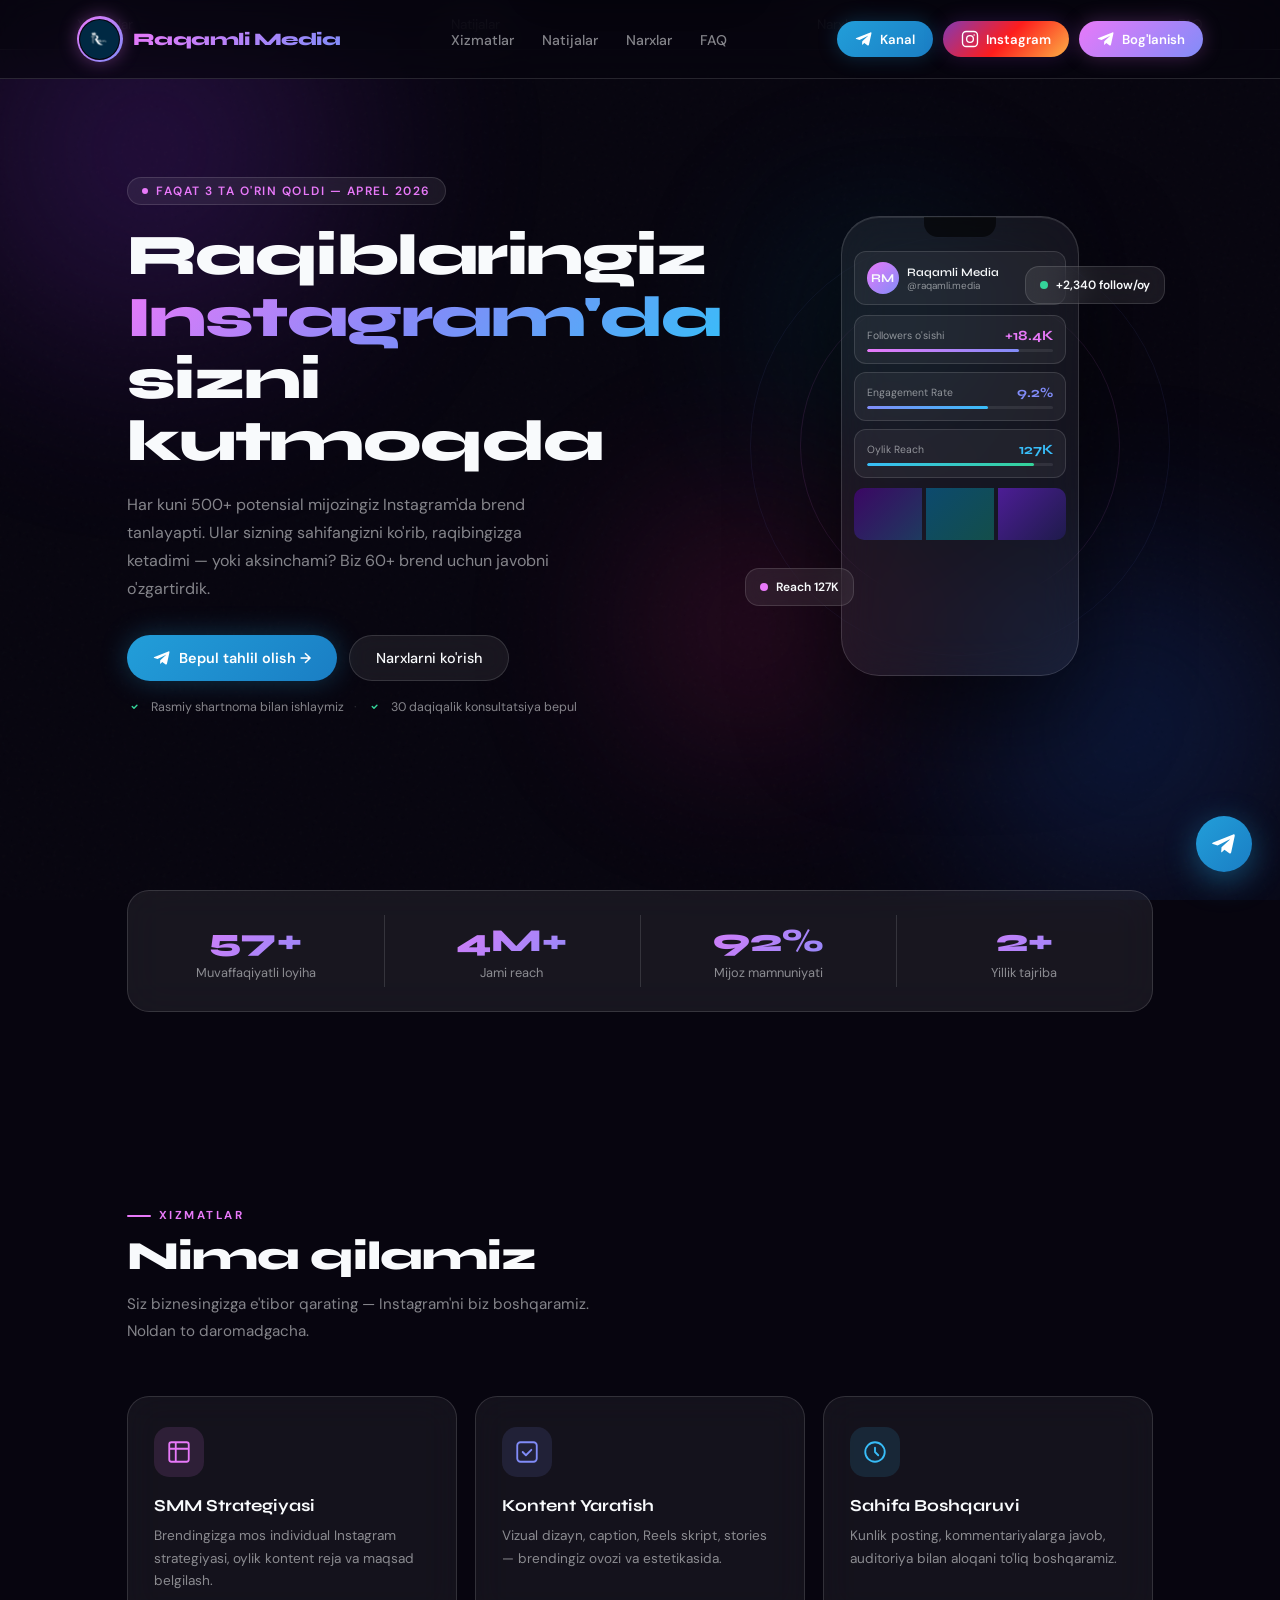
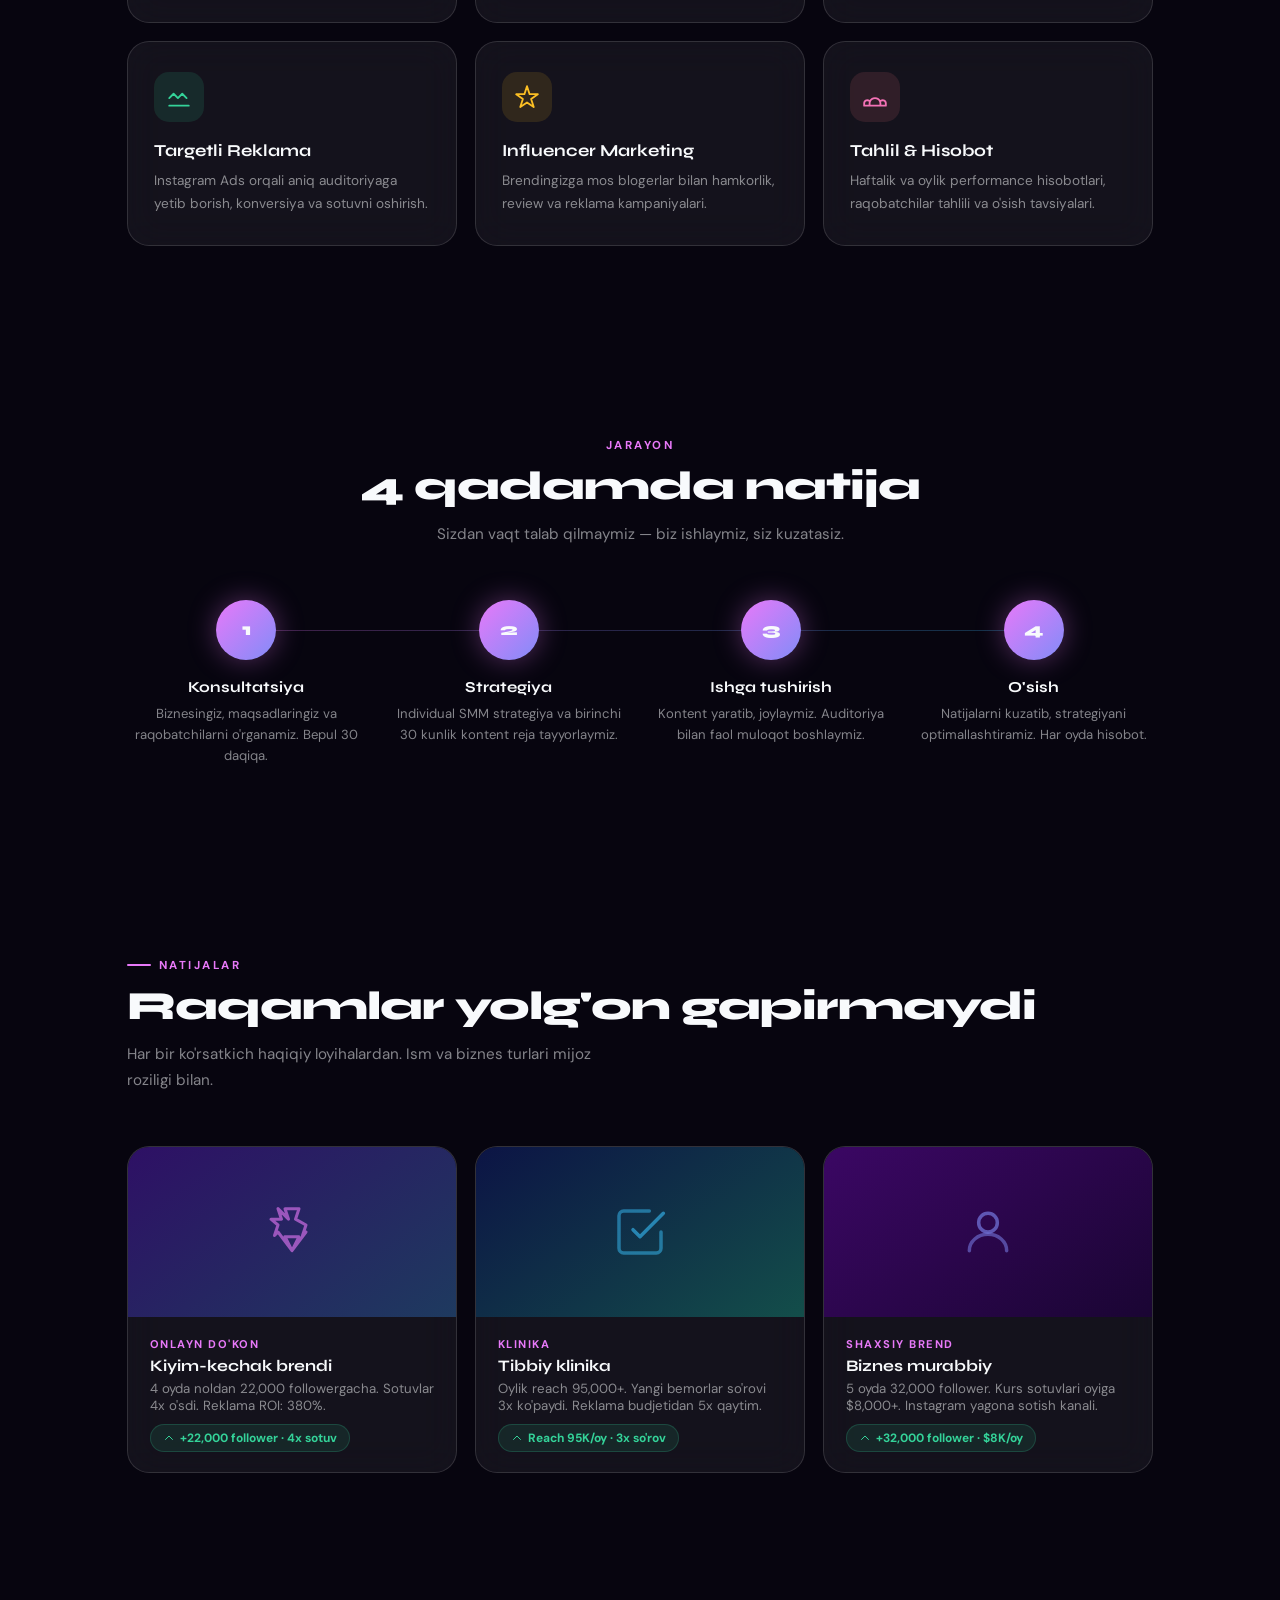
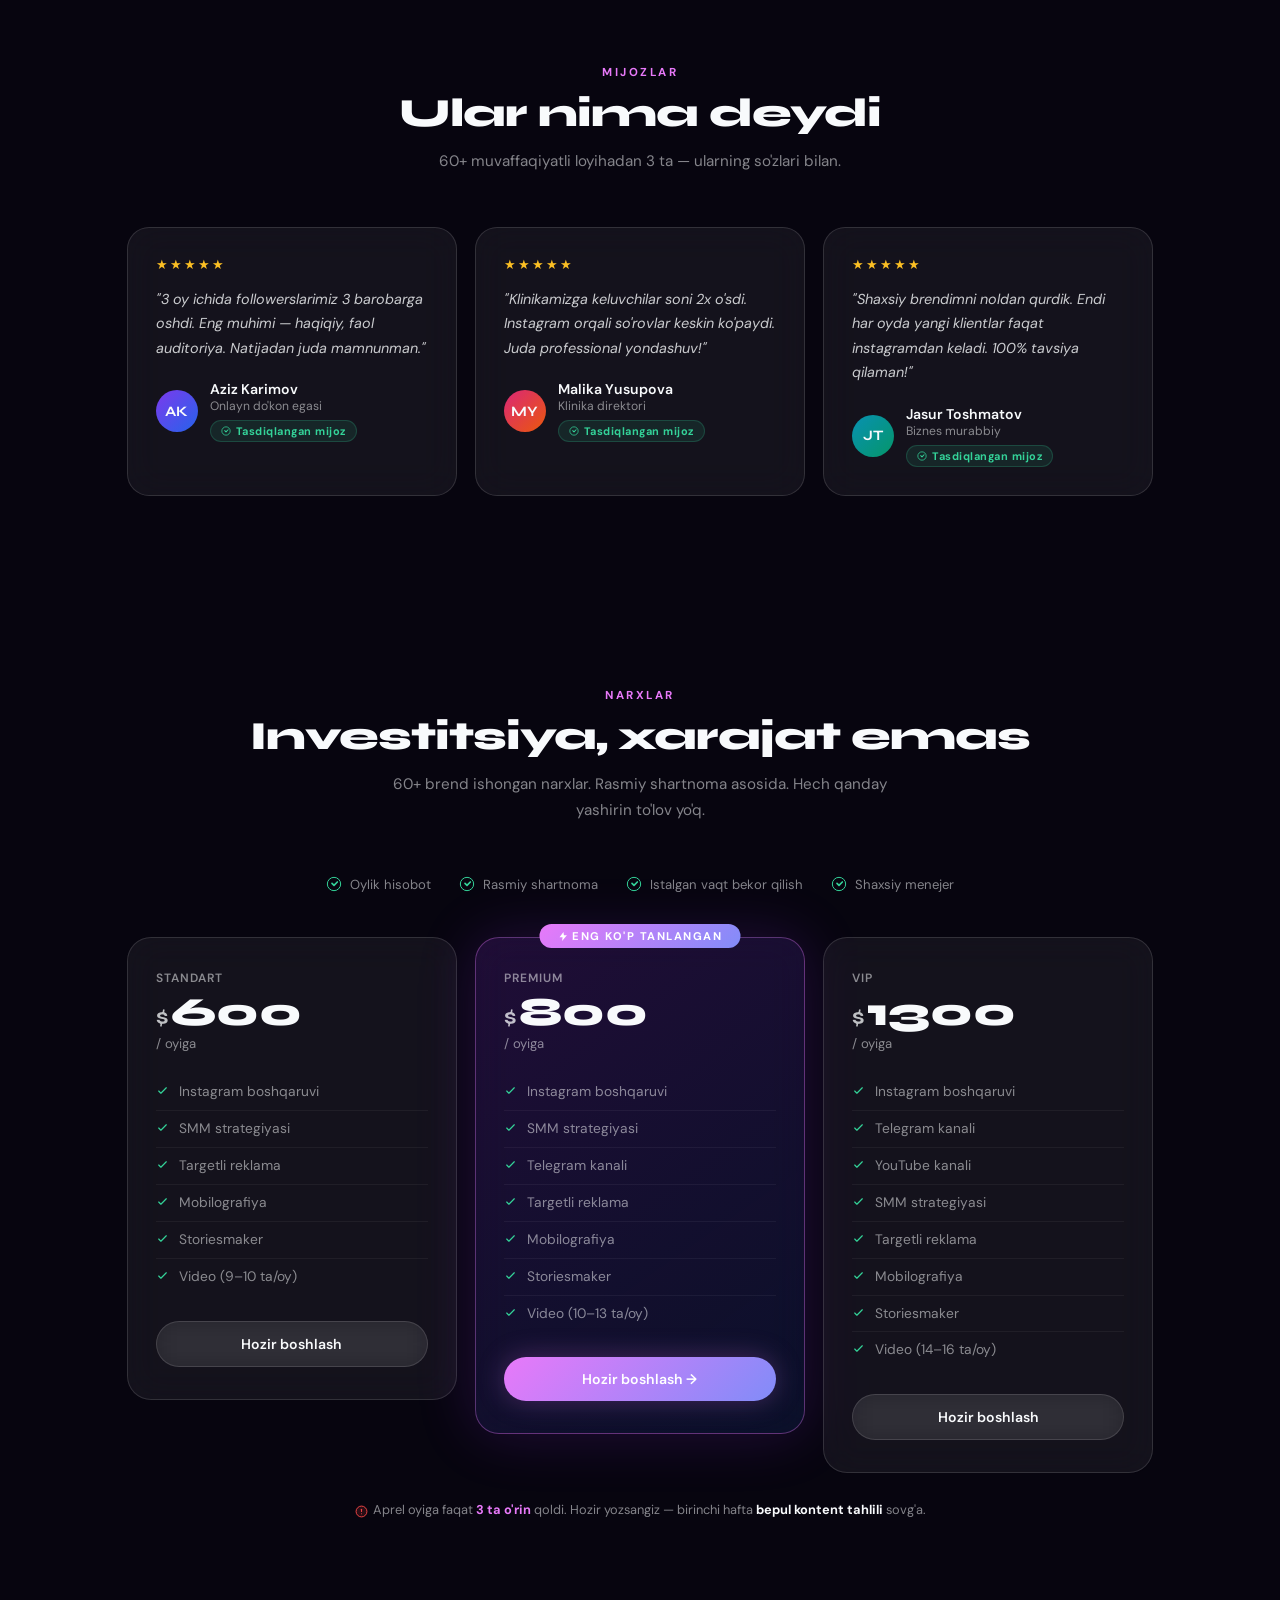
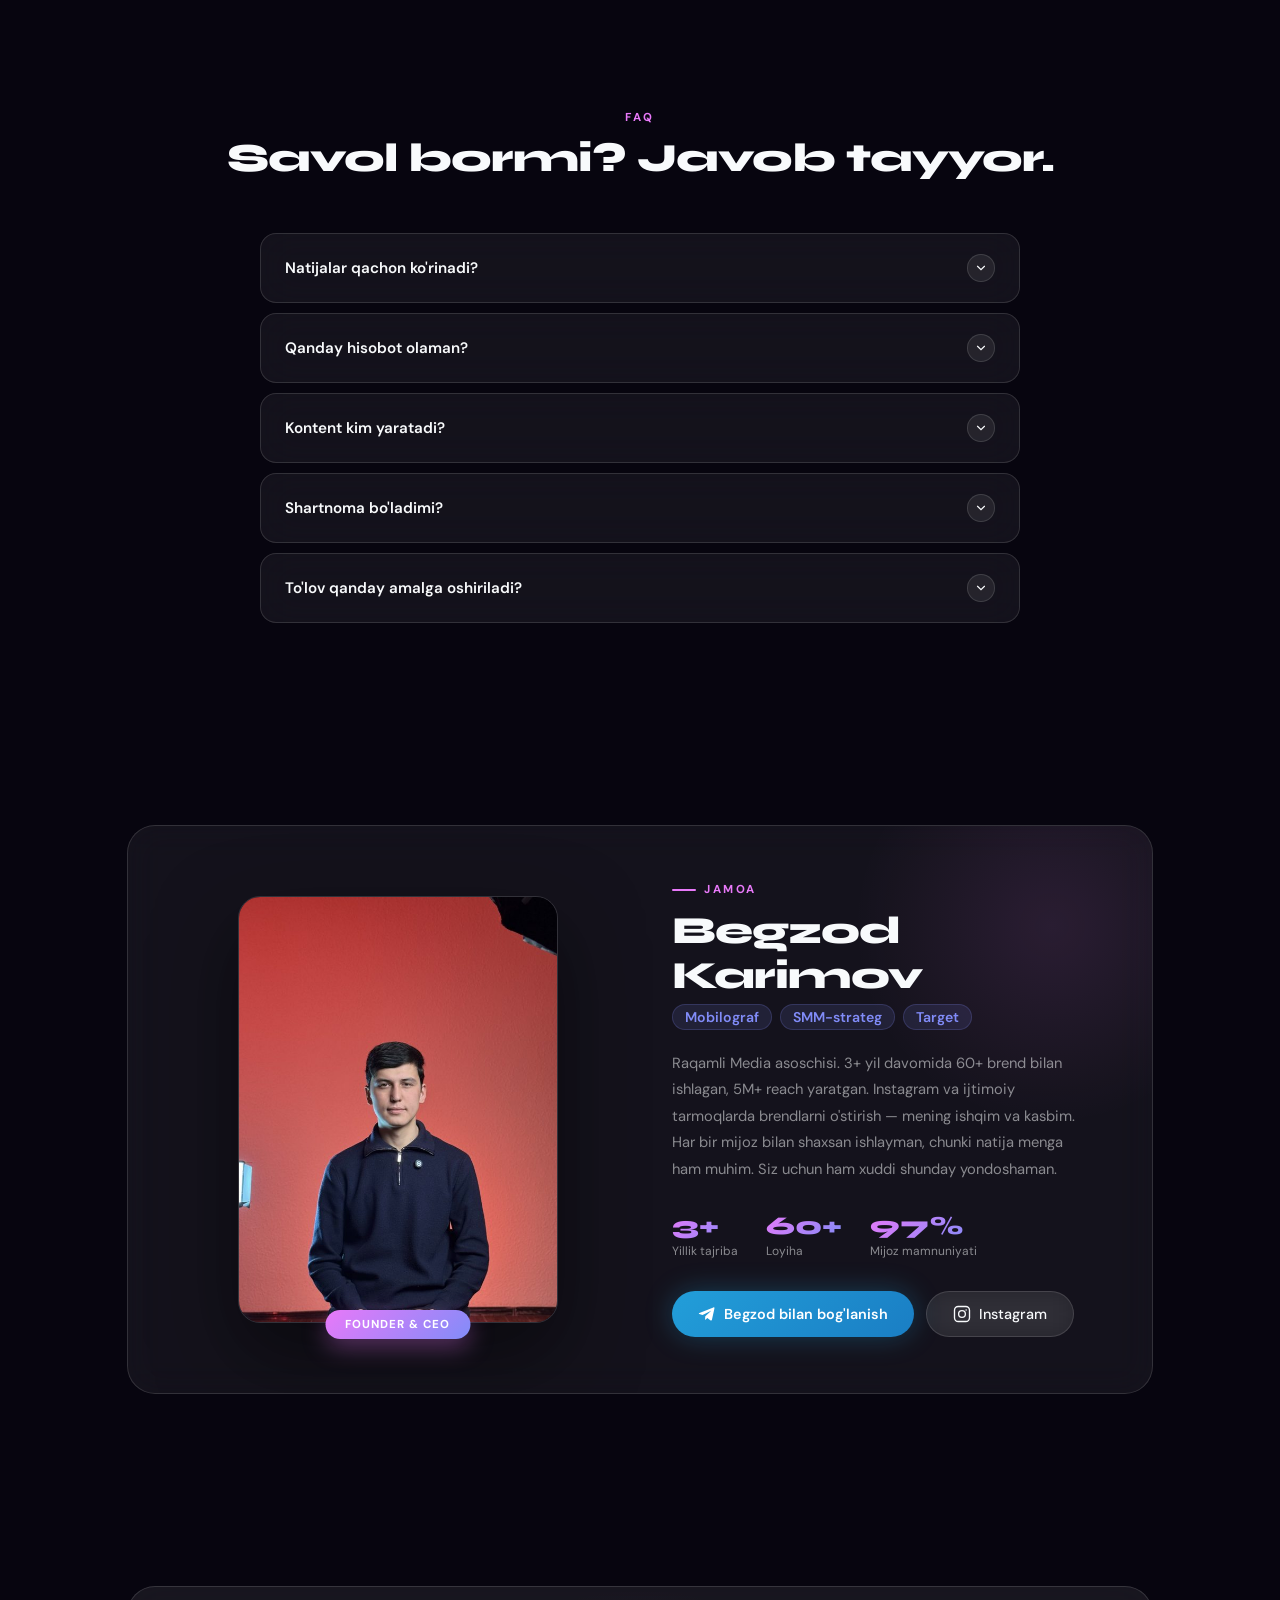
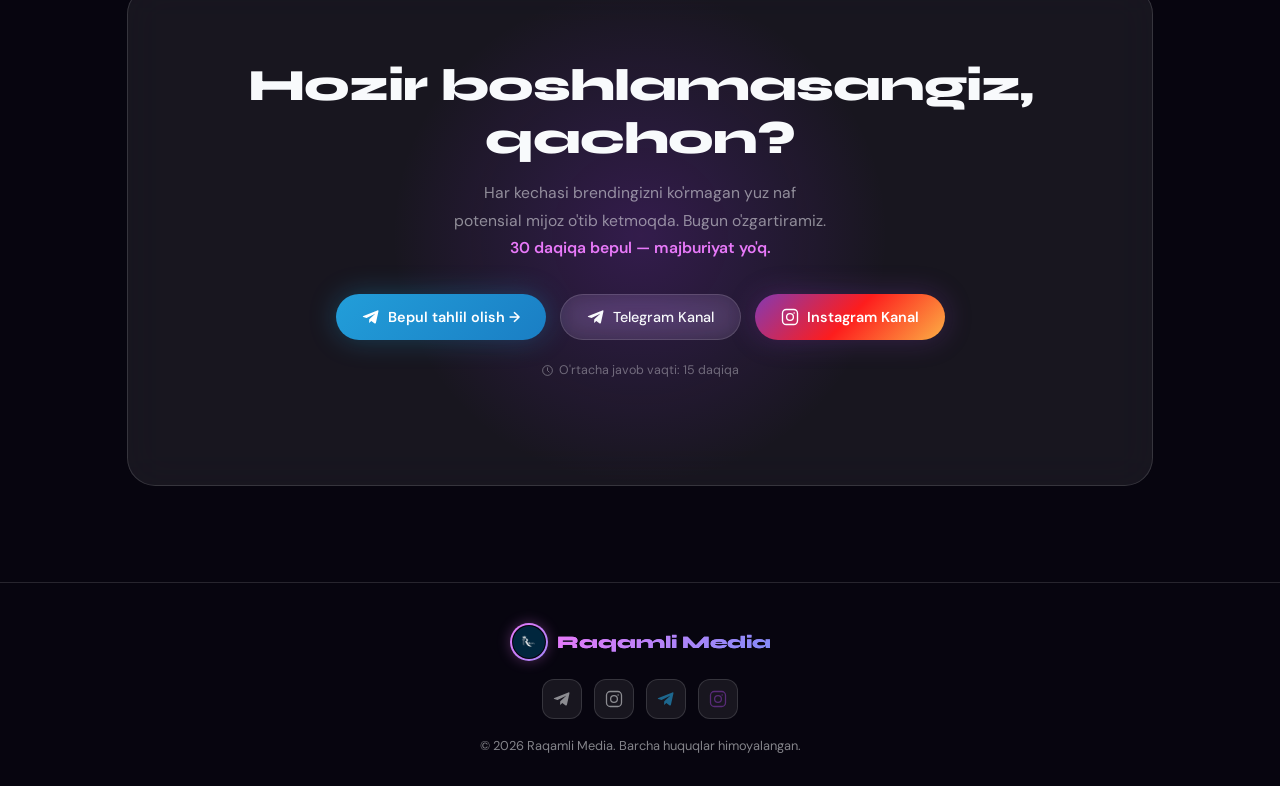
==== index.html @ 8fe5a9b3 "Add files via upload" ====
<!DOCTYPE html>
<html lang="uz">
<head>
<meta charset="UTF-8">
<meta name="viewport" content="width=device-width, initial-scale=1.0">
<title>Raqamli Media — Instagram SMM Agentligi</title>
<meta name="description" content="Raqamli Media — Instagram SMM agentligi. Kontent strategiyasi, professional dizayn va targetli reklama orqali brendingizni o'stiramiz.">

<!-- ✅ FIX 1: Haqiqiy Google Fonts -->
<link rel="preconnect" href="https://fonts.googleapis.com">
<link rel="preconnect" href="https://fonts.gstatic.com" crossorigin>
<link href="https://fonts.googleapis.com/css2?family=Syne:wght@700;800&family=DM+Sans:ital,wght@0,300;0,400;0,500;1,400&display=optional" rel="stylesheet">

<!-- ✅ FIX 8: Open Graph / Social Meta Tags -->
<meta property="og:title" content="Raqamli Media — Instagram SMM Agentligi">
<meta property="og:description" content="Kontent strategiyasi, professional dizayn va targetli reklama orqali brendingizni o'stiramiz.">
<meta property="og:type" content="website">
<meta property="og:url" content="https://raqamlimedia.uz">
<meta property="og:image" content="https://raqamlimedia.uz/preview.jpg">
<meta property="og:locale" content="uz_UZ">
<meta name="twitter:card" content="summary_large_image">
<meta name="twitter:title" content="Raqamli Media — Instagram SMM Agentligi">
<meta name="twitter:description" content="Kontent strategiyasi, professional dizayn va targetli reklama orqali brendingizni o'stiramiz.">
<meta name="twitter:image" content="https://raqamlimedia.uz/preview.jpg">

<!-- ✅ FIX 3: Barcha CSS bitta <style> blokda -->
<style>
:root {
  --glass: rgba(255,255,255,0.07);
  --glass-b: rgba(255,255,255,0.13);
  --glass-h: rgba(255,255,255,0.11);
  --accent: #e879f9;
  --accent2: #818cf8;
  --accent3: #38bdf8;
  --gold: #fbbf24;
  --text: #f8fafc;
  --muted: rgba(248,250,252,0.52);
  --bg: #07050f;
  --card-bg: rgba(255,255,255,0.055);
}

*,*::before,*::after{box-sizing:border-box;margin:0;padding:0}
html{scroll-behavior:smooth;font-size:16px}
body{
  font-family:'DM Sans','Helvetica Neue','Segoe UI',Arial,sans-serif;
  background:var(--bg);
  color:var(--text);
  overflow-x:hidden;
  min-height:100vh;
}

.nav-logo, .hero h1, .loader-logo, .mobile-menu ul a,
h1, h2, h3, .section-tag, .stat-n, .price-val {
  font-family:'Syne','Trebuchet MS','Century Gothic',Arial,sans-serif;
}

/* ── PAGE LOAD ── */
body.loading { overflow: hidden; }
.page-loader {
  position:fixed;inset:0;z-index:9999;
  background:var(--bg);
  display:flex;align-items:center;justify-content:center;
  transition:opacity .5s ease, visibility .5s ease;
}
.page-loader.hidden { opacity:0; visibility:hidden; pointer-events:none; }
.loader-logo {
  font-family:'Syne',sans-serif;font-weight:800;font-size:1.5rem;
  background:linear-gradient(135deg,var(--accent),var(--accent2));
  -webkit-background-clip:text;-webkit-text-fill-color:transparent;background-clip:text;
  animation:loaderPulse 1s ease-in-out infinite;
}
@keyframes loaderPulse { 0%,100%{opacity:1} 50%{opacity:.4} }

/* ── BACKGROUND ── */
.bg-wrap{position:fixed;inset:0;z-index:0;pointer-events:none;overflow:hidden}
.orb{position:absolute;border-radius:50%;filter:blur(90px);opacity:.28}
.o1{width:600px;height:600px;background:radial-gradient(circle,#9333ea,transparent 70%);top:-150px;left:-150px;animation:orb1 16s ease-in-out infinite alternate}
.o2{width:500px;height:500px;background:radial-gradient(circle,#2563eb,transparent 70%);bottom:-80px;right:-100px;animation:orb1 20s ease-in-out infinite alternate-reverse}
.o3{width:350px;height:350px;background:radial-gradient(circle,#db2777,transparent 70%);top:50%;left:45%;animation:orb1 13s ease-in-out infinite alternate}
.o4{width:280px;height:280px;background:radial-gradient(circle,#0891b2,transparent 70%);top:20%;right:20%;animation:orb1 18s ease-in-out infinite alternate}
@keyframes orb1{from{transform:translate(0,0) scale(1)}to{transform:translate(40px,50px) scale(1.12)}}
body::before{
  content:'';position:fixed;inset:0;z-index:0;
  background-image:url("data:image/svg+xml,%3Csvg viewBox='0 0 256 256' xmlns='http://www.w3.org/2000/svg'%3E%3Cfilter id='noise'%3E%3CfeTurbulence type='fractalNoise' baseFrequency='0.9' numOctaves='4' stitchTiles='stitch'/%3E%3C/filter%3E%3Crect width='100%25' height='100%25' filter='url(%23noise)' opacity='0.04'/%3E%3C/svg%3E");
  pointer-events:none;opacity:.5;
}

/* ── NAV ── */
nav{
  position:fixed;top:0;left:0;right:0;z-index:200;
  padding:16px 6%;
  display:flex;align-items:center;justify-content:space-between;
  background:rgba(7,5,15,0.65);
  backdrop-filter:blur(24px);
  border-bottom:1px solid var(--glass-b);
  transition:padding .3s;
}
nav.scrolled { padding:11px 6%; background:rgba(7,5,15,0.92); }
.nav-logo{
  text-decoration:none;
  position:relative;z-index:201;
  display:flex;align-items:center;gap:10px;
}
/* Story ring wrapper */
.nav-logo-ring{
  position:relative;
  width:46px;height:46px;
  border-radius:50%;
  padding:2.5px;
  background:linear-gradient(135deg,var(--accent),var(--accent2),var(--accent3),var(--accent));
  background-size:300% 300%;
  animation:storyRing 3s linear infinite;
  box-shadow:0 0 18px rgba(232,121,249,0.35);
  transition:box-shadow .3s, transform .3s;
  flex-shrink:0;
}
.nav-logo:hover .nav-logo-ring{
  box-shadow:0 0 32px rgba(232,121,249,0.6), 0 0 60px rgba(129,140,248,0.3);
  transform:scale(1.07);
}
@keyframes storyRing{
  0%{background-position:0% 50%}
  50%{background-position:100% 50%}
  100%{background-position:0% 50%}
}
.nav-logo-ring-inner{
  width:100%;height:100%;
  border-radius:50%;
  overflow:hidden;
  background:var(--bg);
  border:1.5px solid rgba(7,5,15,0.9);
  display:flex;align-items:center;justify-content:center;
}
.nav-logo-img{
  width:100%;height:100%;
  object-fit:cover;
  border-radius:50%;
  filter:brightness(1.08) saturate(1.05);
}
/* Logo text next to ring */
.nav-logo-text{
  font-family:'Syne',sans-serif;font-weight:800;font-size:1.1rem;
  background:linear-gradient(135deg,var(--accent),var(--accent2));
  -webkit-background-clip:text;-webkit-text-fill-color:transparent;background-clip:text;
  letter-spacing:-0.5px;
  white-space:nowrap;
}
.nav-links{display:flex;gap:28px;list-style:none}
.nav-links a{
  color:var(--muted);text-decoration:none;font-size:.88rem;font-weight:500;
  transition:color .2s;position:relative;
}
.nav-links a::after{
  content:'';position:absolute;bottom:-3px;left:0;width:0;height:1px;
  background:var(--accent);transition:width .3s;
}
.nav-links a:hover{color:var(--text)}
.nav-links a:hover::after{width:100%}
.nav-links a.active{color:var(--text)}
.nav-links a.active::after{width:100%}
/* ✅ FIX 6: Focus styles for keyboard nav */
.nav-links a:focus-visible{outline:2px solid var(--accent);outline-offset:4px;border-radius:4px}
.nav-actions{display:flex;gap:10px;align-items:center}
.nav-tg,.nav-ig{
  display:flex;align-items:center;gap:7px;
  padding:9px 18px;border-radius:50px;
  font-size:.82rem;font-weight:600;text-decoration:none;
  transition:transform .2s,box-shadow .2s;
}
.nav-tg{background:linear-gradient(135deg,#229ed9,#1a7ec4);color:#fff;box-shadow:0 0 20px rgba(34,158,217,.25)}
.nav-tg:hover{transform:translateY(-2px);box-shadow:0 0 30px rgba(34,158,217,.45)}
.nav-ig{background:linear-gradient(135deg,#833ab4,#fd1d1d,#fcb045);color:#fff;box-shadow:0 0 20px rgba(131,58,180,.25)}
.nav-ig:hover{transform:translateY(-2px);box-shadow:0 0 30px rgba(131,58,180,.45)}

/* ── BURGER ── */
.burger{
  display:none;flex-direction:column;gap:5px;cursor:pointer;padding:4px;
  position:relative;z-index:201;
  background:none;border:none;
}
/* ✅ FIX 6: Focus style for burger */
.burger:focus-visible{outline:2px solid var(--accent);outline-offset:4px;border-radius:4px}
.burger span{
  width:22px;height:2px;background:var(--text);border-radius:2px;
  transition:.3s;display:block;transform-origin:center;
}
.burger.open span:nth-child(1){transform:translateY(7px) rotate(45deg)}
.burger.open span:nth-child(2){opacity:0;transform:scaleX(0)}
.burger.open span:nth-child(3){transform:translateY(-7px) rotate(-45deg)}

/* ── MOBILE MENU ── */
.mobile-menu{
  display:none;
  position:fixed;top:0;left:0;right:0;bottom:0;z-index:199;
  background:rgba(7,5,15,0.97);
  backdrop-filter:blur(24px);
  flex-direction:column;align-items:center;justify-content:center;gap:12px;
  transform:translateY(-100%);
  transition:transform .4s cubic-bezier(0.4,0,0.2,1);
}
.mobile-menu.open{transform:translateY(0)}
.mobile-menu ul{list-style:none;display:flex;flex-direction:column;align-items:center;gap:8px;margin-bottom:24px}
.mobile-menu ul a{
  font-family:'Syne',sans-serif;font-size:1.6rem;font-weight:700;
  color:var(--muted);text-decoration:none;transition:color .2s;display:block;padding:8px 0;
}
.mobile-menu ul a:hover{color:var(--text)}
.mobile-menu-actions{display:flex;flex-direction:column;gap:10px;align-items:center;width:80%;max-width:280px}

/* ── WRAP ── */
.wrap{position:relative;z-index:1;max-width:1180px;margin:0 auto;padding:0 6%}

/* ── HERO ── */
.hero{min-height:100vh;display:flex;align-items:center;padding-top:88px}
.hero-inner{display:grid;grid-template-columns:1.05fr .95fr;gap:64px;align-items:center}
.hero-eyebrow{
  display:inline-flex;align-items:center;gap:8px;
  padding:5px 14px;border-radius:50px;
  background:var(--glass);border:1px solid var(--glass-b);
  font-size:.75rem;font-weight:600;letter-spacing:1.5px;text-transform:uppercase;
  color:var(--accent);margin-bottom:20px;backdrop-filter:blur(12px);
}
.pulse-dot{width:6px;height:6px;border-radius:50%;background:var(--accent);animation:pulse 2s infinite}
@keyframes pulse{0%,100%{opacity:1;transform:scale(1)}50%{opacity:.4;transform:scale(.8)}}
.hero h1{
  font-family:'Syne',sans-serif;
  font-size:clamp(2.2rem,4.5vw,3.6rem);
  font-weight:800;line-height:1.08;letter-spacing:-1.5px;
  margin-bottom:18px;
}
.hero h1 .g{
  background:linear-gradient(135deg,var(--accent),var(--accent2),var(--accent3));
  -webkit-background-clip:text;-webkit-text-fill-color:transparent;background-clip:text;
}
.hero-sub{font-size:1rem;color:var(--muted);line-height:1.75;margin-bottom:32px;max-width:460px}
.hero-btns{display:flex;gap:12px;flex-wrap:wrap}

.btn-tg{
  display:inline-flex;align-items:center;gap:8px;
  padding:13px 26px;border-radius:50px;
  background:linear-gradient(135deg,#229ed9,#1a7ec4);
  color:#fff;font-weight:600;font-size:.9rem;text-decoration:none;
  box-shadow:0 0 28px rgba(34,158,217,.3);
  transition:transform .2s,box-shadow .2s;
}
.btn-tg:hover{transform:translateY(-2px);box-shadow:0 0 42px rgba(34,158,217,.5)}
/* ✅ FIX 6: Focus styles for buttons */
.btn-tg:focus-visible,.btn-ig:focus-visible,.btn-ghost:focus-visible,.price-btn:focus-visible{outline:2px solid var(--accent);outline-offset:3px;border-radius:50px}
.btn-ig{
  display:inline-flex;align-items:center;gap:8px;
  padding:13px 26px;border-radius:50px;
  background:linear-gradient(135deg,#833ab4,#fd1d1d,#fcb045);
  color:#fff;font-weight:600;font-size:.9rem;text-decoration:none;
  box-shadow:0 0 28px rgba(131,58,180,.3);
  transition:transform .2s,box-shadow .2s;
}
.btn-ig:hover{transform:translateY(-2px);box-shadow:0 0 42px rgba(131,58,180,.5)}
.btn-ghost{
  display:inline-flex;align-items:center;gap:8px;
  padding:13px 26px;border-radius:50px;
  border:1px solid var(--glass-b);background:var(--glass);
  color:var(--text);font-weight:500;font-size:.9rem;text-decoration:none;
  backdrop-filter:blur(12px);transition:background .2s,transform .2s;
}
.btn-ghost:hover{background:var(--glass-h);transform:translateY(-2px)}

/* Hero Visual */
.hero-vis{position:relative;display:flex;justify-content:center;align-items:center;height:480px}
.phone{
  width:238px;height:460px;border-radius:38px;
  background:rgba(255,255,255,0.06);
  border:1px solid rgba(255,255,255,0.14);
  backdrop-filter:blur(24px);
  box-shadow:0 40px 100px rgba(0,0,0,.55),inset 0 1px 0 rgba(255,255,255,.1);
  position:relative;overflow:hidden;
  animation:float 7s ease-in-out infinite;z-index:2;
}
@keyframes float{0%,100%{transform:translateY(0)}50%{transform:translateY(-16px)}}
.phone-top{width:72px;height:20px;background:rgba(0,0,0,.6);border-radius:0 0 14px 14px;margin:0 auto}
.phone-inner{padding:14px 12px}
.ph-header{
  display:flex;align-items:center;gap:8px;
  background:rgba(255,255,255,.05);border:1px solid var(--glass-b);
  border-radius:12px;padding:10px 12px;margin-bottom:10px;
}
.ph-avatar{
  width:32px;height:32px;border-radius:50%;
  background:linear-gradient(135deg,var(--accent),var(--accent2));
  display:flex;align-items:center;justify-content:center;font-size:.75rem;font-weight:700;
  font-family:'Syne',sans-serif;flex-shrink:0;
}
.ph-name{font-size:.72rem;font-weight:600;font-family:'Syne',sans-serif}
.ph-handle{font-size:.62rem;color:var(--muted)}
.ph-stat{
  background:rgba(255,255,255,.05);border:1px solid var(--glass-b);
  border-radius:12px;padding:11px 12px;margin-bottom:8px;
}
.ph-stat-row{display:flex;justify-content:space-between;align-items:center;margin-bottom:5px}
.ph-label{font-size:.65rem;color:var(--muted)}
.ph-val{font-family:'Syne',sans-serif;font-size:.88rem;font-weight:700}
.pv-pink{color:var(--accent)}
.pv-blue{color:var(--accent2)}
.pv-sky{color:var(--accent3)}
.ph-bar{height:3px;border-radius:3px;background:rgba(255,255,255,.08);overflow:hidden}
.ph-fill{height:100%;border-radius:3px}
.pf1{background:linear-gradient(90deg,var(--accent),var(--accent2));width:82%}
.pf2{background:linear-gradient(90deg,var(--accent2),var(--accent3));width:65%}
.pf3{background:linear-gradient(90deg,var(--accent3),#34d399);width:90%}
.ph-posts{display:grid;grid-template-columns:1fr 1fr 1fr;gap:4px;margin-top:10px;border-radius:10px;overflow:hidden}
.ph-post{height:52px;display:flex;align-items:center;justify-content:center}
.pp1{background:linear-gradient(135deg,#3b0764,#1e3a5f)}
.pp2{background:linear-gradient(135deg,#0c4a6e,#134e4a)}
.pp3{background:linear-gradient(135deg,#4c1d95,#1e1b4b)}

.ring{position:absolute;border-radius:50%;border:1px solid}
.r1{width:320px;height:320px;border-color:rgba(232,121,249,.12);animation:spin 25s linear infinite;top:50%;left:50%;transform:translate(-50%,-50%)}
.r2{width:420px;height:420px;border-color:rgba(129,140,248,.08);animation:spin 35s linear infinite reverse;top:50%;left:50%;transform:translate(-50%,-50%)}
@keyframes spin{to{transform:translate(-50%,-50%) rotate(360deg)}}

.fb{
  position:absolute;
  background:rgba(255,255,255,.08);border:1px solid var(--glass-b);
  backdrop-filter:blur(16px);border-radius:14px;padding:10px 14px;
  display:flex;align-items:center;gap:8px;font-size:.75rem;font-weight:600;
  animation:float2 5s ease-in-out infinite;z-index:3;
}
.fb1{top:60px;right:-30px;animation-delay:-1s}
.fb2{bottom:80px;left:-40px;animation-delay:-3s}
@keyframes float2{0%,100%{transform:translateY(0)}50%{transform:translateY(-10px)}}
.fb-dot{width:8px;height:8px;border-radius:50%}
.fd1{background:#34d399}
.fd2{background:var(--accent)}

/* ── STATS ── */
.stats-row{
  position:relative;z-index:1;
  display:grid;grid-template-columns:repeat(4,1fr);
  gap:0;
  background:var(--glass);border:1px solid var(--glass-b);
  border-radius:22px;backdrop-filter:blur(20px);
  margin:-10px 0 100px;
  overflow:hidden;
}
.stat-cell{padding:30px 24px;text-align:center;position:relative}
.stat-cell+.stat-cell::before{content:'';position:absolute;left:0;top:20%;bottom:20%;width:1px;background:var(--glass-b)}
.stat-n{
  font-family:'Syne',sans-serif;font-size:2rem;font-weight:800;
  background:linear-gradient(135deg,var(--accent),var(--accent2));
  -webkit-background-clip:text;-webkit-text-fill-color:transparent;background-clip:text;
  margin-bottom:4px;
}
.stat-t{font-size:.8rem;color:var(--muted)}

/* ── SECTION COMMON ── */
section{padding:96px 0}
.sec-label{
  font-size:.72rem;font-weight:700;letter-spacing:2.5px;text-transform:uppercase;
  color:var(--accent);margin-bottom:10px;display:flex;align-items:center;gap:8px;
}
.sec-label::before{content:'';width:24px;height:2px;background:var(--accent);border-radius:2px}
.sec-title{
  font-family:'Syne',sans-serif;
  font-size:clamp(1.8rem,3.2vw,2.5rem);
  font-weight:800;letter-spacing:-1px;margin-bottom:12px;line-height:1.15;
}
.sec-desc{font-size:.95rem;color:var(--muted);line-height:1.75;max-width:500px}
.sec-head{margin-bottom:52px}
.sec-head.center{text-align:center}
.sec-head.center .sec-label{justify-content:center}
.sec-head.center .sec-label::before{display:none}
.sec-head.center .sec-desc{margin:0 auto}

/* ── SERVICES ── */
.srv-grid{display:grid;grid-template-columns:repeat(3,1fr);gap:18px}
.srv-card{
  background:var(--card-bg);border:1px solid var(--glass-b);
  border-radius:22px;padding:30px 26px;
  backdrop-filter:blur(18px);
  transition:transform .3s,background .3s,box-shadow .3s;
  cursor:default;
}
.srv-card:hover{transform:translateY(-7px);background:var(--glass-h);box-shadow:0 24px 64px rgba(0,0,0,.35)}
.srv-icon{
  width:50px;height:50px;border-radius:15px;
  display:flex;align-items:center;justify-content:center;
  margin-bottom:18px;
}
.si1{background:rgba(232,121,249,.12)}
.si2{background:rgba(129,140,248,.12)}
.si3{background:rgba(56,189,248,.12)}
.si4{background:rgba(52,211,153,.12)}
.si5{background:rgba(251,191,36,.12)}
.si6{background:rgba(251,113,133,.12)}
.srv-card h3{font-family:'Syne',sans-serif;font-size:1.05rem;font-weight:700;margin-bottom:9px}
.srv-card p{font-size:.85rem;color:var(--muted);line-height:1.65}

/* ── PROCESS ── */
.proc-grid{display:grid;grid-template-columns:repeat(4,1fr);gap:24px;position:relative}
.proc-line{
  position:absolute;top:30px;left:calc(12.5% + 12px);right:calc(12.5% + 12px);
  height:1px;background:linear-gradient(90deg,var(--accent),var(--accent2),var(--accent3));
  opacity:.25;
}
.proc-step{text-align:center;position:relative;z-index:1}
.proc-num{
  width:60px;height:60px;border-radius:50%;
  background:linear-gradient(135deg,var(--accent),var(--accent2));
  display:flex;align-items:center;justify-content:center;
  font-family:'Syne',sans-serif;font-weight:800;font-size:1.1rem;
  margin:0 auto 18px;
  box-shadow:0 0 28px rgba(232,121,249,.35);
}
.proc-step h4{font-family:'Syne',sans-serif;font-size:.95rem;font-weight:700;margin-bottom:7px}
.proc-step p{font-size:.82rem;color:var(--muted);line-height:1.6}

/* ── RESULTS ── */
.res-grid{display:grid;grid-template-columns:repeat(3,1fr);gap:18px}
.res-card{
  background:var(--card-bg);border:1px solid var(--glass-b);
  border-radius:22px;overflow:hidden;backdrop-filter:blur(18px);
  transition:transform .3s;
}
.res-card:hover{transform:translateY(-7px)}
.res-visual{height:170px;display:flex;align-items:center;justify-content:center;position:relative;overflow:hidden}
.rv1{background:linear-gradient(145deg,#2e1065,#1e3a5f)}
.rv2{background:linear-gradient(145deg,#0c1445,#134e4a)}
.rv3{background:linear-gradient(145deg,#3b0764,#1a0533)}
.res-body{padding:20px 22px}
.res-tag{font-size:.7rem;font-weight:700;letter-spacing:1.5px;text-transform:uppercase;color:var(--accent);margin-bottom:5px}
.res-body h3{font-family:'Syne',sans-serif;font-size:1rem;font-weight:700;margin-bottom:5px}
.res-body p{font-size:.83rem;color:var(--muted)}
.res-metric{
  display:inline-flex;align-items:center;gap:5px;
  margin-top:10px;padding:5px 12px;border-radius:50px;
  background:rgba(52,211,153,.1);border:1px solid rgba(52,211,153,.2);
  font-size:.75rem;font-weight:700;color:#34d399;
}

/* ── PRICING ── */
.price-grid{display:grid;grid-template-columns:repeat(3,1fr);gap:18px;align-items:start}
.price-card{
  background:var(--card-bg);border:1px solid var(--glass-b);
  border-radius:24px;padding:32px 28px;backdrop-filter:blur(18px);
  transition:transform .3s;
}
.price-card:hover{transform:translateY(-7px)}
.price-card.hot{
  background:linear-gradient(145deg,rgba(147,51,234,.18),rgba(37,99,235,.12));
  border-color:rgba(232,121,249,.35);
  box-shadow:0 0 60px rgba(147,51,234,.2);
  position:relative;
}
.hot-badge{
  position:absolute;top:-14px;left:50%;transform:translateX(-50%);
  background:linear-gradient(135deg,var(--accent),var(--accent2));
  color:#fff;font-size:.7rem;font-weight:700;letter-spacing:1.5px;
  text-transform:uppercase;padding:5px 18px;border-radius:50px;white-space:nowrap;
}
.price-tier{font-size:.75rem;color:var(--muted);font-weight:600;text-transform:uppercase;letter-spacing:1px;margin-bottom:6px}

/* ✅ FIX 5: Valyuta belgisi qo'shildi — dollar belgisi allaqachon bor, lekin price-amount style yangilandi */
.price-amount{
  font-family:'Syne',sans-serif;font-size:2.5rem;font-weight:800;line-height:1;margin-bottom:3px;
  display:flex;align-items:baseline;gap:2px;
}
.price-currency{font-size:1.4rem;font-weight:700;opacity:.75}
.price-num{font-size:2.5rem;font-weight:800;}
.price-period{font-size:.82rem;color:var(--muted);margin-bottom:22px}
.price-list{list-style:none;margin-bottom:26px}
.price-list li{
  font-size:.86rem;color:var(--muted);
  padding:8px 0;border-bottom:1px solid rgba(255,255,255,.05);
  display:flex;align-items:flex-start;gap:10px;line-height:1.45;
}
.price-list li:last-child{border:none}
.chk{color:#34d399;flex-shrink:0;margin-top:2px;display:flex;align-items:center}
.price-btn{
  display:block;text-align:center;
  padding:13px 0;border-radius:50px;
  font-weight:600;font-size:.88rem;text-decoration:none;
  transition:transform .2s,box-shadow .2s;
}
.pb-primary{
  background:linear-gradient(135deg,var(--accent),var(--accent2));
  color:#fff;box-shadow:0 0 28px rgba(232,121,249,.25);
}
.pb-primary:hover{transform:translateY(-2px);box-shadow:0 0 40px rgba(232,121,249,.45)}
.pb-ghost{
  border:1px solid var(--glass-b);background:var(--glass);
  color:var(--text);backdrop-filter:blur(12px);
}
.pb-ghost:hover{background:var(--glass-h);transform:translateY(-2px)}

/* ── TESTIMONIALS ── */
.testi-grid{display:grid;grid-template-columns:repeat(3,1fr);gap:18px}
.testi-card{
  background:var(--card-bg);border:1px solid var(--glass-b);
  border-radius:22px;padding:28px;backdrop-filter:blur(18px);
}
.stars{color:var(--gold);font-size:.8rem;letter-spacing:2px;margin-bottom:14px}
.testi-q{font-size:.9rem;color:var(--text);line-height:1.7;margin-bottom:20px;font-style:italic;opacity:.8}
.testi-author{display:flex;align-items:center;gap:12px}
.av{
  width:42px;height:42px;border-radius:50%;
  display:flex;align-items:center;justify-content:center;
  font-family:'Syne',sans-serif;font-size:.9rem;font-weight:700;flex-shrink:0;
}
.av1{background:linear-gradient(135deg,#7c3aed,#2563eb)}
.av2{background:linear-gradient(135deg,#db2777,#ea580c)}
.av3{background:linear-gradient(135deg,#0891b2,#059669)}
.av-name{font-weight:600;font-size:.88rem}
.av-role{font-size:.76rem;color:var(--muted)}

/* ✅ FIX 4: Testimonial "Verified" badge */
.testi-verified{
  display:inline-flex;align-items:center;gap:5px;
  margin-top:6px;padding:3px 10px;border-radius:20px;
  background:rgba(52,211,153,.1);border:1px solid rgba(52,211,153,.2);
  font-size:.68rem;font-weight:700;color:#34d399;
  letter-spacing:.5px;
}

/* ── FAQ ── */
.faq-list{max-width:760px;margin:0 auto}
.faq-item{
  background:var(--card-bg);border:1px solid var(--glass-b);
  border-radius:16px;margin-bottom:10px;overflow:hidden;
  backdrop-filter:blur(18px);
}
.faq-q{
  width:100%;background:none;border:none;color:var(--text);
  font-family:'DM Sans',sans-serif;font-size:.95rem;font-weight:600;
  padding:20px 24px;display:flex;justify-content:space-between;align-items:center;
  cursor:pointer;gap:12px;text-align:left;
}
.faq-q:hover{background:rgba(255,255,255,.03)}
/* ✅ FIX 6: FAQ button focus */
.faq-q:focus-visible{outline:2px solid var(--accent);outline-offset:-2px;border-radius:16px}
.faq-arrow{
  width:28px;height:28px;border-radius:50%;
  background:var(--glass);border:1px solid var(--glass-b);
  display:flex;align-items:center;justify-content:center;
  flex-shrink:0;transition:transform .3s;
}
.faq-item.open .faq-arrow{transform:rotate(180deg)}
.faq-a{max-height:0;overflow:hidden;transition:max-height .4s ease,padding .3s}
.faq-item.open .faq-a{max-height:300px}
.faq-a-inner{padding:0 24px 20px;font-size:.88rem;color:var(--muted);line-height:1.7}

/* ── FOUNDER ── */
.founder-box{
  display:grid;grid-template-columns:1fr 1fr;gap:64px;align-items:center;
  background:var(--card-bg);border:1px solid var(--glass-b);
  border-radius:28px;padding:56px 60px;backdrop-filter:blur(18px);
  position:relative;overflow:hidden;
}
.founder-box::before{
  content:'';position:absolute;width:400px;height:400px;border-radius:50%;
  background:radial-gradient(circle,rgba(232,121,249,.1),transparent 70%);
  top:-100px;right:-100px;pointer-events:none;
}
.founder-img-wrap{
  position:relative;display:flex;justify-content:center;
}
.founder-img{
  width:100%;max-width:320px;aspect-ratio:3/4;object-fit:cover;object-position:top;
  border-radius:22px;
  border:1px solid var(--glass-b);
  box-shadow:0 32px 80px rgba(0,0,0,.5);
}
.founder-badge{
  position:absolute;bottom:-16px;left:50%;transform:translateX(-50%);
  background:linear-gradient(135deg,var(--accent),var(--accent2));
  color:#fff;font-size:.72rem;font-weight:700;letter-spacing:1px;text-transform:uppercase;
  padding:7px 20px;border-radius:50px;white-space:nowrap;
  box-shadow:0 8px 24px rgba(232,121,249,.35);
}
.founder-content{}
.founder-tag{
  font-size:.72rem;font-weight:700;letter-spacing:2.5px;text-transform:uppercase;
  color:var(--accent);margin-bottom:12px;display:flex;align-items:center;gap:8px;
}
.founder-tag::before{content:'';width:24px;height:2px;background:var(--accent);border-radius:2px}
.founder-name{
  font-family:'Syne',sans-serif;font-size:clamp(1.8rem,3vw,2.4rem);
  font-weight:800;letter-spacing:-1px;margin-bottom:6px;line-height:1.15;
}
.founder-role{
  font-size:.88rem;color:var(--accent2);font-weight:600;margin-bottom:20px;
  display:flex;align-items:center;gap:8px;flex-wrap:wrap;
}
.founder-role span{
  padding:3px 12px;border-radius:20px;
  background:rgba(129,140,248,.12);border:1px solid rgba(129,140,248,.2);
}
.founder-desc{font-size:.92rem;color:var(--muted);line-height:1.8;margin-bottom:28px}
.founder-stats{display:flex;gap:28px;margin-bottom:32px}
.f-stat{}
.f-stat-n{
  font-family:'Syne',sans-serif;font-size:1.6rem;font-weight:800;
  background:linear-gradient(135deg,var(--accent),var(--accent2));
  -webkit-background-clip:text;-webkit-text-fill-color:transparent;background-clip:text;
}
.f-stat-t{font-size:.75rem;color:var(--muted);margin-top:2px}
.founder-btns{display:flex;gap:12px;flex-wrap:wrap}
@media(max-width:960px){
  .founder-box{grid-template-columns:1fr;padding:40px 28px;gap:40px;text-align:center}
  .founder-tag{justify-content:center}
  .founder-tag::before{display:none}
  .founder-stats{justify-content:center}
  .founder-btns{justify-content:center}
  .founder-img{max-width:240px}
}

/* ── CTA ── */
.cta-box{
  background:var(--glass);border:1px solid var(--glass-b);
  border-radius:28px;backdrop-filter:blur(20px);
  padding:72px 60px;text-align:center;position:relative;overflow:hidden;
}
.cta-glow{
  position:absolute;width:500px;height:500px;border-radius:50%;
  background:radial-gradient(circle,rgba(147,51,234,.22),transparent 70%);
  top:50%;left:50%;transform:translate(-50%,-50%);pointer-events:none;
}
.cta-box h2{
  font-family:'Syne',sans-serif;
  font-size:clamp(1.8rem,3.5vw,2.8rem);
  font-weight:800;letter-spacing:-1px;margin-bottom:14px;position:relative;
}
.cta-box p{color:var(--muted);font-size:.98rem;line-height:1.75;margin-bottom:32px;position:relative}
.cta-btns{display:flex;gap:14px;justify-content:center;flex-wrap:wrap;position:relative}

/* ── FOOTER ── */
footer{border-top:1px solid var(--glass-b);padding:40px 0 32px;position:relative;z-index:1}
.footer-inner{display:flex;flex-direction:column;align-items:center;gap:18px;text-align:center}
.footer-logo{
  font-family:'Syne',sans-serif;font-weight:800;font-size:1.2rem;
  background:linear-gradient(135deg,var(--accent),var(--accent2));
  -webkit-background-clip:text;-webkit-text-fill-color:transparent;background-clip:text;
}
.footer-links{display:flex;gap:24px}
.footer-links a{color:var(--muted);font-size:.85rem;text-decoration:none;transition:color .2s}
.footer-links a:hover{color:var(--text)}
.footer-socials{display:flex;gap:12px}
.f-soc{
  width:40px;height:40px;border-radius:12px;
  background:var(--glass);border:1px solid var(--glass-b);
  display:flex;align-items:center;justify-content:center;
  text-decoration:none;transition:transform .2s,background .2s;
}
.f-soc:hover{transform:translateY(-3px);background:var(--glass-h)}
/* ✅ FIX 6: Footer focus styles */
.f-soc:focus-visible,.footer-links a:focus-visible{outline:2px solid var(--accent);outline-offset:3px;border-radius:4px}
.footer-copy{font-size:.8rem;color:var(--muted)}

/* ── FADE ── */
.fi{opacity:0;transform:translateY(30px);transition:opacity .7s ease,transform .7s ease}
.fi.vis{opacity:1;transform:translateY(0)}
.fi-d1{transition-delay:.08s}
.fi-d2{transition-delay:.16s}
.fi-d3{transition-delay:.24s}

/* ── FLOATING TG ── */
.float-tg{
  position:fixed;bottom:28px;right:28px;z-index:300;
  width:56px;height:56px;border-radius:50%;
  background:linear-gradient(135deg,#229ed9,#1a7ec4);
  display:flex;align-items:center;justify-content:center;
  text-decoration:none;
  box-shadow:0 8px 32px rgba(34,158,217,.45);
  transition:transform .3s,box-shadow .3s;
  animation:floatBtn 3s ease-in-out infinite;
}
.float-tg:hover{transform:scale(1.1);box-shadow:0 12px 40px rgba(34,158,217,.6);animation:none}
@keyframes floatBtn{0%,100%{transform:translateY(0)}50%{transform:translateY(-6px)}}
.float-tg-label{
  position:absolute;right:68px;top:50%;transform:translateY(-50%);
  background:rgba(7,5,15,.92);border:1px solid var(--glass-b);
  color:var(--text);font-size:.78rem;font-weight:600;
  padding:6px 12px;border-radius:8px;white-space:nowrap;
  opacity:0;pointer-events:none;transition:opacity .2s;
  backdrop-filter:blur(12px);
}
.float-tg:hover .float-tg-label{opacity:1}

/* ── URGENCY BANNER (hero) ── */
.hero-eyebrow {
  animation: subtlePop .6s ease both;
}
@keyframes subtlePop {
  from { opacity:0; transform:translateY(-8px) scale(.96); }
  to   { opacity:1; transform:translateY(0) scale(1); }
}

/* ── SCROLL TOP ── */
.scroll-top{
  position:fixed;bottom:96px;right:28px;z-index:300;
  width:42px;height:42px;border-radius:50%;
  background:var(--glass);border:1px solid var(--glass-b);
  display:flex;align-items:center;justify-content:center;
  cursor:pointer;
  box-shadow:0 4px 20px rgba(0,0,0,.3);
  backdrop-filter:blur(16px);
  transition:opacity .3s,transform .3s,background .2s;
  opacity:0;pointer-events:none;
}
.scroll-top.visible{opacity:1;pointer-events:auto}
.scroll-top:hover{background:var(--glass-h);transform:translateY(-2px)}
/* ✅ FIX 6: Scroll top focus */
.scroll-top:focus-visible{outline:2px solid var(--accent);outline-offset:3px}

/* ── TOAST ── */
.toast{
  position:fixed;top:24px;left:50%;transform:translateX(-50%) translateY(-80px);
  z-index:400;background:rgba(7,5,15,.95);border:1px solid var(--glass-b);
  color:var(--text);padding:12px 22px;border-radius:50px;
  font-size:.85rem;font-weight:500;backdrop-filter:blur(20px);
  transition:transform .4s cubic-bezier(0.4,0,0.2,1);
  box-shadow:0 8px 32px rgba(0,0,0,.4);
  display:flex;align-items:center;gap:8px;
}
.toast.show{transform:translateX(-50%) translateY(0)}
.toast-dot{width:7px;height:7px;border-radius:50%;background:#34d399;flex-shrink:0}

/* ── SVG ── */
.icon-svg{width:26px;height:26px;display:block}
.icon-sm{width:18px;height:18px;display:block}

/* ✅ FIX 2: 3 ta breakpoint — 1200px, 960px, 768px, 480px */
@media(max-width:1200px){
  .hero-inner{gap:40px}
  .hero h1{font-size:clamp(2rem,4vw,3rem)}
}
@media(max-width:960px){
  .hero-inner{grid-template-columns:1fr;text-align:center;gap:40px}
  .hero-sub{margin:0 auto 28px}
  .hero-btns{justify-content:center}
  .hero-vis{display:none}
  .srv-grid,.res-grid,.price-grid,.testi-grid{grid-template-columns:1fr}
  .proc-grid{grid-template-columns:1fr 1fr;gap:28px}
  .proc-line{display:none}
  .stats-row{grid-template-columns:1fr 1fr}
  .stat-cell+.stat-cell::before{display:none}
  .nav-links{display:none}
  .nav-actions{display:none}
  .burger{display:flex}
  .mobile-menu{display:flex}
  .cta-box{padding:48px 28px}
  .float-tg{bottom:20px;right:20px}
  .scroll-top{bottom:88px;right:20px}
}
@media(max-width:768px){
  section{padding:64px 0}
  .hero{padding-top:80px}
  .cta-box{padding:40px 20px}
  .sec-title{font-size:clamp(1.6rem,5vw,2.2rem)}
  .stats-row{margin-bottom:60px}
  .hero h1{letter-spacing:-0.5px;line-height:1.12}
}
@media(max-width:480px){
  .stats-row{grid-template-columns:1fr}
  .proc-grid{grid-template-columns:1fr}
  .footer-links{flex-wrap:wrap;justify-content:center;gap:14px}
  .hero h1{font-size:clamp(1.8rem,7vw,2.4rem);letter-spacing:-0.5px;line-height:1.15}
  .sec-title{letter-spacing:-0.5px}
  .hero-sub{font-size:.92rem;line-height:1.65}
}
</style>
</head>
<body class="loading">

<!-- Page Loader -->
<div class="page-loader" id="loader">
  <div class="loader-logo"><div style="display:flex;flex-direction:column;align-items:center;gap:16px;">
  <div style="width:88px;height:88px;border-radius:50%;padding:3px;background:linear-gradient(135deg,var(--accent),var(--accent2),var(--accent3),var(--accent));background-size:300% 300%;animation:storyRing 2s linear infinite,loaderPulse 1s ease-in-out infinite;box-shadow:0 0 36px rgba(232,121,249,0.5),0 0 72px rgba(129,140,248,0.25);">
    <div style="width:100%;height:100%;border-radius:50%;overflow:hidden;background:var(--bg);border:2px solid rgba(7,5,15,0.9);">
      <img src="[data-uri]" alt="Raqamli Media" style="width:100%;height:100%;object-fit:cover;border-radius:50%;" />
    </div>
  </div>
  <span style="font-family:'Syne',sans-serif;font-weight:800;font-size:1.3rem;background:linear-gradient(135deg,var(--accent),var(--accent2));-webkit-background-clip:text;-webkit-text-fill-color:transparent;background-clip:text;letter-spacing:-0.5px;">Raqamli Media</span>
</div></div>
</div>

<!-- Toast -->
<div class="toast" id="toast" role="status" aria-live="polite">
  <div class="toast-dot"></div>
  <span id="toast-msg">Telegram ochilmoqda…</span>
</div>

<!-- ✅ FIX 6: aria-label qo'shildi -->
<a href="https://t.me/Begzod_uchqunovich" target="_blank" rel="noopener noreferrer"
   class="float-tg" aria-label="Telegramda yozish" onclick="showToast('Telegram ochilmoqda…')">
  <span class="float-tg-label">Bepul tahlil → 15 daqiqada javob</span>
  <svg width="26" height="26" viewBox="0 0 24 24" fill="none" aria-hidden="true"><path d="M21.9 4.5L18.6 19.8c-.2.9-.8 1.2-1.7.7l-4.5-3.3-2.2 2.1c-.2.2-.5.3-.8.3l.3-4.6 7.6-6.9c.3-.3 0-.5-.4-.2L6.1 13.4l-4.4-1.4c-.9-.3-.9-.9.2-1.4L20.5 3.2c.9-.3 1.6.2 1.4 1.3z" fill="#fff"/></svg>
</a>

<button class="scroll-top" id="scrollTop" onclick="window.scrollTo({top:0,behavior:'smooth'})" aria-label="Yuqoriga qaytish">
  <svg width="18" height="18" viewBox="0 0 24 24" fill="none" aria-hidden="true"><path d="M18 15l-6-6-6 6" stroke="var(--text)" stroke-width="2" stroke-linecap="round" stroke-linejoin="round"/></svg>
</button>

<div class="bg-wrap" aria-hidden="true">
  <div class="orb o1"></div>
  <div class="orb o2"></div>
  <div class="orb o3"></div>
  <div class="orb o4"></div>
</div>

<!-- Mobile Menu -->
<div class="mobile-menu" id="mobileMenu" role="dialog" aria-modal="true" aria-label="Navigatsiya menyusi">
  <ul>
    <li><a href="#xizmatlar" onclick="closeMenu()">Xizmatlar</a></li>
    <li><a href="#natijalar" onclick="closeMenu()">Natijalar</a></li>
    <li><a href="#narxlar" onclick="closeMenu()">Narxlar</a></li>
    <li><a href="#faq" onclick="closeMenu()">FAQ</a></li>
  </ul>
  <div class="mobile-menu-actions">
    <a href="https://t.me/raqamli_media" target="_blank" rel="noopener noreferrer"
       class="btn-tg" style="width:100%;justify-content:center"
       onclick="closeMenu();showToast('Telegram kanalimiz ochilmoqda…')">
      <svg class="icon-sm" viewBox="0 0 24 24" fill="none" aria-hidden="true"><path d="M21.9 4.5L18.6 19.8c-.2.9-.8 1.2-1.7.7l-4.5-3.3-2.2 2.1c-.2.2-.5.3-.8.3l.3-4.6 7.6-6.9c.3-.3 0-.5-.4-.2L6.1 13.4l-4.4-1.4c-.9-.3-.9-.9.2-1.4L20.5 3.2c.9-.3 1.6.2 1.4 1.3z" fill="currentColor"/></svg>
      Telegram Kanal
    </a>
    <a href="https://www.instagram.com/raqamli_media?igsh=bTUxYnVmOXY3bmQ0&utm_source=qr" target="_blank" rel="noopener noreferrer"
       class="btn-ig" style="width:100%;justify-content:center" onclick="closeMenu()">
      <svg class="icon-sm" viewBox="0 0 24 24" fill="none" aria-hidden="true"><rect x="2" y="2" width="20" height="20" rx="5" stroke="currentColor" stroke-width="1.8"/><circle cx="12" cy="12" r="4.5" stroke="currentColor" stroke-width="1.8"/><circle cx="17.5" cy="6.5" r="1" fill="currentColor"/></svg>
      Instagram
    </a>
    <a href="https://t.me/Begzod_uchqunovich" target="_blank" rel="noopener noreferrer"
       class="btn-ghost" style="width:100%;justify-content:center"
       onclick="closeMenu();showToast('Telegram ochilmoqda…')">
      <svg class="icon-sm" viewBox="0 0 24 24" fill="none" aria-hidden="true"><path d="M21.9 4.5L18.6 19.8c-.2.9-.8 1.2-1.7.7l-4.5-3.3-2.2 2.1c-.2.2-.5.3-.8.3l.3-4.6 7.6-6.9c.3-.3 0-.5-.4-.2L6.1 13.4l-4.4-1.4c-.9-.3-.9-.9.2-1.4L20.5 3.2c.9-.3 1.6.2 1.4 1.3z" fill="currentColor"/></svg>
      Bog'lanish
    </a>
  </div>
</div>

<!-- ══ NAV ══ -->
<nav id="mainNav" role="navigation" aria-label="Asosiy navigatsiya">
  <a href="#" class="nav-logo" aria-label="Raqamli Media - Bosh sahifa"><div class="nav-logo-ring"><div class="nav-logo-ring-inner"><img src="[data-uri]" alt="Raqamli Media" class="nav-logo-img" /></div></div><span class="nav-logo-text">Raqamli Media</span></a>
  <ul class="nav-links">
    <li><a href="#xizmatlar">Xizmatlar</a></li>
    <li><a href="#natijalar">Natijalar</a></li>
    <li><a href="#narxlar">Narxlar</a></li>
    <li><a href="#faq">FAQ</a></li>
  </ul>
  <div class="nav-actions">
    <a href="https://t.me/raqamli_media" target="_blank" rel="noopener noreferrer"
       class="nav-tg" onclick="showToast('Telegram kanalimiz ochilmoqda…')" aria-label="Telegram kanalimiz">
      <svg class="icon-sm" viewBox="0 0 24 24" fill="none" aria-hidden="true"><path d="M21.9 4.5L18.6 19.8c-.2.9-.8 1.2-1.7.7l-4.5-3.3-2.2 2.1c-.2.2-.5.3-.8.3l.3-4.6 7.6-6.9c.3-.3 0-.5-.4-.2L6.1 13.4l-4.4-1.4c-.9-.3-.9-.9.2-1.4L20.5 3.2c.9-.3 1.6.2 1.4 1.3z" fill="currentColor"/></svg>
      Kanal
    </a>
    <a href="https://www.instagram.com/raqamli_media?igsh=bTUxYnVmOXY3bmQ0&utm_source=qr" target="_blank" rel="noopener noreferrer"
       class="nav-ig" aria-label="Instagram sahifamiz">
      <svg class="icon-sm" viewBox="0 0 24 24" fill="none" aria-hidden="true"><rect x="2" y="2" width="20" height="20" rx="5" stroke="currentColor" stroke-width="1.8"/><circle cx="12" cy="12" r="4.5" stroke="currentColor" stroke-width="1.8"/><circle cx="17.5" cy="6.5" r="1" fill="currentColor"/></svg>
      Instagram
    </a>
    <a href="https://t.me/Begzod_uchqunovich" target="_blank" rel="noopener noreferrer"
       class="nav-tg" style="background:linear-gradient(135deg,var(--accent),var(--accent2));box-shadow:0 0 20px rgba(232,121,249,.25)" onclick="showToast('Telegram ochilmoqda…')" aria-label="Telegramda bog'lanish">
      <svg class="icon-sm" viewBox="0 0 24 24" fill="none" aria-hidden="true"><path d="M21.9 4.5L18.6 19.8c-.2.9-.8 1.2-1.7.7l-4.5-3.3-2.2 2.1c-.2.2-.5.3-.8.3l.3-4.6 7.6-6.9c.3-.3 0-.5-.4-.2L6.1 13.4l-4.4-1.4c-.9-.3-.9-.9.2-1.4L20.5 3.2c.9-.3 1.6.2 1.4 1.3z" fill="currentColor"/></svg>
      Bog'lanish
    </a>
  </div>
  <!-- ✅ FIX 6: burger endi <button> elementi -->
  <button class="burger" id="burger" onclick="toggleMenu()" aria-label="Menyuni ochish/yopish" aria-expanded="false" aria-controls="mobileMenu">
    <span></span><span></span><span></span>
  </button>
</nav>

<!-- ══ HERO ══ -->
<section class="hero">
  <div class="wrap">
    <div class="hero-inner">
      <div class="fi">
        <div class="hero-eyebrow">
          <span class="pulse-dot" aria-hidden="true"></span>
          Faqat 3 ta o'rin qoldi — Aprel 2026
        </div>
        <h1>Raqiblaringiz<br><span class="g">Instagram'da</span><br>sizni kutmoqda</h1>
        <p class="hero-sub">Har kuni 500+ potensial mijozingiz Instagram'da brend tanlayapti. Ular sizning sahifangizni ko'rib, raqibingizga ketadimi — yoki aksinchami? Biz 60+ brend uchun javobni o'zgartirdik.</p>
        <div class="hero-btns">
          <a href="https://t.me/Begzod_uchqunovich" target="_blank" rel="noopener noreferrer"
             class="btn-tg" onclick="showToast('Telegram ochilmoqda…')">
            <svg class="icon-sm" viewBox="0 0 24 24" fill="none" aria-hidden="true"><path d="M21.9 4.5L18.6 19.8c-.2.9-.8 1.2-1.7.7l-4.5-3.3-2.2 2.1c-.2.2-.5.3-.8.3l.3-4.6 7.6-6.9c.3-.3 0-.5-.4-.2L6.1 13.4l-4.4-1.4c-.9-.3-.9-.9.2-1.4L20.5 3.2c.9-.3 1.6.2 1.4 1.3z" fill="currentColor"/></svg>
            Bepul tahlil olish →
          </a>
          <a href="#narxlar"
             class="btn-ghost">
            Narxlarni ko'rish
          </a>
        </div>
        <div style="margin-top:18px;display:flex;align-items:center;gap:10px;font-size:.78rem;color:var(--muted)">
          <svg width="14" height="14" viewBox="0 0 24 24" fill="none" aria-hidden="true"><path d="M9 11l3 3 5-5" stroke="#34d399" stroke-width="2.5" stroke-linecap="round" stroke-linejoin="round"/></svg>
          Rasmiy shartnoma bilan ishlaymiz
          <span style="opacity:.3">·</span>
          <svg width="14" height="14" viewBox="0 0 24 24" fill="none" aria-hidden="true"><path d="M9 11l3 3 5-5" stroke="#34d399" stroke-width="2.5" stroke-linecap="round" stroke-linejoin="round"/></svg>
          30 daqiqalik konsultatsiya bepul
        </div>
      </div>
      <div class="hero-vis fi fi-d1" aria-hidden="true">
        <div class="ring r1"></div>
        <div class="ring r2"></div>
        <div class="phone">
          <div class="phone-top"></div>
          <div class="phone-inner">
            <div class="ph-header">
              <div class="ph-avatar">RM</div>
              <div>
                <div class="ph-name">Raqamli Media</div>
                <div class="ph-handle">@raqamli.media</div>
              </div>
            </div>
            <div class="ph-stat">
              <div class="ph-stat-row">
                <span class="ph-label">Followers o'sishi</span>
                <span class="ph-val pv-pink">+18.4K</span>
              </div>
              <div class="ph-bar"><div class="ph-fill pf1"></div></div>
            </div>
            <div class="ph-stat">
              <div class="ph-stat-row">
                <span class="ph-label">Engagement Rate</span>
                <span class="ph-val pv-blue">9.2%</span>
              </div>
              <div class="ph-bar"><div class="ph-fill pf2"></div></div>
            </div>
            <div class="ph-stat">
              <div class="ph-stat-row">
                <span class="ph-label">Oylik Reach</span>
                <span class="ph-val pv-sky">127K</span>
              </div>
              <div class="ph-bar"><div class="ph-fill pf3"></div></div>
            </div>
            <div class="ph-posts">
              <div class="ph-post pp1"></div>
              <div class="ph-post pp2"></div>
              <div class="ph-post pp3"></div>
            </div>
          </div>
        </div>
        <div class="fb fb1">
          <div class="fb-dot fd1"></div>
          <span>+2,340 follow/oy</span>
        </div>
        <div class="fb fb2">
          <div class="fb-dot fd2"></div>
          <span>Reach 127K</span>
        </div>
      </div>
    </div>
  </div>
</section>

<!-- ══ STATS ══ -->
<div class="wrap">
  <div class="stats-row fi" id="statsRow">
    <div class="stat-cell">
      <div class="stat-n" data-count="60" data-suffix="+">0+</div>
      <div class="stat-t">Muvaffaqiyatli loyiha</div>
    </div>
    <div class="stat-cell">
      <div class="stat-n" data-count="5" data-suffix="M+">0M+</div>
      <div class="stat-t">Jami reach</div>
    </div>
    <div class="stat-cell">
      <div class="stat-n" data-count="97" data-suffix="%">0%</div>
      <div class="stat-t">Mijoz mamnuniyati</div>
    </div>
    <div class="stat-cell">
      <div class="stat-n" data-count="3" data-suffix="+">0+</div>
      <div class="stat-t">Yillik tajriba</div>
    </div>
  </div>
</div>

<!-- ══ SERVICES ══ -->
<section id="xizmatlar">
  <div class="wrap">
    <div class="sec-head fi">
      <div class="sec-label">Xizmatlar</div>
      <h2 class="sec-title">Nima qilamiz</h2>
      <p class="sec-desc">Siz biznesingizga e'tibor qarating — Instagram'ni biz boshqaramiz. Noldan to daromadgacha.</p>
    </div>
    <div class="srv-grid">
      <div class="srv-card fi">
        <div class="srv-icon si1">
          <svg class="icon-svg" viewBox="0 0 24 24" fill="none" aria-hidden="true"><path d="M9 3H5a2 2 0 00-2 2v4m6-6h10a2 2 0 012 2v4M9 3v18m0 0h10a2 2 0 002-2V9M9 21H5a2 2 0 01-2-2V9m0 0h18" stroke="#e879f9" stroke-width="1.7" stroke-linecap="round" stroke-linejoin="round"/></svg>
        </div>
        <h3>SMM Strategiyasi</h3>
        <p>Brendingizga mos individual Instagram strategiyasi, oylik kontent reja va maqsad belgilash.</p>
      </div>
      <div class="srv-card fi fi-d1">
        <div class="srv-icon si2">
          <svg class="icon-svg" viewBox="0 0 24 24" fill="none" aria-hidden="true"><rect x="3" y="3" width="18" height="18" rx="3" stroke="#818cf8" stroke-width="1.7"/><path d="M8 12l3 3 5-5" stroke="#818cf8" stroke-width="1.7" stroke-linecap="round" stroke-linejoin="round"/></svg>
        </div>
        <h3>Kontent Yaratish</h3>
        <p>Vizual dizayn, caption, Reels skript, stories — brendingiz ovozi va estetikasida.</p>
      </div>
      <div class="srv-card fi fi-d2">
        <div class="srv-icon si3">
          <svg class="icon-svg" viewBox="0 0 24 24" fill="none" aria-hidden="true"><circle cx="12" cy="12" r="9" stroke="#38bdf8" stroke-width="1.7"/><path d="M12 8v4l3 3" stroke="#38bdf8" stroke-width="1.7" stroke-linecap="round" stroke-linejoin="round"/></svg>
        </div>
        <h3>Sahifa Boshqaruvi</h3>
        <p>Kunlik posting, kommentariyalarga javob, auditoriya bilan aloqani to'liq boshqaramiz.</p>
      </div>
      <div class="srv-card fi">
        <div class="srv-icon si4">
          <svg class="icon-svg" viewBox="0 0 24 24" fill="none" aria-hidden="true"><path d="M3 13l4-4 4 4 4-4 4 4" stroke="#34d399" stroke-width="1.7" stroke-linecap="round" stroke-linejoin="round"/><path d="M3 20h18" stroke="#34d399" stroke-width="1.7" stroke-linecap="round"/></svg>
        </div>
        <h3>Targetli Reklama</h3>
        <p>Instagram Ads orqali aniq auditoriyaga yetib borish, konversiya va sotuvni oshirish.</p>
      </div>
      <div class="srv-card fi fi-d1">
        <div class="srv-icon si5">
          <svg class="icon-svg" viewBox="0 0 24 24" fill="none" aria-hidden="true"><path d="M12 2l2.4 7.4H22l-6.2 4.5 2.4 7.4L12 17l-6.2 4.3 2.4-7.4L2 9.4h7.6L12 2z" stroke="#fbbf24" stroke-width="1.7" stroke-linejoin="round"/></svg>
        </div>
        <h3>Influencer Marketing</h3>
        <p>Brendingizga mos blogerlar bilan hamkorlik, review va reklama kampaniyalari.</p>
      </div>
      <div class="srv-card fi fi-d2">
        <div class="srv-icon si6">
          <svg class="icon-svg" viewBox="0 0 24 24" fill="none" aria-hidden="true"><path d="M17 20h5v-2a3 3 0 00-5.356-1.857M17 20H7m10 0v-2c0-.656-.126-1.283-.356-1.857M7 20H2v-2a3 3 0 015.356-1.857M7 20v-2c0-.656.126-1.283.356-1.857m0 0a5.002 5.002 0 019.288 0" stroke="#f472b6" stroke-width="1.7" stroke-linecap="round" stroke-linejoin="round"/></svg>
        </div>
        <h3>Tahlil &amp; Hisobot</h3>
        <p>Haftalik va oylik performance hisobotlari, raqobatchilar tahlili va o'sish tavsiyalari.</p>
      </div>
    </div>
  </div>
</section>

<!-- ══ PROCESS ══ -->
<section>
  <div class="wrap">
    <div class="sec-head center fi">
      <div class="sec-label">Jarayon</div>
      <h2 class="sec-title">4 qadamda natija</h2>
      <p class="sec-desc" style="margin:0 auto">Sizdan vaqt talab qilmaymiz — biz ishlaymiz, siz kuzatasiz.</p>
    </div>
    <div class="proc-grid">
      <div class="proc-line" aria-hidden="true"></div>
      <div class="proc-step fi">
        <div class="proc-num" aria-hidden="true">1</div>
        <h4>Konsultatsiya</h4>
        <p>Biznesingiz, maqsadlaringiz va raqobatchilarni o'rganamiz. Bepul 30 daqiqa.</p>
      </div>
      <div class="proc-step fi fi-d1">
        <div class="proc-num" aria-hidden="true">2</div>
        <h4>Strategiya</h4>
        <p>Individual SMM strategiya va birinchi 30 kunlik kontent reja tayyorlaymiz.</p>
      </div>
      <div class="proc-step fi fi-d2">
        <div class="proc-num" aria-hidden="true">3</div>
        <h4>Ishga tushirish</h4>
        <p>Kontent yaratib, joylaymiz. Auditoriya bilan faol muloqot boshlaymiz.</p>
      </div>
      <div class="proc-step fi fi-d3">
        <div class="proc-num" aria-hidden="true">4</div>
        <h4>O'sish</h4>
        <p>Natijalarni kuzatib, strategiyani optimallashtiramiz. Har oyda hisobot.</p>
      </div>
    </div>
  </div>
</section>

<!-- ══ RESULTS ══ -->
<section id="natijalar">
  <div class="wrap">
    <div class="sec-head fi">
      <div class="sec-label">Natijalar</div>
      <h2 class="sec-title">Raqamlar yolg'on gapirmaydi</h2>
      <p class="sec-desc">Har bir ko'rsatkich haqiqiy loyihalardan. Ism va biznes turlari mijoz roziligi bilan.</p>
    </div>
    <div class="res-grid">
      <div class="res-card fi">
        <div class="res-visual rv1">
          <svg width="56" height="56" viewBox="0 0 24 24" fill="none" aria-hidden="true"><path d="M6 2l1.5 4.5H3L6 9l-1.5 4.5L6 12l6 8-3-6h6l-3 6 6-8-1.5 1.5L18 9l-4.5-2.5L15 2H9l1.5 4.5L6 2z" stroke="rgba(232,121,249,0.6)" stroke-width="1.3" stroke-linejoin="round"/></svg>
        </div>
        <div class="res-body">
          <div class="res-tag">Onlayn Do'kon</div>
          <h3>Kiyim-kechak brendi</h3>
          <p>4 oyda noldan 22,000 followergacha. Sotuvlar 4x o'sdi. Reklama ROI: 380%.</p>
          <div class="res-metric">
            <svg width="12" height="12" viewBox="0 0 24 24" fill="none" aria-hidden="true"><path d="M5 15l7-7 7 7" stroke="currentColor" stroke-width="2" stroke-linecap="round"/></svg>
            +22,000 follower · 4x sotuv
          </div>
        </div>
      </div>
      <div class="res-card fi fi-d1">
        <div class="res-visual rv2">
          <svg width="56" height="56" viewBox="0 0 24 24" fill="none" aria-hidden="true"><path d="M9 11l3 3L22 4" stroke="rgba(56,189,248,0.6)" stroke-width="1.5" stroke-linecap="round" stroke-linejoin="round"/><path d="M21 12v7a2 2 0 01-2 2H5a2 2 0 01-2-2V5a2 2 0 012-2h11" stroke="rgba(56,189,248,0.5)" stroke-width="1.5" stroke-linecap="round" stroke-linejoin="round"/></svg>
        </div>
        <div class="res-body">
          <div class="res-tag">Klinika</div>
          <h3>Tibbiy klinika</h3>
          <p>Oylik reach 95,000+. Yangi bemorlar so'rovi 3x ko'paydi. Reklama budjetidan 5x qaytim.</p>
          <div class="res-metric">
            <svg width="12" height="12" viewBox="0 0 24 24" fill="none" aria-hidden="true"><path d="M5 15l7-7 7 7" stroke="currentColor" stroke-width="2" stroke-linecap="round"/></svg>
            Reach 95K/oy · 3x so'rov
          </div>
        </div>
      </div>
      <div class="res-card fi fi-d2">
        <div class="res-visual rv3">
          <svg width="56" height="56" viewBox="0 0 24 24" fill="none" aria-hidden="true"><circle cx="12" cy="8" r="4" stroke="rgba(129,140,248,0.6)" stroke-width="1.5"/><path d="M4 20c0-4 3.6-7 8-7s8 3 8 7" stroke="rgba(129,140,248,0.5)" stroke-width="1.5" stroke-linecap="round"/></svg>
        </div>
        <div class="res-body">
          <div class="res-tag">Shaxsiy Brend</div>
          <h3>Biznes murabbiy</h3>
          <p>5 oyda 32,000 follower. Kurs sotuvlari oyiga $8,000+. Instagram yagona sotish kanali.</p>
          <div class="res-metric">
            <svg width="12" height="12" viewBox="0 0 24 24" fill="none" aria-hidden="true"><path d="M5 15l7-7 7 7" stroke="currentColor" stroke-width="2" stroke-linecap="round"/></svg>
            +32,000 follower · $8K/oy
          </div>
        </div>
      </div>
    </div>
  </div>
</section>

<!-- ══ TESTIMONIALS ══ -->
<section>
  <div class="wrap">
    <div class="sec-head center fi">
      <div class="sec-label">Mijozlar</div>
      <h2 class="sec-title">Ular nima deydi</h2>
      <p class="sec-desc" style="margin:0 auto">60+ muvaffaqiyatli loyihadan 3 ta — ularning so'zlari bilan.</p>
    </div>
    <!-- ✅ FIX 4: Verified badge qo'shildi -->
    <div class="testi-grid">
      <div class="testi-card fi">
        <div class="stars" aria-label="5 yulduz">★★★★★</div>
        <p class="testi-q">"3 oy ichida followerslarimiz 3 barobarga oshdi. Eng muhimi — haqiqiy, faol auditoriya. Natijadan juda mamnunman."</p>
        <div class="testi-author">
          <div class="av av1" aria-hidden="true">AK</div>
          <div>
            <div class="av-name">Aziz Karimov</div>
            <div class="av-role">Onlayn do'kon egasi</div>
            <div class="testi-verified">
              <svg width="10" height="10" viewBox="0 0 24 24" fill="none" aria-hidden="true"><path d="M9 11l3 3 5-5" stroke="currentColor" stroke-width="2.5" stroke-linecap="round" stroke-linejoin="round"/><circle cx="12" cy="12" r="10" stroke="currentColor" stroke-width="1.8"/></svg>
              Tasdiqlangan mijoz
            </div>
          </div>
        </div>
      </div>
      <div class="testi-card fi fi-d1">
        <div class="stars" aria-label="5 yulduz">★★★★★</div>
        <p class="testi-q">"Klinikamizga keluvchilar soni 2x o'sdi. Instagram orqali so'rovlar keskin ko'paydi. Juda professional yondashuv!"</p>
        <div class="testi-author">
          <div class="av av2" aria-hidden="true">MY</div>
          <div>
            <div class="av-name">Malika Yusupova</div>
            <div class="av-role">Klinika direktori</div>
            <div class="testi-verified">
              <svg width="10" height="10" viewBox="0 0 24 24" fill="none" aria-hidden="true"><path d="M9 11l3 3 5-5" stroke="currentColor" stroke-width="2.5" stroke-linecap="round" stroke-linejoin="round"/><circle cx="12" cy="12" r="10" stroke="currentColor" stroke-width="1.8"/></svg>
              Tasdiqlangan mijoz
            </div>
          </div>
        </div>
      </div>
      <div class="testi-card fi fi-d2">
        <div class="stars" aria-label="5 yulduz">★★★★★</div>
        <p class="testi-q">"Shaxsiy brendimni noldan qurdik. Endi har oyda yangi klientlar faqat instagramdan keladi. 100% tavsiya qilaman!"</p>
        <div class="testi-author">
          <div class="av av3" aria-hidden="true">JT</div>
          <div>
            <div class="av-name">Jasur Toshmatov</div>
            <div class="av-role">Biznes murabbiy</div>
            <div class="testi-verified">
              <svg width="10" height="10" viewBox="0 0 24 24" fill="none" aria-hidden="true"><path d="M9 11l3 3 5-5" stroke="currentColor" stroke-width="2.5" stroke-linecap="round" stroke-linejoin="round"/><circle cx="12" cy="12" r="10" stroke="currentColor" stroke-width="1.8"/></svg>
              Tasdiqlangan mijoz
            </div>
          </div>
        </div>
      </div>
    </div>
  </div>
</section>

<!-- ══ PRICING ══ -->
<section id="narxlar">
  <div class="wrap">
    <div class="sec-head center fi">
      <div class="sec-label">Narxlar</div>
      <h2 class="sec-title">Investitsiya, xarajat emas</h2>
      <p class="sec-desc">60+ brend ishongan narxlar. Rasmiy shartnoma asosida. Hech qanday yashirin to'lov yo'q.</p>
    </div>
    <!-- Trust bar before pricing -->
    <div class="price-trust-bar fi" style="display:flex;justify-content:center;gap:28px;flex-wrap:wrap;margin-bottom:44px">
      <div style="display:flex;align-items:center;gap:8px;font-size:.82rem;color:var(--muted)">
        <svg width="16" height="16" viewBox="0 0 24 24" fill="none"><path d="M9 11l3 3 5-5" stroke="#34d399" stroke-width="2.5" stroke-linecap="round" stroke-linejoin="round"/><circle cx="12" cy="12" r="10" stroke="#34d399" stroke-width="1.5"/></svg>
        Oylik hisobot
      </div>
      <div style="display:flex;align-items:center;gap:8px;font-size:.82rem;color:var(--muted)">
        <svg width="16" height="16" viewBox="0 0 24 24" fill="none"><path d="M9 11l3 3 5-5" stroke="#34d399" stroke-width="2.5" stroke-linecap="round" stroke-linejoin="round"/><circle cx="12" cy="12" r="10" stroke="#34d399" stroke-width="1.5"/></svg>
        Rasmiy shartnoma
      </div>
      <div style="display:flex;align-items:center;gap:8px;font-size:.82rem;color:var(--muted)">
        <svg width="16" height="16" viewBox="0 0 24 24" fill="none"><path d="M9 11l3 3 5-5" stroke="#34d399" stroke-width="2.5" stroke-linecap="round" stroke-linejoin="round"/><circle cx="12" cy="12" r="10" stroke="#34d399" stroke-width="1.5"/></svg>
        Istalgan vaqt bekor qilish
      </div>
      <div style="display:flex;align-items:center;gap:8px;font-size:.82rem;color:var(--muted)">
        <svg width="16" height="16" viewBox="0 0 24 24" fill="none"><path d="M9 11l3 3 5-5" stroke="#34d399" stroke-width="2.5" stroke-linecap="round" stroke-linejoin="round"/><circle cx="12" cy="12" r="10" stroke="#34d399" stroke-width="1.5"/></svg>
        Shaxsiy menejer
      </div>
    </div>
    <div class="price-grid">
      <!-- STANDART -->
      <div class="price-card fi">
        <div class="price-tier">Standart</div>
        <div class="price-amount">
          <span class="price-currency">$</span>
          <span class="price-num">600</span>
        </div>
        <div class="price-period">/ oyiga</div>
        <ul class="price-list">
          <li><span class="chk"><svg width="13" height="13" viewBox="0 0 24 24" fill="none" aria-hidden="true"><path d="M5 13l4 4L19 7" stroke="#34d399" stroke-width="2.2" stroke-linecap="round" stroke-linejoin="round"/></svg></span> Instagram boshqaruvi</li>
          <li><span class="chk"><svg width="13" height="13" viewBox="0 0 24 24" fill="none" aria-hidden="true"><path d="M5 13l4 4L19 7" stroke="#34d399" stroke-width="2.2" stroke-linecap="round" stroke-linejoin="round"/></svg></span> SMM strategiyasi</li>
          <li><span class="chk"><svg width="13" height="13" viewBox="0 0 24 24" fill="none" aria-hidden="true"><path d="M5 13l4 4L19 7" stroke="#34d399" stroke-width="2.2" stroke-linecap="round" stroke-linejoin="round"/></svg></span> Targetli reklama</li>
          <li><span class="chk"><svg width="13" height="13" viewBox="0 0 24 24" fill="none" aria-hidden="true"><path d="M5 13l4 4L19 7" stroke="#34d399" stroke-width="2.2" stroke-linecap="round" stroke-linejoin="round"/></svg></span> Mobilografiya</li>
          <li><span class="chk"><svg width="13" height="13" viewBox="0 0 24 24" fill="none" aria-hidden="true"><path d="M5 13l4 4L19 7" stroke="#34d399" stroke-width="2.2" stroke-linecap="round" stroke-linejoin="round"/></svg></span> Storiesmaker</li>
          <li><span class="chk"><svg width="13" height="13" viewBox="0 0 24 24" fill="none" aria-hidden="true"><path d="M5 13l4 4L19 7" stroke="#34d399" stroke-width="2.2" stroke-linecap="round" stroke-linejoin="round"/></svg></span> Video (9–10 ta/oy)</li>
        </ul>
        <a href="https://t.me/Begzod_uchqunovich" target="_blank" rel="noopener noreferrer"
           class="price-btn pb-ghost" onclick="showToast('Telegram ochilmoqda…')">Hozir boshlash</a>
      </div>

      <!-- PREMIUM — Eng Mashhur -->
      <div class="price-card hot fi fi-d1">
        <div class="hot-badge">
          <svg width="11" height="11" viewBox="0 0 24 24" fill="currentColor" style="display:inline-block;vertical-align:middle;margin-right:4px" aria-hidden="true"><path d="M13 2L4.5 13.5H11L10 22L20.5 9.5H14L13 2Z"/></svg>Eng Ko'p Tanlangan</div>
        <div class="price-tier">Premium</div>
        <div class="price-amount">
          <span class="price-currency">$</span>
          <span class="price-num">800</span>
        </div>
        <div class="price-period">/ oyiga</div>
        <ul class="price-list">
          <li><span class="chk"><svg width="13" height="13" viewBox="0 0 24 24" fill="none" aria-hidden="true"><path d="M5 13l4 4L19 7" stroke="#34d399" stroke-width="2.2" stroke-linecap="round" stroke-linejoin="round"/></svg></span> Instagram boshqaruvi</li>
          <li><span class="chk"><svg width="13" height="13" viewBox="0 0 24 24" fill="none" aria-hidden="true"><path d="M5 13l4 4L19 7" stroke="#34d399" stroke-width="2.2" stroke-linecap="round" stroke-linejoin="round"/></svg></span> SMM strategiyasi</li>
          <li><span class="chk"><svg width="13" height="13" viewBox="0 0 24 24" fill="none" aria-hidden="true"><path d="M5 13l4 4L19 7" stroke="#34d399" stroke-width="2.2" stroke-linecap="round" stroke-linejoin="round"/></svg></span> Telegram kanali</li>
          <li><span class="chk"><svg width="13" height="13" viewBox="0 0 24 24" fill="none" aria-hidden="true"><path d="M5 13l4 4L19 7" stroke="#34d399" stroke-width="2.2" stroke-linecap="round" stroke-linejoin="round"/></svg></span> Targetli reklama</li>
          <li><span class="chk"><svg width="13" height="13" viewBox="0 0 24 24" fill="none" aria-hidden="true"><path d="M5 13l4 4L19 7" stroke="#34d399" stroke-width="2.2" stroke-linecap="round" stroke-linejoin="round"/></svg></span> Mobilografiya</li>
          <li><span class="chk"><svg width="13" height="13" viewBox="0 0 24 24" fill="none" aria-hidden="true"><path d="M5 13l4 4L19 7" stroke="#34d399" stroke-width="2.2" stroke-linecap="round" stroke-linejoin="round"/></svg></span> Storiesmaker</li>
          <li><span class="chk"><svg width="13" height="13" viewBox="0 0 24 24" fill="none" aria-hidden="true"><path d="M5 13l4 4L19 7" stroke="#34d399" stroke-width="2.2" stroke-linecap="round" stroke-linejoin="round"/></svg></span> Video (10–13 ta/oy)</li>
        </ul>
        <a href="https://t.me/Begzod_uchqunovich" target="_blank" rel="noopener noreferrer"
           class="price-btn pb-primary" onclick="showToast('Telegram ochilmoqda…')">Hozir boshlash →</a>
      </div>

      <!-- VIP -->
      <div class="price-card fi fi-d2">
        <div class="price-tier">VIP</div>
        <div class="price-amount">
          <span class="price-currency">$</span>
          <span class="price-num">1300</span>
        </div>
        <div class="price-period">/ oyiga</div>
        <ul class="price-list">
          <li><span class="chk"><svg width="13" height="13" viewBox="0 0 24 24" fill="none" aria-hidden="true"><path d="M5 13l4 4L19 7" stroke="#34d399" stroke-width="2.2" stroke-linecap="round" stroke-linejoin="round"/></svg></span> Instagram boshqaruvi</li>
          <li><span class="chk"><svg width="13" height="13" viewBox="0 0 24 24" fill="none" aria-hidden="true"><path d="M5 13l4 4L19 7" stroke="#34d399" stroke-width="2.2" stroke-linecap="round" stroke-linejoin="round"/></svg></span> Telegram kanali</li>
          <li><span class="chk"><svg width="13" height="13" viewBox="0 0 24 24" fill="none" aria-hidden="true"><path d="M5 13l4 4L19 7" stroke="#34d399" stroke-width="2.2" stroke-linecap="round" stroke-linejoin="round"/></svg></span> YouTube kanali</li>
          <li><span class="chk"><svg width="13" height="13" viewBox="0 0 24 24" fill="none" aria-hidden="true"><path d="M5 13l4 4L19 7" stroke="#34d399" stroke-width="2.2" stroke-linecap="round" stroke-linejoin="round"/></svg></span> SMM strategiyasi</li>
          <li><span class="chk"><svg width="13" height="13" viewBox="0 0 24 24" fill="none" aria-hidden="true"><path d="M5 13l4 4L19 7" stroke="#34d399" stroke-width="2.2" stroke-linecap="round" stroke-linejoin="round"/></svg></span> Targetli reklama</li>
          <li><span class="chk"><svg width="13" height="13" viewBox="0 0 24 24" fill="none" aria-hidden="true"><path d="M5 13l4 4L19 7" stroke="#34d399" stroke-width="2.2" stroke-linecap="round" stroke-linejoin="round"/></svg></span> Mobilografiya</li>
          <li><span class="chk"><svg width="13" height="13" viewBox="0 0 24 24" fill="none" aria-hidden="true"><path d="M5 13l4 4L19 7" stroke="#34d399" stroke-width="2.2" stroke-linecap="round" stroke-linejoin="round"/></svg></span> Storiesmaker</li>
          <li><span class="chk"><svg width="13" height="13" viewBox="0 0 24 24" fill="none" aria-hidden="true"><path d="M5 13l4 4L19 7" stroke="#34d399" stroke-width="2.2" stroke-linecap="round" stroke-linejoin="round"/></svg></span> Video (14–16 ta/oy)</li>
        </ul>
        <a href="https://t.me/Begzod_uchqunovich" target="_blank" rel="noopener noreferrer"
           class="price-btn pb-ghost" onclick="showToast('Telegram ochilmoqda…')">Hozir boshlash</a>
      </div>
    </div>
    <!-- Urgency note -->
    <p style="text-align:center;margin-top:28px;font-size:.8rem;color:var(--muted)">
      <svg width="13" height="13" viewBox="0 0 24 24" fill="none" style="display:inline-block;vertical-align:middle;margin-right:5px" aria-hidden="true"><circle cx="12" cy="12" r="10" fill="rgba(239,68,68,0.15)" stroke="#ef4444" stroke-width="1.8"/><path d="M12 8v4" stroke="#ef4444" stroke-width="2" stroke-linecap="round"/><circle cx="12" cy="16" r="1" fill="#ef4444"/></svg>Aprel oyiga faqat <strong style="color:var(--accent)">3 ta o'rin</strong> qoldi. Hozir yozsangiz — birinchi hafta <strong style="color:var(--text)">bepul kontent tahlili</strong> sovg'a.
    </p>
  </div>
</section>

<!-- ══ FAQ ══ -->
<section id="faq">
  <div class="wrap">
    <div class="sec-head center fi">
      <div class="sec-label">FAQ</div>
      <h2 class="sec-title">Savol bormi? Javob tayyor.</h2>
    </div>
    <div class="faq-list">
      <div class="faq-item fi">
        <button class="faq-q" onclick="toggleFaq(this)" aria-expanded="false">
          Natijalar qachon ko'rinadi?
          <div class="faq-arrow" aria-hidden="true"><svg width="14" height="14" viewBox="0 0 24 24" fill="none"><path d="M6 9l6 6 6-6" stroke="currentColor" stroke-width="2" stroke-linecap="round"/></svg></div>
        </button>
        <div class="faq-a"><div class="faq-a-inner">Dastlabki o'sish 2–4 hafta ichida ko'rinadi. Sezilarli natijalar 2–3 oyda shakllanadi. Biz tez emas, lekin barqaror va sifatli o'sishga e'tibor qaratamiz.</div></div>
      </div>
      <div class="faq-item fi">
        <button class="faq-q" onclick="toggleFaq(this)" aria-expanded="false">
          Qanday hisobot olaman?
          <div class="faq-arrow" aria-hidden="true"><svg width="14" height="14" viewBox="0 0 24 24" fill="none"><path d="M6 9l6 6 6-6" stroke="currentColor" stroke-width="2" stroke-linecap="round"/></svg></div>
        </button>
        <div class="faq-a"><div class="faq-a-inner">Paketga qarab haftalik yoki oylik batafsil PDF hisobot taqdim etiladi. Unda followers o'sishi, reach, engagement, reklama natijalari va keyingi oy tavsiyalari bo'ladi.</div></div>
      </div>
      <div class="faq-item fi">
        <button class="faq-q" onclick="toggleFaq(this)" aria-expanded="false">
          Kontent kim yaratadi?
          <div class="faq-arrow" aria-hidden="true"><svg width="14" height="14" viewBox="0 0 24 24" fill="none"><path d="M6 9l6 6 6-6" stroke="currentColor" stroke-width="2" stroke-linecap="round"/></svg></div>
        </button>
        <div class="faq-a"><div class="faq-a-inner">Biz to'liq yaratamiz — caption, dizayn, Reels skript va stories. Siz faqat mahsulot/xizmat haqida ma'lumot va rasm/video materiallar yuborasiz. Joylash ham biz tomonidan.</div></div>
      </div>
      <div class="faq-item fi">
        <button class="faq-q" onclick="toggleFaq(this)" aria-expanded="false">
          Shartnoma bo'ladimi?
          <div class="faq-arrow" aria-hidden="true"><svg width="14" height="14" viewBox="0 0 24 24" fill="none"><path d="M6 9l6 6 6-6" stroke="currentColor" stroke-width="2" stroke-linecap="round"/></svg></div>
        </button>
        <div class="faq-a"><div class="faq-a-inner">Ha, har bir mijoz bilan rasmiy shartnoma tuziladi. Xizmat ko'rsatish shartlari, narxlar va har oylik maqsadlar aniq belgilanadi. Shaffoflik — bizning asosiy tamoyilimiz.</div></div>
      </div>
      <div class="faq-item fi">
        <button class="faq-q" onclick="toggleFaq(this)" aria-expanded="false">
          To'lov qanday amalga oshiriladi?
          <div class="faq-arrow" aria-hidden="true"><svg width="14" height="14" viewBox="0 0 24 24" fill="none"><path d="M6 9l6 6 6-6" stroke="currentColor" stroke-width="2" stroke-linecap="round"/></svg></div>
        </button>
        <div class="faq-a"><div class="faq-a-inner">Oylik to'lov — har oyning boshida. Click, Payme, SWIFT yoki naqd qabul qilinadi. Ikki oylik oldindan to'lovda 10% chegirma beriladi.</div></div>
      </div>
    </div>
  </div>
</section>

<!-- ══ FOUNDER ══ -->
<section>
  <div class="wrap">
    <div class="founder-box fi">
      <div class="founder-img-wrap fi fi-d1">
        <img
          src="[data-uri]"
          alt="Begzod Karimov — Raqamli Media asoschisi"
          class="founder-img"
          onerror="this.style.display='none';this.nextElementSibling.style.display='flex'"
        />
        <!-- Fallback avatar (rasm yuklanmasa) -->
        <div style="display:none;width:100%;max-width:320px;aspect-ratio:3/4;border-radius:22px;background:linear-gradient(145deg,rgba(147,51,234,.25),rgba(37,99,235,.2));border:1px solid var(--glass-b);align-items:center;justify-content:center;flex-direction:column;gap:12px;">
          <div style="width:90px;height:90px;border-radius:50%;background:linear-gradient(135deg,var(--accent),var(--accent2));display:flex;align-items:center;justify-content:center;font-family:'Syne',sans-serif;font-size:2rem;font-weight:800;">BK</div>
        </div>
        <div class="founder-badge">Founder & CEO</div>
      </div>
      <div class="founder-content fi fi-d2">
        <div class="founder-tag">Jamoa</div>
        <h2 class="founder-name">Begzod Karimov</h2>
        <div class="founder-role">
          <span>Mobilograf</span>
          <span>SMM-strateg</span>
          <span>Target</span>
        </div>
        <p class="founder-desc">
          Raqamli Media asoschisi. 3+ yil davomida 60+ brend bilan ishlagan, 5M+ reach yaratgan. Instagram va ijtimoiy tarmoqlarda brendlarni o'stirish — mening ishqim va kasbim. Har bir mijoz bilan shaxsan ishlayman, chunki natija menga ham muhim. Siz uchun ham xuddi shunday yondoshaman.
        </p>
        <div class="founder-stats">
          <div class="f-stat">
            <div class="f-stat-n">3+</div>
            <div class="f-stat-t">Yillik tajriba</div>
          </div>
          <div class="f-stat">
            <div class="f-stat-n">60+</div>
            <div class="f-stat-t">Loyiha</div>
          </div>
          <div class="f-stat">
            <div class="f-stat-n">97%</div>
            <div class="f-stat-t">Mijoz mamnuniyati</div>
          </div>
        </div>
        <div class="founder-btns">
          <a href="https://t.me/Begzod_uchqunovich" target="_blank" rel="noopener noreferrer"
             class="btn-tg" onclick="showToast('Telegram ochilmoqda…')">
            <svg class="icon-sm" viewBox="0 0 24 24" fill="none" aria-hidden="true"><path d="M21.9 4.5L18.6 19.8c-.2.9-.8 1.2-1.7.7l-4.5-3.3-2.2 2.1c-.2.2-.5.3-.8.3l.3-4.6 7.6-6.9c.3-.3 0-.5-.4-.2L6.1 13.4l-4.4-1.4c-.9-.3-.9-.9.2-1.4L20.5 3.2c.9-.3 1.6.2 1.4 1.3z" fill="currentColor"/></svg>
            Begzod bilan bog'lanish
          </a>
          <a href="https://www.instagram.com/begzod.uchqunovich?igsh=MWNyNm0xYms2aHozbw==" target="_blank" rel="noopener noreferrer" class="btn-ghost">
            <svg class="icon-sm" viewBox="0 0 24 24" fill="none" aria-hidden="true"><rect x="2" y="2" width="20" height="20" rx="5" stroke="currentColor" stroke-width="1.8"/><circle cx="12" cy="12" r="4.5" stroke="currentColor" stroke-width="1.8"/><circle cx="17.5" cy="6.5" r="1" fill="currentColor"/></svg>
            Instagram
          </a>
        </div>
      </div>
    </div>
  </div>
</section>

<!-- ══ CTA ══ -->
<section>
  <div class="wrap">
    <div class="cta-box fi">
      <div class="cta-glow" aria-hidden="true"></div>
      <h2>Hozir boshlamasangiz, qachon?</h2>
      <p>Har kechasi brendingizni ko'rmagan yuz naf<br>potensial mijoz o'tib ketmoqda. Bugun o'zgartiramiz.<br><span style="color:var(--accent);font-weight:600">30 daqiqa bepul — majburiyat yo'q.</span></p>
      <div class="cta-btns">
        <a href="https://t.me/Begzod_uchqunovich" target="_blank" rel="noopener noreferrer"
           class="btn-tg" onclick="showToast('Telegram ochilmoqda…')">
          <svg class="icon-sm" viewBox="0 0 24 24" fill="none" aria-hidden="true"><path d="M21.9 4.5L18.6 19.8c-.2.9-.8 1.2-1.7.7l-4.5-3.3-2.2 2.1c-.2.2-.5.3-.8.3l.3-4.6 7.6-6.9c.3-.3 0-.5-.4-.2L6.1 13.4l-4.4-1.4c-.9-.3-.9-.9.2-1.4L20.5 3.2c.9-.3 1.6.2 1.4 1.3z" fill="currentColor"/></svg>
          Bepul tahlil olish →
        </a>
        <a href="https://t.me/raqamli_media" target="_blank" rel="noopener noreferrer"
           class="btn-ghost" onclick="showToast('Telegram kanalimiz ochilmoqda…')">
          <svg class="icon-sm" viewBox="0 0 24 24" fill="none" aria-hidden="true"><path d="M21.9 4.5L18.6 19.8c-.2.9-.8 1.2-1.7.7l-4.5-3.3-2.2 2.1c-.2.2-.5.3-.8.3l.3-4.6 7.6-6.9c.3-.3 0-.5-.4-.2L6.1 13.4l-4.4-1.4c-.9-.3-.9-.9.2-1.4L20.5 3.2c.9-.3 1.6.2 1.4 1.3z" fill="currentColor"/></svg>
          Telegram Kanal
        </a>
        <a href="https://www.instagram.com/raqamli_media?igsh=bTUxYnVmOXY3bmQ0&utm_source=qr" target="_blank" rel="noopener noreferrer"
           class="btn-ig">
          <svg class="icon-sm" viewBox="0 0 24 24" fill="none" aria-hidden="true"><rect x="2" y="2" width="20" height="20" rx="5" stroke="currentColor" stroke-width="1.8"/><circle cx="12" cy="12" r="4.5" stroke="currentColor" stroke-width="1.8"/><circle cx="17.5" cy="6.5" r="1" fill="currentColor"/></svg>
          Instagram Kanal
        </a>
      </div>
      <p style="margin-top:20px;font-size:.78rem;color:var(--muted);opacity:.7">
        <svg width="13" height="13" viewBox="0 0 24 24" fill="none" style="display:inline-block;vertical-align:middle;margin-right:5px" aria-hidden="true"><circle cx="12" cy="12" r="9" stroke="currentColor" stroke-width="1.8"/><path d="M12 7v5l3 3" stroke="currentColor" stroke-width="1.8" stroke-linecap="round" stroke-linejoin="round"/></svg>O'rtacha javob vaqti: 15 daqiqa
      </p>
    </div>
  </div>
</section>

<!-- ══ FOOTER ══ -->
<footer>
  <div class="wrap">
    <div class="footer-inner">
      <div class="footer-logo"><div style="display:flex;align-items:center;gap:9px;">
  <div style="width:38px;height:38px;border-radius:50%;padding:2px;background:linear-gradient(135deg,var(--accent),var(--accent2),var(--accent3));animation:storyRing 3s linear infinite;background-size:300% 300%;box-shadow:0 0 14px rgba(232,121,249,0.3);">
    <div style="width:100%;height:100%;border-radius:50%;overflow:hidden;background:var(--bg);border:1.5px solid rgba(7,5,15,0.8);">
      <img src="[data-uri]" alt="Raqamli Media" style="width:100%;height:100%;object-fit:cover;border-radius:50%;" />
    </div>
  </div>
  <span style="font-family:'Syne',sans-serif;font-weight:800;font-size:1.1rem;background:linear-gradient(135deg,var(--accent),var(--accent2));-webkit-background-clip:text;-webkit-text-fill-color:transparent;background-clip:text;">Raqamli Media</span>
</div></div>
      <nav class="footer-links" aria-label="Pastki navigatsiya">
        <a href="#xizmatlar">Xizmatlar</a>
        <a href="#natijalar">Natijalar</a>
        <a href="#narxlar">Narxlar</a>
        <a href="#faq">FAQ</a>
      </nav>
      <div class="footer-socials">
        <a href="https://t.me/raqamli_media" target="_blank" rel="noopener noreferrer"
           class="f-soc" aria-label="Telegram kanalimiz">
          <svg width="18" height="18" viewBox="0 0 24 24" fill="none" aria-hidden="true"><path d="M21.9 4.5L18.6 19.8c-.2.9-.8 1.2-1.7.7l-4.5-3.3-2.2 2.1c-.2.2-.5.3-.8.3l.3-4.6 7.6-6.9c.3-.3 0-.5-.4-.2L6.1 13.4l-4.4-1.4c-.9-.3-.9-.9.2-1.4L20.5 3.2c.9-.3 1.6.2 1.4 1.3z" fill="var(--muted)"/></svg>
        </a>
        <a href="https://www.instagram.com/raqamli_media?igsh=bTUxYnVmOXY3bmQ0&utm_source=qr" target="_blank" rel="noopener noreferrer"
           class="f-soc" aria-label="Instagram kanalimiz">
          <svg width="18" height="18" viewBox="0 0 24 24" fill="none" aria-hidden="true"><rect x="2" y="2" width="20" height="20" rx="5" stroke="var(--muted)" stroke-width="1.7"/><circle cx="12" cy="12" r="4.5" stroke="var(--muted)" stroke-width="1.7"/><circle cx="17.5" cy="6.5" r="1" fill="var(--muted)"/></svg>
        </a>
        <a href="https://t.me/Begzod_uchqunovich" target="_blank" rel="noopener noreferrer"
           class="f-soc" aria-label="Begzod - Telegram">
          <svg width="18" height="18" viewBox="0 0 24 24" fill="none" aria-hidden="true"><path d="M21.9 4.5L18.6 19.8c-.2.9-.8 1.2-1.7.7l-4.5-3.3-2.2 2.1c-.2.2-.5.3-.8.3l.3-4.6 7.6-6.9c.3-.3 0-.5-.4-.2L6.1 13.4l-4.4-1.4c-.9-.3-.9-.9.2-1.4L20.5 3.2c.9-.3 1.6.2 1.4 1.3z" fill="rgba(34,158,217,0.6)"/></svg>
        </a>
        <a href="https://www.instagram.com/begzod.uchqunovich?igsh=MWNyNm0xYms2aHozbw==" target="_blank" rel="noopener noreferrer"
           class="f-soc" aria-label="Begzod - Instagram">
          <svg width="18" height="18" viewBox="0 0 24 24" fill="none" aria-hidden="true"><rect x="2" y="2" width="20" height="20" rx="5" stroke="rgba(131,58,180,0.6)" stroke-width="1.7"/><circle cx="12" cy="12" r="4.5" stroke="rgba(131,58,180,0.6)" stroke-width="1.7"/><circle cx="17.5" cy="6.5" r="1" fill="rgba(131,58,180,0.6)"/></svg>
        </a>
      </div>
      <!-- ✅ FIX 7: Dinamik yil -->
      <div class="footer-copy" id="footerCopy"></div>
    </div>
  </div>
</footer>

<script>
// ── PAGE LOADER ──
window.addEventListener('load', () => {
  setTimeout(() => {
    document.getElementById('loader').classList.add('hidden');
    document.body.classList.remove('loading');
  }, 600);
});

// ── SCROLL FADE-IN ──
const obs = new IntersectionObserver(entries => {
  entries.forEach(e => {
    if (e.isIntersecting) { e.target.classList.add('vis'); obs.unobserve(e.target); }
  });
}, { threshold: 0.1 });
document.querySelectorAll('.fi').forEach(el => obs.observe(el));

// ── NAV SCROLL ──
const nav = document.getElementById('mainNav');
window.addEventListener('scroll', () => {
  nav.classList.toggle('scrolled', window.scrollY > 60);
  document.getElementById('scrollTop').classList.toggle('visible', window.scrollY > 400);
  updateActiveNav();
});

// ── ACTIVE NAV LINKS ──
function updateActiveNav() {
  const sections = ['xizmatlar','natijalar','narxlar','faq'];
  const links = document.querySelectorAll('.nav-links a');
  let current = '';
  sections.forEach(id => {
    const el = document.getElementById(id);
    if (el && window.scrollY >= el.offsetTop - 120) current = id;
  });
  links.forEach(a => {
    a.classList.toggle('active', a.getAttribute('href') === '#' + current);
  });
}

// ── MOBILE MENU ──
let menuOpen = false;
function toggleMenu() {
  menuOpen = !menuOpen;
  const burger = document.getElementById('burger');
  burger.classList.toggle('open', menuOpen);
  // ✅ FIX 6: aria-expanded yangilanadi
  burger.setAttribute('aria-expanded', menuOpen ? 'true' : 'false');
  document.getElementById('mobileMenu').classList.toggle('open', menuOpen);
  document.body.style.overflow = menuOpen ? 'hidden' : '';
}
function closeMenu() {
  menuOpen = false;
  const burger = document.getElementById('burger');
  burger.classList.remove('open');
  burger.setAttribute('aria-expanded', 'false');
  document.getElementById('mobileMenu').classList.remove('open');
  document.body.style.overflow = '';
}

// ── FAQ TOGGLE ──
function toggleFaq(btn) {
  const item = btn.closest('.faq-item');
  const isOpen = item.classList.contains('open');
  // Close all
  document.querySelectorAll('.faq-item.open').forEach(i => {
    i.classList.remove('open');
    i.querySelector('.faq-q').setAttribute('aria-expanded', 'false');
  });
  if (!isOpen) {
    item.classList.add('open');
    btn.setAttribute('aria-expanded', 'true');
  }
}

// ── STAT COUNTER ANIMATION ──
let countersStarted = false;
function animateCounter(el) {
  const target = parseInt(el.dataset.count);
  const suffix = el.dataset.suffix || '';
  const duration = 1800;
  const start = performance.now();
  function step(now) {
    const progress = Math.min((now - start) / duration, 1);
    const ease = 1 - Math.pow(1 - progress, 3);
    el.textContent = Math.floor(ease * target) + suffix;
    if (progress < 1) requestAnimationFrame(step);
  }
  requestAnimationFrame(step);
}

const statsObs = new IntersectionObserver(entries => {
  entries.forEach(e => {
    if (e.isIntersecting && !countersStarted) {
      countersStarted = true;
      document.querySelectorAll('.stat-n[data-count]').forEach(animateCounter);
      statsObs.disconnect();
    }
  });
}, { threshold: 0.4 });
const statsRow = document.getElementById('statsRow');
if (statsRow) statsObs.observe(statsRow);

// ── TOAST ──
let toastTimer;
function showToast(msg) {
  const t = document.getElementById('toast');
  document.getElementById('toast-msg').textContent = msg;
  clearTimeout(toastTimer);
  t.classList.add('show');
  toastTimer = setTimeout(() => t.classList.remove('show'), 2800);
}

// ✅ FIX 7: Dinamik yil — footer copyright
document.getElementById('footerCopy').textContent =
  '© ' + new Date().getFullYear() + ' Raqamli Media. Barcha huquqlar himoyalangan.';
</script>
</body>
</html>
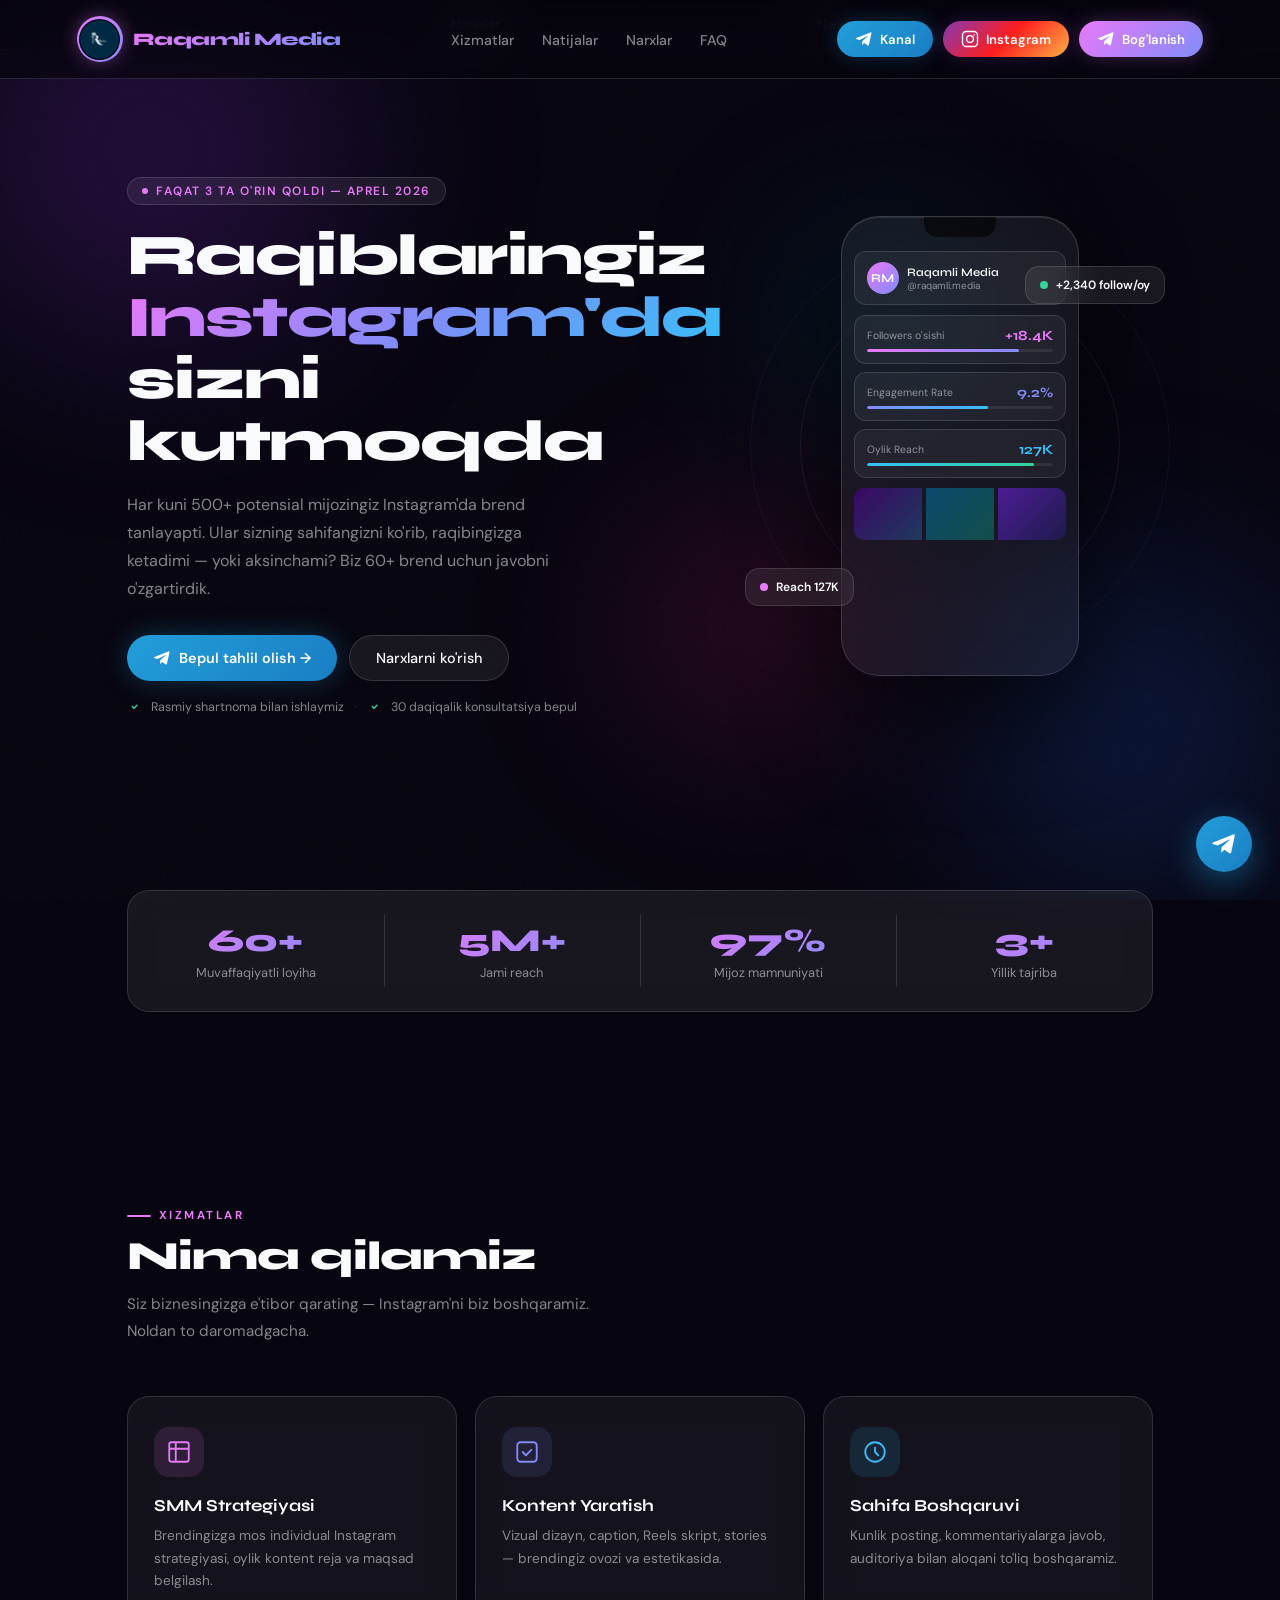
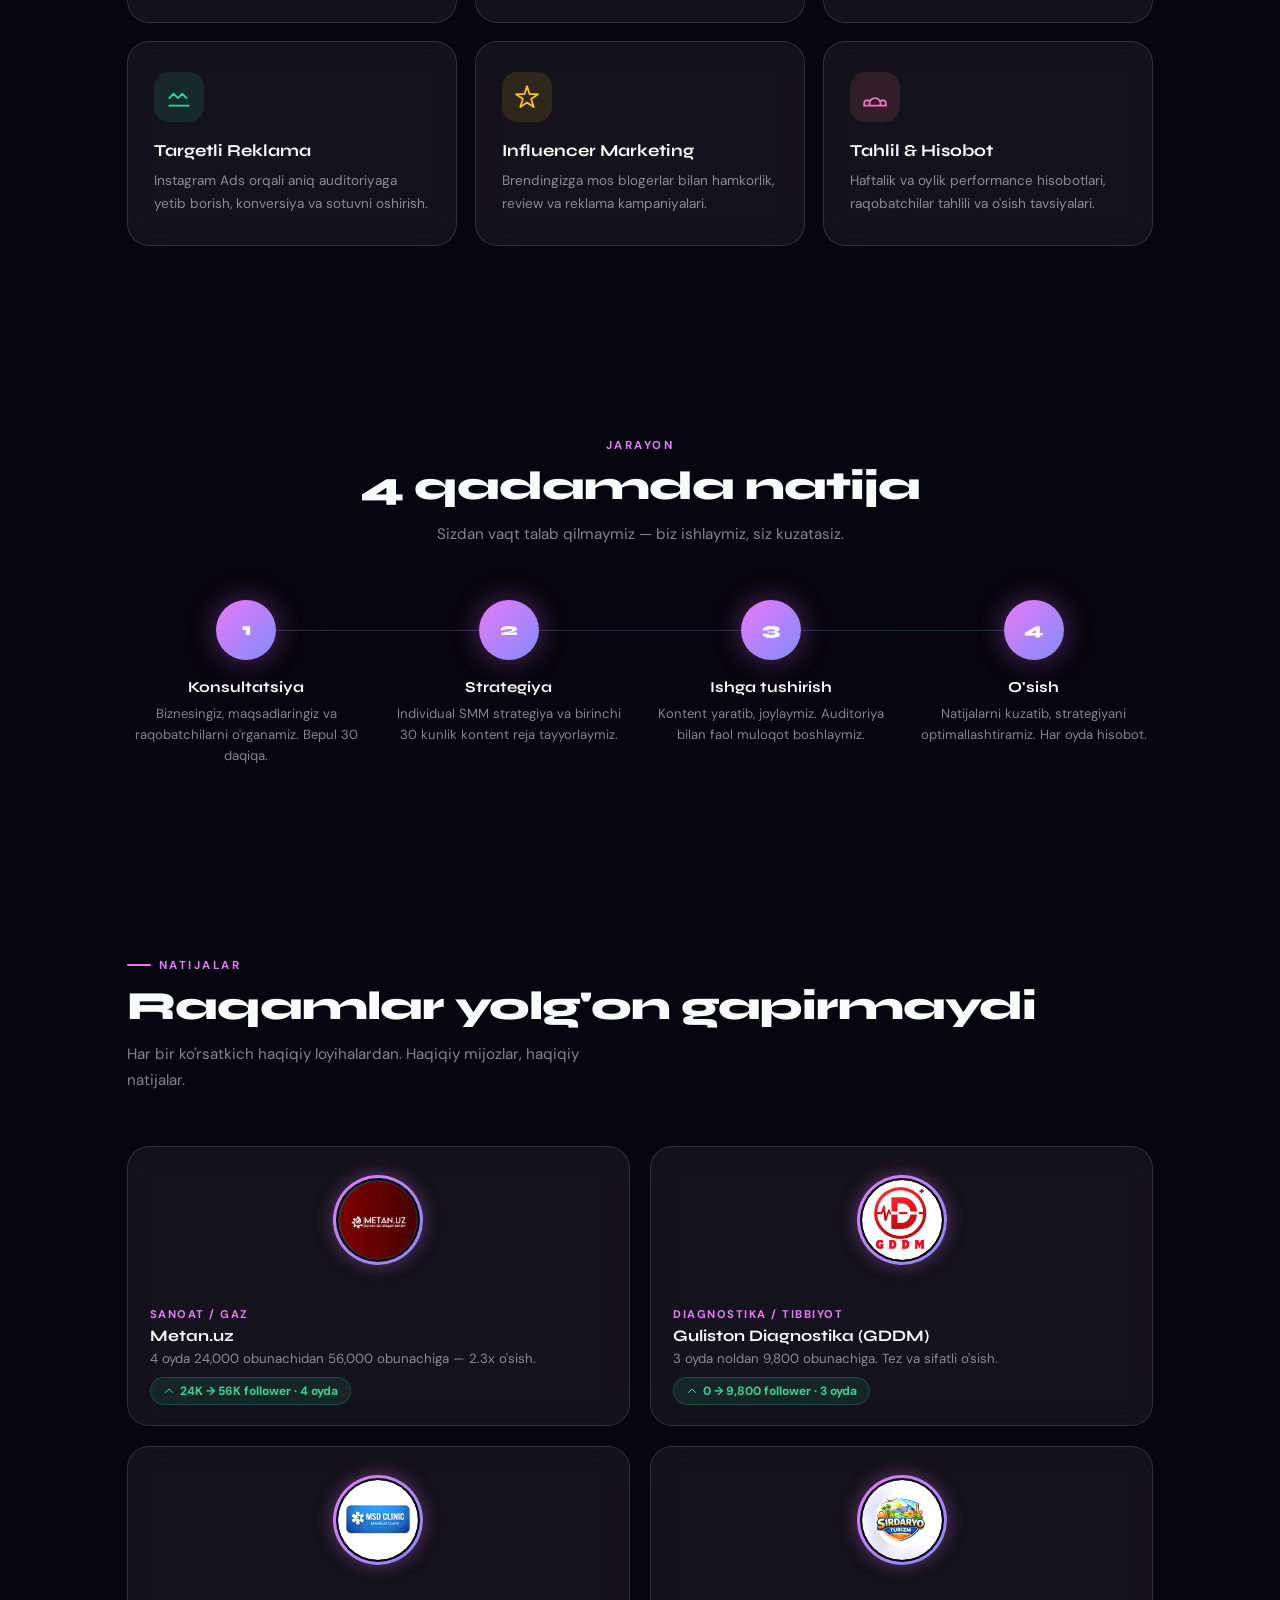
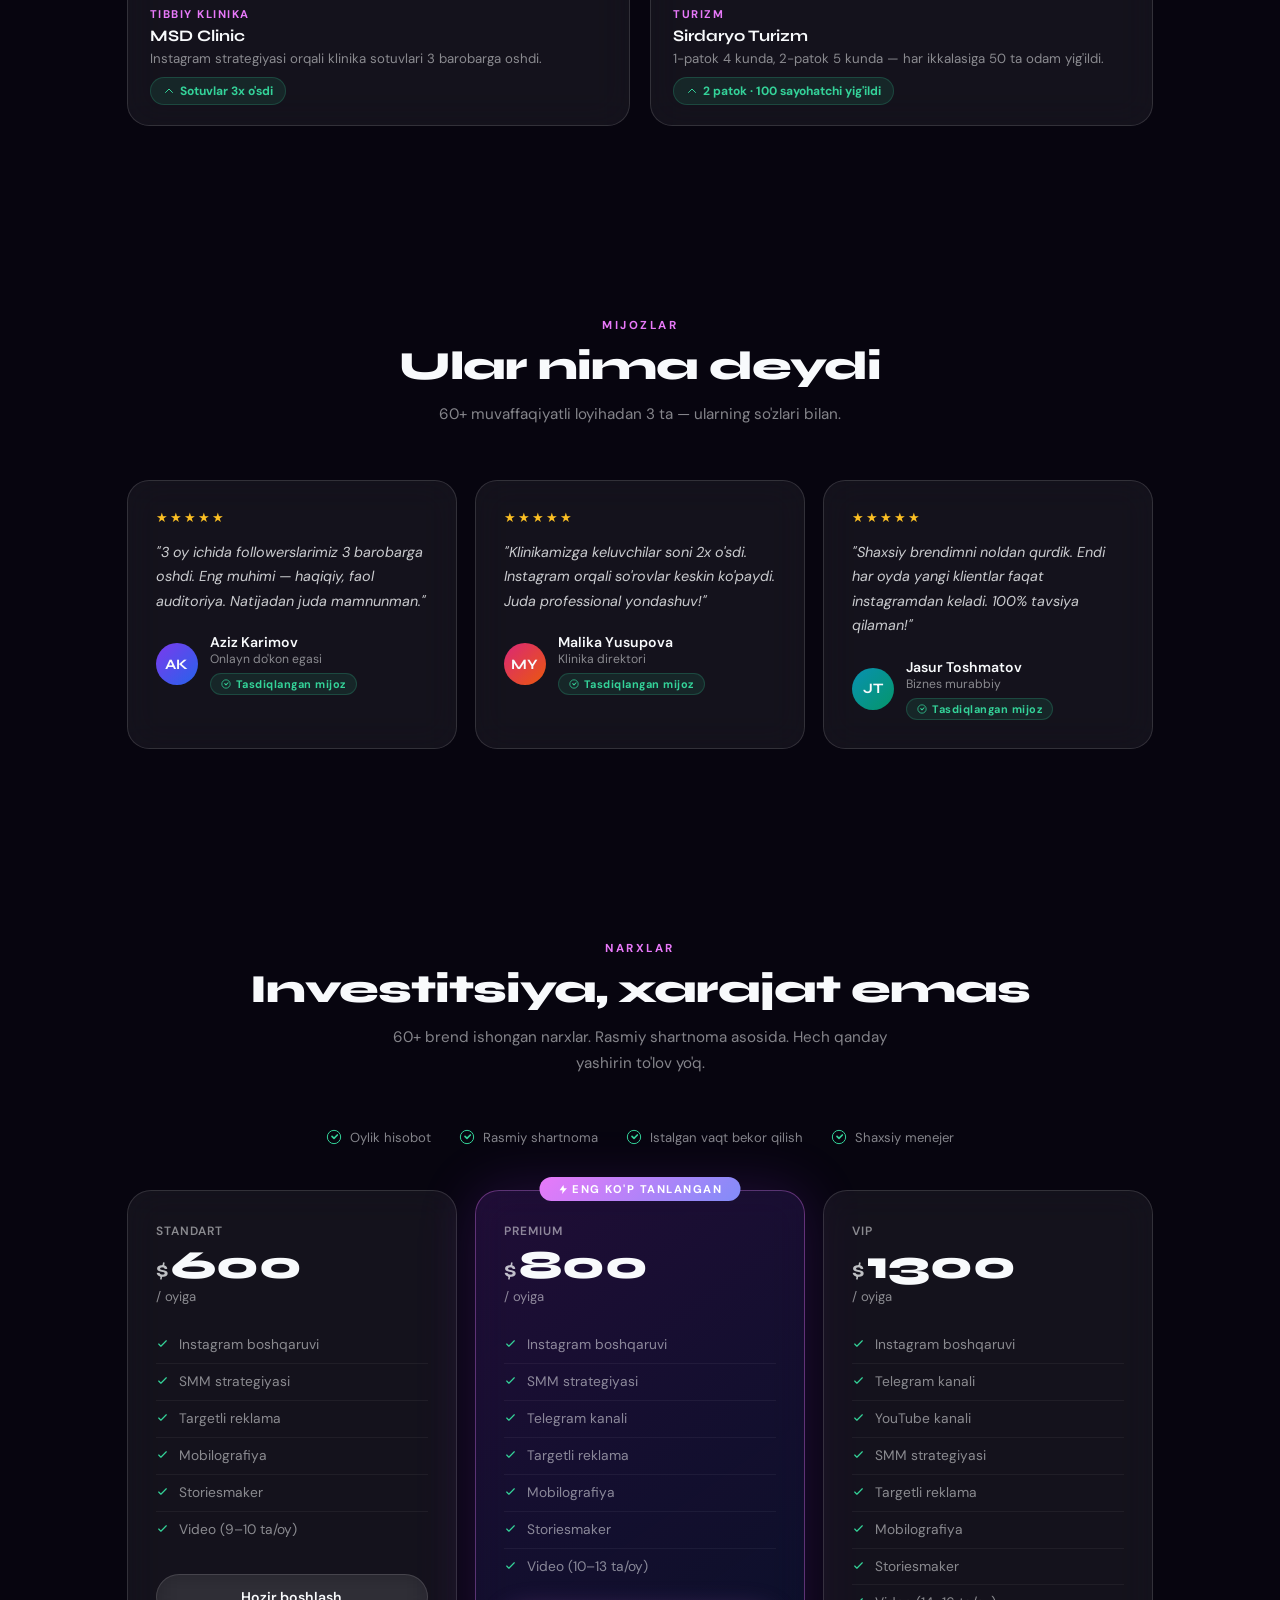
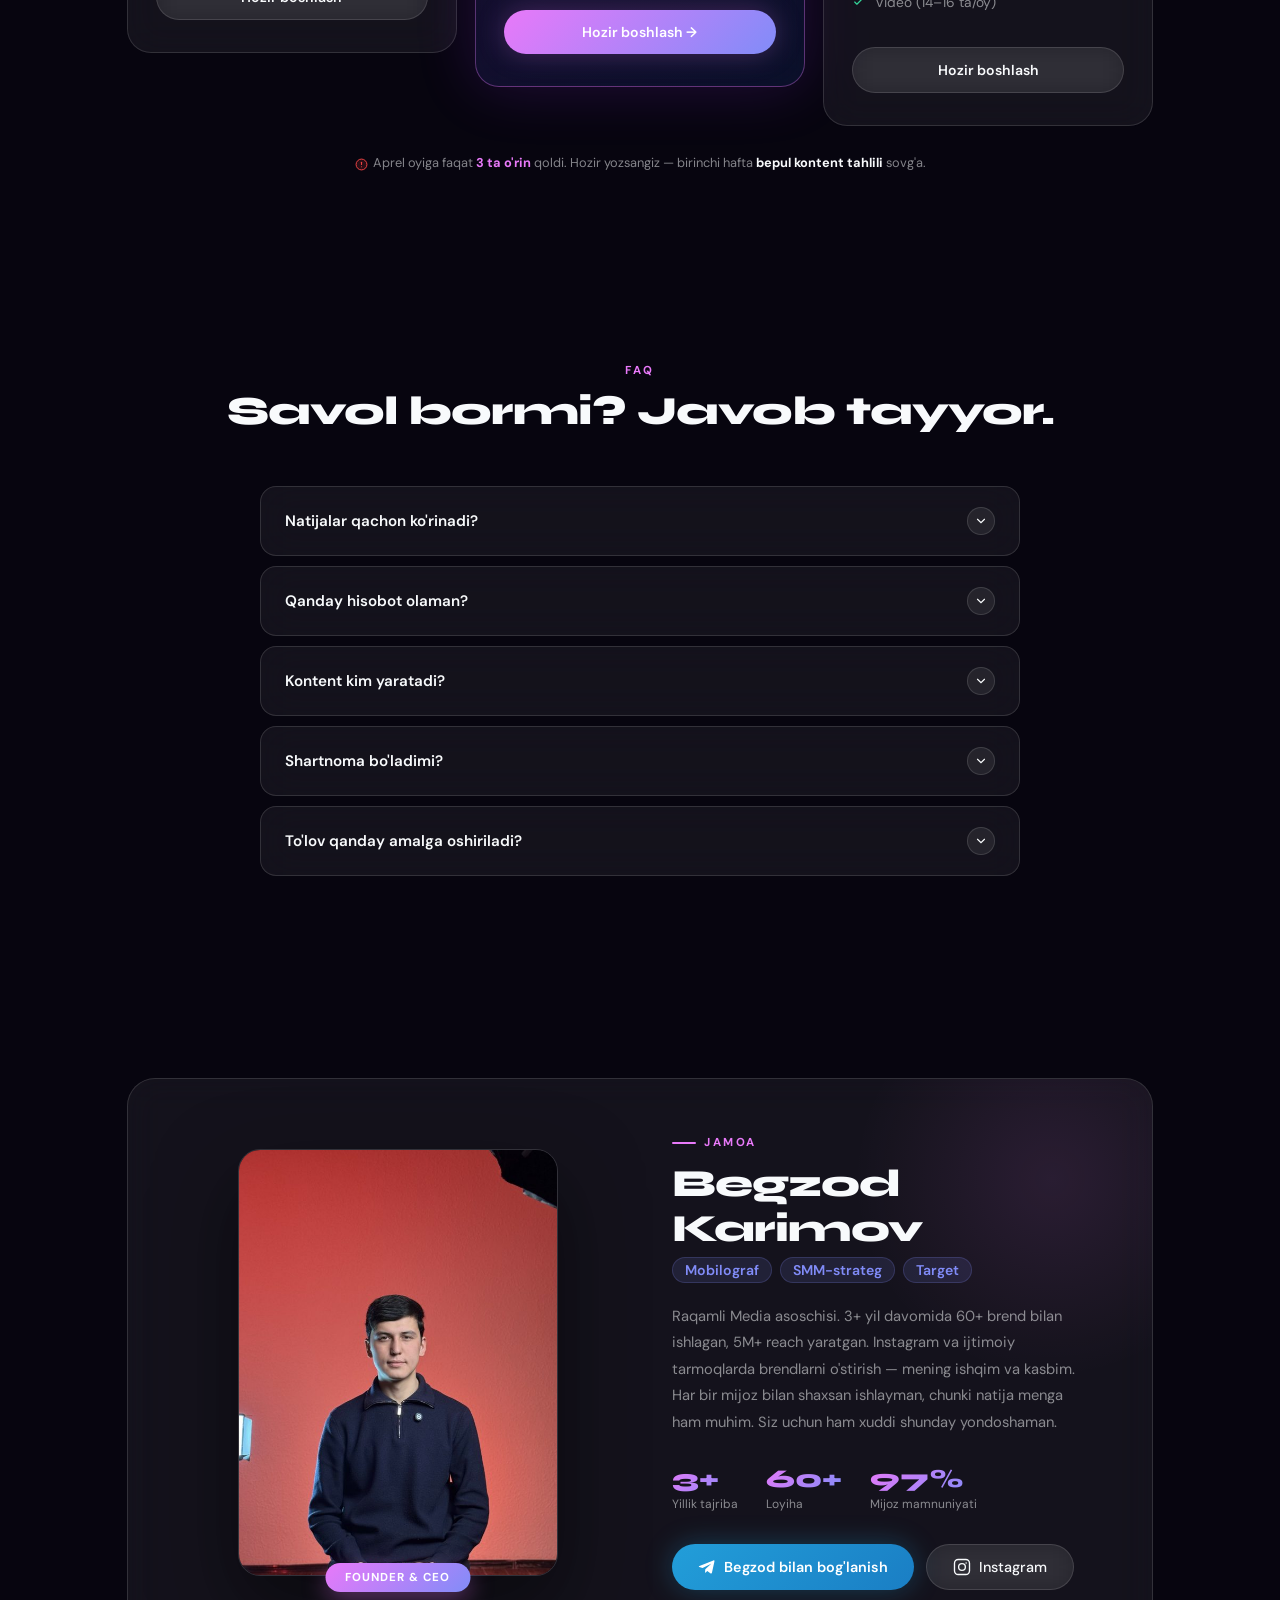
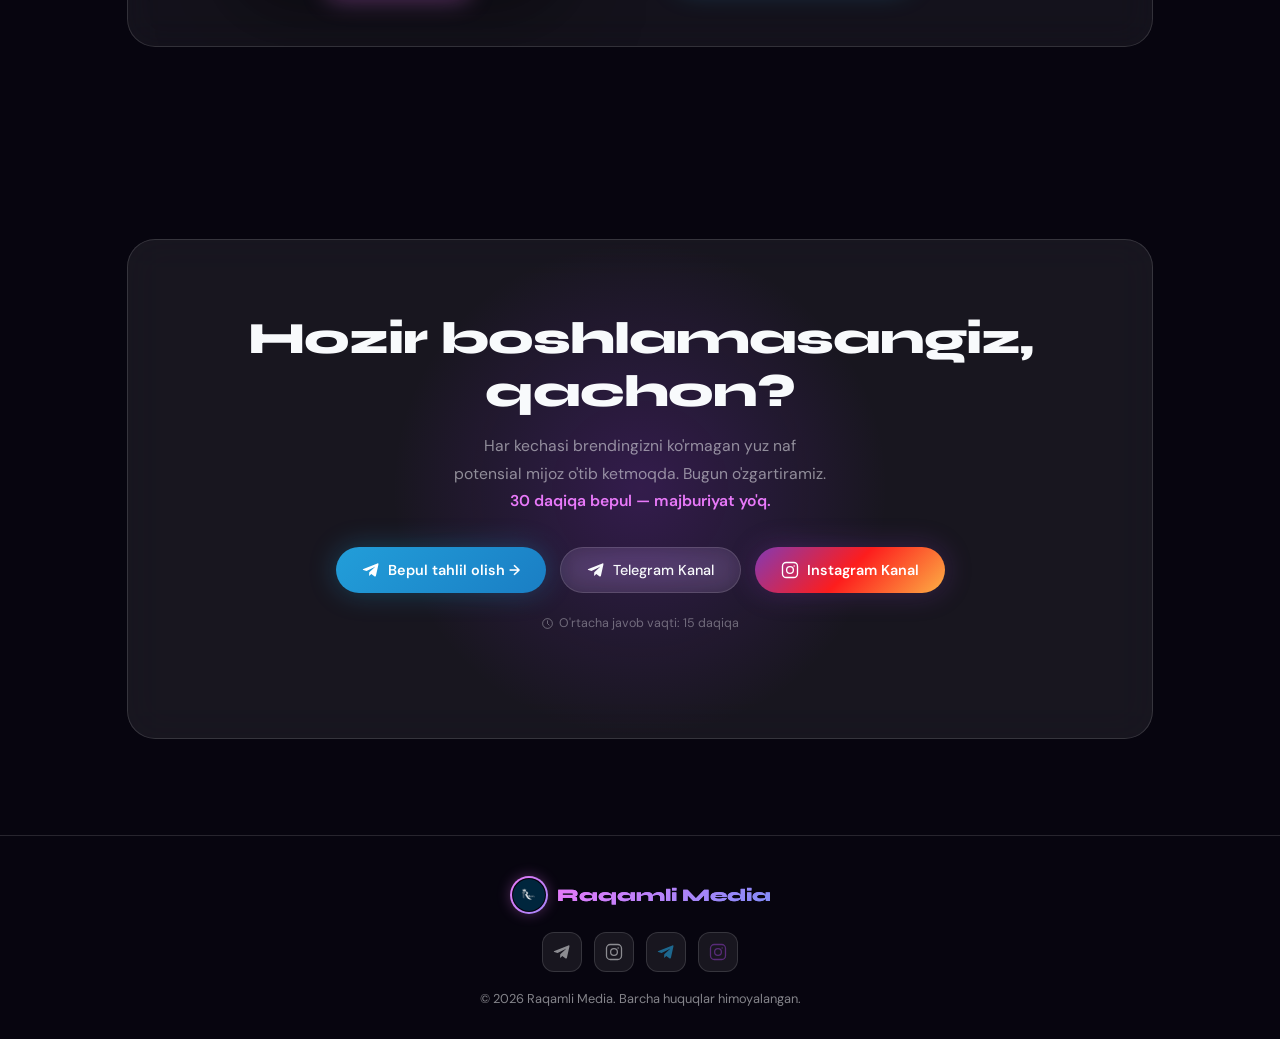
==== commit 7c817542: "Add files via upload" ====
--- a/index.html
+++ b/index.html
@@ -414,7 +414,7 @@
 .proc-step p{font-size:.82rem;color:var(--muted);line-height:1.6}
 
 /* ── RESULTS ── */
-.res-grid{display:grid;grid-template-columns:repeat(3,1fr);gap:18px}
+.res-grid{display:grid;grid-template-columns:repeat(2,1fr);gap:20px}
 .res-card{
   background:var(--card-bg);border:1px solid var(--glass-b);
   border-radius:22px;overflow:hidden;backdrop-filter:blur(18px);
@@ -765,6 +765,27 @@
   .hero h1{font-size:clamp(1.8rem,7vw,2.4rem);letter-spacing:-0.5px;line-height:1.15}
   .sec-title{letter-spacing:-0.5px}
   .hero-sub{font-size:.92rem;line-height:1.65}
+}
+
+/* ── RESULT CARD LOGO — nav-logo uslubida ── */
+.res-logo-wrap{display:flex;align-items:center;justify-content:center;padding:28px 22px 22px}
+.res-logo-ring{
+  position:relative;width:90px;height:90px;border-radius:50%;padding:3px;
+  background:linear-gradient(135deg,var(--accent),var(--accent2),var(--accent3),var(--accent));
+  background-size:300% 300%;animation:storyRing 3s linear infinite;
+  box-shadow:0 0 18px rgba(232,121,249,0.35);transition:box-shadow .3s,transform .3s;
+}
+.res-card:hover .res-logo-ring{
+  box-shadow:0 0 32px rgba(232,121,249,0.6),0 0 60px rgba(129,140,248,0.3);transform:scale(1.08);
+}
+.res-logo-ring-inner{
+  width:100%;height:100%;border-radius:50%;overflow:hidden;
+  background:var(--bg);border:2px solid rgba(7,5,15,0.9);
+  display:flex;align-items:center;justify-content:center;
+}
+.res-logo-circle{
+  width:100%;height:100%;object-fit:cover;border-radius:50%;
+  filter:brightness(1.08) saturate(1.05);display:block;
 }
 </style>
 </head>
@@ -1068,51 +1089,86 @@
     <div class="sec-head fi">
       <div class="sec-label">Natijalar</div>
       <h2 class="sec-title">Raqamlar yolg'on gapirmaydi</h2>
-      <p class="sec-desc">Har bir ko'rsatkich haqiqiy loyihalardan. Ism va biznes turlari mijoz roziligi bilan.</p>
+      <p class="sec-desc">Har bir ko'rsatkich haqiqiy loyihalardan. Haqiqiy mijozlar, haqiqiy natijalar.</p>
     </div>
     <div class="res-grid">
-      <div class="res-card fi">
-        <div class="res-visual rv1">
-          <svg width="56" height="56" viewBox="0 0 24 24" fill="none" aria-hidden="true"><path d="M6 2l1.5 4.5H3L6 9l-1.5 4.5L6 12l6 8-3-6h6l-3 6 6-8-1.5 1.5L18 9l-4.5-2.5L15 2H9l1.5 4.5L6 2z" stroke="rgba(232,121,249,0.6)" stroke-width="1.3" stroke-linejoin="round"/></svg>
+
+      <a class="res-card fi" href="https://www.instagram.com/metan.uz?igsh=MXNyeWlqdXFzbzdoag==" target="_blank" rel="noopener noreferrer" style="text-decoration:none;color:inherit;display:block">
+        <div class="res-logo-wrap">
+          <div class="res-logo-ring">
+            <div class="res-logo-ring-inner">
+              <img src="[data-uri]" alt="Metan.uz" class="res-logo-circle">
+            </div>
+          </div>
         </div>
         <div class="res-body">
-          <div class="res-tag">Onlayn Do'kon</div>
-          <h3>Kiyim-kechak brendi</h3>
-          <p>4 oyda noldan 22,000 followergacha. Sotuvlar 4x o'sdi. Reklama ROI: 380%.</p>
+          <div class="res-tag">Sanoat / Gaz</div>
+          <h3>Metan.uz</h3>
+          <p>4 oyda 24,000 obunachidan 56,000 obunachiga — 2.3x o'sish.</p>
           <div class="res-metric">
-            <svg width="12" height="12" viewBox="0 0 24 24" fill="none" aria-hidden="true"><path d="M5 15l7-7 7 7" stroke="currentColor" stroke-width="2" stroke-linecap="round"/></svg>
-            +22,000 follower · 4x sotuv
+            <svg width="12" height="12" viewBox="0 0 24 24" fill="none"><path d="M5 15l7-7 7 7" stroke="currentColor" stroke-width="2" stroke-linecap="round"/></svg>
+            24K → 56K follower · 4 oyda
           </div>
         </div>
-      </div>
-      <div class="res-card fi fi-d1">
-        <div class="res-visual rv2">
-          <svg width="56" height="56" viewBox="0 0 24 24" fill="none" aria-hidden="true"><path d="M9 11l3 3L22 4" stroke="rgba(56,189,248,0.6)" stroke-width="1.5" stroke-linecap="round" stroke-linejoin="round"/><path d="M21 12v7a2 2 0 01-2 2H5a2 2 0 01-2-2V5a2 2 0 012-2h11" stroke="rgba(56,189,248,0.5)" stroke-width="1.5" stroke-linecap="round" stroke-linejoin="round"/></svg>
+      </a>
+
+      <a class="res-card fi fi-d1" href="https://www.instagram.com/guliston_diagnostika?igsh=Y2diOHJzOWc0a3I4" target="_blank" rel="noopener noreferrer" style="text-decoration:none;color:inherit;display:block">
+        <div class="res-logo-wrap">
+          <div class="res-logo-ring">
+            <div class="res-logo-ring-inner">
+              <img src="[data-uri]" alt="GDDM" class="res-logo-circle">
+            </div>
+          </div>
         </div>
         <div class="res-body">
-          <div class="res-tag">Klinika</div>
-          <h3>Tibbiy klinika</h3>
-          <p>Oylik reach 95,000+. Yangi bemorlar so'rovi 3x ko'paydi. Reklama budjetidan 5x qaytim.</p>
+          <div class="res-tag">Diagnostika / Tibbiyot</div>
+          <h3>Guliston Diagnostika (GDDM)</h3>
+          <p>3 oyda noldan 9,800 obunachiga. Tez va sifatli o'sish.</p>
           <div class="res-metric">
-            <svg width="12" height="12" viewBox="0 0 24 24" fill="none" aria-hidden="true"><path d="M5 15l7-7 7 7" stroke="currentColor" stroke-width="2" stroke-linecap="round"/></svg>
-            Reach 95K/oy · 3x so'rov
+            <svg width="12" height="12" viewBox="0 0 24 24" fill="none"><path d="M5 15l7-7 7 7" stroke="currentColor" stroke-width="2" stroke-linecap="round"/></svg>
+            0 → 9,800 follower · 3 oyda
           </div>
         </div>
-      </div>
-      <div class="res-card fi fi-d2">
-        <div class="res-visual rv3">
-          <svg width="56" height="56" viewBox="0 0 24 24" fill="none" aria-hidden="true"><circle cx="12" cy="8" r="4" stroke="rgba(129,140,248,0.6)" stroke-width="1.5"/><path d="M4 20c0-4 3.6-7 8-7s8 3 8 7" stroke="rgba(129,140,248,0.5)" stroke-width="1.5" stroke-linecap="round"/></svg>
+      </a>
+
+      <a class="res-card fi fi-d2" href="https://www.instagram.com/msd_clinic.uz?igsh=MWQweHpzdHVvc25hNA==" target="_blank" rel="noopener noreferrer" style="text-decoration:none;color:inherit;display:block">
+        <div class="res-logo-wrap">
+          <div class="res-logo-ring">
+            <div class="res-logo-ring-inner">
+              <img src="[data-uri]" alt="MSD Clinic" class="res-logo-circle">
+            </div>
+          </div>
         </div>
         <div class="res-body">
-          <div class="res-tag">Shaxsiy Brend</div>
-          <h3>Biznes murabbiy</h3>
-          <p>5 oyda 32,000 follower. Kurs sotuvlari oyiga $8,000+. Instagram yagona sotish kanali.</p>
+          <div class="res-tag">Tibbiy Klinika</div>
+          <h3>MSD Clinic</h3>
+          <p>Instagram strategiyasi orqali klinika sotuvlari 3 barobarga oshdi.</p>
           <div class="res-metric">
-            <svg width="12" height="12" viewBox="0 0 24 24" fill="none" aria-hidden="true"><path d="M5 15l7-7 7 7" stroke="currentColor" stroke-width="2" stroke-linecap="round"/></svg>
-            +32,000 follower · $8K/oy
+            <svg width="12" height="12" viewBox="0 0 24 24" fill="none"><path d="M5 15l7-7 7 7" stroke="currentColor" stroke-width="2" stroke-linecap="round"/></svg>
+            Sotuvlar 3x o'sdi
           </div>
         </div>
-      </div>
+      </a>
+
+      <a class="res-card fi fi-d3" href="https://www.instagram.com/sirdaryo_turizm_?igsh=MW1lZnR3b3BybW4zeQ==" target="_blank" rel="noopener noreferrer" style="text-decoration:none;color:inherit;display:block">
+        <div class="res-logo-wrap">
+          <div class="res-logo-ring">
+            <div class="res-logo-ring-inner">
+              <img src="[data-uri]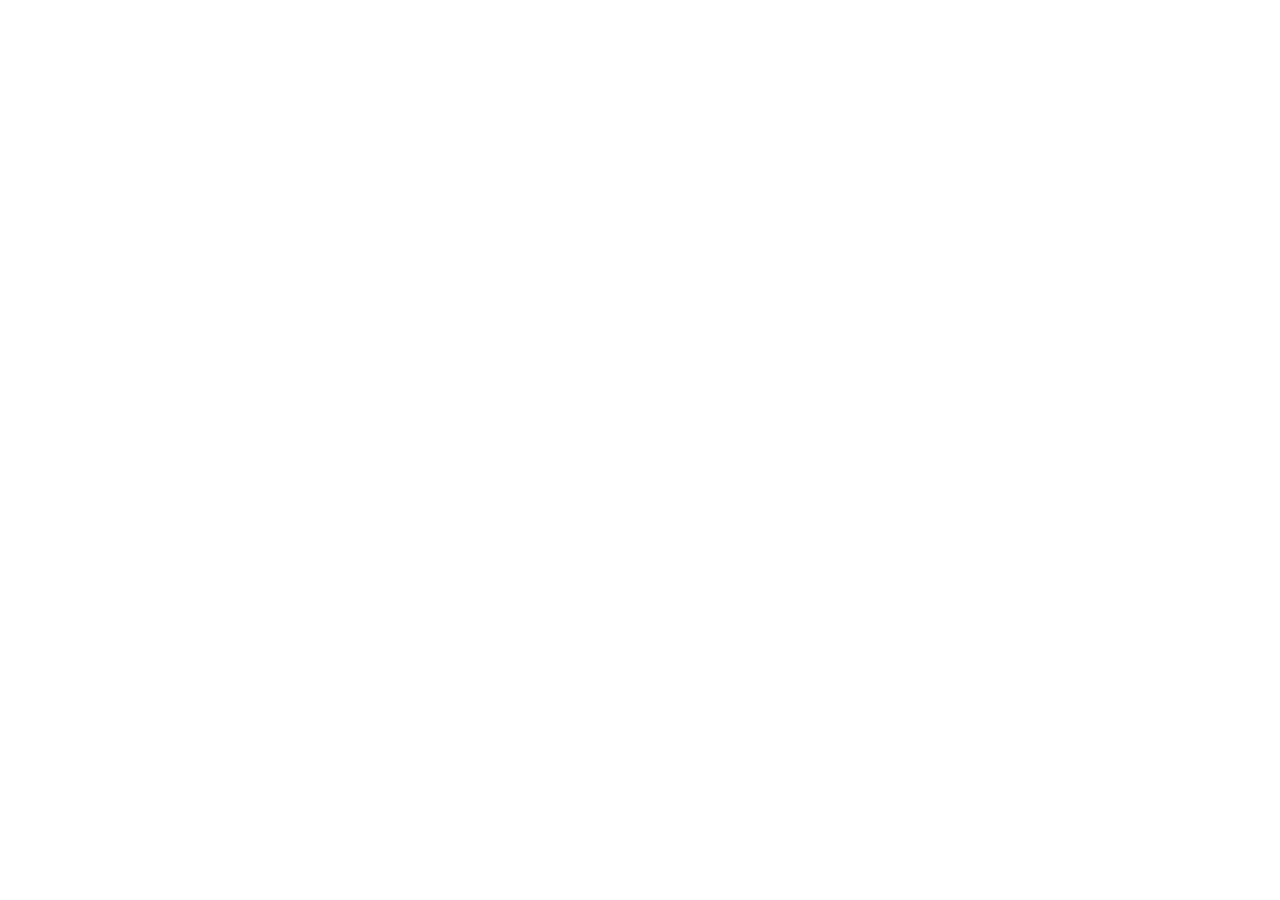
==== commit 728fab33: "Add files via upload" ====
--- a/index.html
+++ b/index.html
@@ -4,14 +4,15 @@
 <meta charset="UTF-8">
 <meta name="viewport" content="width=device-width, initial-scale=1.0">
 <title>Raqamli Media — Instagram SMM Agentligi</title>
+<link rel="icon" type="image/svg+xml" href="data:image/svg+xml,%3Csvg xmlns='http://www.w3.org/2000/svg' viewBox='0 0 32 32'%3E%3Cdefs%3E%3ClinearGradient id='g' x1='0%25' y1='0%25' x2='100%25' y2='100%25'%3E%3Cstop offset='0%25' stop-color='%23e879f9'/%3E%3Cstop offset='100%25' stop-color='%23818cf8'/%3E%3C/linearGradient%3E%3C/defs%3E%3Crect width='32' height='32' rx='8' fill='url(%23g)'/%3E%3Ctext x='16' y='22' text-anchor='middle' font-family='Arial' font-weight='bold' font-size='14' fill='white'%3ERM%3C/text%3E%3C/svg%3E">
 <meta name="description" content="Raqamli Media — Instagram SMM agentligi. Kontent strategiyasi, professional dizayn va targetli reklama orqali brendingizni o'stiramiz.">
 
-<!-- ✅ FIX 1: Haqiqiy Google Fonts -->
+<!-- Google Fonts -->
 <link rel="preconnect" href="https://fonts.googleapis.com">
 <link rel="preconnect" href="https://fonts.gstatic.com" crossorigin>
-<link href="https://fonts.googleapis.com/css2?family=Syne:wght@700;800&family=DM+Sans:ital,wght@0,300;0,400;0,500;1,400&display=optional" rel="stylesheet">
+<link href="https://fonts.googleapis.com/css2?family=Syne:wght@700;800&family=DM+Sans:ital,wght@0,300;0,400;0,500;1,400&display=swap" rel="stylesheet">
 
-<!-- ✅ FIX 8: Open Graph / Social Meta Tags -->
+<!-- Open Graph / Social Meta Tags -->
 <meta property="og:title" content="Raqamli Media — Instagram SMM Agentligi">
 <meta property="og:description" content="Kontent strategiyasi, professional dizayn va targetli reklama orqali brendingizni o'stiramiz.">
 <meta property="og:type" content="website">
@@ -23,1608 +24,48 @@
 <meta name="twitter:description" content="Kontent strategiyasi, professional dizayn va targetli reklama orqali brendingizni o'stiramiz.">
 <meta name="twitter:image" content="https://raqamlimedia.uz/preview.jpg">
 
-<!-- ✅ FIX 3: Barcha CSS bitta <style> blokda -->
-<style>
-:root {
-  --glass: rgba(255,255,255,0.07);
-  --glass-b: rgba(255,255,255,0.13);
-  --glass-h: rgba(255,255,255,0.11);
-  --accent: #e879f9;
-  --accent2: #818cf8;
-  --accent3: #38bdf8;
-  --gold: #fbbf24;
-  --text: #f8fafc;
-  --muted: rgba(248,250,252,0.52);
-  --bg: #07050f;
-  --card-bg: rgba(255,255,255,0.055);
-}
-
-*,*::before,*::after{box-sizing:border-box;margin:0;padding:0}
-html{scroll-behavior:smooth;font-size:16px}
-body{
-  font-family:'DM Sans','Helvetica Neue','Segoe UI',Arial,sans-serif;
-  background:var(--bg);
-  color:var(--text);
-  overflow-x:hidden;
-  min-height:100vh;
-}
-
-.nav-logo, .hero h1, .loader-logo, .mobile-menu ul a,
-h1, h2, h3, .section-tag, .stat-n, .price-val {
-  font-family:'Syne','Trebuchet MS','Century Gothic',Arial,sans-serif;
-}
-
-/* ── PAGE LOAD ── */
-body.loading { overflow: hidden; }
-.page-loader {
-  position:fixed;inset:0;z-index:9999;
-  background:var(--bg);
-  display:flex;align-items:center;justify-content:center;
-  transition:opacity .5s ease, visibility .5s ease;
-}
-.page-loader.hidden { opacity:0; visibility:hidden; pointer-events:none; }
-.loader-logo {
-  font-family:'Syne',sans-serif;font-weight:800;font-size:1.5rem;
-  background:linear-gradient(135deg,var(--accent),var(--accent2));
-  -webkit-background-clip:text;-webkit-text-fill-color:transparent;background-clip:text;
-  animation:loaderPulse 1s ease-in-out infinite;
-}
-@keyframes loaderPulse { 0%,100%{opacity:1} 50%{opacity:.4} }
-
-/* ── BACKGROUND ── */
-.bg-wrap{position:fixed;inset:0;z-index:0;pointer-events:none;overflow:hidden}
-.orb{position:absolute;border-radius:50%;filter:blur(90px);opacity:.28}
-.o1{width:600px;height:600px;background:radial-gradient(circle,#9333ea,transparent 70%);top:-150px;left:-150px;animation:orb1 16s ease-in-out infinite alternate}
-.o2{width:500px;height:500px;background:radial-gradient(circle,#2563eb,transparent 70%);bottom:-80px;right:-100px;animation:orb1 20s ease-in-out infinite alternate-reverse}
-.o3{width:350px;height:350px;background:radial-gradient(circle,#db2777,transparent 70%);top:50%;left:45%;animation:orb1 13s ease-in-out infinite alternate}
-.o4{width:280px;height:280px;background:radial-gradient(circle,#0891b2,transparent 70%);top:20%;right:20%;animation:orb1 18s ease-in-out infinite alternate}
-@keyframes orb1{from{transform:translate(0,0) scale(1)}to{transform:translate(40px,50px) scale(1.12)}}
-body::before{
-  content:'';position:fixed;inset:0;z-index:0;
-  background-image:url("data:image/svg+xml,%3Csvg viewBox='0 0 256 256' xmlns='http://www.w3.org/2000/svg'%3E%3Cfilter id='noise'%3E%3CfeTurbulence type='fractalNoise' baseFrequency='0.9' numOctaves='4' stitchTiles='stitch'/%3E%3C/filter%3E%3Crect width='100%25' height='100%25' filter='url(%23noise)' opacity='0.04'/%3E%3C/svg%3E");
-  pointer-events:none;opacity:.5;
-}
-
-/* ── NAV ── */
-nav{
-  position:fixed;top:0;left:0;right:0;z-index:200;
-  padding:16px 6%;
-  display:flex;align-items:center;justify-content:space-between;
-  background:rgba(7,5,15,0.65);
-  backdrop-filter:blur(24px);
-  border-bottom:1px solid var(--glass-b);
-  transition:padding .3s;
-}
-nav.scrolled { padding:11px 6%; background:rgba(7,5,15,0.92); }
-.nav-logo{
-  text-decoration:none;
-  position:relative;z-index:201;
-  display:flex;align-items:center;gap:10px;
-}
-/* Story ring wrapper */
-.nav-logo-ring{
-  position:relative;
-  width:46px;height:46px;
-  border-radius:50%;
-  padding:2.5px;
-  background:linear-gradient(135deg,var(--accent),var(--accent2),var(--accent3),var(--accent));
-  background-size:300% 300%;
-  animation:storyRing 3s linear infinite;
-  box-shadow:0 0 18px rgba(232,121,249,0.35);
-  transition:box-shadow .3s, transform .3s;
-  flex-shrink:0;
-}
-.nav-logo:hover .nav-logo-ring{
-  box-shadow:0 0 32px rgba(232,121,249,0.6), 0 0 60px rgba(129,140,248,0.3);
-  transform:scale(1.07);
-}
-@keyframes storyRing{
-  0%{background-position:0% 50%}
-  50%{background-position:100% 50%}
-  100%{background-position:0% 50%}
-}
-.nav-logo-ring-inner{
-  width:100%;height:100%;
-  border-radius:50%;
-  overflow:hidden;
-  background:var(--bg);
-  border:1.5px solid rgba(7,5,15,0.9);
-  display:flex;align-items:center;justify-content:center;
-}
-.nav-logo-img{
-  width:100%;height:100%;
-  object-fit:cover;
-  border-radius:50%;
-  filter:brightness(1.08) saturate(1.05);
-}
-/* Logo text next to ring */
-.nav-logo-text{
-  font-family:'Syne',sans-serif;font-weight:800;font-size:1.1rem;
-  background:linear-gradient(135deg,var(--accent),var(--accent2));
-  -webkit-background-clip:text;-webkit-text-fill-color:transparent;background-clip:text;
-  letter-spacing:-0.5px;
-  white-space:nowrap;
-}
-.nav-links{display:flex;gap:28px;list-style:none}
-.nav-links a{
-  color:var(--muted);text-decoration:none;font-size:.88rem;font-weight:500;
-  transition:color .2s;position:relative;
-}
-.nav-links a::after{
-  content:'';position:absolute;bottom:-3px;left:0;width:0;height:1px;
-  background:var(--accent);transition:width .3s;
-}
-.nav-links a:hover{color:var(--text)}
-.nav-links a:hover::after{width:100%}
-.nav-links a.active{color:var(--text)}
-.nav-links a.active::after{width:100%}
-/* ✅ FIX 6: Focus styles for keyboard nav */
-.nav-links a:focus-visible{outline:2px solid var(--accent);outline-offset:4px;border-radius:4px}
-.nav-actions{display:flex;gap:10px;align-items:center}
-.nav-tg,.nav-ig{
-  display:flex;align-items:center;gap:7px;
-  padding:9px 18px;border-radius:50px;
-  font-size:.82rem;font-weight:600;text-decoration:none;
-  transition:transform .2s,box-shadow .2s;
-}
-.nav-tg{background:linear-gradient(135deg,#229ed9,#1a7ec4);color:#fff;box-shadow:0 0 20px rgba(34,158,217,.25)}
-.nav-tg:hover{transform:translateY(-2px);box-shadow:0 0 30px rgba(34,158,217,.45)}
-.nav-ig{background:linear-gradient(135deg,#833ab4,#fd1d1d,#fcb045);color:#fff;box-shadow:0 0 20px rgba(131,58,180,.25)}
-.nav-ig:hover{transform:translateY(-2px);box-shadow:0 0 30px rgba(131,58,180,.45)}
-
-/* ── BURGER ── */
-.burger{
-  display:none;flex-direction:column;gap:5px;cursor:pointer;padding:4px;
-  position:relative;z-index:201;
-  background:none;border:none;
-}
-/* ✅ FIX 6: Focus style for burger */
-.burger:focus-visible{outline:2px solid var(--accent);outline-offset:4px;border-radius:4px}
-.burger span{
-  width:22px;height:2px;background:var(--text);border-radius:2px;
-  transition:.3s;display:block;transform-origin:center;
-}
-.burger.open span:nth-child(1){transform:translateY(7px) rotate(45deg)}
-.burger.open span:nth-child(2){opacity:0;transform:scaleX(0)}
-.burger.open span:nth-child(3){transform:translateY(-7px) rotate(-45deg)}
-
-/* ── MOBILE MENU ── */
-.mobile-menu{
-  display:none;
-  position:fixed;top:0;left:0;right:0;bottom:0;z-index:199;
-  background:rgba(7,5,15,0.97);
-  backdrop-filter:blur(24px);
-  flex-direction:column;align-items:center;justify-content:center;gap:12px;
-  transform:translateY(-100%);
-  transition:transform .4s cubic-bezier(0.4,0,0.2,1);
-}
-.mobile-menu.open{transform:translateY(0)}
-.mobile-menu ul{list-style:none;display:flex;flex-direction:column;align-items:center;gap:8px;margin-bottom:24px}
-.mobile-menu ul a{
-  font-family:'Syne',sans-serif;font-size:1.6rem;font-weight:700;
-  color:var(--muted);text-decoration:none;transition:color .2s;display:block;padding:8px 0;
-}
-.mobile-menu ul a:hover{color:var(--text)}
-.mobile-menu-actions{display:flex;flex-direction:column;gap:10px;align-items:center;width:80%;max-width:280px}
-
-/* ── WRAP ── */
-.wrap{position:relative;z-index:1;max-width:1180px;margin:0 auto;padding:0 6%}
-
-/* ── HERO ── */
-.hero{min-height:100vh;display:flex;align-items:center;padding-top:88px}
-.hero-inner{display:grid;grid-template-columns:1.05fr .95fr;gap:64px;align-items:center}
-.hero-eyebrow{
-  display:inline-flex;align-items:center;gap:8px;
-  padding:5px 14px;border-radius:50px;
-  background:var(--glass);border:1px solid var(--glass-b);
-  font-size:.75rem;font-weight:600;letter-spacing:1.5px;text-transform:uppercase;
-  color:var(--accent);margin-bottom:20px;backdrop-filter:blur(12px);
-}
-.pulse-dot{width:6px;height:6px;border-radius:50%;background:var(--accent);animation:pulse 2s infinite}
-@keyframes pulse{0%,100%{opacity:1;transform:scale(1)}50%{opacity:.4;transform:scale(.8)}}
-.hero h1{
-  font-family:'Syne',sans-serif;
-  font-size:clamp(2.2rem,4.5vw,3.6rem);
-  font-weight:800;line-height:1.08;letter-spacing:-1.5px;
-  margin-bottom:18px;
-}
-.hero h1 .g{
-  background:linear-gradient(135deg,var(--accent),var(--accent2),var(--accent3));
-  -webkit-background-clip:text;-webkit-text-fill-color:transparent;background-clip:text;
-}
-.hero-sub{font-size:1rem;color:var(--muted);line-height:1.75;margin-bottom:32px;max-width:460px}
-.hero-btns{display:flex;gap:12px;flex-wrap:wrap}
-
-.btn-tg{
-  display:inline-flex;align-items:center;gap:8px;
-  padding:13px 26px;border-radius:50px;
-  background:linear-gradient(135deg,#229ed9,#1a7ec4);
-  color:#fff;font-weight:600;font-size:.9rem;text-decoration:none;
-  box-shadow:0 0 28px rgba(34,158,217,.3);
-  transition:transform .2s,box-shadow .2s;
-}
-.btn-tg:hover{transform:translateY(-2px);box-shadow:0 0 42px rgba(34,158,217,.5)}
-/* ✅ FIX 6: Focus styles for buttons */
-.btn-tg:focus-visible,.btn-ig:focus-visible,.btn-ghost:focus-visible,.price-btn:focus-visible{outline:2px solid var(--accent);outline-offset:3px;border-radius:50px}
-.btn-ig{
-  display:inline-flex;align-items:center;gap:8px;
-  padding:13px 26px;border-radius:50px;
-  background:linear-gradient(135deg,#833ab4,#fd1d1d,#fcb045);
-  color:#fff;font-weight:600;font-size:.9rem;text-decoration:none;
-  box-shadow:0 0 28px rgba(131,58,180,.3);
-  transition:transform .2s,box-shadow .2s;
-}
-.btn-ig:hover{transform:translateY(-2px);box-shadow:0 0 42px rgba(131,58,180,.5)}
-.btn-ghost{
-  display:inline-flex;align-items:center;gap:8px;
-  padding:13px 26px;border-radius:50px;
-  border:1px solid var(--glass-b);background:var(--glass);
-  color:var(--text);font-weight:500;font-size:.9rem;text-decoration:none;
-  backdrop-filter:blur(12px);transition:background .2s,transform .2s;
-}
-.btn-ghost:hover{background:var(--glass-h);transform:translateY(-2px)}
-
-/* Hero Visual */
-.hero-vis{position:relative;display:flex;justify-content:center;align-items:center;height:480px}
-.phone{
-  width:238px;height:460px;border-radius:38px;
-  background:rgba(255,255,255,0.06);
-  border:1px solid rgba(255,255,255,0.14);
-  backdrop-filter:blur(24px);
-  box-shadow:0 40px 100px rgba(0,0,0,.55),inset 0 1px 0 rgba(255,255,255,.1);
-  position:relative;overflow:hidden;
-  animation:float 7s ease-in-out infinite;z-index:2;
-}
-@keyframes float{0%,100%{transform:translateY(0)}50%{transform:translateY(-16px)}}
-.phone-top{width:72px;height:20px;background:rgba(0,0,0,.6);border-radius:0 0 14px 14px;margin:0 auto}
-.phone-inner{padding:14px 12px}
-.ph-header{
-  display:flex;align-items:center;gap:8px;
-  background:rgba(255,255,255,.05);border:1px solid var(--glass-b);
-  border-radius:12px;padding:10px 12px;margin-bottom:10px;
-}
-.ph-avatar{
-  width:32px;height:32px;border-radius:50%;
-  background:linear-gradient(135deg,var(--accent),var(--accent2));
-  display:flex;align-items:center;justify-content:center;font-size:.75rem;font-weight:700;
-  font-family:'Syne',sans-serif;flex-shrink:0;
-}
-.ph-name{font-size:.72rem;font-weight:600;font-family:'Syne',sans-serif}
-.ph-handle{font-size:.62rem;color:var(--muted)}
-.ph-stat{
-  background:rgba(255,255,255,.05);border:1px solid var(--glass-b);
-  border-radius:12px;padding:11px 12px;margin-bottom:8px;
-}
-.ph-stat-row{display:flex;justify-content:space-between;align-items:center;margin-bottom:5px}
-.ph-label{font-size:.65rem;color:var(--muted)}
-.ph-val{font-family:'Syne',sans-serif;font-size:.88rem;font-weight:700}
-.pv-pink{color:var(--accent)}
-.pv-blue{color:var(--accent2)}
-.pv-sky{color:var(--accent3)}
-.ph-bar{height:3px;border-radius:3px;background:rgba(255,255,255,.08);overflow:hidden}
-.ph-fill{height:100%;border-radius:3px}
-.pf1{background:linear-gradient(90deg,var(--accent),var(--accent2));width:82%}
-.pf2{background:linear-gradient(90deg,var(--accent2),var(--accent3));width:65%}
-.pf3{background:linear-gradient(90deg,var(--accent3),#34d399);width:90%}
-.ph-posts{display:grid;grid-template-columns:1fr 1fr 1fr;gap:4px;margin-top:10px;border-radius:10px;overflow:hidden}
-.ph-post{height:52px;display:flex;align-items:center;justify-content:center}
-.pp1{background:linear-gradient(135deg,#3b0764,#1e3a5f)}
-.pp2{background:linear-gradient(135deg,#0c4a6e,#134e4a)}
-.pp3{background:linear-gradient(135deg,#4c1d95,#1e1b4b)}
-
-.ring{position:absolute;border-radius:50%;border:1px solid}
-.r1{width:320px;height:320px;border-color:rgba(232,121,249,.12);animation:spin 25s linear infinite;top:50%;left:50%;transform:translate(-50%,-50%)}
-.r2{width:420px;height:420px;border-color:rgba(129,140,248,.08);animation:spin 35s linear infinite reverse;top:50%;left:50%;transform:translate(-50%,-50%)}
-@keyframes spin{to{transform:translate(-50%,-50%) rotate(360deg)}}
-
-.fb{
-  position:absolute;
-  background:rgba(255,255,255,.08);border:1px solid var(--glass-b);
-  backdrop-filter:blur(16px);border-radius:14px;padding:10px 14px;
-  display:flex;align-items:center;gap:8px;font-size:.75rem;font-weight:600;
-  animation:float2 5s ease-in-out infinite;z-index:3;
-}
-.fb1{top:60px;right:-30px;animation-delay:-1s}
-.fb2{bottom:80px;left:-40px;animation-delay:-3s}
-@keyframes float2{0%,100%{transform:translateY(0)}50%{transform:translateY(-10px)}}
-.fb-dot{width:8px;height:8px;border-radius:50%}
-.fd1{background:#34d399}
-.fd2{background:var(--accent)}
-
-/* ── STATS ── */
-.stats-row{
-  position:relative;z-index:1;
-  display:grid;grid-template-columns:repeat(4,1fr);
-  gap:0;
-  background:var(--glass);border:1px solid var(--glass-b);
-  border-radius:22px;backdrop-filter:blur(20px);
-  margin:-10px 0 100px;
-  overflow:hidden;
-}
-.stat-cell{padding:30px 24px;text-align:center;position:relative}
-.stat-cell+.stat-cell::before{content:'';position:absolute;left:0;top:20%;bottom:20%;width:1px;background:var(--glass-b)}
-.stat-n{
-  font-family:'Syne',sans-serif;font-size:2rem;font-weight:800;
-  background:linear-gradient(135deg,var(--accent),var(--accent2));
-  -webkit-background-clip:text;-webkit-text-fill-color:transparent;background-clip:text;
-  margin-bottom:4px;
-}
-.stat-t{font-size:.8rem;color:var(--muted)}
-
-/* ── SECTION COMMON ── */
-section{padding:96px 0}
-.sec-label{
-  font-size:.72rem;font-weight:700;letter-spacing:2.5px;text-transform:uppercase;
-  color:var(--accent);margin-bottom:10px;display:flex;align-items:center;gap:8px;
-}
-.sec-label::before{content:'';width:24px;height:2px;background:var(--accent);border-radius:2px}
-.sec-title{
-  font-family:'Syne',sans-serif;
-  font-size:clamp(1.8rem,3.2vw,2.5rem);
-  font-weight:800;letter-spacing:-1px;margin-bottom:12px;line-height:1.15;
-}
-.sec-desc{font-size:.95rem;color:var(--muted);line-height:1.75;max-width:500px}
-.sec-head{margin-bottom:52px}
-.sec-head.center{text-align:center}
-.sec-head.center .sec-label{justify-content:center}
-.sec-head.center .sec-label::before{display:none}
-.sec-head.center .sec-desc{margin:0 auto}
-
-/* ── SERVICES ── */
-.srv-grid{display:grid;grid-template-columns:repeat(3,1fr);gap:18px}
-.srv-card{
-  background:var(--card-bg);border:1px solid var(--glass-b);
-  border-radius:22px;padding:30px 26px;
-  backdrop-filter:blur(18px);
-  transition:transform .3s,background .3s,box-shadow .3s;
-  cursor:default;
-}
-.srv-card:hover{transform:translateY(-7px);background:var(--glass-h);box-shadow:0 24px 64px rgba(0,0,0,.35)}
-.srv-icon{
-  width:50px;height:50px;border-radius:15px;
-  display:flex;align-items:center;justify-content:center;
-  margin-bottom:18px;
-}
-.si1{background:rgba(232,121,249,.12)}
-.si2{background:rgba(129,140,248,.12)}
-.si3{background:rgba(56,189,248,.12)}
-.si4{background:rgba(52,211,153,.12)}
-.si5{background:rgba(251,191,36,.12)}
-.si6{background:rgba(251,113,133,.12)}
-.srv-card h3{font-family:'Syne',sans-serif;font-size:1.05rem;font-weight:700;margin-bottom:9px}
-.srv-card p{font-size:.85rem;color:var(--muted);line-height:1.65}
-
-/* ── PROCESS ── */
-.proc-grid{display:grid;grid-template-columns:repeat(4,1fr);gap:24px;position:relative}
-.proc-line{
-  position:absolute;top:30px;left:calc(12.5% + 12px);right:calc(12.5% + 12px);
-  height:1px;background:linear-gradient(90deg,var(--accent),var(--accent2),var(--accent3));
-  opacity:.25;
-}
-.proc-step{text-align:center;position:relative;z-index:1}
-.proc-num{
-  width:60px;height:60px;border-radius:50%;
-  background:linear-gradient(135deg,var(--accent),var(--accent2));
-  display:flex;align-items:center;justify-content:center;
-  font-family:'Syne',sans-serif;font-weight:800;font-size:1.1rem;
-  margin:0 auto 18px;
-  box-shadow:0 0 28px rgba(232,121,249,.35);
-}
-.proc-step h4{font-family:'Syne',sans-serif;font-size:.95rem;font-weight:700;margin-bottom:7px}
-.proc-step p{font-size:.82rem;color:var(--muted);line-height:1.6}
-
-/* ── RESULTS ── */
-.res-grid{display:grid;grid-template-columns:repeat(2,1fr);gap:20px}
-.res-card{
-  background:var(--card-bg);border:1px solid var(--glass-b);
-  border-radius:22px;overflow:hidden;backdrop-filter:blur(18px);
-  transition:transform .3s;
-}
-.res-card:hover{transform:translateY(-7px)}
-.res-visual{height:170px;display:flex;align-items:center;justify-content:center;position:relative;overflow:hidden}
-.rv1{background:linear-gradient(145deg,#2e1065,#1e3a5f)}
-.rv2{background:linear-gradient(145deg,#0c1445,#134e4a)}
-.rv3{background:linear-gradient(145deg,#3b0764,#1a0533)}
-.res-body{padding:20px 22px}
-.res-tag{font-size:.7rem;font-weight:700;letter-spacing:1.5px;text-transform:uppercase;color:var(--accent);margin-bottom:5px}
-.res-body h3{font-family:'Syne',sans-serif;font-size:1rem;font-weight:700;margin-bottom:5px}
-.res-body p{font-size:.83rem;color:var(--muted)}
-.res-metric{
-  display:inline-flex;align-items:center;gap:5px;
-  margin-top:10px;padding:5px 12px;border-radius:50px;
-  background:rgba(52,211,153,.1);border:1px solid rgba(52,211,153,.2);
-  font-size:.75rem;font-weight:700;color:#34d399;
-}
-
-/* ── PRICING ── */
-.price-grid{display:grid;grid-template-columns:repeat(3,1fr);gap:18px;align-items:start}
-.price-card{
-  background:var(--card-bg);border:1px solid var(--glass-b);
-  border-radius:24px;padding:32px 28px;backdrop-filter:blur(18px);
-  transition:transform .3s;
-}
-.price-card:hover{transform:translateY(-7px)}
-.price-card.hot{
-  background:linear-gradient(145deg,rgba(147,51,234,.18),rgba(37,99,235,.12));
-  border-color:rgba(232,121,249,.35);
-  box-shadow:0 0 60px rgba(147,51,234,.2);
-  position:relative;
-}
-.hot-badge{
-  position:absolute;top:-14px;left:50%;transform:translateX(-50%);
-  background:linear-gradient(135deg,var(--accent),var(--accent2));
-  color:#fff;font-size:.7rem;font-weight:700;letter-spacing:1.5px;
-  text-transform:uppercase;padding:5px 18px;border-radius:50px;white-space:nowrap;
-}
-.price-tier{font-size:.75rem;color:var(--muted);font-weight:600;text-transform:uppercase;letter-spacing:1px;margin-bottom:6px}
-
-/* ✅ FIX 5: Valyuta belgisi qo'shildi — dollar belgisi allaqachon bor, lekin price-amount style yangilandi */
-.price-amount{
-  font-family:'Syne',sans-serif;font-size:2.5rem;font-weight:800;line-height:1;margin-bottom:3px;
-  display:flex;align-items:baseline;gap:2px;
-}
-.price-currency{font-size:1.4rem;font-weight:700;opacity:.75}
-.price-num{font-size:2.5rem;font-weight:800;}
-.price-period{font-size:.82rem;color:var(--muted);margin-bottom:22px}
-.price-list{list-style:none;margin-bottom:26px}
-.price-list li{
-  font-size:.86rem;color:var(--muted);
-  padding:8px 0;border-bottom:1px solid rgba(255,255,255,.05);
-  display:flex;align-items:flex-start;gap:10px;line-height:1.45;
-}
-.price-list li:last-child{border:none}
-.chk{color:#34d399;flex-shrink:0;margin-top:2px;display:flex;align-items:center}
-.price-btn{
-  display:block;text-align:center;
-  padding:13px 0;border-radius:50px;
-  font-weight:600;font-size:.88rem;text-decoration:none;
-  transition:transform .2s,box-shadow .2s;
-}
-.pb-primary{
-  background:linear-gradient(135deg,var(--accent),var(--accent2));
-  color:#fff;box-shadow:0 0 28px rgba(232,121,249,.25);
-}
-.pb-primary:hover{transform:translateY(-2px);box-shadow:0 0 40px rgba(232,121,249,.45)}
-.pb-ghost{
-  border:1px solid var(--glass-b);background:var(--glass);
-  color:var(--text);backdrop-filter:blur(12px);
-}
-.pb-ghost:hover{background:var(--glass-h);transform:translateY(-2px)}
-
-/* ── TESTIMONIALS ── */
-.testi-grid{display:grid;grid-template-columns:repeat(3,1fr);gap:18px}
-.testi-card{
-  background:var(--card-bg);border:1px solid var(--glass-b);
-  border-radius:22px;padding:28px;backdrop-filter:blur(18px);
-}
-.stars{color:var(--gold);font-size:.8rem;letter-spacing:2px;margin-bottom:14px}
-.testi-q{font-size:.9rem;color:var(--text);line-height:1.7;margin-bottom:20px;font-style:italic;opacity:.8}
-.testi-author{display:flex;align-items:center;gap:12px}
-.av{
-  width:42px;height:42px;border-radius:50%;
-  display:flex;align-items:center;justify-content:center;
-  font-family:'Syne',sans-serif;font-size:.9rem;font-weight:700;flex-shrink:0;
-}
-.av1{background:linear-gradient(135deg,#7c3aed,#2563eb)}
-.av2{background:linear-gradient(135deg,#db2777,#ea580c)}
-.av3{background:linear-gradient(135deg,#0891b2,#059669)}
-.av-name{font-weight:600;font-size:.88rem}
-.av-role{font-size:.76rem;color:var(--muted)}
-
-/* ✅ FIX 4: Testimonial "Verified" badge */
-.testi-verified{
-  display:inline-flex;align-items:center;gap:5px;
-  margin-top:6px;padding:3px 10px;border-radius:20px;
-  background:rgba(52,211,153,.1);border:1px solid rgba(52,211,153,.2);
-  font-size:.68rem;font-weight:700;color:#34d399;
-  letter-spacing:.5px;
-}
-
-/* ── FAQ ── */
-.faq-list{max-width:760px;margin:0 auto}
-.faq-item{
-  background:var(--card-bg);border:1px solid var(--glass-b);
-  border-radius:16px;margin-bottom:10px;overflow:hidden;
-  backdrop-filter:blur(18px);
-}
-.faq-q{
-  width:100%;background:none;border:none;color:var(--text);
-  font-family:'DM Sans',sans-serif;font-size:.95rem;font-weight:600;
-  padding:20px 24px;display:flex;justify-content:space-between;align-items:center;
-  cursor:pointer;gap:12px;text-align:left;
-}
-.faq-q:hover{background:rgba(255,255,255,.03)}
-/* ✅ FIX 6: FAQ button focus */
-.faq-q:focus-visible{outline:2px solid var(--accent);outline-offset:-2px;border-radius:16px}
-.faq-arrow{
-  width:28px;height:28px;border-radius:50%;
-  background:var(--glass);border:1px solid var(--glass-b);
-  display:flex;align-items:center;justify-content:center;
-  flex-shrink:0;transition:transform .3s;
-}
-.faq-item.open .faq-arrow{transform:rotate(180deg)}
-.faq-a{max-height:0;overflow:hidden;transition:max-height .4s ease,padding .3s}
-.faq-item.open .faq-a{max-height:300px}
-.faq-a-inner{padding:0 24px 20px;font-size:.88rem;color:var(--muted);line-height:1.7}
-
-/* ── FOUNDER ── */
-.founder-box{
-  display:grid;grid-template-columns:1fr 1fr;gap:64px;align-items:center;
-  background:var(--card-bg);border:1px solid var(--glass-b);
-  border-radius:28px;padding:56px 60px;backdrop-filter:blur(18px);
-  position:relative;overflow:hidden;
-}
-.founder-box::before{
-  content:'';position:absolute;width:400px;height:400px;border-radius:50%;
-  background:radial-gradient(circle,rgba(232,121,249,.1),transparent 70%);
-  top:-100px;right:-100px;pointer-events:none;
-}
-.founder-img-wrap{
-  position:relative;display:flex;justify-content:center;
-}
-.founder-img{
-  width:100%;max-width:320px;aspect-ratio:3/4;object-fit:cover;object-position:top;
-  border-radius:22px;
-  border:1px solid var(--glass-b);
-  box-shadow:0 32px 80px rgba(0,0,0,.5);
-}
-.founder-badge{
-  position:absolute;bottom:-16px;left:50%;transform:translateX(-50%);
-  background:linear-gradient(135deg,var(--accent),var(--accent2));
-  color:#fff;font-size:.72rem;font-weight:700;letter-spacing:1px;text-transform:uppercase;
-  padding:7px 20px;border-radius:50px;white-space:nowrap;
-  box-shadow:0 8px 24px rgba(232,121,249,.35);
-}
-.founder-content{}
-.founder-tag{
-  font-size:.72rem;font-weight:700;letter-spacing:2.5px;text-transform:uppercase;
-  color:var(--accent);margin-bottom:12px;display:flex;align-items:center;gap:8px;
-}
-.founder-tag::before{content:'';width:24px;height:2px;background:var(--accent);border-radius:2px}
-.founder-name{
-  font-family:'Syne',sans-serif;font-size:clamp(1.8rem,3vw,2.4rem);
-  font-weight:800;letter-spacing:-1px;margin-bottom:6px;line-height:1.15;
-}
-.founder-role{
-  font-size:.88rem;color:var(--accent2);font-weight:600;margin-bottom:20px;
-  display:flex;align-items:center;gap:8px;flex-wrap:wrap;
-}
-.founder-role span{
-  padding:3px 12px;border-radius:20px;
-  background:rgba(129,140,248,.12);border:1px solid rgba(129,140,248,.2);
-}
-.founder-desc{font-size:.92rem;color:var(--muted);line-height:1.8;margin-bottom:28px}
-.founder-stats{display:flex;gap:28px;margin-bottom:32px}
-.f-stat{}
-.f-stat-n{
-  font-family:'Syne',sans-serif;font-size:1.6rem;font-weight:800;
-  background:linear-gradient(135deg,var(--accent),var(--accent2));
-  -webkit-background-clip:text;-webkit-text-fill-color:transparent;background-clip:text;
-}
-.f-stat-t{font-size:.75rem;color:var(--muted);margin-top:2px}
-.founder-btns{display:flex;gap:12px;flex-wrap:wrap}
-@media(max-width:960px){
-  .founder-box{grid-template-columns:1fr;padding:40px 28px;gap:40px;text-align:center}
-  .founder-tag{justify-content:center}
-  .founder-tag::before{display:none}
-  .founder-stats{justify-content:center}
-  .founder-btns{justify-content:center}
-  .founder-img{max-width:240px}
-}
-
-/* ── CTA ── */
-.cta-box{
-  background:var(--glass);border:1px solid var(--glass-b);
-  border-radius:28px;backdrop-filter:blur(20px);
-  padding:72px 60px;text-align:center;position:relative;overflow:hidden;
-}
-.cta-glow{
-  position:absolute;width:500px;height:500px;border-radius:50%;
-  background:radial-gradient(circle,rgba(147,51,234,.22),transparent 70%);
-  top:50%;left:50%;transform:translate(-50%,-50%);pointer-events:none;
-}
-.cta-box h2{
-  font-family:'Syne',sans-serif;
-  font-size:clamp(1.8rem,3.5vw,2.8rem);
-  font-weight:800;letter-spacing:-1px;margin-bottom:14px;position:relative;
-}
-.cta-box p{color:var(--muted);font-size:.98rem;line-height:1.75;margin-bottom:32px;position:relative}
-.cta-btns{display:flex;gap:14px;justify-content:center;flex-wrap:wrap;position:relative}
-
-/* ── FOOTER ── */
-footer{border-top:1px solid var(--glass-b);padding:40px 0 32px;position:relative;z-index:1}
-.footer-inner{display:flex;flex-direction:column;align-items:center;gap:18px;text-align:center}
-.footer-logo{
-  font-family:'Syne',sans-serif;font-weight:800;font-size:1.2rem;
-  background:linear-gradient(135deg,var(--accent),var(--accent2));
-  -webkit-background-clip:text;-webkit-text-fill-color:transparent;background-clip:text;
-}
-.footer-links{display:flex;gap:24px}
-.footer-links a{color:var(--muted);font-size:.85rem;text-decoration:none;transition:color .2s}
-.footer-links a:hover{color:var(--text)}
-.footer-socials{display:flex;gap:12px}
-.f-soc{
-  width:40px;height:40px;border-radius:12px;
-  background:var(--glass);border:1px solid var(--glass-b);
-  display:flex;align-items:center;justify-content:center;
-  text-decoration:none;transition:transform .2s,background .2s;
-}
-.f-soc:hover{transform:translateY(-3px);background:var(--glass-h)}
-/* ✅ FIX 6: Footer focus styles */
-.f-soc:focus-visible,.footer-links a:focus-visible{outline:2px solid var(--accent);outline-offset:3px;border-radius:4px}
-.footer-copy{font-size:.8rem;color:var(--muted)}
-
-/* ── FADE ── */
-.fi{opacity:0;transform:translateY(30px);transition:opacity .7s ease,transform .7s ease}
-.fi.vis{opacity:1;transform:translateY(0)}
-.fi-d1{transition-delay:.08s}
-.fi-d2{transition-delay:.16s}
-.fi-d3{transition-delay:.24s}
-
-/* ── FLOATING TG ── */
-.float-tg{
-  position:fixed;bottom:28px;right:28px;z-index:300;
-  width:56px;height:56px;border-radius:50%;
-  background:linear-gradient(135deg,#229ed9,#1a7ec4);
-  display:flex;align-items:center;justify-content:center;
-  text-decoration:none;
-  box-shadow:0 8px 32px rgba(34,158,217,.45);
-  transition:transform .3s,box-shadow .3s;
-  animation:floatBtn 3s ease-in-out infinite;
-}
-.float-tg:hover{transform:scale(1.1);box-shadow:0 12px 40px rgba(34,158,217,.6);animation:none}
-@keyframes floatBtn{0%,100%{transform:translateY(0)}50%{transform:translateY(-6px)}}
-.float-tg-label{
-  position:absolute;right:68px;top:50%;transform:translateY(-50%);
-  background:rgba(7,5,15,.92);border:1px solid var(--glass-b);
-  color:var(--text);font-size:.78rem;font-weight:600;
-  padding:6px 12px;border-radius:8px;white-space:nowrap;
-  opacity:0;pointer-events:none;transition:opacity .2s;
-  backdrop-filter:blur(12px);
-}
-.float-tg:hover .float-tg-label{opacity:1}
-
-/* ── URGENCY BANNER (hero) ── */
-.hero-eyebrow {
-  animation: subtlePop .6s ease both;
-}
-@keyframes subtlePop {
-  from { opacity:0; transform:translateY(-8px) scale(.96); }
-  to   { opacity:1; transform:translateY(0) scale(1); }
-}
-
-/* ── SCROLL TOP ── */
-.scroll-top{
-  position:fixed;bottom:96px;right:28px;z-index:300;
-  width:42px;height:42px;border-radius:50%;
-  background:var(--glass);border:1px solid var(--glass-b);
-  display:flex;align-items:center;justify-content:center;
-  cursor:pointer;
-  box-shadow:0 4px 20px rgba(0,0,0,.3);
-  backdrop-filter:blur(16px);
-  transition:opacity .3s,transform .3s,background .2s;
-  opacity:0;pointer-events:none;
-}
-.scroll-top.visible{opacity:1;pointer-events:auto}
-.scroll-top:hover{background:var(--glass-h);transform:translateY(-2px)}
-/* ✅ FIX 6: Scroll top focus */
-.scroll-top:focus-visible{outline:2px solid var(--accent);outline-offset:3px}
-
-/* ── TOAST ── */
-.toast{
-  position:fixed;top:24px;left:50%;transform:translateX(-50%) translateY(-80px);
-  z-index:400;background:rgba(7,5,15,.95);border:1px solid var(--glass-b);
-  color:var(--text);padding:12px 22px;border-radius:50px;
-  font-size:.85rem;font-weight:500;backdrop-filter:blur(20px);
-  transition:transform .4s cubic-bezier(0.4,0,0.2,1);
-  box-shadow:0 8px 32px rgba(0,0,0,.4);
-  display:flex;align-items:center;gap:8px;
-}
-.toast.show{transform:translateX(-50%) translateY(0)}
-.toast-dot{width:7px;height:7px;border-radius:50%;background:#34d399;flex-shrink:0}
-
-/* ── SVG ── */
-.icon-svg{width:26px;height:26px;display:block}
-.icon-sm{width:18px;height:18px;display:block}
-
-/* ✅ FIX 2: 3 ta breakpoint — 1200px, 960px, 768px, 480px */
-@media(max-width:1200px){
-  .hero-inner{gap:40px}
-  .hero h1{font-size:clamp(2rem,4vw,3rem)}
-}
-@media(max-width:960px){
-  .hero-inner{grid-template-columns:1fr;text-align:center;gap:40px}
-  .hero-sub{margin:0 auto 28px}
-  .hero-btns{justify-content:center}
-  .hero-vis{display:none}
-  .srv-grid,.res-grid,.price-grid,.testi-grid{grid-template-columns:1fr}
-  .proc-grid{grid-template-columns:1fr 1fr;gap:28px}
-  .proc-line{display:none}
-  .stats-row{grid-template-columns:1fr 1fr}
-  .stat-cell+.stat-cell::before{display:none}
-  .nav-links{display:none}
-  .nav-actions{display:none}
-  .burger{display:flex}
-  .mobile-menu{display:flex}
-  .cta-box{padding:48px 28px}
-  .float-tg{bottom:20px;right:20px}
-  .scroll-top{bottom:88px;right:20px}
-}
-@media(max-width:768px){
-  section{padding:64px 0}
-  .hero{padding-top:80px}
-  .cta-box{padding:40px 20px}
-  .sec-title{font-size:clamp(1.6rem,5vw,2.2rem)}
-  .stats-row{margin-bottom:60px}
-  .hero h1{letter-spacing:-0.5px;line-height:1.12}
-}
-@media(max-width:480px){
-  .stats-row{grid-template-columns:1fr}
-  .proc-grid{grid-template-columns:1fr}
-  .footer-links{flex-wrap:wrap;justify-content:center;gap:14px}
-  .hero h1{font-size:clamp(1.8rem,7vw,2.4rem);letter-spacing:-0.5px;line-height:1.15}
-  .sec-title{letter-spacing:-0.5px}
-  .hero-sub{font-size:.92rem;line-height:1.65}
-}
-
-/* ── RESULT CARD LOGO — nav-logo uslubida ── */
-.res-logo-wrap{display:flex;align-items:center;justify-content:center;padding:28px 22px 22px}
-.res-logo-ring{
-  position:relative;width:90px;height:90px;border-radius:50%;padding:3px;
-  background:linear-gradient(135deg,var(--accent),var(--accent2),var(--accent3),var(--accent));
-  background-size:300% 300%;animation:storyRing 3s linear infinite;
-  box-shadow:0 0 18px rgba(232,121,249,0.35);transition:box-shadow .3s,transform .3s;
-}
-.res-card:hover .res-logo-ring{
-  box-shadow:0 0 32px rgba(232,121,249,0.6),0 0 60px rgba(129,140,248,0.3);transform:scale(1.08);
-}
-.res-logo-ring-inner{
-  width:100%;height:100%;border-radius:50%;overflow:hidden;
-  background:var(--bg);border:2px solid rgba(7,5,15,0.9);
-  display:flex;align-items:center;justify-content:center;
-}
-.res-logo-circle{
-  width:100%;height:100%;object-fit:cover;border-radius:50%;
-  filter:brightness(1.08) saturate(1.05);display:block;
-}
-</style>
+<!-- CSS Fayllar -->
+<link rel="stylesheet" href="css/variables.css">
+<link rel="stylesheet" href="css/nav.css">
+<link rel="stylesheet" href="css/hero.css">
+<link rel="stylesheet" href="css/sections.css">
+<link rel="stylesheet" href="css/pricing.css">
+<link rel="stylesheet" href="css/founder-cta-footer.css">
+<link rel="stylesheet" href="css/utils.css">
 </head>
 <body class="loading">
 
-<!-- Page Loader -->
-<div class="page-loader" id="loader">
-  <div class="loader-logo"><div style="display:flex;flex-direction:column;align-items:center;gap:16px;">
-  <div style="width:88px;height:88px;border-radius:50%;padding:3px;background:linear-gradient(135deg,var(--accent),var(--accent2),var(--accent3),var(--accent));background-size:300% 300%;animation:storyRing 2s linear infinite,loaderPulse 1s ease-in-out infinite;box-shadow:0 0 36px rgba(232,121,249,0.5),0 0 72px rgba(129,140,248,0.25);">
-    <div style="width:100%;height:100%;border-radius:50%;overflow:hidden;background:var(--bg);border:2px solid rgba(7,5,15,0.9);">
-      <img src="[data-uri]" alt="Raqamli Media" style="width:100%;height:100%;object-fit:cover;border-radius:50%;" />
-    </div>
-  </div>
-  <span style="font-family:'Syne',sans-serif;font-weight:800;font-size:1.3rem;background:linear-gradient(135deg,var(--accent),var(--accent2));-webkit-background-clip:text;-webkit-text-fill-color:transparent;background-clip:text;letter-spacing:-0.5px;">Raqamli Media</span>
-</div></div>
-</div>
+<!-- Loader, BG orblari, Mobile Menu, Toast, Floating tugmalar -->
+<!-- FAYL: sections/body-extras.html -->
 
-<!-- Toast -->
-<div class="toast" id="toast" role="status" aria-live="polite">
-  <div class="toast-dot"></div>
-  <span id="toast-msg">Telegram ochilmoqda…</span>
-</div>
+<!-- NAV -->
+<!-- FAYL: sections/nav.html -->
 
-<!-- ✅ FIX 6: aria-label qo'shildi -->
-<a href="https://t.me/Begzod_uchqunovich" target="_blank" rel="noopener noreferrer"
-   class="float-tg" aria-label="Telegramda yozish" onclick="showToast('Telegram ochilmoqda…')">
-  <span class="float-tg-label">Bepul tahlil → 15 daqiqada javob</span>
-  <svg width="26" height="26" viewBox="0 0 24 24" fill="none" aria-hidden="true"><path d="M21.9 4.5L18.6 19.8c-.2.9-.8 1.2-1.7.7l-4.5-3.3-2.2 2.1c-.2.2-.5.3-.8.3l.3-4.6 7.6-6.9c.3-.3 0-.5-.4-.2L6.1 13.4l-4.4-1.4c-.9-.3-.9-.9.2-1.4L20.5 3.2c.9-.3 1.6.2 1.4 1.3z" fill="#fff"/></svg>
-</a>
+<!-- HERO + STATS -->
+<!-- FAYL: sections/hero.html -->
 
-<button class="scroll-top" id="scrollTop" onclick="window.scrollTo({top:0,behavior:'smooth'})" aria-label="Yuqoriga qaytish">
-  <svg width="18" height="18" viewBox="0 0 24 24" fill="none" aria-hidden="true"><path d="M18 15l-6-6-6 6" stroke="var(--text)" stroke-width="2" stroke-linecap="round" stroke-linejoin="round"/></svg>
-</button>
+<!-- XIZMATLAR -->
+<!-- FAYL: sections/services.html -->
 
-<div class="bg-wrap" aria-hidden="true">
-  <div class="orb o1"></div>
-  <div class="orb o2"></div>
-  <div class="orb o3"></div>
-  <div class="orb o4"></div>
-</div>
+<!-- NATIJALAR -->
+<!-- FAYL: sections/results.html -->
 
-<!-- Mobile Menu -->
-<div class="mobile-menu" id="mobileMenu" role="dialog" aria-modal="true" aria-label="Navigatsiya menyusi">
-  <ul>
-    <li><a href="#xizmatlar" onclick="closeMenu()">Xizmatlar</a></li>
-    <li><a href="#natijalar" onclick="closeMenu()">Natijalar</a></li>
-    <li><a href="#narxlar" onclick="closeMenu()">Narxlar</a></li>
-    <li><a href="#faq" onclick="closeMenu()">FAQ</a></li>
-  </ul>
-  <div class="mobile-menu-actions">
-    <a href="https://t.me/raqamli_media" target="_blank" rel="noopener noreferrer"
-       class="btn-tg" style="width:100%;justify-content:center"
-       onclick="closeMenu();showToast('Telegram kanalimiz ochilmoqda…')">
-      <svg class="icon-sm" viewBox="0 0 24 24" fill="none" aria-hidden="true"><path d="M21.9 4.5L18.6 19.8c-.2.9-.8 1.2-1.7.7l-4.5-3.3-2.2 2.1c-.2.2-.5.3-.8.3l.3-4.6 7.6-6.9c.3-.3 0-.5-.4-.2L6.1 13.4l-4.4-1.4c-.9-.3-.9-.9.2-1.4L20.5 3.2c.9-.3 1.6.2 1.4 1.3z" fill="currentColor"/></svg>
-      Telegram Kanal
-    </a>
-    <a href="https://www.instagram.com/raqamli_media?igsh=bTUxYnVmOXY3bmQ0&utm_source=qr" target="_blank" rel="noopener noreferrer"
-       class="btn-ig" style="width:100%;justify-content:center" onclick="closeMenu()">
-      <svg class="icon-sm" viewBox="0 0 24 24" fill="none" aria-hidden="true"><rect x="2" y="2" width="20" height="20" rx="5" stroke="currentColor" stroke-width="1.8"/><circle cx="12" cy="12" r="4.5" stroke="currentColor" stroke-width="1.8"/><circle cx="17.5" cy="6.5" r="1" fill="currentColor"/></svg>
-      Instagram
-    </a>
-    <a href="https://t.me/Begzod_uchqunovich" target="_blank" rel="noopener noreferrer"
-       class="btn-ghost" style="width:100%;justify-content:center"
-       onclick="closeMenu();showToast('Telegram ochilmoqda…')">
-      <svg class="icon-sm" viewBox="0 0 24 24" fill="none" aria-hidden="true"><path d="M21.9 4.5L18.6 19.8c-.2.9-.8 1.2-1.7.7l-4.5-3.3-2.2 2.1c-.2.2-.5.3-.8.3l.3-4.6 7.6-6.9c.3-.3 0-.5-.4-.2L6.1 13.4l-4.4-1.4c-.9-.3-.9-.9.2-1.4L20.5 3.2c.9-.3 1.6.2 1.4 1.3z" fill="currentColor"/></svg>
-      Bog'lanish
-    </a>
-  </div>
-</div>
+<!-- TESTIMONIALLAR -->
+<!-- FAYL: sections/testimonials.html -->
 
-<!-- ══ NAV ══ -->
-<nav id="mainNav" role="navigation" aria-label="Asosiy navigatsiya">
-  <a href="#" class="nav-logo" aria-label="Raqamli Media - Bosh sahifa"><div class="nav-logo-ring"><div class="nav-logo-ring-inner"><img src="[data-uri]" alt="Raqamli Media" class="nav-logo-img" /></div></div><span class="nav-logo-text">Raqamli Media</span></a>
-  <ul class="nav-links">
-    <li><a href="#xizmatlar">Xizmatlar</a></li>
-    <li><a href="#natijalar">Natijalar</a></li>
-    <li><a href="#narxlar">Narxlar</a></li>
-    <li><a href="#faq">FAQ</a></li>
-  </ul>
-  <div class="nav-actions">
-    <a href="https://t.me/raqamli_media" target="_blank" rel="noopener noreferrer"
-       class="nav-tg" onclick="showToast('Telegram kanalimiz ochilmoqda…')" aria-label="Telegram kanalimiz">
-      <svg class="icon-sm" viewBox="0 0 24 24" fill="none" aria-hidden="true"><path d="M21.9 4.5L18.6 19.8c-.2.9-.8 1.2-1.7.7l-4.5-3.3-2.2 2.1c-.2.2-.5.3-.8.3l.3-4.6 7.6-6.9c.3-.3 0-.5-.4-.2L6.1 13.4l-4.4-1.4c-.9-.3-.9-.9.2-1.4L20.5 3.2c.9-.3 1.6.2 1.4 1.3z" fill="currentColor"/></svg>
-      Kanal
-    </a>
-    <a href="https://www.instagram.com/raqamli_media?igsh=bTUxYnVmOXY3bmQ0&utm_source=qr" target="_blank" rel="noopener noreferrer"
-       class="nav-ig" aria-label="Instagram sahifamiz">
-      <svg class="icon-sm" viewBox="0 0 24 24" fill="none" aria-hidden="true"><rect x="2" y="2" width="20" height="20" rx="5" stroke="currentColor" stroke-width="1.8"/><circle cx="12" cy="12" r="4.5" stroke="currentColor" stroke-width="1.8"/><circle cx="17.5" cy="6.5" r="1" fill="currentColor"/></svg>
-      Instagram
-    </a>
-    <a href="https://t.me/Begzod_uchqunovich" target="_blank" rel="noopener noreferrer"
-       class="nav-tg" style="background:linear-gradient(135deg,var(--accent),var(--accent2));box-shadow:0 0 20px rgba(232,121,249,.25)" onclick="showToast('Telegram ochilmoqda…')" aria-label="Telegramda bog'lanish">
-      <svg class="icon-sm" viewBox="0 0 24 24" fill="none" aria-hidden="true"><path d="M21.9 4.5L18.6 19.8c-.2.9-.8 1.2-1.7.7l-4.5-3.3-2.2 2.1c-.2.2-.5.3-.8.3l.3-4.6 7.6-6.9c.3-.3 0-.5-.4-.2L6.1 13.4l-4.4-1.4c-.9-.3-.9-.9.2-1.4L20.5 3.2c.9-.3 1.6.2 1.4 1.3z" fill="currentColor"/></svg>
-      Bog'lanish
-    </a>
-  </div>
-  <!-- ✅ FIX 6: burger endi <button> elementi -->
-  <button class="burger" id="burger" onclick="toggleMenu()" aria-label="Menyuni ochish/yopish" aria-expanded="false" aria-controls="mobileMenu">
-    <span></span><span></span><span></span>
-  </button>
-</nav>
+<!-- NARXLAR -->
+<!-- FAYL: sections/pricing.html -->
 
-<!-- ══ HERO ══ -->
-<section class="hero">
-  <div class="wrap">
-    <div class="hero-inner">
-      <div class="fi">
-        <div class="hero-eyebrow">
-          <span class="pulse-dot" aria-hidden="true"></span>
-          Faqat 3 ta o'rin qoldi — Aprel 2026
-        </div>
-        <h1>Raqiblaringiz<br><span class="g">Instagram'da</span><br>sizni kutmoqda</h1>
-        <p class="hero-sub">Har kuni 500+ potensial mijozingiz Instagram'da brend tanlayapti. Ular sizning sahifangizni ko'rib, raqibingizga ketadimi — yoki aksinchami? Biz 60+ brend uchun javobni o'zgartirdik.</p>
-        <div class="hero-btns">
-          <a href="https://t.me/Begzod_uchqunovich" target="_blank" rel="noopener noreferrer"
-             class="btn-tg" onclick="showToast('Telegram ochilmoqda…')">
-            <svg class="icon-sm" viewBox="0 0 24 24" fill="none" aria-hidden="true"><path d="M21.9 4.5L18.6 19.8c-.2.9-.8 1.2-1.7.7l-4.5-3.3-2.2 2.1c-.2.2-.5.3-.8.3l.3-4.6 7.6-6.9c.3-.3 0-.5-.4-.2L6.1 13.4l-4.4-1.4c-.9-.3-.9-.9.2-1.4L20.5 3.2c.9-.3 1.6.2 1.4 1.3z" fill="currentColor"/></svg>
-            Bepul tahlil olish →
-          </a>
-          <a href="#narxlar"
-             class="btn-ghost">
-            Narxlarni ko'rish
-          </a>
-        </div>
-        <div style="margin-top:18px;display:flex;align-items:center;gap:10px;font-size:.78rem;color:var(--muted)">
-          <svg width="14" height="14" viewBox="0 0 24 24" fill="none" aria-hidden="true"><path d="M9 11l3 3 5-5" stroke="#34d399" stroke-width="2.5" stroke-linecap="round" stroke-linejoin="round"/></svg>
-          Rasmiy shartnoma bilan ishlaymiz
-          <span style="opacity:.3">·</span>
-          <svg width="14" height="14" viewBox="0 0 24 24" fill="none" aria-hidden="true"><path d="M9 11l3 3 5-5" stroke="#34d399" stroke-width="2.5" stroke-linecap="round" stroke-linejoin="round"/></svg>
-          30 daqiqalik konsultatsiya bepul
-        </div>
-      </div>
-      <div class="hero-vis fi fi-d1" aria-hidden="true">
-        <div class="ring r1"></div>
-        <div class="ring r2"></div>
-        <div class="phone">
-          <div class="phone-top"></div>
-          <div class="phone-inner">
-            <div class="ph-header">
-              <div class="ph-avatar">RM</div>
-              <div>
-                <div class="ph-name">Raqamli Media</div>
-                <div class="ph-handle">@raqamli.media</div>
-              </div>
-            </div>
-            <div class="ph-stat">
-              <div class="ph-stat-row">
-                <span class="ph-label">Followers o'sishi</span>
-                <span class="ph-val pv-pink">+18.4K</span>
-              </div>
-              <div class="ph-bar"><div class="ph-fill pf1"></div></div>
-            </div>
-            <div class="ph-stat">
-              <div class="ph-stat-row">
-                <span class="ph-label">Engagement Rate</span>
-                <span class="ph-val pv-blue">9.2%</span>
-              </div>
-              <div class="ph-bar"><div class="ph-fill pf2"></div></div>
-            </div>
-            <div class="ph-stat">
-              <div class="ph-stat-row">
-                <span class="ph-label">Oylik Reach</span>
-                <span class="ph-val pv-sky">127K</span>
-              </div>
-              <div class="ph-bar"><div class="ph-fill pf3"></div></div>
-            </div>
-            <div class="ph-posts">
-              <div class="ph-post pp1"></div>
-              <div class="ph-post pp2"></div>
-              <div class="ph-post pp3"></div>
-            </div>
-          </div>
-        </div>
-        <div class="fb fb1">
-          <div class="fb-dot fd1"></div>
-          <span>+2,340 follow/oy</span>
-        </div>
-        <div class="fb fb2">
-          <div class="fb-dot fd2"></div>
-          <span>Reach 127K</span>
-        </div>
-      </div>
-    </div>
-  </div>
-</section>
+<!-- FAQ -->
+<!-- FAYL: sections/faq.html -->
 
-<!-- ══ STATS ══ -->
-<div class="wrap">
-  <div class="stats-row fi" id="statsRow">
-    <div class="stat-cell">
-      <div class="stat-n" data-count="60" data-suffix="+">0+</div>
-      <div class="stat-t">Muvaffaqiyatli loyiha</div>
-    </div>
-    <div class="stat-cell">
-      <div class="stat-n" data-count="5" data-suffix="M+">0M+</div>
-      <div class="stat-t">Jami reach</div>
-    </div>
-    <div class="stat-cell">
-      <div class="stat-n" data-count="97" data-suffix="%">0%</div>
-      <div class="stat-t">Mijoz mamnuniyati</div>
-    </div>
-    <div class="stat-cell">
-      <div class="stat-n" data-count="3" data-suffix="+">0+</div>
-      <div class="stat-t">Yillik tajriba</div>
-    </div>
-  </div>
-</div>
+<!-- FOUNDER -->
+<!-- FAYL: sections/founder.html -->
 
-<!-- ══ SERVICES ══ -->
-<section id="xizmatlar">
-  <div class="wrap">
-    <div class="sec-head fi">
-      <div class="sec-label">Xizmatlar</div>
-      <h2 class="sec-title">Nima qilamiz</h2>
-      <p class="sec-desc">Siz biznesingizga e'tibor qarating — Instagram'ni biz boshqaramiz. Noldan to daromadgacha.</p>
-    </div>
-    <div class="srv-grid">
-      <div class="srv-card fi">
-        <div class="srv-icon si1">
-          <svg class="icon-svg" viewBox="0 0 24 24" fill="none" aria-hidden="true"><path d="M9 3H5a2 2 0 00-2 2v4m6-6h10a2 2 0 012 2v4M9 3v18m0 0h10a2 2 0 002-2V9M9 21H5a2 2 0 01-2-2V9m0 0h18" stroke="#e879f9" stroke-width="1.7" stroke-linecap="round" stroke-linejoin="round"/></svg>
-        </div>
-        <h3>SMM Strategiyasi</h3>
-        <p>Brendingizga mos individual Instagram strategiyasi, oylik kontent reja va maqsad belgilash.</p>
-      </div>
-      <div class="srv-card fi fi-d1">
-        <div class="srv-icon si2">
-          <svg class="icon-svg" viewBox="0 0 24 24" fill="none" aria-hidden="true"><rect x="3" y="3" width="18" height="18" rx="3" stroke="#818cf8" stroke-width="1.7"/><path d="M8 12l3 3 5-5" stroke="#818cf8" stroke-width="1.7" stroke-linecap="round" stroke-linejoin="round"/></svg>
-        </div>
-        <h3>Kontent Yaratish</h3>
-        <p>Vizual dizayn, caption, Reels skript, stories — brendingiz ovozi va estetikasida.</p>
-      </div>
-      <div class="srv-card fi fi-d2">
-        <div class="srv-icon si3">
-          <svg class="icon-svg" viewBox="0 0 24 24" fill="none" aria-hidden="true"><circle cx="12" cy="12" r="9" stroke="#38bdf8" stroke-width="1.7"/><path d="M12 8v4l3 3" stroke="#38bdf8" stroke-width="1.7" stroke-linecap="round" stroke-linejoin="round"/></svg>
-        </div>
-        <h3>Sahifa Boshqaruvi</h3>
-        <p>Kunlik posting, kommentariyalarga javob, auditoriya bilan aloqani to'liq boshqaramiz.</p>
-      </div>
-      <div class="srv-card fi">
-        <div class="srv-icon si4">
-          <svg class="icon-svg" viewBox="0 0 24 24" fill="none" aria-hidden="true"><path d="M3 13l4-4 4 4 4-4 4 4" stroke="#34d399" stroke-width="1.7" stroke-linecap="round" stroke-linejoin="round"/><path d="M3 20h18" stroke="#34d399" stroke-width="1.7" stroke-linecap="round"/></svg>
-        </div>
-        <h3>Targetli Reklama</h3>
-        <p>Instagram Ads orqali aniq auditoriyaga yetib borish, konversiya va sotuvni oshirish.</p>
-      </div>
-      <div class="srv-card fi fi-d1">
-        <div class="srv-icon si5">
-          <svg class="icon-svg" viewBox="0 0 24 24" fill="none" aria-hidden="true"><path d="M12 2l2.4 7.4H22l-6.2 4.5 2.4 7.4L12 17l-6.2 4.3 2.4-7.4L2 9.4h7.6L12 2z" stroke="#fbbf24" stroke-width="1.7" stroke-linejoin="round"/></svg>
-        </div>
-        <h3>Influencer Marketing</h3>
-        <p>Brendingizga mos blogerlar bilan hamkorlik, review va reklama kampaniyalari.</p>
-      </div>
-      <div class="srv-card fi fi-d2">
-        <div class="srv-icon si6">
-          <svg class="icon-svg" viewBox="0 0 24 24" fill="none" aria-hidden="true"><path d="M17 20h5v-2a3 3 0 00-5.356-1.857M17 20H7m10 0v-2c0-.656-.126-1.283-.356-1.857M7 20H2v-2a3 3 0 015.356-1.857M7 20v-2c0-.656.126-1.283.356-1.857m0 0a5.002 5.002 0 019.288 0" stroke="#f472b6" stroke-width="1.7" stroke-linecap="round" stroke-linejoin="round"/></svg>
-        </div>
-        <h3>Tahlil &amp; Hisobot</h3>
-        <p>Haftalik va oylik performance hisobotlari, raqobatchilar tahlili va o'sish tavsiyalari.</p>
-      </div>
-    </div>
-  </div>
-</section>
+<!-- CTA + FOOTER -->
+<!-- FAYL: sections/cta-footer.html -->
 
-<!-- ══ PROCESS ══ -->
-<section>
-  <div class="wrap">
-    <div class="sec-head center fi">
-      <div class="sec-label">Jarayon</div>
-      <h2 class="sec-title">4 qadamda natija</h2>
-      <p class="sec-desc" style="margin:0 auto">Sizdan vaqt talab qilmaymiz — biz ishlaymiz, siz kuzatasiz.</p>
-    </div>
-    <div class="proc-grid">
-      <div class="proc-line" aria-hidden="true"></div>
-      <div class="proc-step fi">
-        <div class="proc-num" aria-hidden="true">1</div>
-        <h4>Konsultatsiya</h4>
-        <p>Biznesingiz, maqsadlaringiz va raqobatchilarni o'rganamiz. Bepul 30 daqiqa.</p>
-      </div>
-      <div class="proc-step fi fi-d1">
-        <div class="proc-num" aria-hidden="true">2</div>
-        <h4>Strategiya</h4>
-        <p>Individual SMM strategiya va birinchi 30 kunlik kontent reja tayyorlaymiz.</p>
-      </div>
-      <div class="proc-step fi fi-d2">
-        <div class="proc-num" aria-hidden="true">3</div>
-        <h4>Ishga tushirish</h4>
-        <p>Kontent yaratib, joylaymiz. Auditoriya bilan faol muloqot boshlaymiz.</p>
-      </div>
-      <div class="proc-step fi fi-d3">
-        <div class="proc-num" aria-hidden="true">4</div>
-        <h4>O'sish</h4>
-        <p>Natijalarni kuzatib, strategiyani optimallashtiramiz. Har oyda hisobot.</p>
-      </div>
-    </div>
-  </div>
-</section>
-
-<!-- ══ RESULTS ══ -->
-<section id="natijalar">
-  <div class="wrap">
-    <div class="sec-head fi">
-      <div class="sec-label">Natijalar</div>
-      <h2 class="sec-title">Raqamlar yolg'on gapirmaydi</h2>
-      <p class="sec-desc">Har bir ko'rsatkich haqiqiy loyihalardan. Haqiqiy mijozlar, haqiqiy natijalar.</p>
-    </div>
-    <div class="res-grid">
-
-      <a class="res-card fi" href="https://www.instagram.com/metan.uz?igsh=MXNyeWlqdXFzbzdoag==" target="_blank" rel="noopener noreferrer" style="text-decoration:none;color:inherit;display:block">
-        <div class="res-logo-wrap">
-          <div class="res-logo-ring">
-            <div class="res-logo-ring-inner">
-              <img src="[data-uri]" alt="Metan.uz" class="res-logo-circle">
-            </div>
-          </div>
-        </div>
-        <div class="res-body">
-          <div class="res-tag">Sanoat / Gaz</div>
-          <h3>Metan.uz</h3>
-          <p>4 oyda 24,000 obunachidan 56,000 obunachiga — 2.3x o'sish.</p>
-          <div class="res-metric">
-            <svg width="12" height="12" viewBox="0 0 24 24" fill="none"><path d="M5 15l7-7 7 7" stroke="currentColor" stroke-width="2" stroke-linecap="round"/></svg>
-            24K → 56K follower · 4 oyda
-          </div>
-        </div>
-      </a>
-
-      <a class="res-card fi fi-d1" href="https://www.instagram.com/guliston_diagnostika?igsh=Y2diOHJzOWc0a3I4" target="_blank" rel="noopener noreferrer" style="text-decoration:none;color:inherit;display:block">
-        <div class="res-logo-wrap">
-          <div class="res-logo-ring">
-            <div class="res-logo-ring-inner">
-              <img src="[data-uri]" alt="GDDM" class="res-logo-circle">
-            </div>
-          </div>
-        </div>
-        <div class="res-body">
-          <div class="res-tag">Diagnostika / Tibbiyot</div>
-          <h3>Guliston Diagnostika (GDDM)</h3>
-          <p>3 oyda noldan 9,800 obunachiga. Tez va sifatli o'sish.</p>
-          <div class="res-metric">
-            <svg width="12" height="12" viewBox="0 0 24 24" fill="none"><path d="M5 15l7-7 7 7" stroke="currentColor" stroke-width="2" stroke-linecap="round"/></svg>
-            0 → 9,800 follower · 3 oyda
-          </div>
-        </div>
-      </a>
-
-      <a class="res-card fi fi-d2" href="https://www.instagram.com/msd_clinic.uz?igsh=MWQweHpzdHVvc25hNA==" target="_blank" rel="noopener noreferrer" style="text-decoration:none;color:inherit;display:block">
-        <div class="res-logo-wrap">
-          <div class="res-logo-ring">
-            <div class="res-logo-ring-inner">
-              <img src="[data-uri]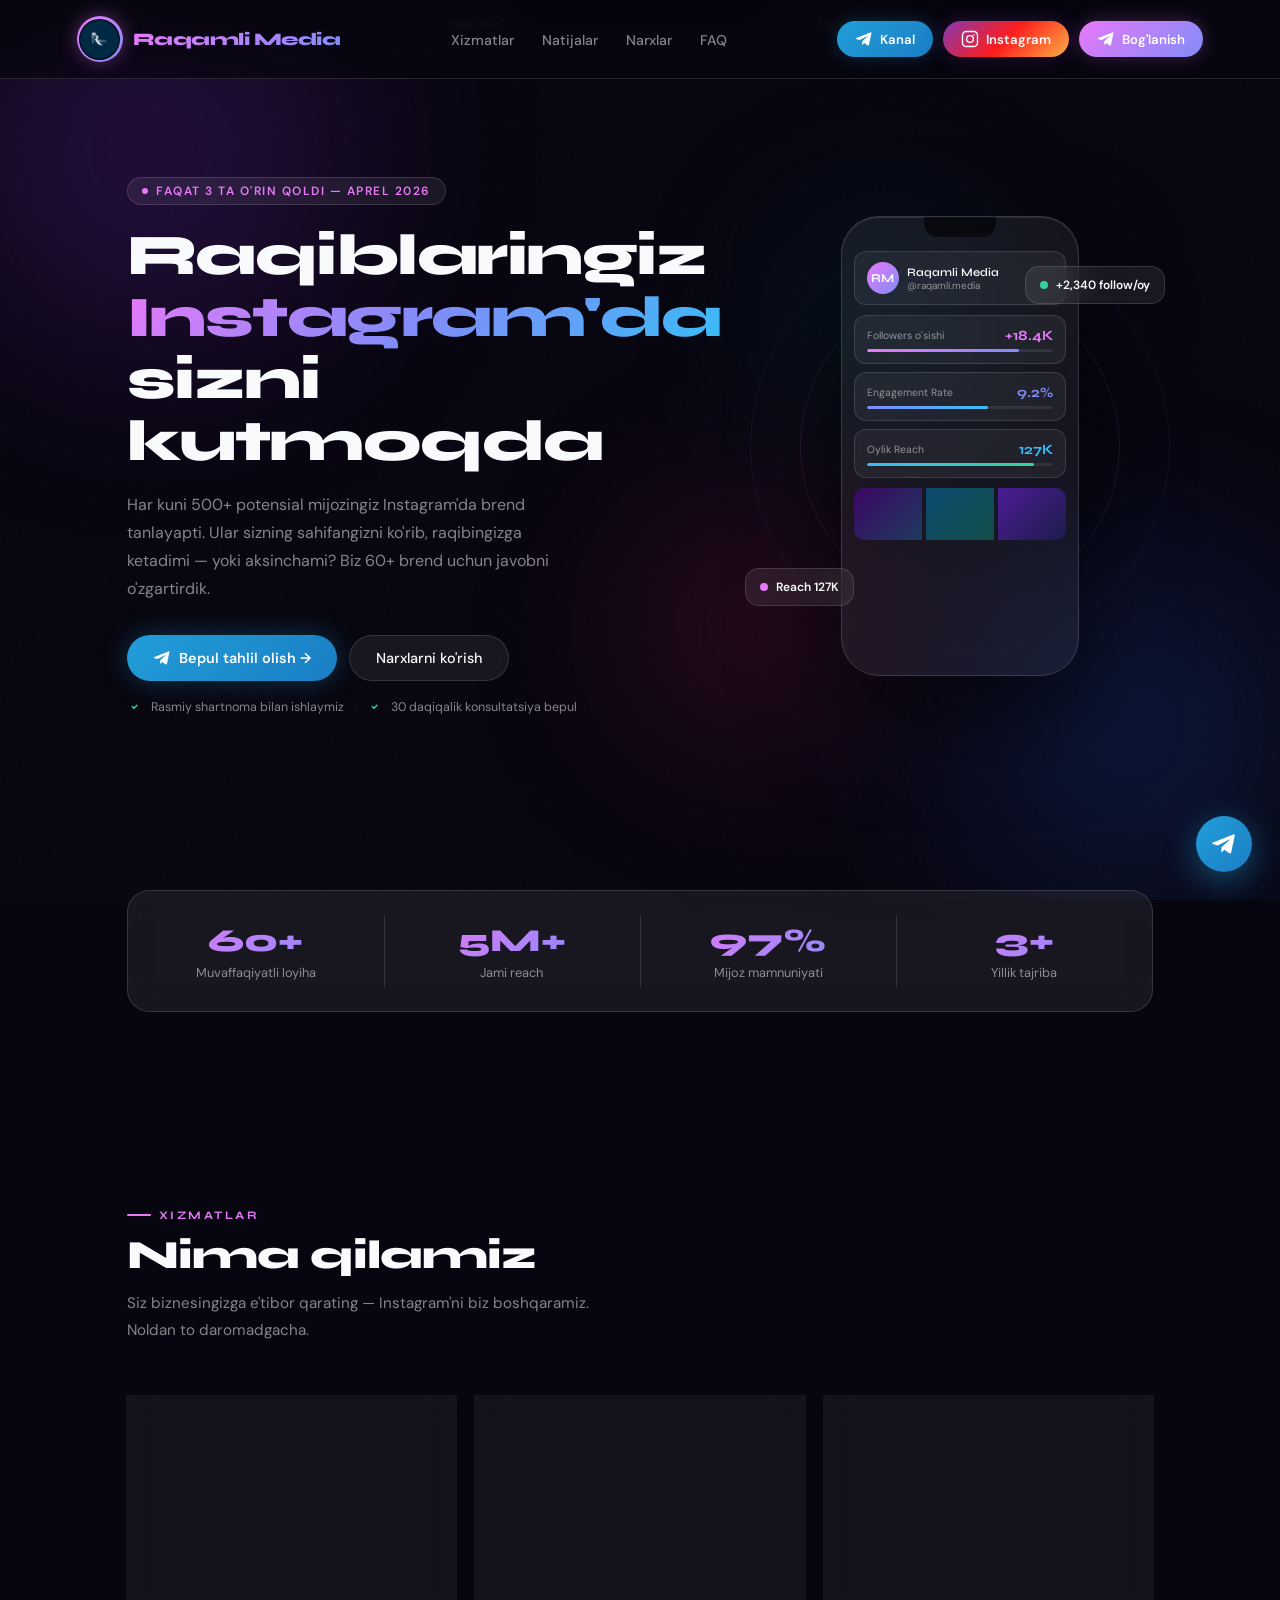
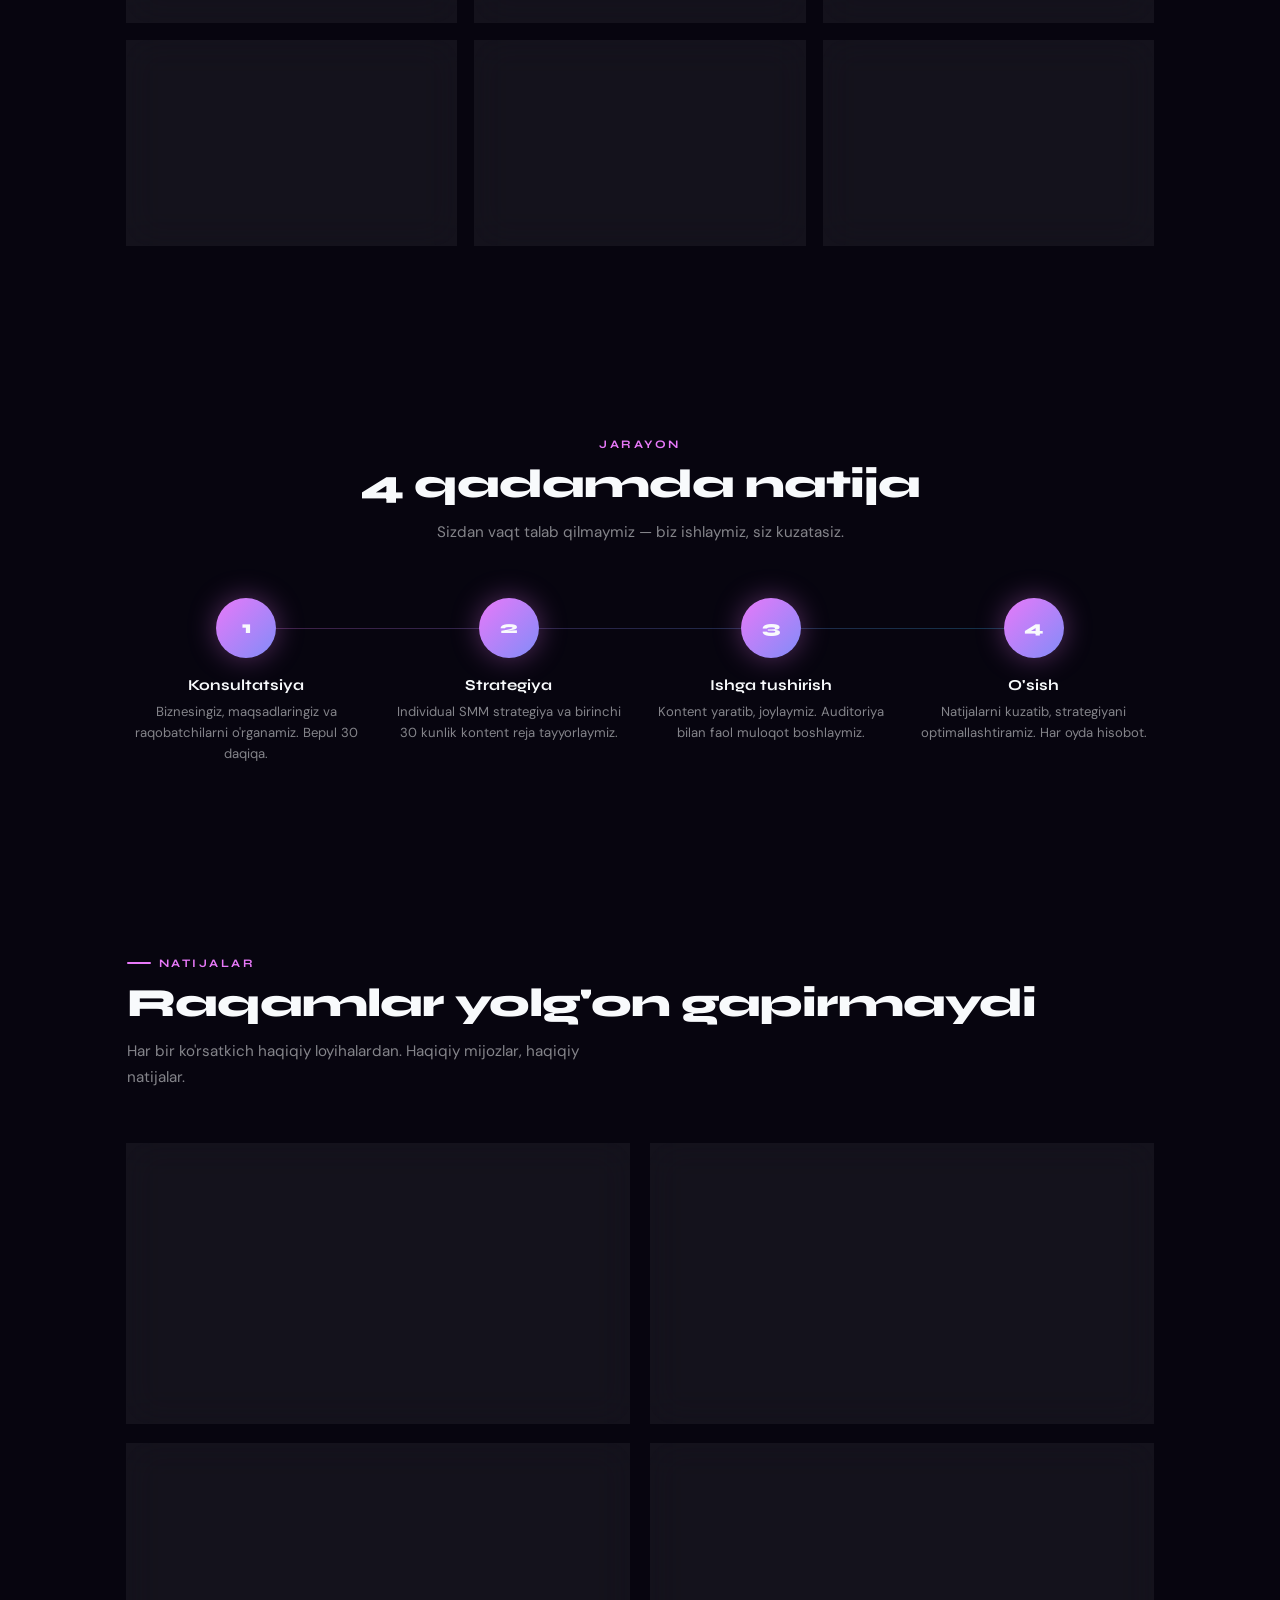
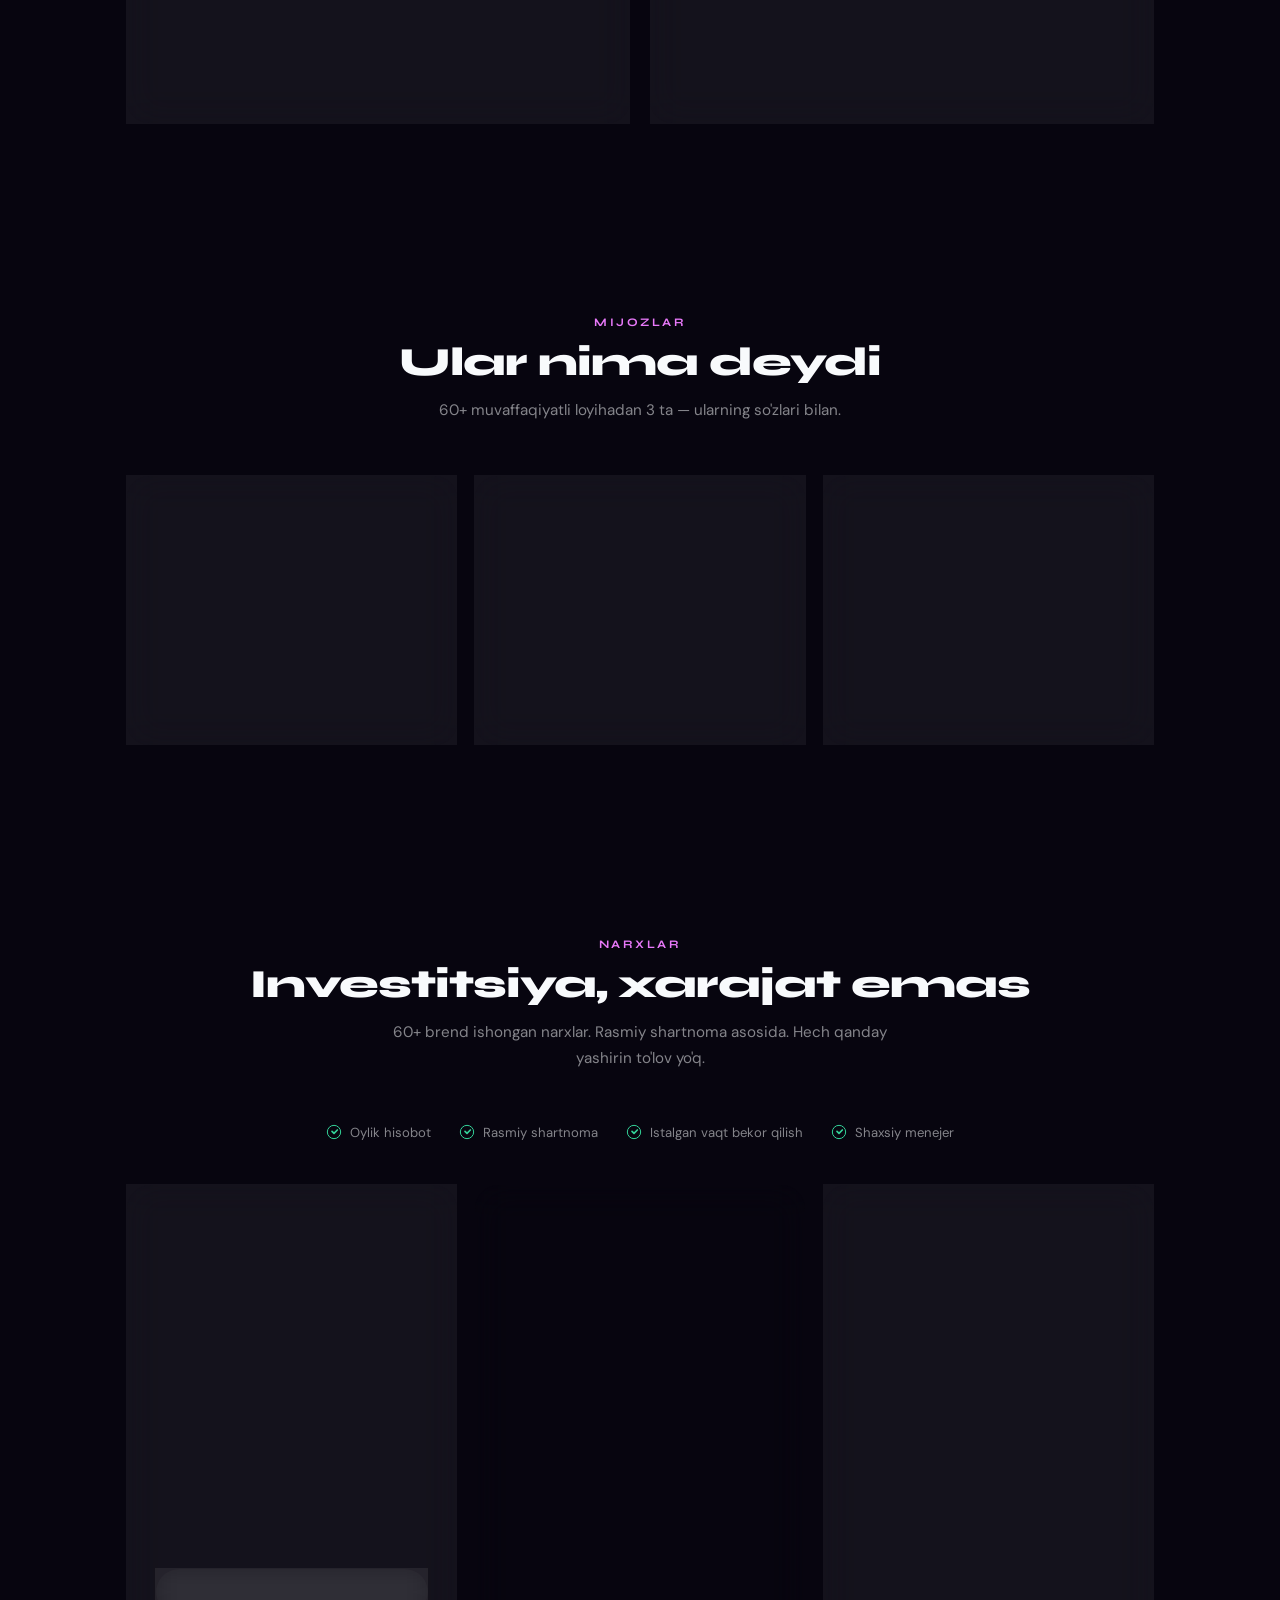
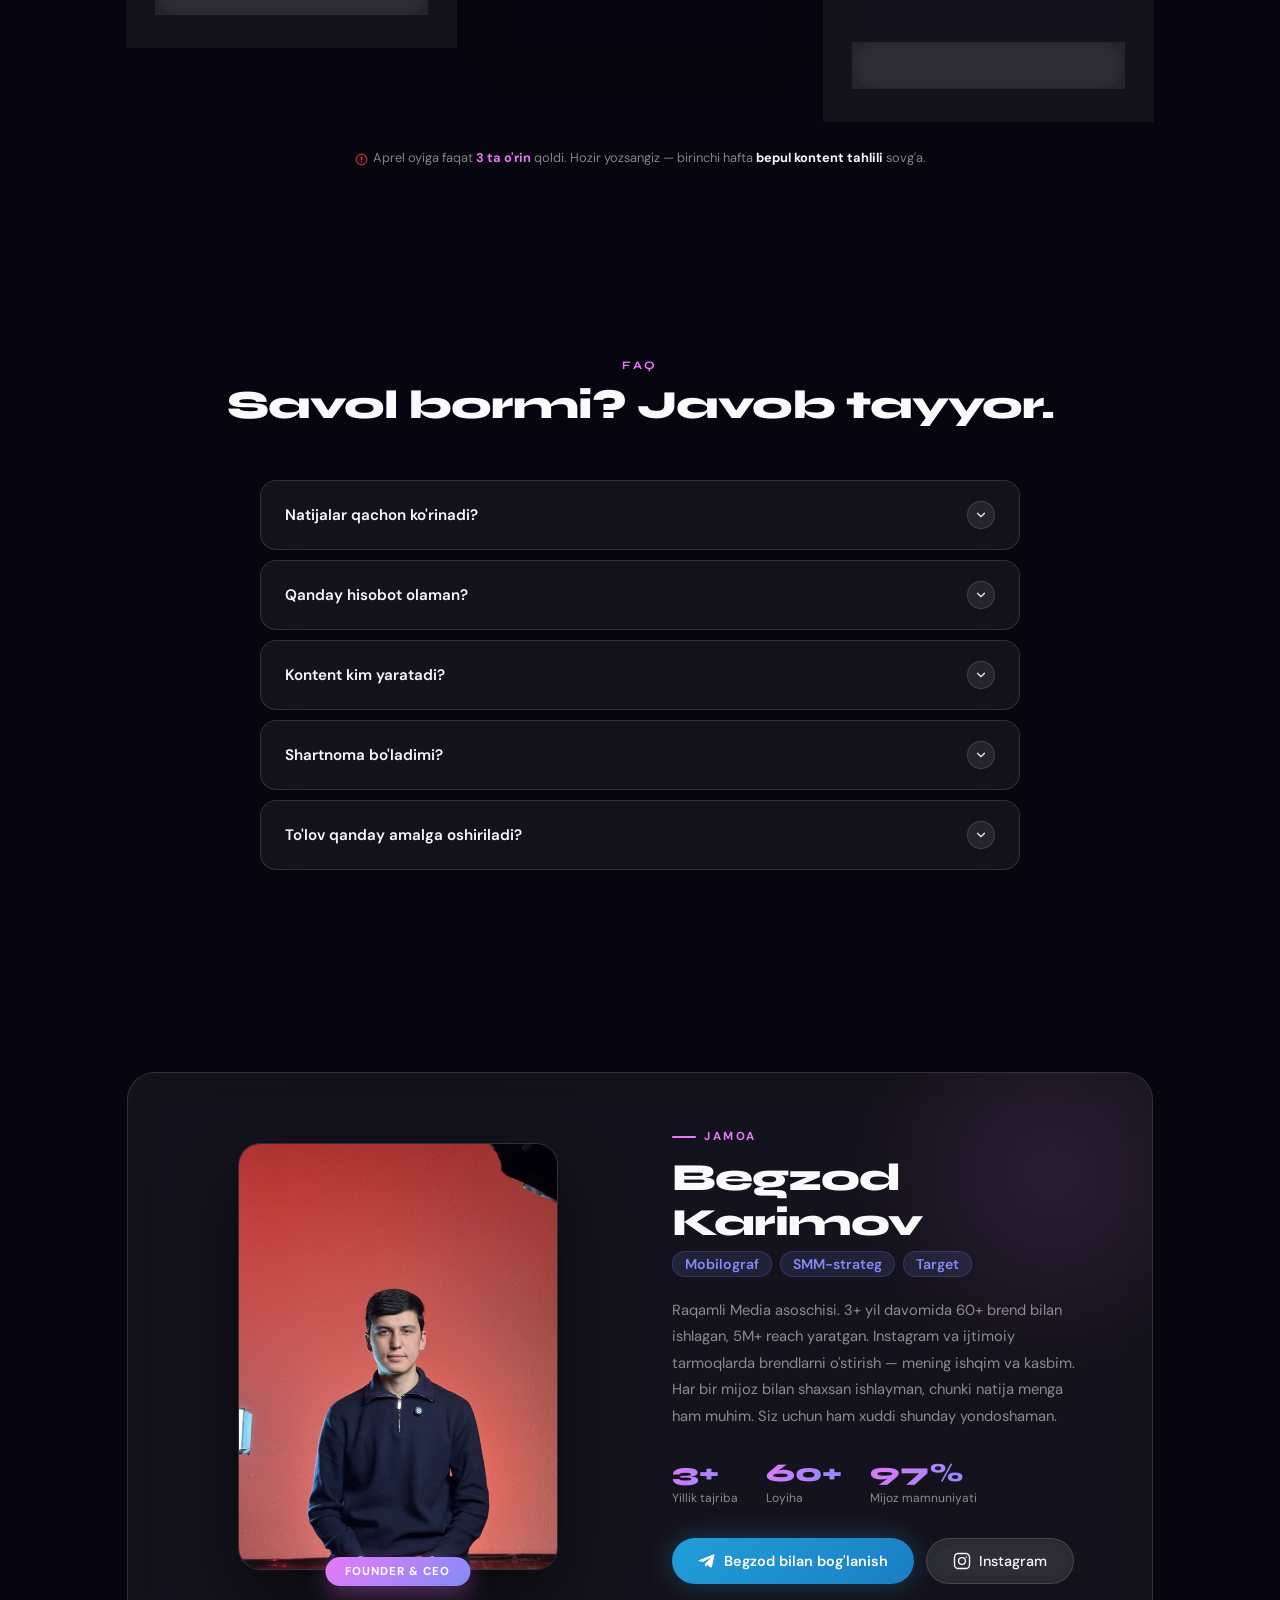
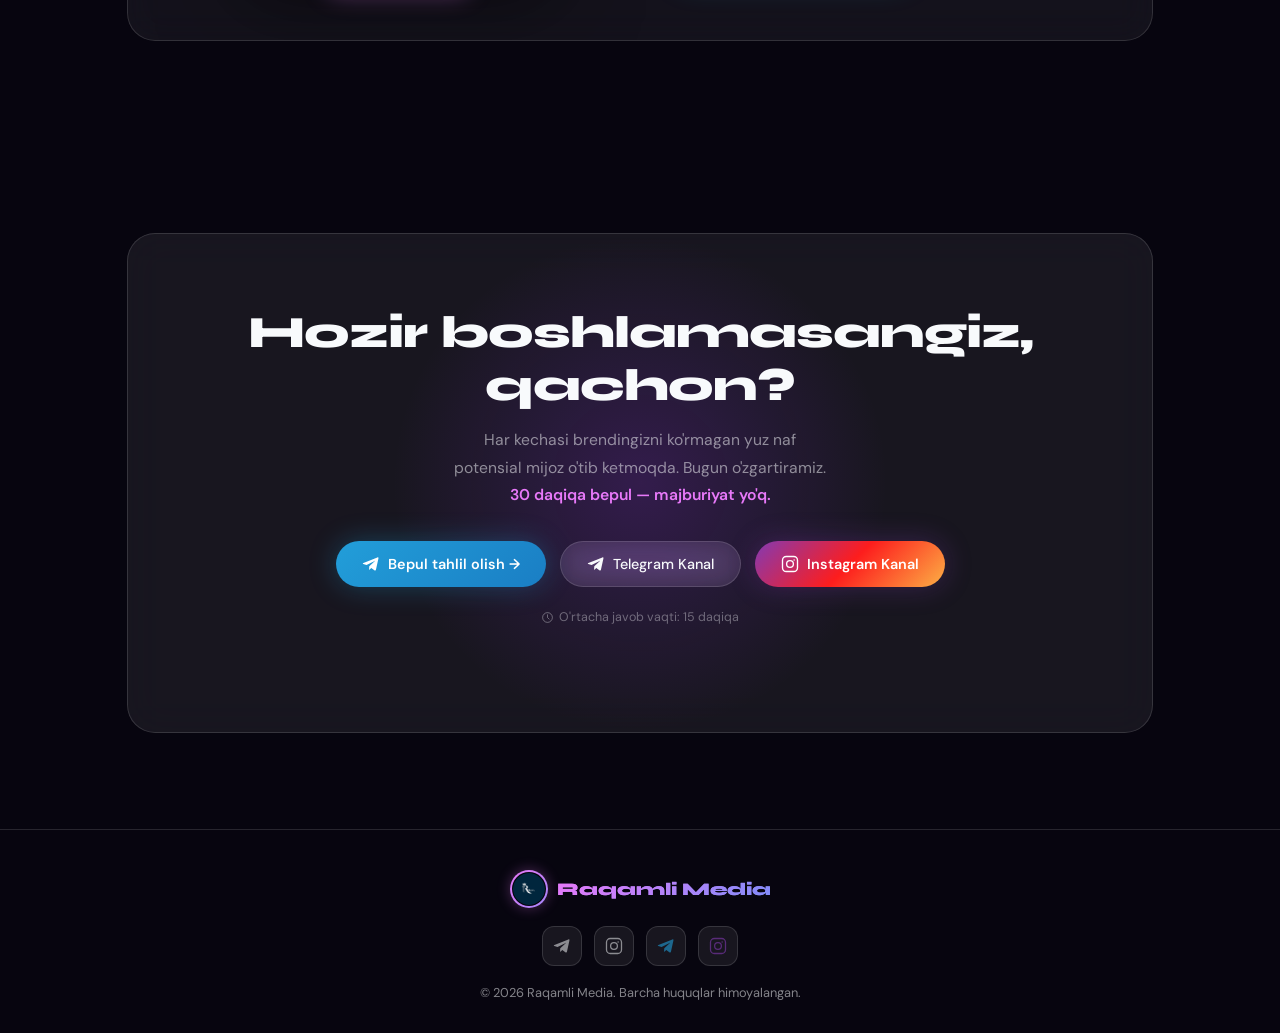
==== commit 0327e7ec: "Add files via upload" ====
--- a/index.html
+++ b/index.html
@@ -7,12 +7,12 @@
 <link rel="icon" type="image/svg+xml" href="data:image/svg+xml,%3Csvg xmlns='http://www.w3.org/2000/svg' viewBox='0 0 32 32'%3E%3Cdefs%3E%3ClinearGradient id='g' x1='0%25' y1='0%25' x2='100%25' y2='100%25'%3E%3Cstop offset='0%25' stop-color='%23e879f9'/%3E%3Cstop offset='100%25' stop-color='%23818cf8'/%3E%3C/linearGradient%3E%3C/defs%3E%3Crect width='32' height='32' rx='8' fill='url(%23g)'/%3E%3Ctext x='16' y='22' text-anchor='middle' font-family='Arial' font-weight='bold' font-size='14' fill='white'%3ERM%3C/text%3E%3C/svg%3E">
 <meta name="description" content="Raqamli Media — Instagram SMM agentligi. Kontent strategiyasi, professional dizayn va targetli reklama orqali brendingizni o'stiramiz.">
 
-<!-- Google Fonts -->
+<!-- ✅ FIX 1: Haqiqiy Google Fonts -->
 <link rel="preconnect" href="https://fonts.googleapis.com">
 <link rel="preconnect" href="https://fonts.gstatic.com" crossorigin>
 <link href="https://fonts.googleapis.com/css2?family=Syne:wght@700;800&family=DM+Sans:ital,wght@0,300;0,400;0,500;1,400&display=swap" rel="stylesheet">
 
-<!-- Open Graph / Social Meta Tags -->
+<!-- ✅ FIX 8: Open Graph / Social Meta Tags -->
 <meta property="og:title" content="Raqamli Media — Instagram SMM Agentligi">
 <meta property="og:description" content="Kontent strategiyasi, professional dizayn va targetli reklama orqali brendingizni o'stiramiz.">
 <meta property="og:type" content="website">
@@ -24,48 +24,1609 @@
 <meta name="twitter:description" content="Kontent strategiyasi, professional dizayn va targetli reklama orqali brendingizni o'stiramiz.">
 <meta name="twitter:image" content="https://raqamlimedia.uz/preview.jpg">
 
-<!-- CSS Fayllar -->
-<link rel="stylesheet" href="css/variables.css">
-<link rel="stylesheet" href="css/nav.css">
-<link rel="stylesheet" href="css/hero.css">
-<link rel="stylesheet" href="css/sections.css">
-<link rel="stylesheet" href="css/pricing.css">
-<link rel="stylesheet" href="css/founder-cta-footer.css">
-<link rel="stylesheet" href="css/utils.css">
+<!-- ✅ FIX 3: Barcha CSS bitta <style> blokda -->
+<style>
+:root {
+  --glass: rgba(255,255,255,0.07);
+  --glass-b: rgba(255,255,255,0.13);
+  --glass-h: rgba(255,255,255,0.11);
+  --accent: #e879f9;
+  --accent2: #818cf8;
+  --accent3: #38bdf8;
+  --gold: #fbbf24;
+  --text: #f8fafc;
+  --muted: rgba(248,250,252,0.52);
+  --bg: #07050f;
+  --card-bg: rgba(255,255,255,0.055);
+}
+
+*,*::before,*::after{box-sizing:border-box;margin:0;padding:0}
+html{scroll-behavior:smooth;font-size:16px}
+body{
+  font-family:'DM Sans','Helvetica Neue','Segoe UI',Arial,sans-serif;
+  background:var(--bg);
+  color:var(--text);
+  overflow-x:hidden;
+  min-height:100vh;
+}
+
+.nav-logo, .hero h1, .loader-logo, .mobile-menu ul a,
+h1, h2, h3, .sec-label, .stat-n {
+  font-family:'Syne','Trebuchet MS','Century Gothic',Arial,sans-serif;
+}
+
+/* ── PAGE LOAD ── */
+body.loading { overflow: hidden; }
+.page-loader {
+  position:fixed;inset:0;z-index:9999;
+  background:var(--bg);
+  display:flex;align-items:center;justify-content:center;
+  transition:opacity .5s ease, visibility .5s ease;
+}
+.page-loader.hidden { opacity:0; visibility:hidden; pointer-events:none; }
+.loader-logo {
+  font-family:'Syne',sans-serif;font-weight:800;font-size:1.5rem;
+  background:linear-gradient(135deg,var(--accent),var(--accent2));
+  -webkit-background-clip:text;-webkit-text-fill-color:transparent;background-clip:text;
+  animation:loaderPulse 1s ease-in-out infinite;
+}
+@keyframes loaderPulse { 0%,100%{opacity:1} 50%{opacity:.4} }
+
+/* ── BACKGROUND ── */
+.bg-wrap{position:fixed;inset:0;z-index:0;pointer-events:none;overflow:hidden}
+.orb{position:absolute;border-radius:50%;filter:blur(90px);opacity:.28}
+.o1{width:600px;height:600px;background:radial-gradient(circle,#9333ea,transparent 70%);top:-150px;left:-150px;animation:orb1 16s ease-in-out infinite alternate}
+.o2{width:500px;height:500px;background:radial-gradient(circle,#2563eb,transparent 70%);bottom:-80px;right:-100px;animation:orb1 20s ease-in-out infinite alternate-reverse}
+.o3{width:350px;height:350px;background:radial-gradient(circle,#db2777,transparent 70%);top:50%;left:45%;animation:orb1 13s ease-in-out infinite alternate}
+.o4{width:280px;height:280px;background:radial-gradient(circle,#0891b2,transparent 70%);top:20%;right:20%;animation:orb1 18s ease-in-out infinite alternate}
+@keyframes orb1{from{transform:translate(0,0) scale(1)}to{transform:translate(40px,50px) scale(1.12)}}
+body::before{
+  content:'';position:fixed;inset:0;z-index:0;
+  background-image:url("data:image/svg+xml,%3Csvg viewBox='0 0 256 256' xmlns='http://www.w3.org/2000/svg'%3E%3Cfilter id='noise'%3E%3CfeTurbulence type='fractalNoise' baseFrequency='0.9' numOctaves='4' stitchTiles='stitch'/%3E%3C/filter%3E%3Crect width='100%25' height='100%25' filter='url(%23noise)' opacity='0.04'/%3E%3C/svg%3E");
+  pointer-events:none;opacity:.5;
+}
+
+/* ── NAV ── */
+nav{
+  position:fixed;top:0;left:0;right:0;z-index:200;
+  padding:16px 6%;
+  display:flex;align-items:center;justify-content:space-between;
+  background:rgba(7,5,15,0.65);
+  backdrop-filter:blur(24px);
+  border-bottom:1px solid var(--glass-b);
+  transition:padding .3s;
+}
+nav.scrolled { padding:11px 6%; background:rgba(7,5,15,0.92); }
+.nav-logo{
+  text-decoration:none;
+  position:relative;z-index:201;
+  display:flex;align-items:center;gap:10px;
+}
+/* Story ring wrapper */
+.nav-logo-ring{
+  position:relative;
+  width:46px;height:46px;
+  border-radius:50%;
+  padding:2.5px;
+  background:linear-gradient(135deg,var(--accent),var(--accent2),var(--accent3),var(--accent));
+  background-size:300% 300%;
+  animation:storyRing 3s linear infinite;
+  box-shadow:0 0 18px rgba(232,121,249,0.35);
+  transition:box-shadow .3s, transform .3s;
+  flex-shrink:0;
+}
+.nav-logo:hover .nav-logo-ring{
+  box-shadow:0 0 32px rgba(232,121,249,0.6), 0 0 60px rgba(129,140,248,0.3);
+  transform:scale(1.07);
+}
+@keyframes storyRing{
+  0%{background-position:0% 50%}
+  50%{background-position:100% 50%}
+  100%{background-position:0% 50%}
+}
+.nav-logo-ring-inner{
+  width:100%;height:100%;
+  border-radius:50%;
+  overflow:hidden;
+  background:var(--bg);
+  border:1.5px solid rgba(7,5,15,0.9);
+  display:flex;align-items:center;justify-content:center;
+}
+.nav-logo-img{
+  width:100%;height:100%;
+  object-fit:cover;
+  border-radius:50%;
+  filter:brightness(1.08) saturate(1.05);
+}
+/* Logo text next to ring */
+.nav-logo-text{
+  font-family:'Syne',sans-serif;font-weight:800;font-size:1.1rem;
+  background:linear-gradient(135deg,var(--accent),var(--accent2));
+  -webkit-background-clip:text;-webkit-text-fill-color:transparent;background-clip:text;
+  letter-spacing:-0.5px;
+  white-space:nowrap;
+}
+.nav-links{display:flex;gap:28px;list-style:none}
+.nav-links a{
+  color:var(--muted);text-decoration:none;font-size:.88rem;font-weight:500;
+  transition:color .2s;position:relative;
+}
+.nav-links a::after{
+  content:'';position:absolute;bottom:-3px;left:0;width:0;height:1px;
+  background:var(--accent);transition:width .3s;
+}
+.nav-links a:hover{color:var(--text)}
+.nav-links a:hover::after{width:100%}
+.nav-links a.active{color:var(--text)}
+.nav-links a.active::after{width:100%}
+/* ✅ FIX 6: Focus styles for keyboard nav */
+.nav-links a:focus-visible{outline:2px solid var(--accent);outline-offset:4px;border-radius:4px}
+.nav-actions{display:flex;gap:10px;align-items:center}
+.nav-tg,.nav-ig{
+  display:flex;align-items:center;gap:7px;
+  padding:9px 18px;border-radius:50px;
+  font-size:.82rem;font-weight:600;text-decoration:none;
+  transition:transform .2s,box-shadow .2s;
+}
+.nav-tg{background:linear-gradient(135deg,#229ed9,#1a7ec4);color:#fff;box-shadow:0 0 20px rgba(34,158,217,.25)}
+.nav-tg:hover{transform:translateY(-2px);box-shadow:0 0 30px rgba(34,158,217,.45)}
+.nav-ig{background:linear-gradient(135deg,#833ab4,#fd1d1d,#fcb045);color:#fff;box-shadow:0 0 20px rgba(131,58,180,.25)}
+.nav-ig:hover{transform:translateY(-2px);box-shadow:0 0 30px rgba(131,58,180,.45)}
+
+/* ── BURGER ── */
+.burger{
+  display:none;flex-direction:column;gap:5px;cursor:pointer;padding:4px;
+  position:relative;z-index:201;
+  background:none;border:none;
+}
+/* ✅ FIX 6: Focus style for burger */
+.burger:focus-visible{outline:2px solid var(--accent);outline-offset:4px;border-radius:4px}
+.burger span{
+  width:22px;height:2px;background:var(--text);border-radius:2px;
+  transition:.3s;display:block;transform-origin:center;
+}
+.burger.open span:nth-child(1){transform:translateY(7px) rotate(45deg)}
+.burger.open span:nth-child(2){opacity:0;transform:scaleX(0)}
+.burger.open span:nth-child(3){transform:translateY(-7px) rotate(-45deg)}
+
+/* ── MOBILE MENU ── */
+.mobile-menu{
+  display:flex;
+  position:fixed;top:0;left:0;right:0;bottom:0;z-index:199;
+  background:rgba(7,5,15,0.97);
+  backdrop-filter:blur(24px);
+  flex-direction:column;align-items:center;justify-content:center;gap:12px;
+  transform:translateY(-100%);
+  visibility:hidden;
+  pointer-events:none;
+  transition:transform .4s cubic-bezier(0.4,0,0.2,1), visibility .4s;
+}
+.mobile-menu.open{transform:translateY(0);visibility:visible;pointer-events:auto;}
+.mobile-menu ul{list-style:none;display:flex;flex-direction:column;align-items:center;gap:8px;margin-bottom:24px}
+.mobile-menu ul a{
+  font-family:'Syne',sans-serif;font-size:1.6rem;font-weight:700;
+  color:var(--muted);text-decoration:none;transition:color .2s;display:block;padding:8px 0;
+}
+.mobile-menu ul a:hover{color:var(--text)}
+.mobile-menu-actions{display:flex;flex-direction:column;gap:10px;align-items:center;width:80%;max-width:280px}
+
+/* ── WRAP ── */
+.wrap{position:relative;z-index:1;max-width:1180px;margin:0 auto;padding:0 6%}
+
+/* ── HERO ── */
+.hero{min-height:100vh;display:flex;align-items:center;padding-top:88px}
+.hero-inner{display:grid;grid-template-columns:1.05fr .95fr;gap:64px;align-items:center}
+.hero-eyebrow{
+  display:inline-flex;align-items:center;gap:8px;
+  padding:5px 14px;border-radius:50px;
+  background:var(--glass);border:1px solid var(--glass-b);
+  font-size:.75rem;font-weight:600;letter-spacing:1.5px;text-transform:uppercase;
+  color:var(--accent);margin-bottom:20px;backdrop-filter:blur(12px);
+}
+.pulse-dot{width:6px;height:6px;border-radius:50%;background:var(--accent);animation:pulse 2s infinite}
+@keyframes pulse{0%,100%{opacity:1;transform:scale(1)}50%{opacity:.4;transform:scale(.8)}}
+.hero h1{
+  font-family:'Syne',sans-serif;
+  font-size:clamp(2.2rem,4.5vw,3.6rem);
+  font-weight:800;line-height:1.08;letter-spacing:-1.5px;
+  margin-bottom:18px;
+}
+.hero h1 .g{
+  background:linear-gradient(135deg,var(--accent),var(--accent2),var(--accent3));
+  -webkit-background-clip:text;-webkit-text-fill-color:transparent;background-clip:text;
+}
+.hero-sub{font-size:1rem;color:var(--muted);line-height:1.75;margin-bottom:32px;max-width:460px}
+.hero-btns{display:flex;gap:12px;flex-wrap:wrap}
+
+.btn-tg{
+  display:inline-flex;align-items:center;gap:8px;
+  padding:13px 26px;border-radius:50px;
+  background:linear-gradient(135deg,#229ed9,#1a7ec4);
+  color:#fff;font-weight:600;font-size:.9rem;text-decoration:none;
+  box-shadow:0 0 28px rgba(34,158,217,.3);
+  transition:transform .2s,box-shadow .2s;
+}
+.btn-tg:hover{transform:translateY(-2px);box-shadow:0 0 42px rgba(34,158,217,.5)}
+/* ✅ FIX 6: Focus styles for buttons */
+.btn-tg:focus-visible,.btn-ig:focus-visible,.btn-ghost:focus-visible,.price-btn:focus-visible{outline:2px solid var(--accent);outline-offset:3px;border-radius:50px}
+.btn-ig{
+  display:inline-flex;align-items:center;gap:8px;
+  padding:13px 26px;border-radius:50px;
+  background:linear-gradient(135deg,#833ab4,#fd1d1d,#fcb045);
+  color:#fff;font-weight:600;font-size:.9rem;text-decoration:none;
+  box-shadow:0 0 28px rgba(131,58,180,.3);
+  transition:transform .2s,box-shadow .2s;
+}
+.btn-ig:hover{transform:translateY(-2px);box-shadow:0 0 42px rgba(131,58,180,.5)}
+.btn-ghost{
+  display:inline-flex;align-items:center;gap:8px;
+  padding:13px 26px;border-radius:50px;
+  border:1px solid var(--glass-b);background:var(--glass);
+  color:var(--text);font-weight:500;font-size:.9rem;text-decoration:none;
+  backdrop-filter:blur(12px);transition:background .2s,transform .2s;
+}
+.btn-ghost:hover{background:var(--glass-h);transform:translateY(-2px)}
+
+/* Hero Visual */
+.hero-vis{position:relative;display:flex;justify-content:center;align-items:center;height:480px}
+.phone{
+  width:238px;height:460px;border-radius:38px;
+  background:rgba(255,255,255,0.06);
+  border:1px solid rgba(255,255,255,0.14);
+  backdrop-filter:blur(24px);
+  box-shadow:0 40px 100px rgba(0,0,0,.55),inset 0 1px 0 rgba(255,255,255,.1);
+  position:relative;overflow:hidden;
+  animation:float 7s ease-in-out infinite;z-index:2;
+}
+@keyframes float{0%,100%{transform:translateY(0)}50%{transform:translateY(-16px)}}
+.phone-top{width:72px;height:20px;background:rgba(0,0,0,.6);border-radius:0 0 14px 14px;margin:0 auto}
+.phone-inner{padding:14px 12px}
+.ph-header{
+  display:flex;align-items:center;gap:8px;
+  background:rgba(255,255,255,.05);border:1px solid var(--glass-b);
+  border-radius:12px;padding:10px 12px;margin-bottom:10px;
+}
+.ph-avatar{
+  width:32px;height:32px;border-radius:50%;
+  background:linear-gradient(135deg,var(--accent),var(--accent2));
+  display:flex;align-items:center;justify-content:center;font-size:.75rem;font-weight:700;
+  font-family:'Syne',sans-serif;flex-shrink:0;
+}
+.ph-name{font-size:.72rem;font-weight:600;font-family:'Syne',sans-serif}
+.ph-handle{font-size:.62rem;color:var(--muted)}
+.ph-stat{
+  background:rgba(255,255,255,.05);border:1px solid var(--glass-b);
+  border-radius:12px;padding:11px 12px;margin-bottom:8px;
+}
+.ph-stat-row{display:flex;justify-content:space-between;align-items:center;margin-bottom:5px}
+.ph-label{font-size:.65rem;color:var(--muted)}
+.ph-val{font-family:'Syne',sans-serif;font-size:.88rem;font-weight:700}
+.pv-pink{color:var(--accent)}
+.pv-blue{color:var(--accent2)}
+.pv-sky{color:var(--accent3)}
+.ph-bar{height:3px;border-radius:3px;background:rgba(255,255,255,.08);overflow:hidden}
+.ph-fill{height:100%;border-radius:3px}
+.pf1{background:linear-gradient(90deg,var(--accent),var(--accent2));width:82%}
+.pf2{background:linear-gradient(90deg,var(--accent2),var(--accent3));width:65%}
+.pf3{background:linear-gradient(90deg,var(--accent3),#34d399);width:90%}
+.ph-posts{display:grid;grid-template-columns:1fr 1fr 1fr;gap:4px;margin-top:10px;border-radius:10px;overflow:hidden}
+.ph-post{height:52px;display:flex;align-items:center;justify-content:center}
+.pp1{background:linear-gradient(135deg,#3b0764,#1e3a5f)}
+.pp2{background:linear-gradient(135deg,#0c4a6e,#134e4a)}
+.pp3{background:linear-gradient(135deg,#4c1d95,#1e1b4b)}
+
+.ring{position:absolute;border-radius:50%;border:1px solid}
+.r1{width:320px;height:320px;border-color:rgba(232,121,249,.12);animation:spin 25s linear infinite;top:50%;left:50%;transform:translate(-50%,-50%)}
+.r2{width:420px;height:420px;border-color:rgba(129,140,248,.08);animation:spin 35s linear infinite reverse;top:50%;left:50%;transform:translate(-50%,-50%)}
+@keyframes spin{to{transform:translate(-50%,-50%) rotate(360deg)}}
+
+.fb{
+  position:absolute;
+  background:rgba(255,255,255,.08);border:1px solid var(--glass-b);
+  backdrop-filter:blur(16px);border-radius:14px;padding:10px 14px;
+  display:flex;align-items:center;gap:8px;font-size:.75rem;font-weight:600;
+  animation:float2 5s ease-in-out infinite;z-index:3;
+}
+.fb1{top:60px;right:-30px;animation-delay:-1s}
+.fb2{bottom:80px;left:-40px;animation-delay:-3s}
+@keyframes float2{0%,100%{transform:translateY(0)}50%{transform:translateY(-10px)}}
+.fb-dot{width:8px;height:8px;border-radius:50%}
+.fd1{background:#34d399}
+.fd2{background:var(--accent)}
+
+/* ── STATS ── */
+.stats-row{
+  position:relative;z-index:1;
+  display:grid;grid-template-columns:repeat(4,1fr);
+  gap:0;
+  background:var(--glass);border:1px solid var(--glass-b);
+  border-radius:22px;backdrop-filter:blur(20px);
+  margin:-10px 0 100px;
+  overflow:hidden;
+}
+.stat-cell{padding:30px 24px;text-align:center;position:relative}
+.stat-cell+.stat-cell::before{content:'';position:absolute;left:0;top:20%;bottom:20%;width:1px;background:var(--glass-b)}
+.stat-n{
+  font-family:'Syne',sans-serif;font-size:2rem;font-weight:800;
+  background:linear-gradient(135deg,var(--accent),var(--accent2));
+  -webkit-background-clip:text;-webkit-text-fill-color:transparent;background-clip:text;
+  margin-bottom:4px;
+}
+.stat-t{font-size:.8rem;color:var(--muted)}
+
+/* ── SECTION COMMON ── */
+section{padding:96px 0}
+.sec-label{
+  font-size:.72rem;font-weight:700;letter-spacing:2.5px;text-transform:uppercase;
+  color:var(--accent);margin-bottom:10px;display:flex;align-items:center;gap:8px;
+}
+.sec-label::before{content:'';width:24px;height:2px;background:var(--accent);border-radius:2px}
+.sec-title{
+  font-family:'Syne',sans-serif;
+  font-size:clamp(1.8rem,3.2vw,2.5rem);
+  font-weight:800;letter-spacing:-1px;margin-bottom:12px;line-height:1.15;
+}
+.sec-desc{font-size:.95rem;color:var(--muted);line-height:1.75;max-width:500px}
+.sec-head{margin-bottom:52px}
+.sec-head.center{text-align:center}
+.sec-head.center .sec-label{justify-content:center}
+.sec-head.center .sec-label::before{display:none}
+.sec-head.center .sec-desc{margin:0 auto}
+
+/* ── SERVICES ── */
+.srv-grid{display:grid;grid-template-columns:repeat(3,1fr);gap:18px}
+.srv-card{
+  background:var(--card-bg);border:1px solid var(--glass-b);
+  border-radius:22px;padding:30px 26px;
+  backdrop-filter:blur(18px);
+  transition:transform .3s,background .3s,box-shadow .3s;
+  cursor:default;
+}
+.srv-card:hover{transform:translateY(-7px);background:var(--glass-h);box-shadow:0 24px 64px rgba(0,0,0,.35)}
+.srv-icon{
+  width:50px;height:50px;border-radius:15px;
+  display:flex;align-items:center;justify-content:center;
+  margin-bottom:18px;
+}
+.si1{background:rgba(232,121,249,.12)}
+.si2{background:rgba(129,140,248,.12)}
+.si3{background:rgba(56,189,248,.12)}
+.si4{background:rgba(52,211,153,.12)}
+.si5{background:rgba(251,191,36,.12)}
+.si6{background:rgba(251,113,133,.12)}
+.srv-card h3{font-family:'Syne',sans-serif;font-size:1.05rem;font-weight:700;margin-bottom:9px}
+.srv-card p{font-size:.85rem;color:var(--muted);line-height:1.65}
+
+/* ── PROCESS ── */
+.proc-grid{display:grid;grid-template-columns:repeat(4,1fr);gap:24px;position:relative}
+.proc-line{
+  position:absolute;top:30px;left:calc(12.5% + 12px);right:calc(12.5% + 12px);
+  height:1px;background:linear-gradient(90deg,var(--accent),var(--accent2),var(--accent3));
+  opacity:.25;
+}
+.proc-step{text-align:center;position:relative;z-index:1}
+.proc-num{
+  width:60px;height:60px;border-radius:50%;
+  background:linear-gradient(135deg,var(--accent),var(--accent2));
+  display:flex;align-items:center;justify-content:center;
+  font-family:'Syne',sans-serif;font-weight:800;font-size:1.1rem;
+  margin:0 auto 18px;
+  box-shadow:0 0 28px rgba(232,121,249,.35);
+}
+.proc-step h4{font-family:'Syne',sans-serif;font-size:.95rem;font-weight:700;margin-bottom:7px}
+.proc-step p{font-size:.82rem;color:var(--muted);line-height:1.6}
+
+/* ── RESULTS ── */
+.res-grid{display:grid;grid-template-columns:repeat(2,1fr);gap:20px}
+.res-card{
+  background:var(--card-bg);border:1px solid var(--glass-b);
+  border-radius:22px;overflow:hidden;backdrop-filter:blur(18px);
+  transition:transform .3s;
+}
+.res-card:hover{transform:translateY(-7px)}
+.res-visual{height:170px;display:flex;align-items:center;justify-content:center;position:relative;overflow:hidden}
+.rv1{background:linear-gradient(145deg,#2e1065,#1e3a5f)}
+.rv2{background:linear-gradient(145deg,#0c1445,#134e4a)}
+.rv3{background:linear-gradient(145deg,#3b0764,#1a0533)}
+.res-body{padding:20px 22px}
+.res-tag{font-size:.7rem;font-weight:700;letter-spacing:1.5px;text-transform:uppercase;color:var(--accent);margin-bottom:5px}
+.res-body h3{font-family:'Syne',sans-serif;font-size:1rem;font-weight:700;margin-bottom:5px}
+.res-body p{font-size:.83rem;color:var(--muted)}
+.res-metric{
+  display:inline-flex;align-items:center;gap:5px;
+  margin-top:10px;padding:5px 12px;border-radius:50px;
+  background:rgba(52,211,153,.1);border:1px solid rgba(52,211,153,.2);
+  font-size:.75rem;font-weight:700;color:#34d399;
+}
+
+/* ── PRICING ── */
+.price-grid{display:grid;grid-template-columns:repeat(3,1fr);gap:18px;align-items:start}
+.price-card{
+  background:var(--card-bg);border:1px solid var(--glass-b);
+  border-radius:24px;padding:32px 28px;backdrop-filter:blur(18px);
+  transition:transform .3s;
+}
+.price-card:hover{transform:translateY(-7px)}
+.price-card.hot{
+  background:linear-gradient(145deg,rgba(147,51,234,.18),rgba(37,99,235,.12));
+  border-color:rgba(232,121,249,.35);
+  box-shadow:0 0 60px rgba(147,51,234,.2);
+  position:relative;
+}
+.hot-badge{
+  position:absolute;top:-14px;left:50%;transform:translateX(-50%);
+  background:linear-gradient(135deg,var(--accent),var(--accent2));
+  color:#fff;font-size:.7rem;font-weight:700;letter-spacing:1.5px;
+  text-transform:uppercase;padding:5px 18px;border-radius:50px;white-space:nowrap;
+}
+.price-tier{font-size:.75rem;color:var(--muted);font-weight:600;text-transform:uppercase;letter-spacing:1px;margin-bottom:6px}
+
+/* ✅ FIX 5: Valyuta belgisi qo'shildi — dollar belgisi allaqachon bor, lekin price-amount style yangilandi */
+.price-amount{
+  font-family:'Syne',sans-serif;font-size:2.5rem;font-weight:800;line-height:1;margin-bottom:3px;
+  display:flex;align-items:baseline;gap:2px;
+}
+.price-currency{font-size:1.4rem;font-weight:700;opacity:.75}
+.price-num{font-size:2.5rem;font-weight:800;}
+.price-period{font-size:.82rem;color:var(--muted);margin-bottom:22px}
+.price-list{list-style:none;margin-bottom:26px}
+.price-list li{
+  font-size:.86rem;color:var(--muted);
+  padding:8px 0;border-bottom:1px solid rgba(255,255,255,.05);
+  display:flex;align-items:flex-start;gap:10px;line-height:1.45;
+}
+.price-list li:last-child{border:none}
+.chk{color:#34d399;flex-shrink:0;margin-top:2px;display:flex;align-items:center}
+.price-btn{
+  display:block;text-align:center;
+  padding:13px 0;border-radius:50px;
+  font-weight:600;font-size:.88rem;text-decoration:none;
+  transition:transform .2s,box-shadow .2s;
+}
+.pb-primary{
+  background:linear-gradient(135deg,var(--accent),var(--accent2));
+  color:#fff;box-shadow:0 0 28px rgba(232,121,249,.25);
+}
+.pb-primary:hover{transform:translateY(-2px);box-shadow:0 0 40px rgba(232,121,249,.45)}
+.pb-ghost{
+  border:1px solid var(--glass-b);background:var(--glass);
+  color:var(--text);backdrop-filter:blur(12px);
+}
+.pb-ghost:hover{background:var(--glass-h);transform:translateY(-2px)}
+
+/* ── TESTIMONIALS ── */
+.testi-grid{display:grid;grid-template-columns:repeat(3,1fr);gap:18px}
+.testi-card{
+  background:var(--card-bg);border:1px solid var(--glass-b);
+  border-radius:22px;padding:28px;backdrop-filter:blur(18px);
+}
+.stars{color:var(--gold);font-size:.8rem;letter-spacing:2px;margin-bottom:14px}
+.testi-q{font-size:.9rem;color:var(--text);line-height:1.7;margin-bottom:20px;font-style:italic;opacity:.8}
+.testi-author{display:flex;align-items:center;gap:12px}
+.av{
+  width:42px;height:42px;border-radius:50%;
+  display:flex;align-items:center;justify-content:center;
+  font-family:'Syne',sans-serif;font-size:.9rem;font-weight:700;flex-shrink:0;
+}
+.av1{background:linear-gradient(135deg,#7c3aed,#2563eb)}
+.av2{background:linear-gradient(135deg,#db2777,#ea580c)}
+.av3{background:linear-gradient(135deg,#0891b2,#059669)}
+.av-name{font-weight:600;font-size:.88rem}
+.av-role{font-size:.76rem;color:var(--muted)}
+
+/* ✅ FIX 4: Testimonial "Verified" badge */
+.testi-verified{
+  display:inline-flex;align-items:center;gap:5px;
+  margin-top:6px;padding:3px 10px;border-radius:20px;
+  background:rgba(52,211,153,.1);border:1px solid rgba(52,211,153,.2);
+  font-size:.68rem;font-weight:700;color:#34d399;
+  letter-spacing:.5px;
+}
+
+/* ── FAQ ── */
+.faq-list{max-width:760px;margin:0 auto}
+.faq-item{
+  background:var(--card-bg);border:1px solid var(--glass-b);
+  border-radius:16px;margin-bottom:10px;overflow:hidden;
+  backdrop-filter:blur(18px);
+}
+.faq-q{
+  width:100%;background:none;border:none;color:var(--text);
+  font-family:'DM Sans',sans-serif;font-size:.95rem;font-weight:600;
+  padding:20px 24px;display:flex;justify-content:space-between;align-items:center;
+  cursor:pointer;gap:12px;text-align:left;
+}
+.faq-q:hover{background:rgba(255,255,255,.03)}
+/* ✅ FIX 6: FAQ button focus */
+.faq-q:focus-visible{outline:2px solid var(--accent);outline-offset:-2px;border-radius:16px}
+.faq-arrow{
+  width:28px;height:28px;border-radius:50%;
+  background:var(--glass);border:1px solid var(--glass-b);
+  display:flex;align-items:center;justify-content:center;
+  flex-shrink:0;transition:transform .3s;
+}
+.faq-item.open .faq-arrow{transform:rotate(180deg)}
+.faq-a{max-height:0;overflow:hidden;transition:max-height .4s ease,padding .3s}
+.faq-item.open .faq-a{max-height:300px}
+.faq-a-inner{padding:0 24px 20px;font-size:.88rem;color:var(--muted);line-height:1.7}
+
+/* ── FOUNDER ── */
+.founder-box{
+  display:grid;grid-template-columns:1fr 1fr;gap:64px;align-items:center;
+  background:var(--card-bg);border:1px solid var(--glass-b);
+  border-radius:28px;padding:56px 60px;backdrop-filter:blur(18px);
+  position:relative;overflow:hidden;
+}
+.founder-box::before{
+  content:'';position:absolute;width:400px;height:400px;border-radius:50%;
+  background:radial-gradient(circle,rgba(232,121,249,.1),transparent 70%);
+  top:-100px;right:-100px;pointer-events:none;
+}
+.founder-img-wrap{
+  position:relative;display:flex;justify-content:center;
+}
+.founder-img{
+  width:100%;max-width:320px;aspect-ratio:3/4;object-fit:cover;object-position:top;
+  border-radius:22px;
+  border:1px solid var(--glass-b);
+  box-shadow:0 32px 80px rgba(0,0,0,.5);
+}
+.founder-badge{
+  position:absolute;bottom:-16px;left:50%;transform:translateX(-50%);
+  background:linear-gradient(135deg,var(--accent),var(--accent2));
+  color:#fff;font-size:.72rem;font-weight:700;letter-spacing:1px;text-transform:uppercase;
+  padding:7px 20px;border-radius:50px;white-space:nowrap;
+  box-shadow:0 8px 24px rgba(232,121,249,.35);
+}
+.founder-content{display:flex;flex-direction:column}
+.founder-tag{
+  font-size:.72rem;font-weight:700;letter-spacing:2.5px;text-transform:uppercase;
+  color:var(--accent);margin-bottom:12px;display:flex;align-items:center;gap:8px;
+}
+.founder-tag::before{content:'';width:24px;height:2px;background:var(--accent);border-radius:2px}
+.founder-name{
+  font-family:'Syne',sans-serif;font-size:clamp(1.8rem,3vw,2.4rem);
+  font-weight:800;letter-spacing:-1px;margin-bottom:6px;line-height:1.15;
+}
+.founder-role{
+  font-size:.88rem;color:var(--accent2);font-weight:600;margin-bottom:20px;
+  display:flex;align-items:center;gap:8px;flex-wrap:wrap;
+}
+.founder-role span{
+  padding:3px 12px;border-radius:20px;
+  background:rgba(129,140,248,.12);border:1px solid rgba(129,140,248,.2);
+}
+.founder-desc{font-size:.92rem;color:var(--muted);line-height:1.8;margin-bottom:28px}
+.founder-stats{display:flex;gap:28px;margin-bottom:32px}
+.f-stat{min-width:60px}
+.f-stat-n{
+  font-family:'Syne',sans-serif;font-size:1.6rem;font-weight:800;
+  background:linear-gradient(135deg,var(--accent),var(--accent2));
+  -webkit-background-clip:text;-webkit-text-fill-color:transparent;background-clip:text;
+}
+.f-stat-t{font-size:.75rem;color:var(--muted);margin-top:2px}
+.founder-btns{display:flex;gap:12px;flex-wrap:wrap}
+@media(max-width:960px){
+  .founder-box{grid-template-columns:1fr;padding:40px 28px;gap:40px;text-align:center}
+  .founder-tag{justify-content:center}
+  .founder-tag::before{display:none}
+  .founder-stats{justify-content:center}
+  .founder-btns{justify-content:center}
+  .founder-img{max-width:240px}
+}
+
+/* ── CTA ── */
+.cta-box{
+  background:var(--glass);border:1px solid var(--glass-b);
+  border-radius:28px;backdrop-filter:blur(20px);
+  padding:72px 60px;text-align:center;position:relative;overflow:hidden;
+}
+.cta-glow{
+  position:absolute;width:500px;height:500px;border-radius:50%;
+  background:radial-gradient(circle,rgba(147,51,234,.22),transparent 70%);
+  top:50%;left:50%;transform:translate(-50%,-50%);pointer-events:none;
+}
+.cta-box h2{
+  font-family:'Syne',sans-serif;
+  font-size:clamp(1.8rem,3.5vw,2.8rem);
+  font-weight:800;letter-spacing:-1px;margin-bottom:14px;position:relative;
+}
+.cta-box p{color:var(--muted);font-size:.98rem;line-height:1.75;margin-bottom:32px;position:relative}
+.cta-btns{display:flex;gap:14px;justify-content:center;flex-wrap:wrap;position:relative}
+
+/* ── FOOTER ── */
+footer{border-top:1px solid var(--glass-b);padding:40px 0 32px;position:relative;z-index:1}
+.footer-inner{display:flex;flex-direction:column;align-items:center;gap:18px;text-align:center}
+.footer-logo{
+  font-family:'Syne',sans-serif;font-weight:800;font-size:1.2rem;
+  background:linear-gradient(135deg,var(--accent),var(--accent2));
+  -webkit-background-clip:text;-webkit-text-fill-color:transparent;background-clip:text;
+}
+.footer-links{display:flex;gap:24px}
+.footer-links a{color:var(--muted);font-size:.85rem;text-decoration:none;transition:color .2s}
+.footer-links a:hover{color:var(--text)}
+.footer-socials{display:flex;gap:12px}
+.f-soc{
+  width:40px;height:40px;border-radius:12px;
+  background:var(--glass);border:1px solid var(--glass-b);
+  display:flex;align-items:center;justify-content:center;
+  text-decoration:none;transition:transform .2s,background .2s;
+}
+.f-soc:hover{transform:translateY(-3px);background:var(--glass-h)}
+/* ✅ FIX 6: Footer focus styles */
+.f-soc:focus-visible,.footer-links a:focus-visible{outline:2px solid var(--accent);outline-offset:3px;border-radius:4px}
+.footer-copy{font-size:.8rem;color:var(--muted)}
+
+/* ── FADE ── */
+.fi{opacity:0;transform:translateY(30px);transition:opacity .7s ease,transform .7s ease}
+.fi.vis{opacity:1;transform:translateY(0)}
+.fi-d1{transition-delay:.08s}
+.fi-d2{transition-delay:.16s}
+.fi-d3{transition-delay:.24s}
+
+/* ── FLOATING TG ── */
+.float-tg{
+  position:fixed;bottom:28px;right:28px;z-index:300;
+  width:56px;height:56px;border-radius:50%;
+  background:linear-gradient(135deg,#229ed9,#1a7ec4);
+  display:flex;align-items:center;justify-content:center;
+  text-decoration:none;
+  box-shadow:0 8px 32px rgba(34,158,217,.45);
+  transition:transform .3s,box-shadow .3s;
+  animation:floatBtn 3s ease-in-out infinite;
+}
+.float-tg:hover{transform:scale(1.1);box-shadow:0 12px 40px rgba(34,158,217,.6);animation:none}
+@keyframes floatBtn{0%,100%{transform:translateY(0)}50%{transform:translateY(-6px)}}
+.float-tg-label{
+  position:absolute;right:68px;top:50%;transform:translateY(-50%);
+  background:rgba(7,5,15,.92);border:1px solid var(--glass-b);
+  color:var(--text);font-size:.78rem;font-weight:600;
+  padding:6px 12px;border-radius:8px;white-space:nowrap;
+  opacity:0;pointer-events:none;transition:opacity .2s;
+  backdrop-filter:blur(12px);
+}
+.float-tg:hover .float-tg-label{opacity:1}
+
+/* ── URGENCY BANNER (hero) ── */
+.hero-eyebrow {
+  animation: subtlePop .6s ease both;
+}
+@keyframes subtlePop {
+  from { opacity:0; transform:translateY(-8px) scale(.96); }
+  to   { opacity:1; transform:translateY(0) scale(1); }
+}
+
+/* ── SCROLL TOP ── */
+.scroll-top{
+  position:fixed;bottom:96px;right:28px;z-index:300;
+  width:42px;height:42px;border-radius:50%;
+  background:var(--glass);border:1px solid var(--glass-b);
+  display:flex;align-items:center;justify-content:center;
+  cursor:pointer;
+  box-shadow:0 4px 20px rgba(0,0,0,.3);
+  backdrop-filter:blur(16px);
+  transition:opacity .3s,transform .3s,background .2s;
+  opacity:0;pointer-events:none;
+}
+.scroll-top.visible{opacity:1;pointer-events:auto}
+.scroll-top:hover{background:var(--glass-h);transform:translateY(-2px)}
+/* ✅ FIX 6: Scroll top focus */
+.scroll-top:focus-visible{outline:2px solid var(--accent);outline-offset:3px}
+
+/* ── TOAST ── */
+.toast{
+  position:fixed;top:24px;left:50%;transform:translateX(-50%) translateY(-80px);
+  z-index:400;background:rgba(7,5,15,.95);border:1px solid var(--glass-b);
+  color:var(--text);padding:12px 22px;border-radius:50px;
+  font-size:.85rem;font-weight:500;backdrop-filter:blur(20px);
+  transition:transform .4s cubic-bezier(0.4,0,0.2,1);
+  box-shadow:0 8px 32px rgba(0,0,0,.4);
+  display:flex;align-items:center;gap:8px;
+}
+.toast.show{transform:translateX(-50%) translateY(0)}
+.toast-dot{width:7px;height:7px;border-radius:50%;background:#34d399;flex-shrink:0}
+
+/* ── SVG ── */
+.icon-svg{width:26px;height:26px;display:block}
+.icon-sm{width:18px;height:18px;display:block}
+
+/* ✅ FIX 2: 3 ta breakpoint — 1200px, 960px, 768px, 480px */
+@media(max-width:1200px){
+  .hero-inner{gap:40px}
+  .hero h1{font-size:clamp(2rem,4vw,3rem)}
+}
+@media(max-width:960px){
+  .hero-inner{grid-template-columns:1fr;text-align:center;gap:40px}
+  .hero-sub{margin:0 auto 28px}
+  .hero-btns{justify-content:center}
+  .hero-vis{display:none}
+  .srv-grid,.res-grid,.price-grid,.testi-grid{grid-template-columns:1fr}
+  .proc-grid{grid-template-columns:1fr 1fr;gap:28px}
+  .proc-line{display:none}
+  .stats-row{grid-template-columns:1fr 1fr}
+  .stat-cell+.stat-cell::before{display:none}
+  .nav-links{display:none}
+  .nav-actions{display:none}
+  .burger{display:flex}
+  .mobile-menu{display:flex}
+  .cta-box{padding:48px 28px}
+  .float-tg{bottom:20px;right:20px}
+  .scroll-top{bottom:88px;right:20px}
+}
+@media(max-width:768px){
+  section{padding:64px 0}
+  .hero{padding-top:80px}
+  .cta-box{padding:40px 20px}
+  .sec-title{font-size:clamp(1.6rem,5vw,2.2rem)}
+  .stats-row{margin-bottom:60px}
+  .hero h1{letter-spacing:-0.5px;line-height:1.12}
+}
+@media(max-width:480px){
+  .stats-row{grid-template-columns:1fr}
+  .proc-grid{grid-template-columns:1fr}
+  .footer-links{flex-wrap:wrap;justify-content:center;gap:14px}
+  .hero h1{font-size:clamp(1.8rem,7vw,2.4rem);letter-spacing:-0.5px;line-height:1.15}
+  .sec-title{letter-spacing:-0.5px}
+  .hero-sub{font-size:.92rem;line-height:1.65}
+}
+
+/* ── RESULT CARD LOGO — nav-logo uslubida ── */
+.res-logo-wrap{display:flex;align-items:center;justify-content:center;padding:28px 22px 22px}
+.res-logo-ring{
+  position:relative;width:90px;height:90px;border-radius:50%;padding:3px;
+  background:linear-gradient(135deg,var(--accent),var(--accent2),var(--accent3),var(--accent));
+  background-size:300% 300%;animation:storyRing 3s linear infinite;
+  box-shadow:0 0 18px rgba(232,121,249,0.35);transition:box-shadow .3s,transform .3s;
+}
+.res-card:hover .res-logo-ring{
+  box-shadow:0 0 32px rgba(232,121,249,0.6),0 0 60px rgba(129,140,248,0.3);transform:scale(1.08);
+}
+.res-logo-ring-inner{
+  width:100%;height:100%;border-radius:50%;overflow:hidden;
+  background:var(--bg);border:2px solid rgba(7,5,15,0.9);
+  display:flex;align-items:center;justify-content:center;
+}
+.res-logo-circle{
+  width:100%;height:100%;object-fit:cover;border-radius:50%;
+  filter:brightness(1.08) saturate(1.05);display:block;
+}
+</style>
 </head>
 <body class="loading">
 
-<!-- Loader, BG orblari, Mobile Menu, Toast, Floating tugmalar -->
-<!-- FAYL: sections/body-extras.html -->
-
-<!-- NAV -->
-<!-- FAYL: sections/nav.html -->
-
-<!-- HERO + STATS -->
-<!-- FAYL: sections/hero.html -->
-
-<!-- XIZMATLAR -->
-<!-- FAYL: sections/services.html -->
-
-<!-- NATIJALAR -->
-<!-- FAYL: sections/results.html -->
-
-<!-- TESTIMONIALLAR -->
-<!-- FAYL: sections/testimonials.html -->
-
-<!-- NARXLAR -->
-<!-- FAYL: sections/pricing.html -->
-
-<!-- FAQ -->
-<!-- FAYL: sections/faq.html -->
-
-<!-- FOUNDER -->
-<!-- FAYL: sections/founder.html -->
-
-<!-- CTA + FOOTER -->
-<!-- FAYL: sections/cta-footer.html -->
-
-<!-- JavaScript -->
-<script src="js/main.js"></script>
+<!-- Page Loader -->
+<div class="page-loader" id="loader">
+  <div class="loader-logo"><div style="display:flex;flex-direction:column;align-items:center;gap:16px;">
+  <div style="width:88px;height:88px;border-radius:50%;padding:3px;background:linear-gradient(135deg,var(--accent),var(--accent2),var(--accent3),var(--accent));background-size:300% 300%;animation:storyRing 2s linear infinite,loaderPulse 1s ease-in-out infinite;box-shadow:0 0 36px rgba(232,121,249,0.5),0 0 72px rgba(129,140,248,0.25);">
+    <div style="width:100%;height:100%;border-radius:50%;overflow:hidden;background:var(--bg);border:2px solid rgba(7,5,15,0.9);">
+      <img src="[data-uri]" alt="Raqamli Media" style="width:100%;height:100%;object-fit:cover;border-radius:50%;" />
+    </div>
+  </div>
+  <span style="font-family:'Syne',sans-serif;font-weight:800;font-size:1.3rem;background:linear-gradient(135deg,var(--accent),var(--accent2));-webkit-background-clip:text;-webkit-text-fill-color:transparent;background-clip:text;letter-spacing:-0.5px;">Raqamli Media</span>
+</div></div>
+</div>
+
+<!-- Toast -->
+<div class="toast" id="toast" role="status" aria-live="polite">
+  <div class="toast-dot"></div>
+  <span id="toast-msg">Telegram ochilmoqda…</span>
+</div>
+
+<!-- ✅ FIX 6: aria-label qo'shildi -->
+<a href="https://t.me/Begzod_uchqunovich" target="_blank" rel="noopener noreferrer"
+   class="float-tg" aria-label="Telegramda yozish" onclick="showToast('Telegram ochilmoqda…')">
+  <span class="float-tg-label">Bepul tahlil → 15 daqiqada javob</span>
+  <svg width="26" height="26" viewBox="0 0 24 24" fill="none" aria-hidden="true"><path d="M21.9 4.5L18.6 19.8c-.2.9-.8 1.2-1.7.7l-4.5-3.3-2.2 2.1c-.2.2-.5.3-.8.3l.3-4.6 7.6-6.9c.3-.3 0-.5-.4-.2L6.1 13.4l-4.4-1.4c-.9-.3-.9-.9.2-1.4L20.5 3.2c.9-.3 1.6.2 1.4 1.3z" fill="#fff"/></svg>
+</a>
+
+<button class="scroll-top" id="scrollTop" onclick="window.scrollTo({top:0,behavior:'smooth'})" aria-label="Yuqoriga qaytish">
+  <svg width="18" height="18" viewBox="0 0 24 24" fill="none" aria-hidden="true"><path d="M18 15l-6-6-6 6" stroke="var(--text)" stroke-width="2" stroke-linecap="round" stroke-linejoin="round"/></svg>
+</button>
+
+<div class="bg-wrap" aria-hidden="true">
+  <div class="orb o1"></div>
+  <div class="orb o2"></div>
+  <div class="orb o3"></div>
+  <div class="orb o4"></div>
+</div>
+
+<!-- Mobile Menu -->
+<div class="mobile-menu" id="mobileMenu" role="dialog" aria-modal="true" aria-label="Navigatsiya menyusi">
+  <ul>
+    <li><a href="#xizmatlar" onclick="closeMenu()">Xizmatlar</a></li>
+    <li><a href="#natijalar" onclick="closeMenu()">Natijalar</a></li>
+    <li><a href="#narxlar" onclick="closeMenu()">Narxlar</a></li>
+    <li><a href="#faq" onclick="closeMenu()">FAQ</a></li>
+  </ul>
+  <div class="mobile-menu-actions">
+    <a href="https://t.me/raqamli_media" target="_blank" rel="noopener noreferrer"
+       class="btn-tg" style="width:100%;justify-content:center"
+       onclick="closeMenu();showToast('Telegram kanalimiz ochilmoqda…')">
+      <svg class="icon-sm" viewBox="0 0 24 24" fill="none" aria-hidden="true"><path d="M21.9 4.5L18.6 19.8c-.2.9-.8 1.2-1.7.7l-4.5-3.3-2.2 2.1c-.2.2-.5.3-.8.3l.3-4.6 7.6-6.9c.3-.3 0-.5-.4-.2L6.1 13.4l-4.4-1.4c-.9-.3-.9-.9.2-1.4L20.5 3.2c.9-.3 1.6.2 1.4 1.3z" fill="currentColor"/></svg>
+      Telegram Kanal
+    </a>
+    <a href="https://www.instagram.com/raqamli_media?igsh=bTUxYnVmOXY3bmQ0&utm_source=qr" target="_blank" rel="noopener noreferrer"
+       class="btn-ig" style="width:100%;justify-content:center" onclick="closeMenu()">
+      <svg class="icon-sm" viewBox="0 0 24 24" fill="none" aria-hidden="true"><rect x="2" y="2" width="20" height="20" rx="5" stroke="currentColor" stroke-width="1.8"/><circle cx="12" cy="12" r="4.5" stroke="currentColor" stroke-width="1.8"/><circle cx="17.5" cy="6.5" r="1" fill="currentColor"/></svg>
+      Instagram
+    </a>
+    <a href="https://t.me/Begzod_uchqunovich" target="_blank" rel="noopener noreferrer"
+       class="btn-ghost" style="width:100%;justify-content:center"
+       onclick="closeMenu();showToast('Telegram ochilmoqda…')">
+      <svg class="icon-sm" viewBox="0 0 24 24" fill="none" aria-hidden="true"><path d="M21.9 4.5L18.6 19.8c-.2.9-.8 1.2-1.7.7l-4.5-3.3-2.2 2.1c-.2.2-.5.3-.8.3l.3-4.6 7.6-6.9c.3-.3 0-.5-.4-.2L6.1 13.4l-4.4-1.4c-.9-.3-.9-.9.2-1.4L20.5 3.2c.9-.3 1.6.2 1.4 1.3z" fill="currentColor"/></svg>
+      Bog'lanish
+    </a>
+  </div>
+</div>
+
+<!-- ══ NAV ══ -->
+<nav id="mainNav" role="navigation" aria-label="Asosiy navigatsiya">
+  <a href="#" class="nav-logo" aria-label="Raqamli Media - Bosh sahifa"><div class="nav-logo-ring"><div class="nav-logo-ring-inner"><img src="[data-uri]" alt="Raqamli Media" class="nav-logo-img" /></div></div><span class="nav-logo-text">Raqamli Media</span></a>
+  <ul class="nav-links">
+    <li><a href="#xizmatlar">Xizmatlar</a></li>
+    <li><a href="#natijalar">Natijalar</a></li>
+    <li><a href="#narxlar">Narxlar</a></li>
+    <li><a href="#faq">FAQ</a></li>
+  </ul>
+  <div class="nav-actions">
+    <a href="https://t.me/raqamli_media" target="_blank" rel="noopener noreferrer"
+       class="nav-tg" onclick="showToast('Telegram kanalimiz ochilmoqda…')" aria-label="Telegram kanalimiz">
+      <svg class="icon-sm" viewBox="0 0 24 24" fill="none" aria-hidden="true"><path d="M21.9 4.5L18.6 19.8c-.2.9-.8 1.2-1.7.7l-4.5-3.3-2.2 2.1c-.2.2-.5.3-.8.3l.3-4.6 7.6-6.9c.3-.3 0-.5-.4-.2L6.1 13.4l-4.4-1.4c-.9-.3-.9-.9.2-1.4L20.5 3.2c.9-.3 1.6.2 1.4 1.3z" fill="currentColor"/></svg>
+      Kanal
+    </a>
+    <a href="https://www.instagram.com/raqamli_media?igsh=bTUxYnVmOXY3bmQ0&utm_source=qr" target="_blank" rel="noopener noreferrer"
+       class="nav-ig" aria-label="Instagram sahifamiz">
+      <svg class="icon-sm" viewBox="0 0 24 24" fill="none" aria-hidden="true"><rect x="2" y="2" width="20" height="20" rx="5" stroke="currentColor" stroke-width="1.8"/><circle cx="12" cy="12" r="4.5" stroke="currentColor" stroke-width="1.8"/><circle cx="17.5" cy="6.5" r="1" fill="currentColor"/></svg>
+      Instagram
+    </a>
+    <a href="https://t.me/Begzod_uchqunovich" target="_blank" rel="noopener noreferrer"
+       class="nav-tg" style="background:linear-gradient(135deg,var(--accent),var(--accent2));box-shadow:0 0 20px rgba(232,121,249,.25)" onclick="showToast('Telegram ochilmoqda…')" aria-label="Telegramda bog'lanish">
+      <svg class="icon-sm" viewBox="0 0 24 24" fill="none" aria-hidden="true"><path d="M21.9 4.5L18.6 19.8c-.2.9-.8 1.2-1.7.7l-4.5-3.3-2.2 2.1c-.2.2-.5.3-.8.3l.3-4.6 7.6-6.9c.3-.3 0-.5-.4-.2L6.1 13.4l-4.4-1.4c-.9-.3-.9-.9.2-1.4L20.5 3.2c.9-.3 1.6.2 1.4 1.3z" fill="currentColor"/></svg>
+      Bog'lanish
+    </a>
+  </div>
+  <!-- ✅ FIX 6: burger endi <button> elementi -->
+  <button class="burger" id="burger" onclick="toggleMenu()" aria-label="Menyuni ochish/yopish" aria-expanded="false" aria-controls="mobileMenu">
+    <span></span><span></span><span></span>
+  </button>
+</nav>
+
+<!-- ══ HERO ══ -->
+<section class="hero">
+  <div class="wrap">
+    <div class="hero-inner">
+      <div class="fi">
+        <div class="hero-eyebrow">
+          <span class="pulse-dot" aria-hidden="true"></span>
+          Faqat 3 ta o'rin qoldi — Aprel 2026
+        </div>
+        <h1>Raqiblaringiz<br><span class="g">Instagram'da</span><br>sizni kutmoqda</h1>
+        <p class="hero-sub">Har kuni 500+ potensial mijozingiz Instagram'da brend tanlayapti. Ular sizning sahifangizni ko'rib, raqibingizga ketadimi — yoki aksinchami? Biz 60+ brend uchun javobni o'zgartirdik.</p>
+        <div class="hero-btns">
+          <a href="https://t.me/Begzod_uchqunovich" target="_blank" rel="noopener noreferrer"
+             class="btn-tg" onclick="showToast('Telegram ochilmoqda…')">
+            <svg class="icon-sm" viewBox="0 0 24 24" fill="none" aria-hidden="true"><path d="M21.9 4.5L18.6 19.8c-.2.9-.8 1.2-1.7.7l-4.5-3.3-2.2 2.1c-.2.2-.5.3-.8.3l.3-4.6 7.6-6.9c.3-.3 0-.5-.4-.2L6.1 13.4l-4.4-1.4c-.9-.3-.9-.9.2-1.4L20.5 3.2c.9-.3 1.6.2 1.4 1.3z" fill="currentColor"/></svg>
+            Bepul tahlil olish →
+          </a>
+          <a href="#narxlar"
+             class="btn-ghost">
+            Narxlarni ko'rish
+          </a>
+        </div>
+        <div style="margin-top:18px;display:flex;align-items:center;gap:10px;font-size:.78rem;color:var(--muted)">
+          <svg width="14" height="14" viewBox="0 0 24 24" fill="none" aria-hidden="true"><path d="M9 11l3 3 5-5" stroke="#34d399" stroke-width="2.5" stroke-linecap="round" stroke-linejoin="round"/></svg>
+          Rasmiy shartnoma bilan ishlaymiz
+          <span style="opacity:.3">·</span>
+          <svg width="14" height="14" viewBox="0 0 24 24" fill="none" aria-hidden="true"><path d="M9 11l3 3 5-5" stroke="#34d399" stroke-width="2.5" stroke-linecap="round" stroke-linejoin="round"/></svg>
+          30 daqiqalik konsultatsiya bepul
+        </div>
+      </div>
+      <div class="hero-vis fi fi-d1" aria-hidden="true">
+        <div class="ring r1"></div>
+        <div class="ring r2"></div>
+        <div class="phone">
+          <div class="phone-top"></div>
+          <div class="phone-inner">
+            <div class="ph-header">
+              <div class="ph-avatar">RM</div>
+              <div>
+                <div class="ph-name">Raqamli Media</div>
+                <div class="ph-handle">@raqamli.media</div>
+              </div>
+            </div>
+            <div class="ph-stat">
+              <div class="ph-stat-row">
+                <span class="ph-label">Followers o'sishi</span>
+                <span class="ph-val pv-pink">+18.4K</span>
+              </div>
+              <div class="ph-bar"><div class="ph-fill pf1"></div></div>
+            </div>
+            <div class="ph-stat">
+              <div class="ph-stat-row">
+                <span class="ph-label">Engagement Rate</span>
+                <span class="ph-val pv-blue">9.2%</span>
+              </div>
+              <div class="ph-bar"><div class="ph-fill pf2"></div></div>
+            </div>
+            <div class="ph-stat">
+              <div class="ph-stat-row">
+                <span class="ph-label">Oylik Reach</span>
+                <span class="ph-val pv-sky">127K</span>
+              </div>
+              <div class="ph-bar"><div class="ph-fill pf3"></div></div>
+            </div>
+            <div class="ph-posts">
+              <div class="ph-post pp1"></div>
+              <div class="ph-post pp2"></div>
+              <div class="ph-post pp3"></div>
+            </div>
+          </div>
+        </div>
+        <div class="fb fb1">
+          <div class="fb-dot fd1"></div>
+          <span>+2,340 follow/oy</span>
+        </div>
+        <div class="fb fb2">
+          <div class="fb-dot fd2"></div>
+          <span>Reach 127K</span>
+        </div>
+      </div>
+    </div>
+  </div>
+</section>
+
+<!-- ══ STATS ══ -->
+<div class="wrap">
+  <div class="stats-row fi" id="statsRow">
+    <div class="stat-cell">
+      <div class="stat-n" data-count="60" data-suffix="+">0+</div>
+      <div class="stat-t">Muvaffaqiyatli loyiha</div>
+    </div>
+    <div class="stat-cell">
+      <div class="stat-n" data-count="5" data-suffix="M+">0M+</div>
+      <div class="stat-t">Jami reach</div>
+    </div>
+    <div class="stat-cell">
+      <div class="stat-n" data-count="97" data-suffix="%">0%</div>
+      <div class="stat-t">Mijoz mamnuniyati</div>
+    </div>
+    <div class="stat-cell">
+      <div class="stat-n" data-count="3" data-suffix="+">0+</div>
+      <div class="stat-t">Yillik tajriba</div>
+    </div>
+  </div>
+</div>
+
+<!-- ══ SERVICES ══ -->
+<section id="xizmatlar" aria-label="Xizmatlar">
+  <div class="wrap">
+    <div class="sec-head fi">
+      <div class="sec-label">Xizmatlar</div>
+      <h2 class="sec-title">Nima qilamiz</h2>
+      <p class="sec-desc">Siz biznesingizga e'tibor qarating — Instagram'ni biz boshqaramiz. Noldan to daromadgacha.</p>
+    </div>
+    <div class="srv-grid">
+      <div class="srv-card fi">
+        <div class="srv-icon si1">
+          <svg class="icon-svg" viewBox="0 0 24 24" fill="none" aria-hidden="true"><path d="M9 3H5a2 2 0 00-2 2v4m6-6h10a2 2 0 012 2v4M9 3v18m0 0h10a2 2 0 002-2V9M9 21H5a2 2 0 01-2-2V9m0 0h18" stroke="#e879f9" stroke-width="1.7" stroke-linecap="round" stroke-linejoin="round"/></svg>
+        </div>
+        <h3>SMM Strategiyasi</h3>
+        <p>Brendingizga mos individual Instagram strategiyasi, oylik kontent reja va maqsad belgilash.</p>
+      </div>
+      <div class="srv-card fi fi-d1">
+        <div class="srv-icon si2">
+          <svg class="icon-svg" viewBox="0 0 24 24" fill="none" aria-hidden="true"><rect x="3" y="3" width="18" height="18" rx="3" stroke="#818cf8" stroke-width="1.7"/><path d="M8 12l3 3 5-5" stroke="#818cf8" stroke-width="1.7" stroke-linecap="round" stroke-linejoin="round"/></svg>
+        </div>
+        <h3>Kontent Yaratish</h3>
+        <p>Vizual dizayn, caption, Reels skript, stories — brendingiz ovozi va estetikasida.</p>
+      </div>
+      <div class="srv-card fi fi-d2">
+        <div class="srv-icon si3">
+          <svg class="icon-svg" viewBox="0 0 24 24" fill="none" aria-hidden="true"><circle cx="12" cy="12" r="9" stroke="#38bdf8" stroke-width="1.7"/><path d="M12 8v4l3 3" stroke="#38bdf8" stroke-width="1.7" stroke-linecap="round" stroke-linejoin="round"/></svg>
+        </div>
+        <h3>Sahifa Boshqaruvi</h3>
+        <p>Kunlik posting, kommentariyalarga javob, auditoriya bilan aloqani to'liq boshqaramiz.</p>
+      </div>
+      <div class="srv-card fi">
+        <div class="srv-icon si4">
+          <svg class="icon-svg" viewBox="0 0 24 24" fill="none" aria-hidden="true"><path d="M3 13l4-4 4 4 4-4 4 4" stroke="#34d399" stroke-width="1.7" stroke-linecap="round" stroke-linejoin="round"/><path d="M3 20h18" stroke="#34d399" stroke-width="1.7" stroke-linecap="round"/></svg>
+        </div>
+        <h3>Targetli Reklama</h3>
+        <p>Instagram Ads orqali aniq auditoriyaga yetib borish, konversiya va sotuvni oshirish.</p>
+      </div>
+      <div class="srv-card fi fi-d1">
+        <div class="srv-icon si5">
+          <svg class="icon-svg" viewBox="0 0 24 24" fill="none" aria-hidden="true"><path d="M12 2l2.4 7.4H22l-6.2 4.5 2.4 7.4L12 17l-6.2 4.3 2.4-7.4L2 9.4h7.6L12 2z" stroke="#fbbf24" stroke-width="1.7" stroke-linejoin="round"/></svg>
+        </div>
+        <h3>Influencer Marketing</h3>
+        <p>Brendingizga mos blogerlar bilan hamkorlik, review va reklama kampaniyalari.</p>
+      </div>
+      <div class="srv-card fi fi-d2">
+        <div class="srv-icon si6">
+          <svg class="icon-svg" viewBox="0 0 24 24" fill="none" aria-hidden="true"><path d="M17 20h5v-2a3 3 0 00-5.356-1.857M17 20H7m10 0v-2c0-.656-.126-1.283-.356-1.857M7 20H2v-2a3 3 0 015.356-1.857M7 20v-2c0-.656.126-1.283.356-1.857m0 0a5.002 5.002 0 019.288 0" stroke="#f472b6" stroke-width="1.7" stroke-linecap="round" stroke-linejoin="round"/></svg>
+        </div>
+        <h3>Tahlil &amp; Hisobot</h3>
+        <p>Haftalik va oylik performance hisobotlari, raqobatchilar tahlili va o'sish tavsiyalari.</p>
+      </div>
+    </div>
+  </div>
+</section>
+
+<section id="jarayon">
+  <div class="wrap">
+    <div class="sec-head center fi">
+      <div class="sec-label">Jarayon</div>
+      <h2 class="sec-title">4 qadamda natija</h2>
+      <p class="sec-desc" style="margin:0 auto">Sizdan vaqt talab qilmaymiz — biz ishlaymiz, siz kuzatasiz.</p>
+    </div>
+    <div class="proc-grid">
+      <div class="proc-line" aria-hidden="true"></div>
+      <div class="proc-step fi">
+        <div class="proc-num" aria-hidden="true">1</div>
+        <h4>Konsultatsiya</h4>
+        <p>Biznesingiz, maqsadlaringiz va raqobatchilarni o'rganamiz. Bepul 30 daqiqa.</p>
+      </div>
+      <div class="proc-step fi fi-d1">
+        <div class="proc-num" aria-hidden="true">2</div>
+        <h4>Strategiya</h4>
+        <p>Individual SMM strategiya va birinchi 30 kunlik kontent reja tayyorlaymiz.</p>
+      </div>
+      <div class="proc-step fi fi-d2">
+        <div class="proc-num" aria-hidden="true">3</div>
+        <h4>Ishga tushirish</h4>
+        <p>Kontent yaratib, joylaymiz. Auditoriya bilan faol muloqot boshlaymiz.</p>
+      </div>
+      <div class="proc-step fi fi-d3">
+        <div class="proc-num" aria-hidden="true">4</div>
+        <h4>O'sish</h4>
+        <p>Natijalarni kuzatib, strategiyani optimallashtiramiz. Har oyda hisobot.</p>
+      </div>
+    </div>
+  </div>
+</section>
+
+<!-- ══ RESULTS ══ -->
+<section id="natijalar" aria-label="Natijalar">
+  <div class="wrap">
+    <div class="sec-head fi">
+      <div class="sec-label">Natijalar</div>
+      <h2 class="sec-title">Raqamlar yolg'on gapirmaydi</h2>
+      <p class="sec-desc">Har bir ko'rsatkich haqiqiy loyihalardan. Haqiqiy mijozlar, haqiqiy natijalar.</p>
+    </div>
+    <div class="res-grid">
+
+      <a class="res-card fi" href="https://www.instagram.com/metan.uz?igsh=MXNyeWlqdXFzbzdoag==" target="_blank" rel="noopener noreferrer" style="text-decoration:none;color:inherit;display:block">
+        <div class="res-logo-wrap">
+          <div class="res-logo-ring">
+            <div class="res-logo-ring-inner">
+              <img src="[data-uri]" alt="Metan.uz" class="res-logo-circle">
+            </div>
+          </div>
+        </div>
+        <div class="res-body">
+          <div class="res-tag">Sanoat / Gaz</div>
+          <h3>Metan.uz</h3>
+          <p>4 oyda 24,000 obunachidan 56,000 obunachiga — 2.3x o'sish.</p>
+          <div class="res-metric">
+            <svg width="12" height="12" viewBox="0 0 24 24" fill="none"><path d="M5 15l7-7 7 7" stroke="currentColor" stroke-width="2" stroke-linecap="round"/></svg>
+            24K → 56K follower · 4 oyda
+          </div>
+        </div>
+      </a>
+
+      <a class="res-card fi fi-d1" href="https://www.instagram.com/guliston_diagnostika?igsh=Y2diOHJzOWc0a3I4" target="_blank" rel="noopener noreferrer" style="text-decoration:none;color:inherit;display:block">
+        <div class="res-logo-wrap">
+          <div class="res-logo-ring">
+            <div class="res-logo-ring-inner">
+              <img src="[data-uri]" alt="GDDM" class="res-logo-circle">
+            </div>
+          </div>
+        </div>
+        <div class="res-body">
+          <div class="res-tag">Diagnostika / Tibbiyot</div>
+          <h3>Guliston Diagnostika (GDDM)</h3>
+          <p>3 oyda noldan 9,800 obunachiga. Tez va sifatli o'sish.</p>
+          <div class="res-metric">
+            <svg width="12" height="12" viewBox="0 0 24 24" fill="none"><path d="M5 15l7-7 7 7" stroke="currentColor" stroke-width="2" stroke-linecap="round"/></svg>
+            0 → 9,800 follower · 3 oyda
+          </div>
+        </div>
+      </a>
+
+      <a class="res-card fi fi-d2" href="https://www.instagram.com/msd_clinic.uz?igsh=MWQweHpzdHVvc25hNA==" target="_blank" rel="noopener noreferrer" style="text-decoration:none;color:inherit;display:block">
+        <div class="res-logo-wrap">
+          <div class="res-logo-ring">
+            <div class="res-logo-ring-inner">
+              <img src="[data-uri]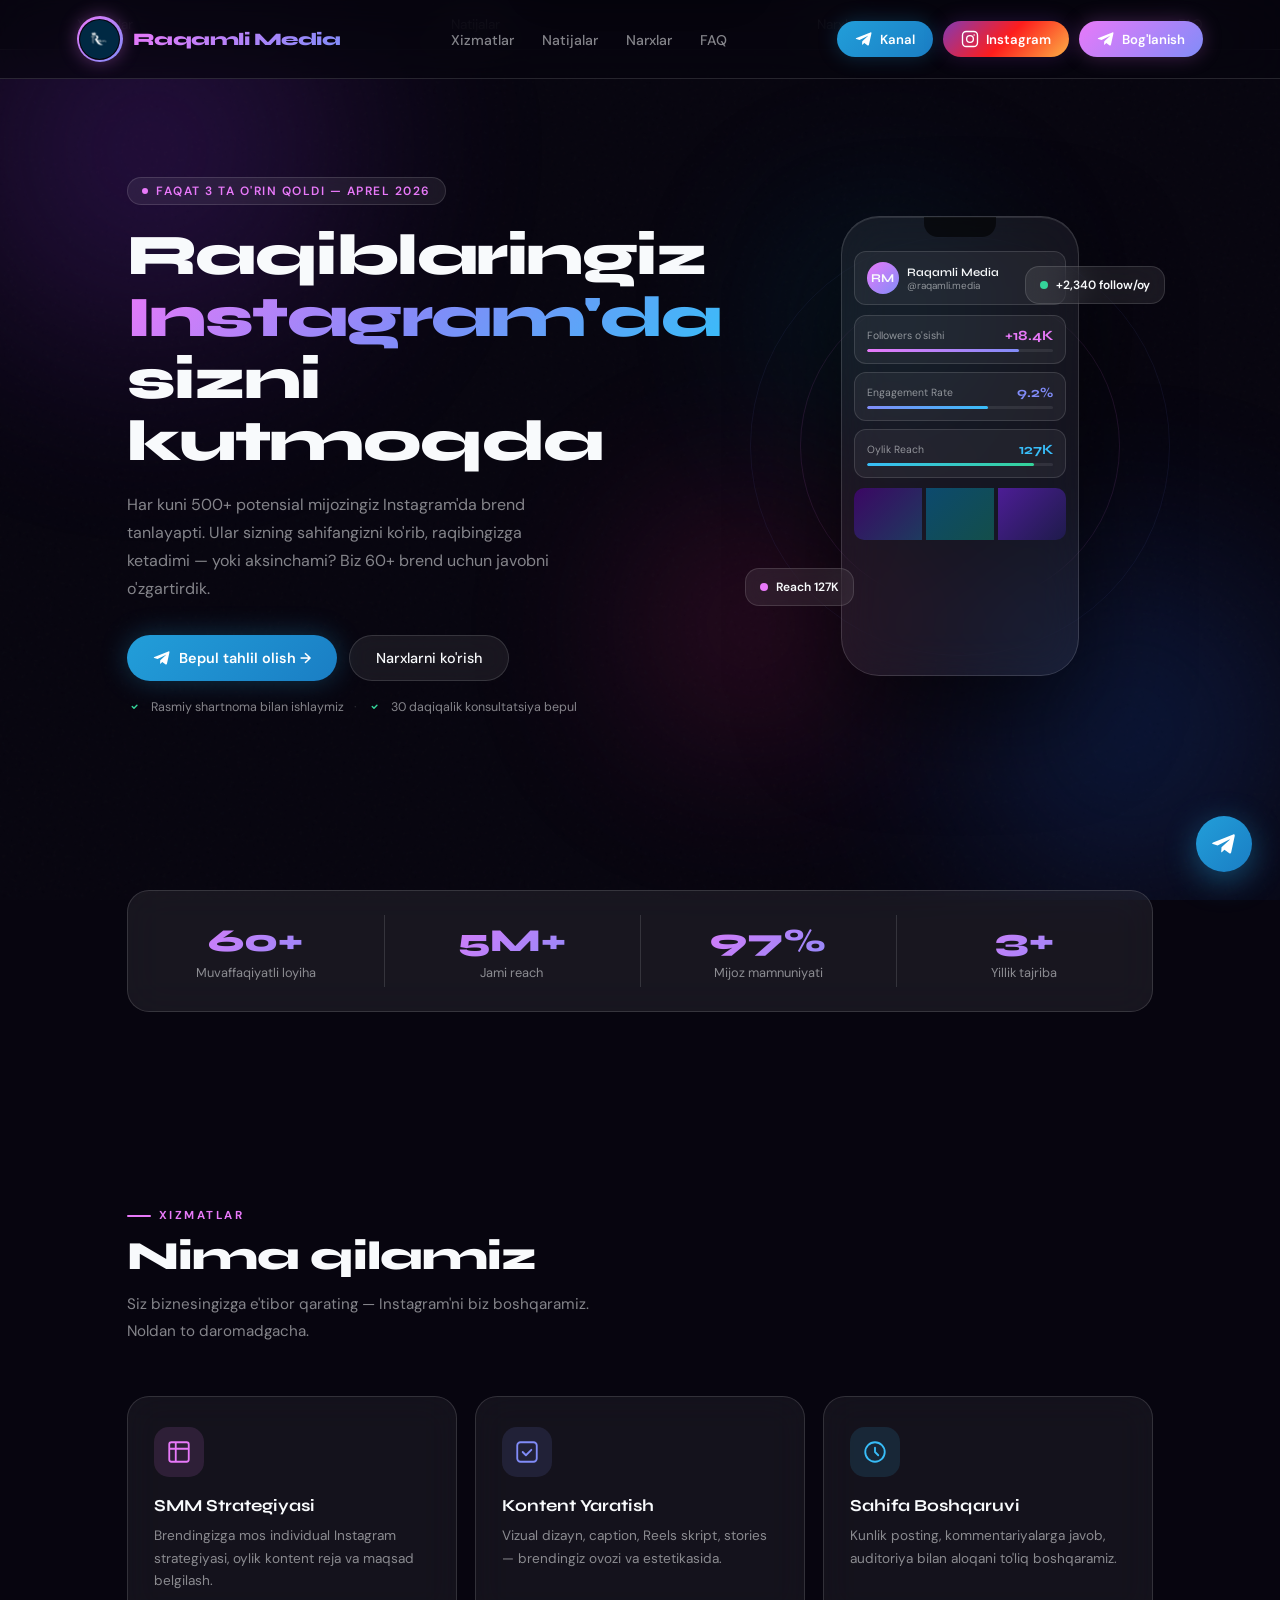
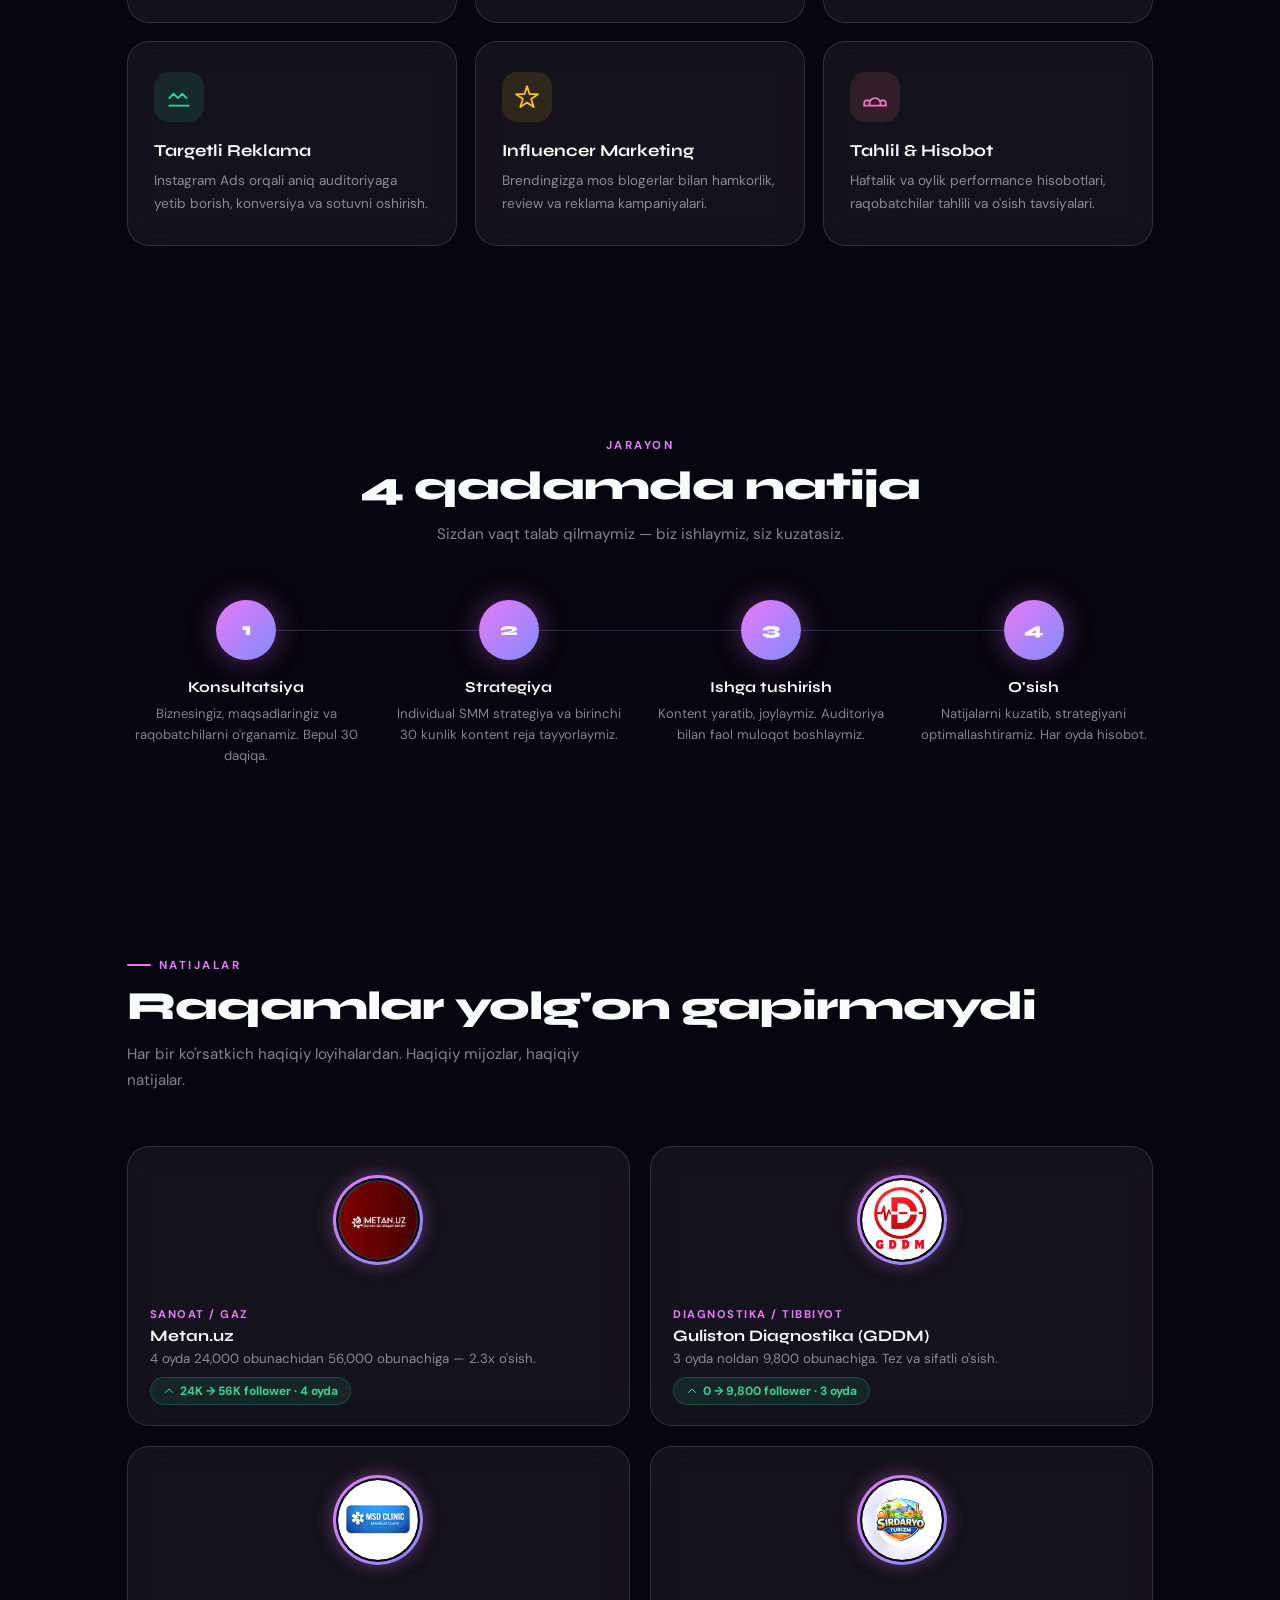
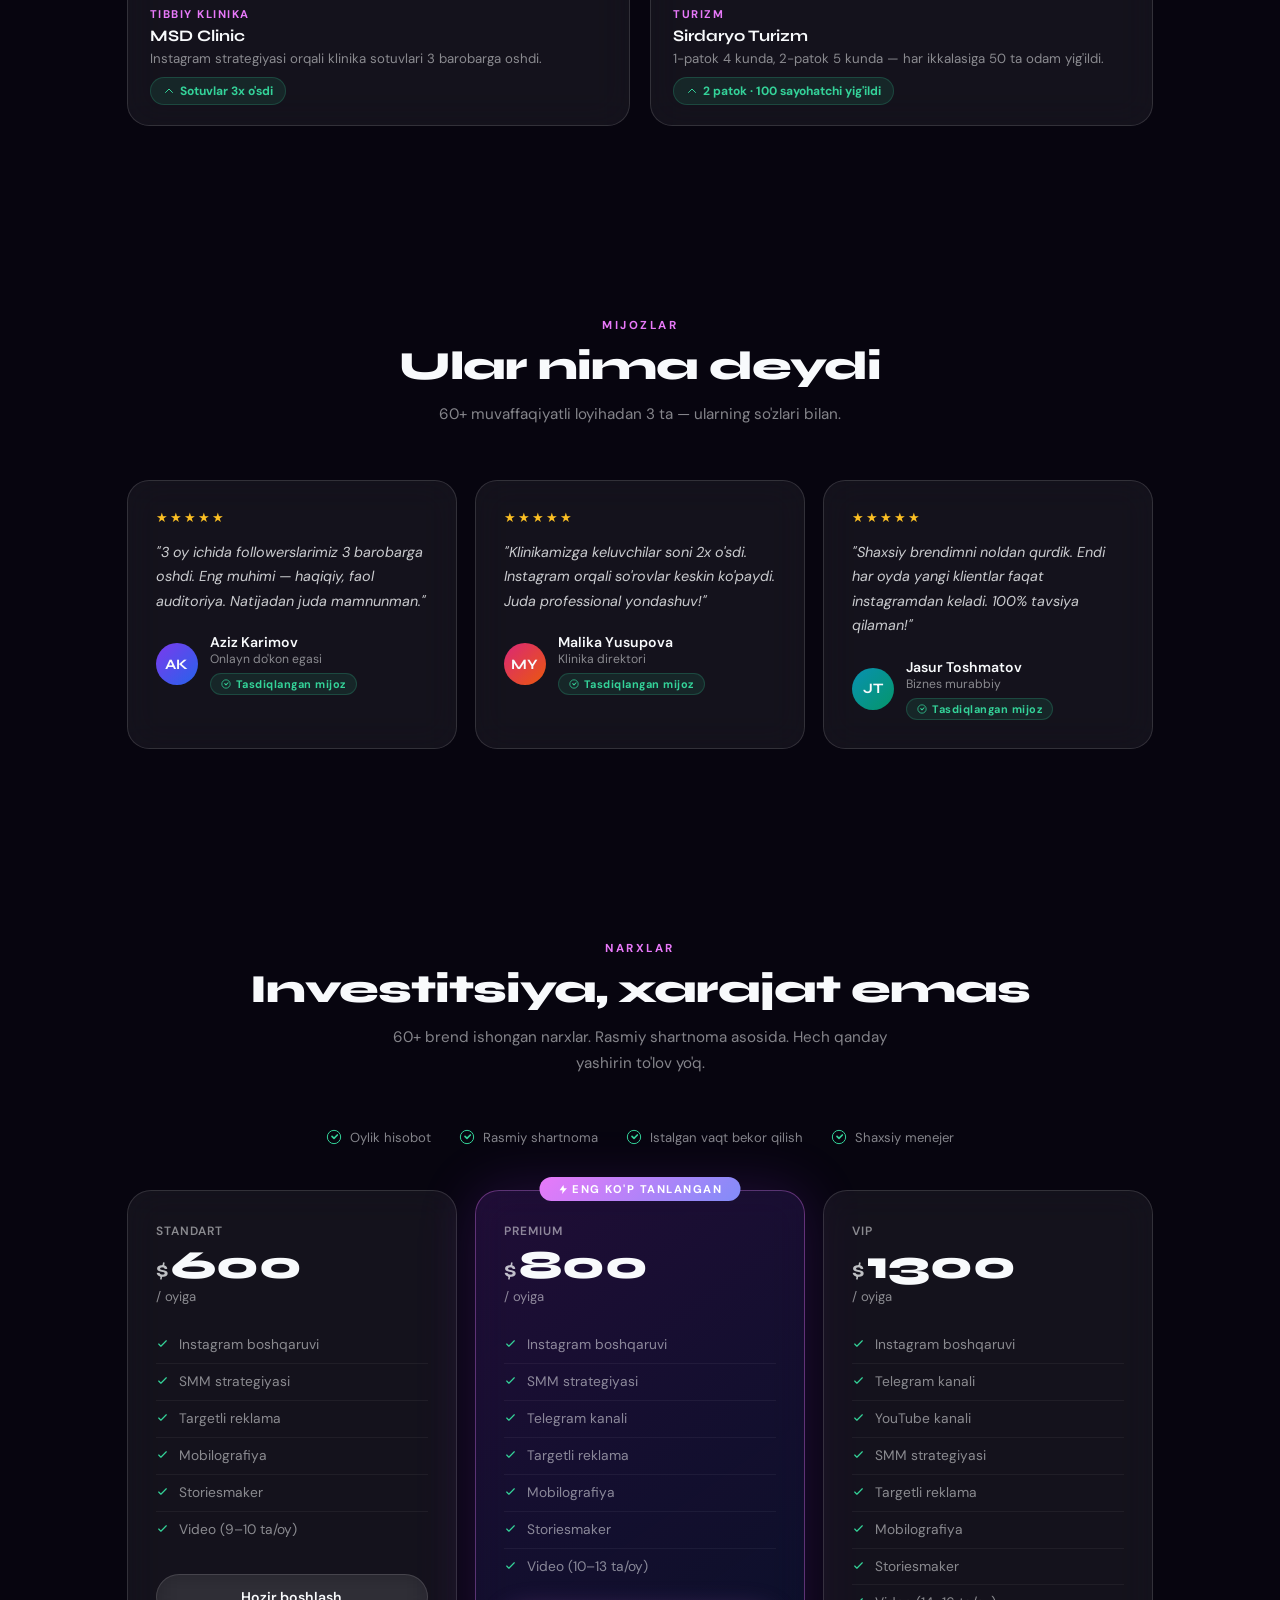
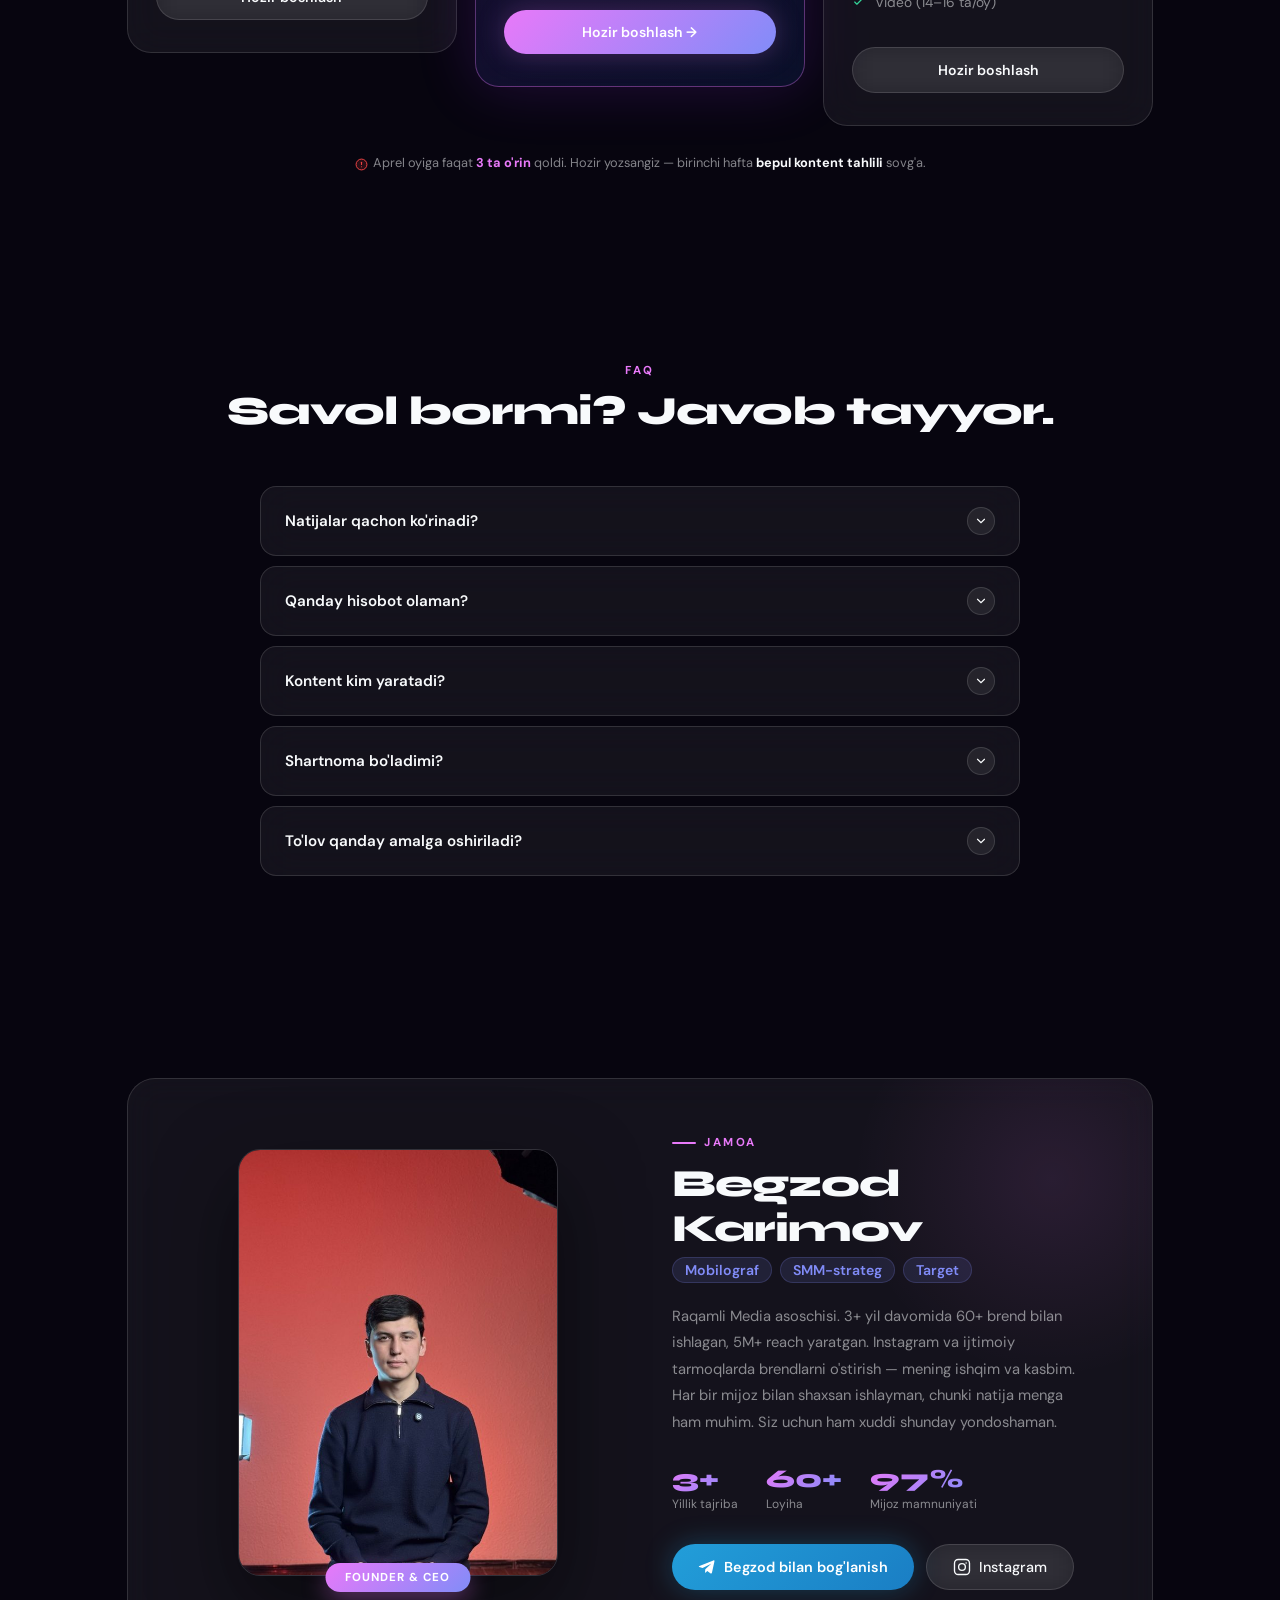
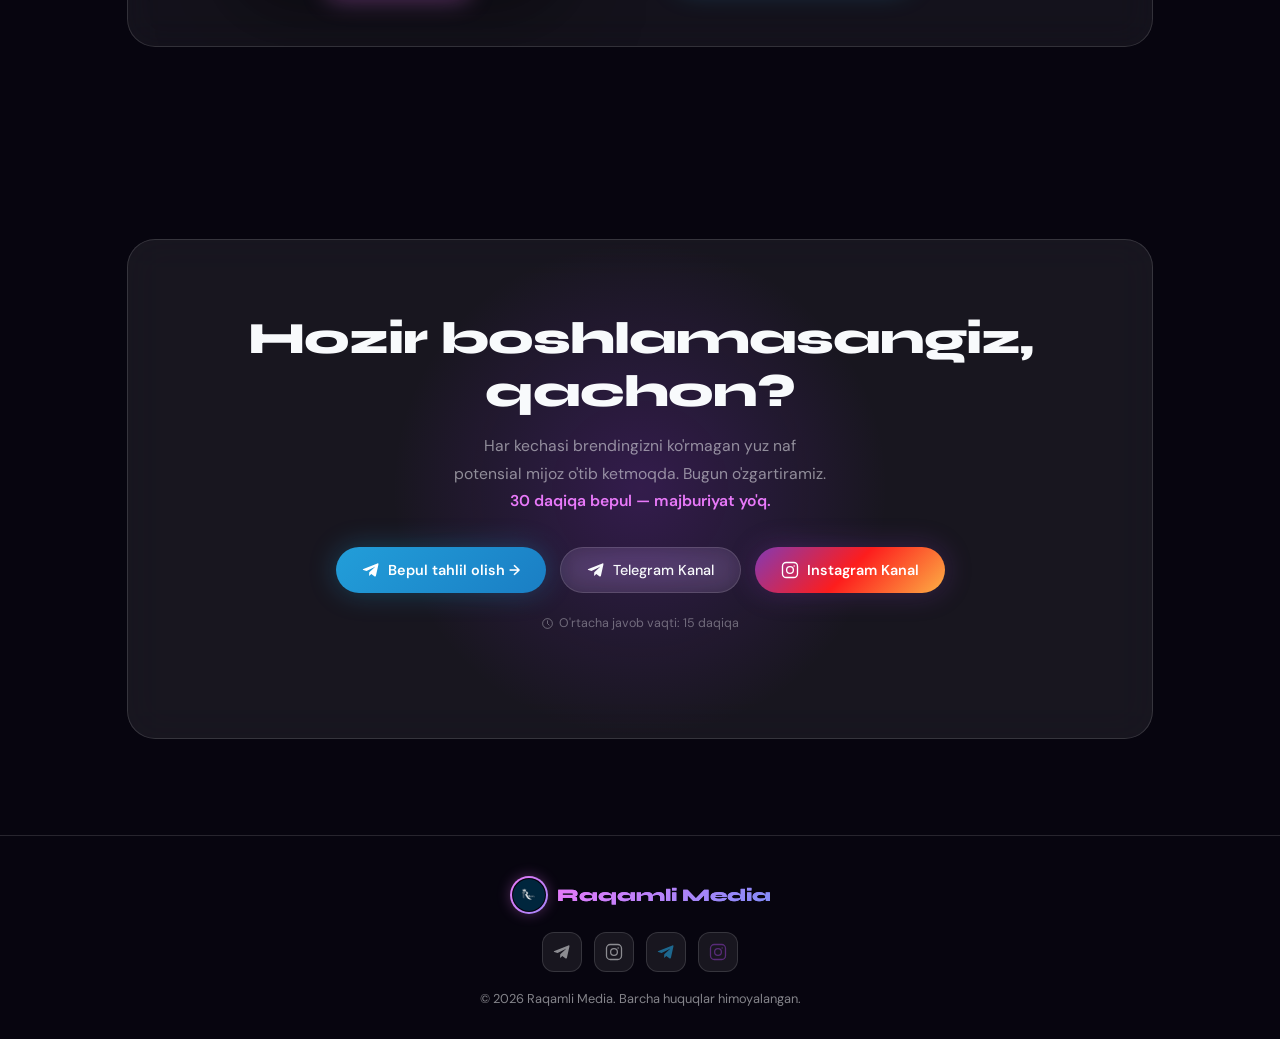
==== commit 817ff915: "Add files via upload" ====
--- a/index.html
+++ b/index.html
@@ -4,13 +4,12 @@
 <meta charset="UTF-8">
 <meta name="viewport" content="width=device-width, initial-scale=1.0">
 <title>Raqamli Media — Instagram SMM Agentligi</title>
-<link rel="icon" type="image/svg+xml" href="data:image/svg+xml,%3Csvg xmlns='http://www.w3.org/2000/svg' viewBox='0 0 32 32'%3E%3Cdefs%3E%3ClinearGradient id='g' x1='0%25' y1='0%25' x2='100%25' y2='100%25'%3E%3Cstop offset='0%25' stop-color='%23e879f9'/%3E%3Cstop offset='100%25' stop-color='%23818cf8'/%3E%3C/linearGradient%3E%3C/defs%3E%3Crect width='32' height='32' rx='8' fill='url(%23g)'/%3E%3Ctext x='16' y='22' text-anchor='middle' font-family='Arial' font-weight='bold' font-size='14' fill='white'%3ERM%3C/text%3E%3C/svg%3E">
 <meta name="description" content="Raqamli Media — Instagram SMM agentligi. Kontent strategiyasi, professional dizayn va targetli reklama orqali brendingizni o'stiramiz.">
 
 <!-- ✅ FIX 1: Haqiqiy Google Fonts -->
 <link rel="preconnect" href="https://fonts.googleapis.com">
 <link rel="preconnect" href="https://fonts.gstatic.com" crossorigin>
-<link href="https://fonts.googleapis.com/css2?family=Syne:wght@700;800&family=DM+Sans:ital,wght@0,300;0,400;0,500;1,400&display=swap" rel="stylesheet">
+<link href="https://fonts.googleapis.com/css2?family=Syne:wght@700;800&family=DM+Sans:ital,wght@0,300;0,400;0,500;1,400&display=optional" rel="stylesheet">
 
 <!-- ✅ FIX 8: Open Graph / Social Meta Tags -->
 <meta property="og:title" content="Raqamli Media — Instagram SMM Agentligi">
@@ -51,7 +50,7 @@
 }
 
 .nav-logo, .hero h1, .loader-logo, .mobile-menu ul a,
-h1, h2, h3, .sec-label, .stat-n {
+h1, h2, h3, .section-tag, .stat-n, .price-val {
   font-family:'Syne','Trebuchet MS','Century Gothic',Arial,sans-serif;
 }
 
@@ -191,17 +190,15 @@
 
 /* ── MOBILE MENU ── */
 .mobile-menu{
-  display:flex;
+  display:none;
   position:fixed;top:0;left:0;right:0;bottom:0;z-index:199;
   background:rgba(7,5,15,0.97);
   backdrop-filter:blur(24px);
   flex-direction:column;align-items:center;justify-content:center;gap:12px;
   transform:translateY(-100%);
-  visibility:hidden;
-  pointer-events:none;
-  transition:transform .4s cubic-bezier(0.4,0,0.2,1), visibility .4s;
-}
-.mobile-menu.open{transform:translateY(0);visibility:visible;pointer-events:auto;}
+  transition:transform .4s cubic-bezier(0.4,0,0.2,1);
+}
+.mobile-menu.open{transform:translateY(0)}
 .mobile-menu ul{list-style:none;display:flex;flex-direction:column;align-items:center;gap:8px;margin-bottom:24px}
 .mobile-menu ul a{
   font-family:'Syne',sans-serif;font-size:1.6rem;font-weight:700;
@@ -578,7 +575,7 @@
   padding:7px 20px;border-radius:50px;white-space:nowrap;
   box-shadow:0 8px 24px rgba(232,121,249,.35);
 }
-.founder-content{display:flex;flex-direction:column}
+.founder-content{}
 .founder-tag{
   font-size:.72rem;font-weight:700;letter-spacing:2.5px;text-transform:uppercase;
   color:var(--accent);margin-bottom:12px;display:flex;align-items:center;gap:8px;
@@ -598,7 +595,7 @@
 }
 .founder-desc{font-size:.92rem;color:var(--muted);line-height:1.8;margin-bottom:28px}
 .founder-stats{display:flex;gap:28px;margin-bottom:32px}
-.f-stat{min-width:60px}
+.f-stat{}
 .f-stat-n{
   font-family:'Syne',sans-serif;font-size:1.6rem;font-weight:800;
   background:linear-gradient(135deg,var(--accent),var(--accent2));
@@ -998,7 +995,7 @@
 </div>
 
 <!-- ══ SERVICES ══ -->
-<section id="xizmatlar" aria-label="Xizmatlar">
+<section id="xizmatlar">
   <div class="wrap">
     <div class="sec-head fi">
       <div class="sec-label">Xizmatlar</div>
@@ -1052,7 +1049,8 @@
   </div>
 </section>
 
-<section id="jarayon">
+<!-- ══ PROCESS ══ -->
+<section>
   <div class="wrap">
     <div class="sec-head center fi">
       <div class="sec-label">Jarayon</div>
@@ -1086,7 +1084,7 @@
 </section>
 
 <!-- ══ RESULTS ══ -->
-<section id="natijalar" aria-label="Natijalar">
+<section id="natijalar">
   <div class="wrap">
     <div class="sec-head fi">
       <div class="sec-label">Natijalar</div>
@@ -1235,7 +1233,7 @@
 </section>
 
 <!-- ══ PRICING ══ -->
-<section id="narxlar" aria-label="Narxlar">
+<section id="narxlar">
   <div class="wrap">
     <div class="sec-head center fi">
       <div class="sec-label">Narxlar</div>
@@ -1335,7 +1333,7 @@
 </section>
 
 <!-- ══ FAQ ══ -->
-<section id="faq" aria-label="Ko'p so'raladigan savollar">
+<section id="faq">
   <div class="wrap">
     <div class="sec-head center fi">
       <div class="sec-label">FAQ</div>
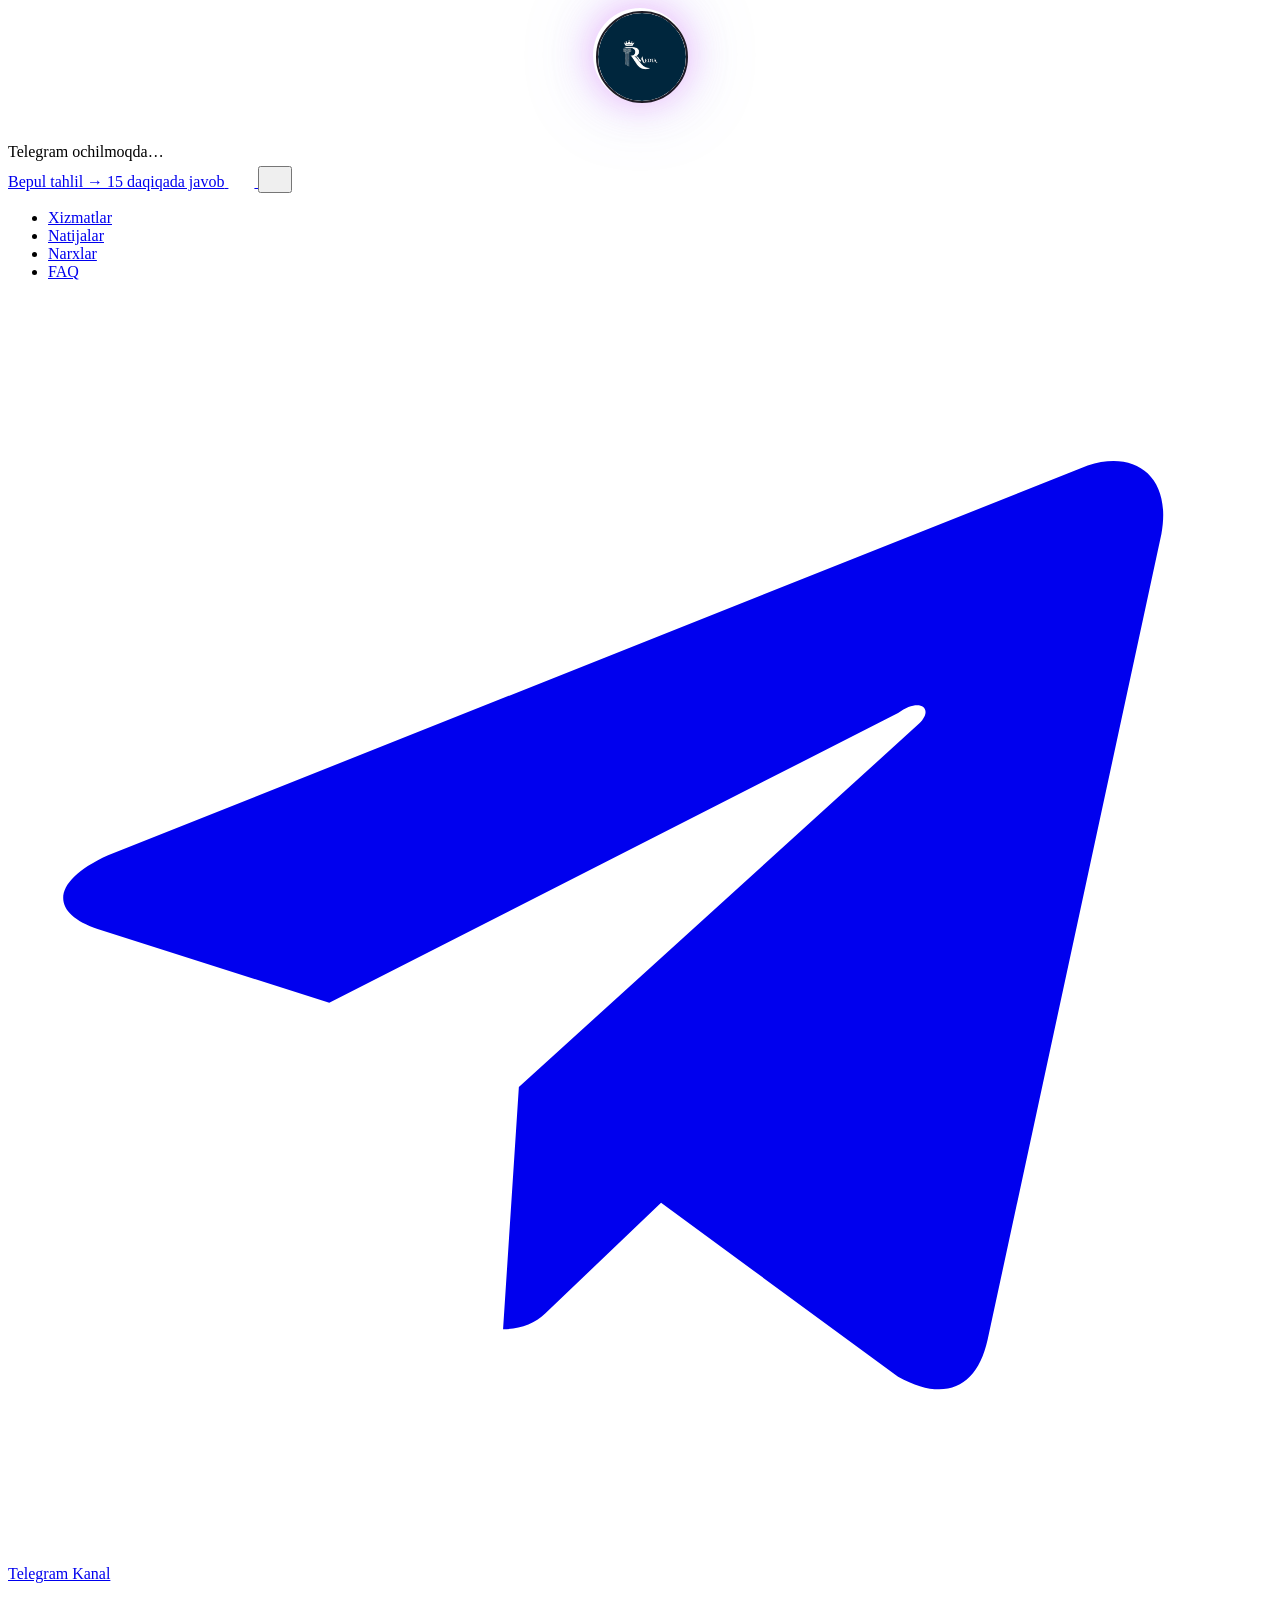
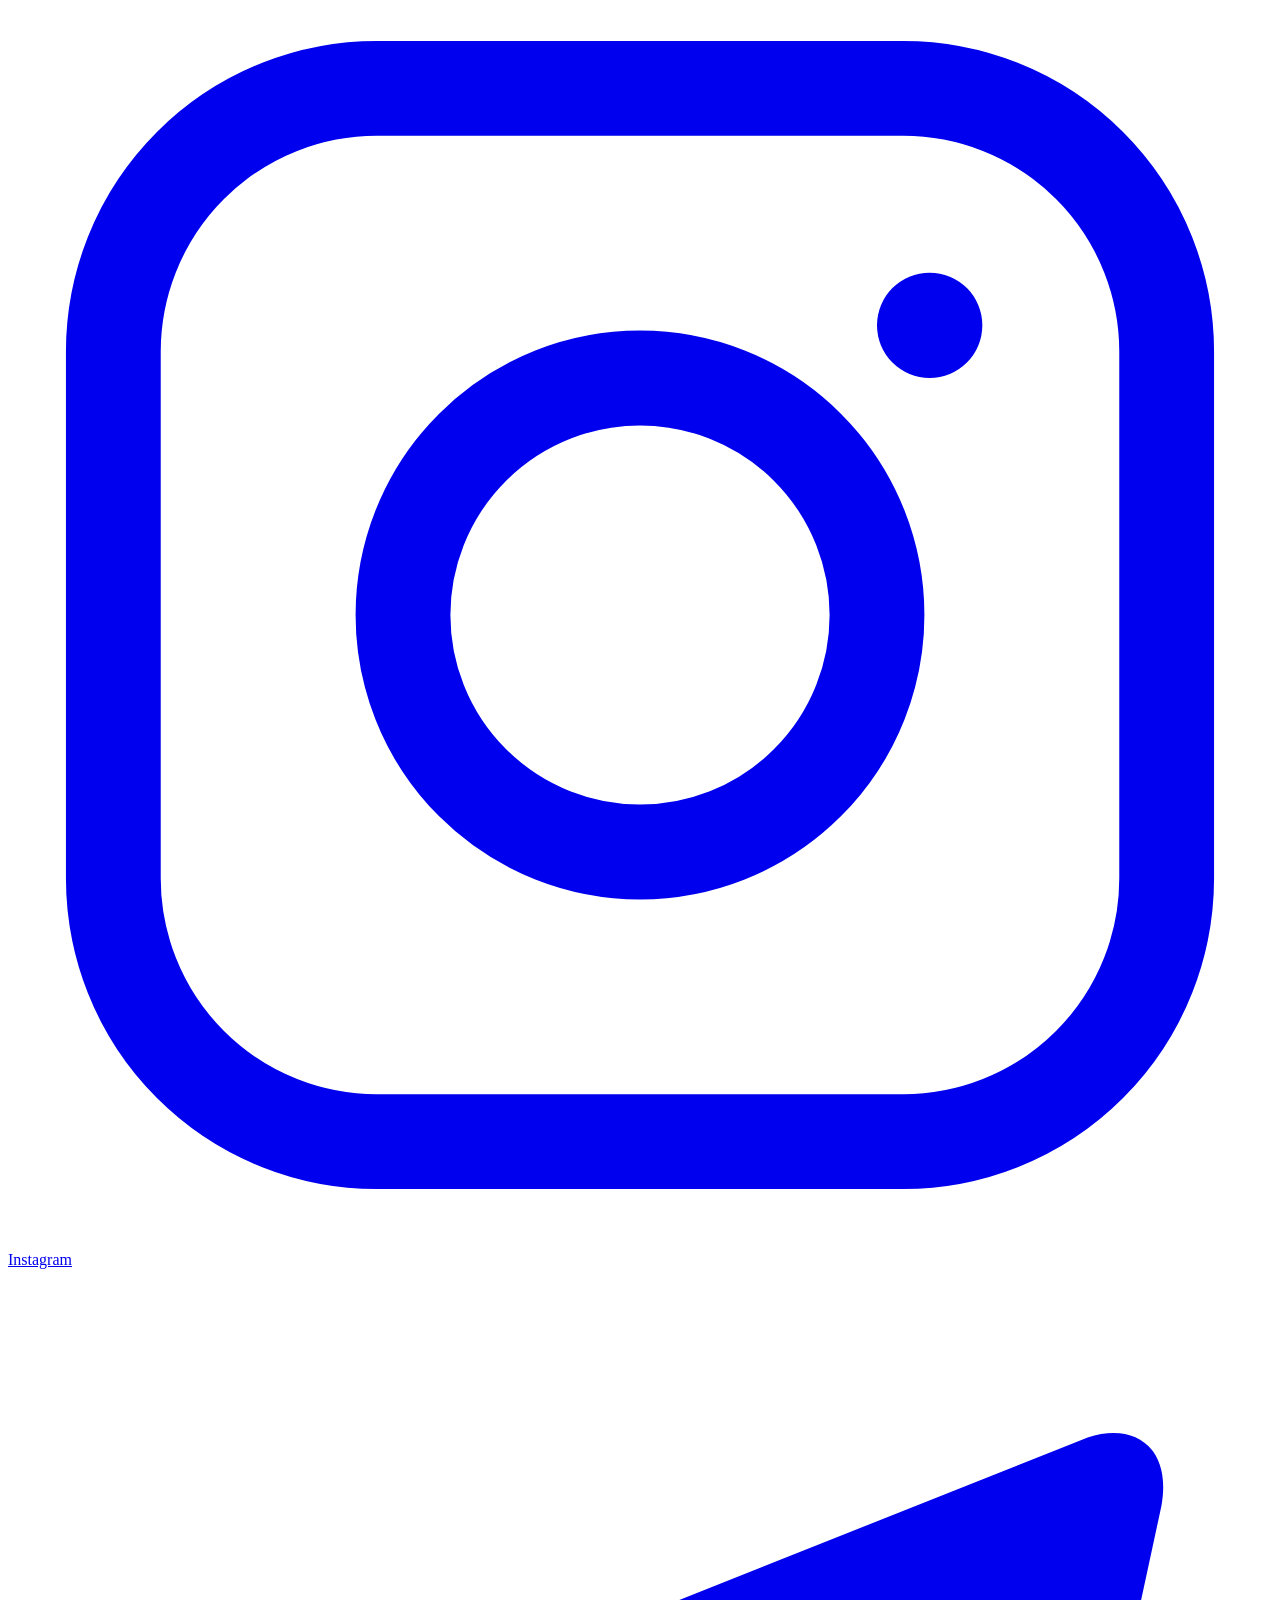
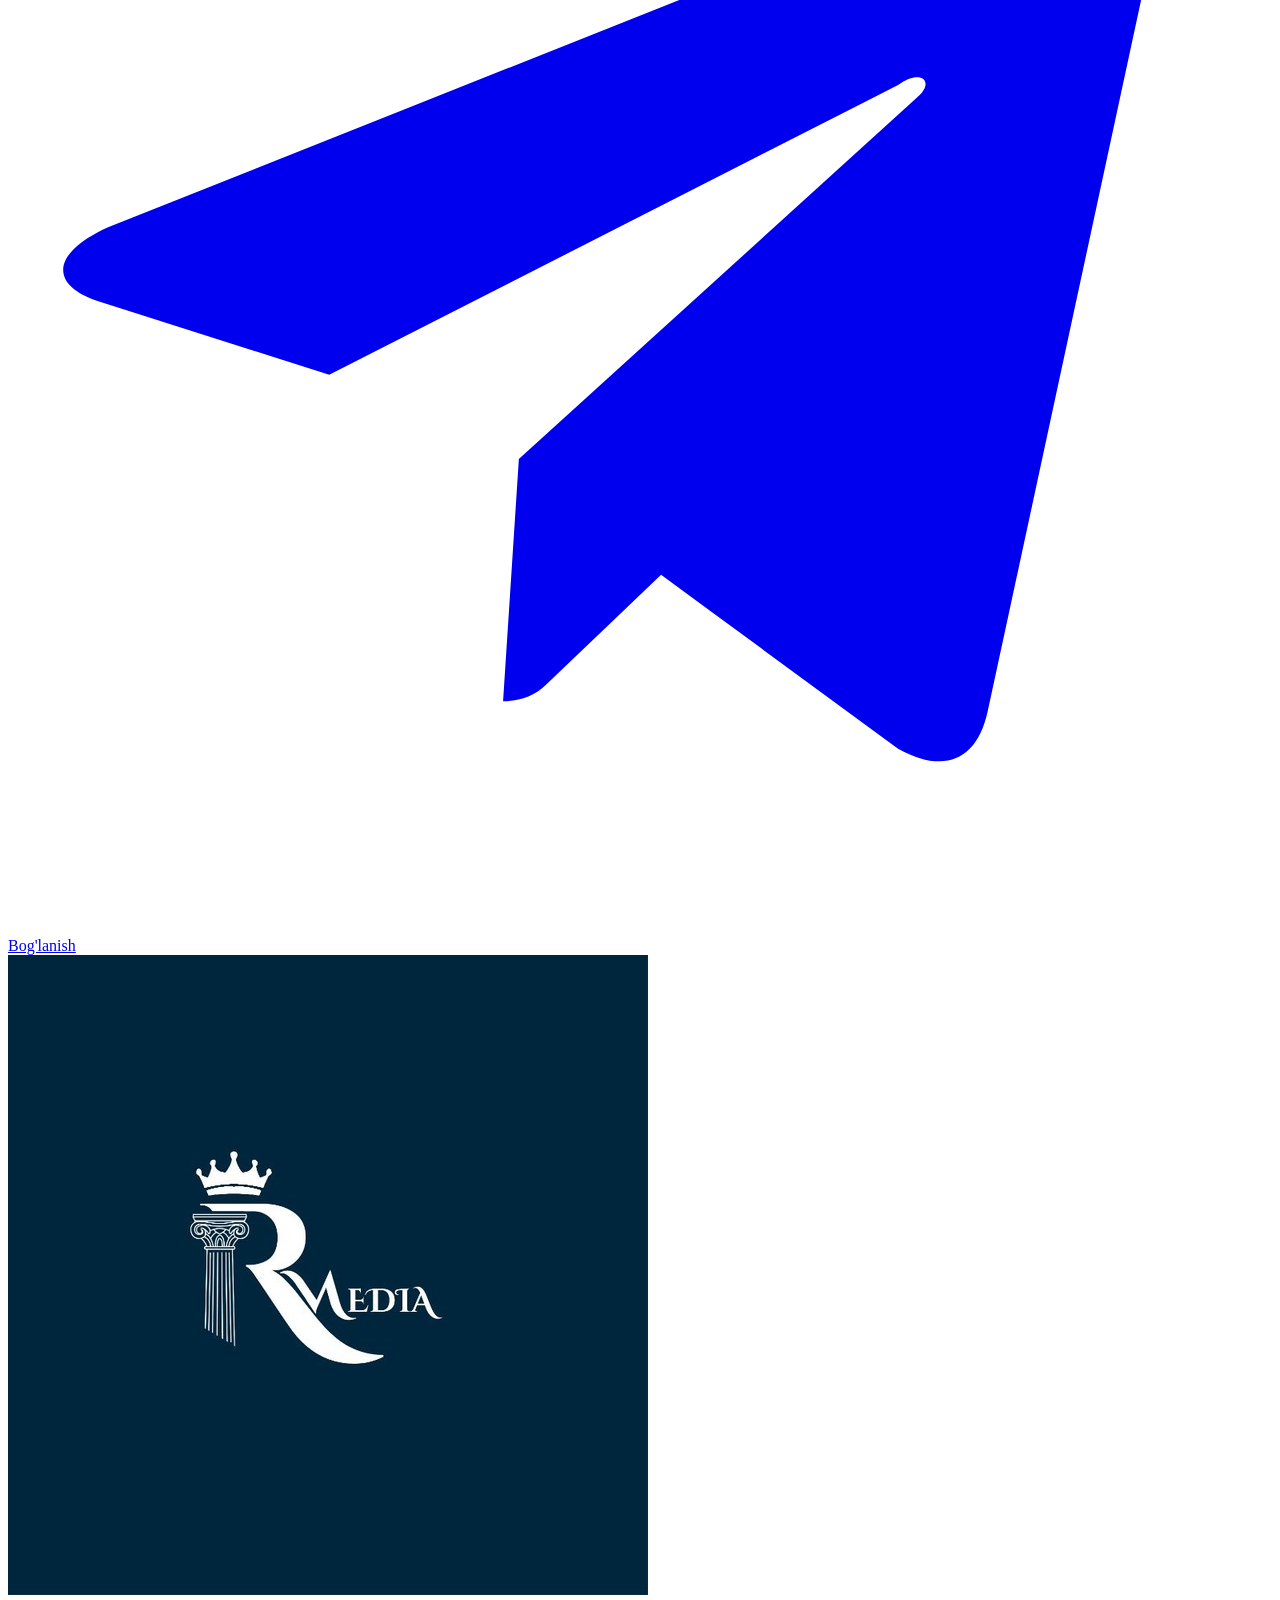
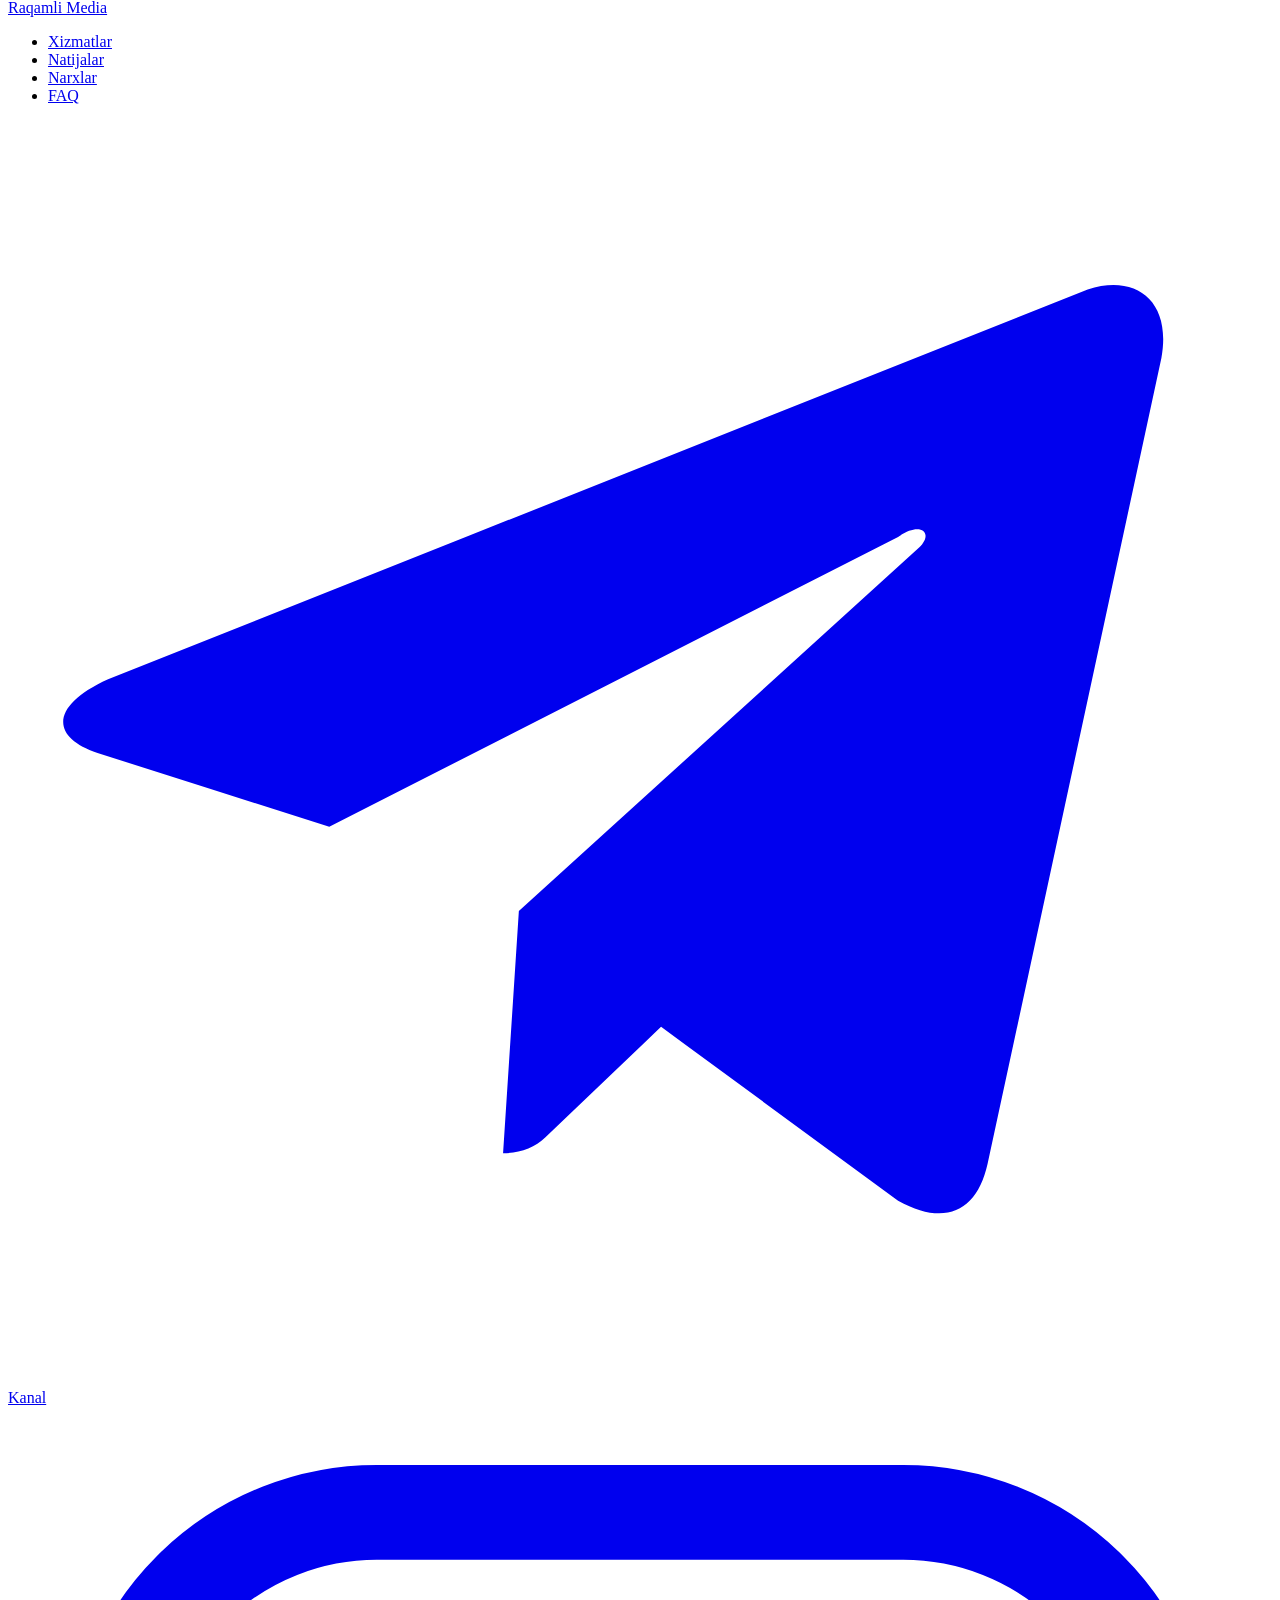
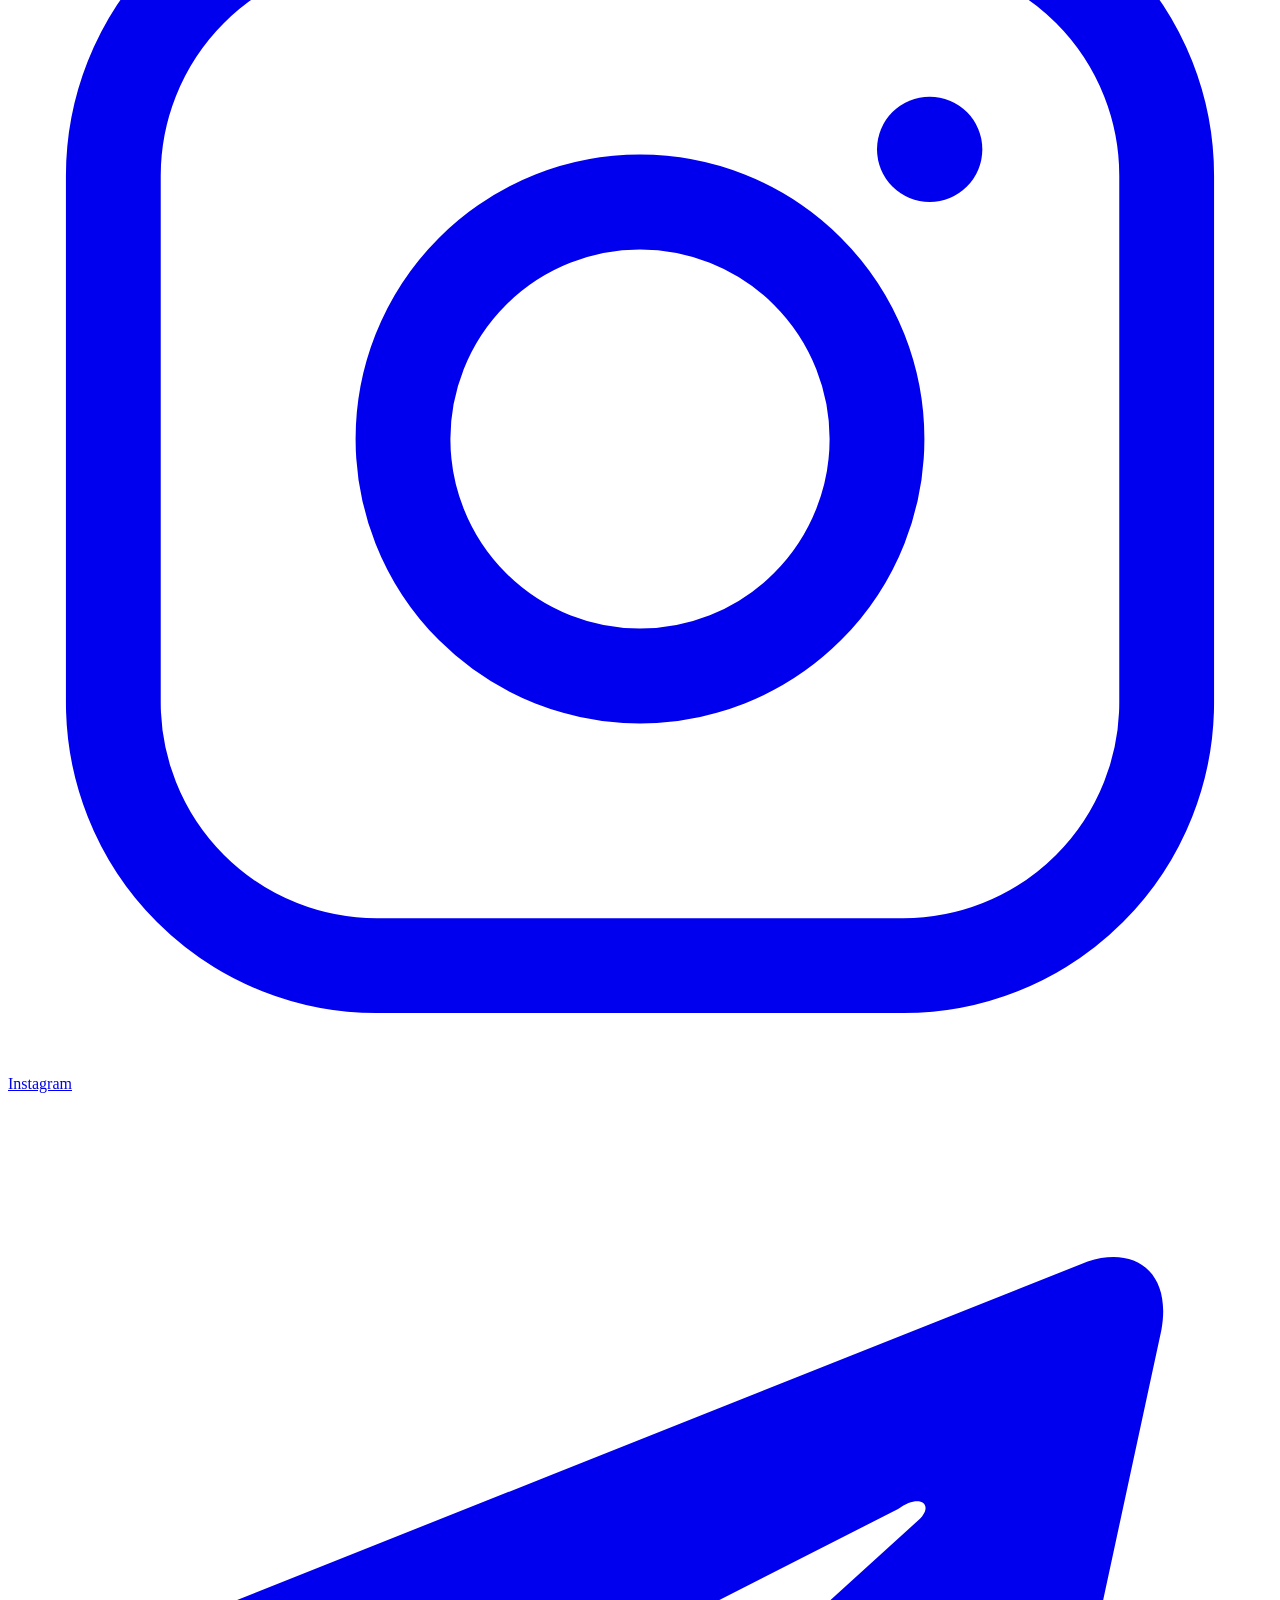
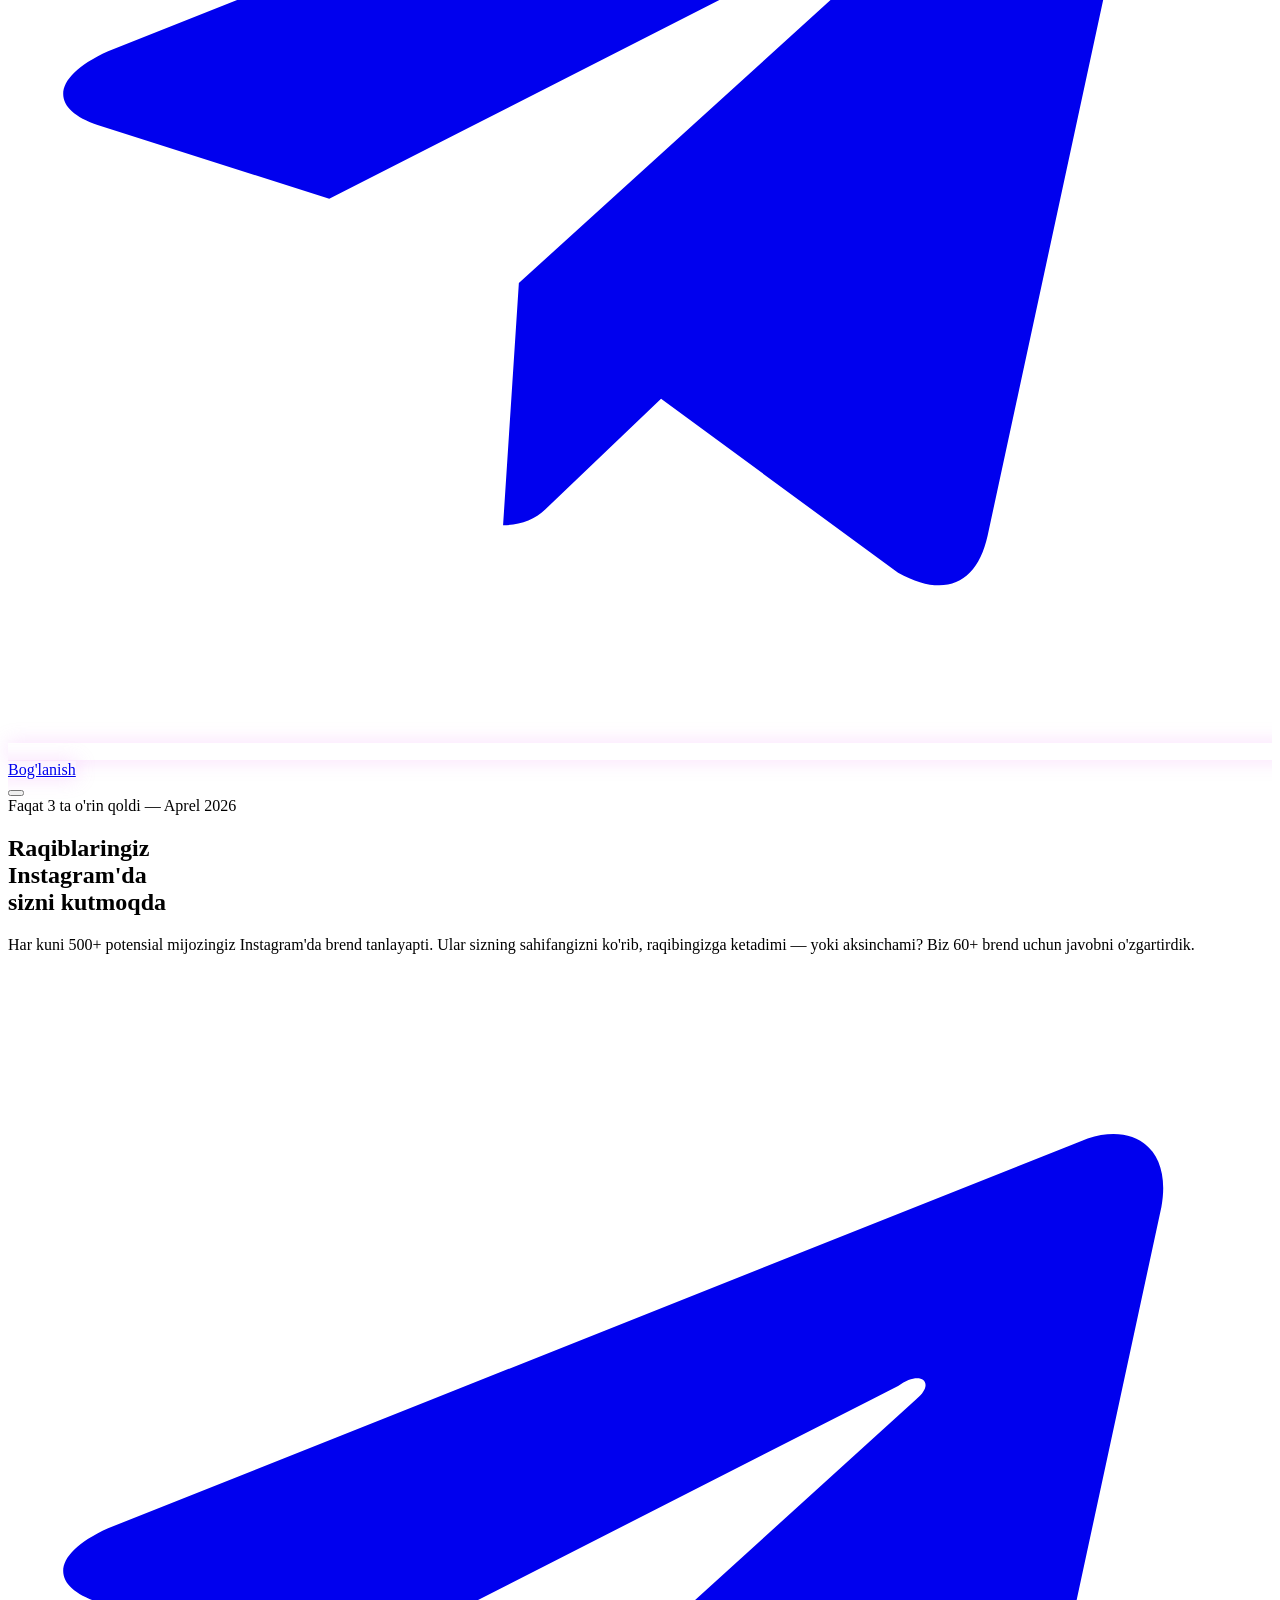
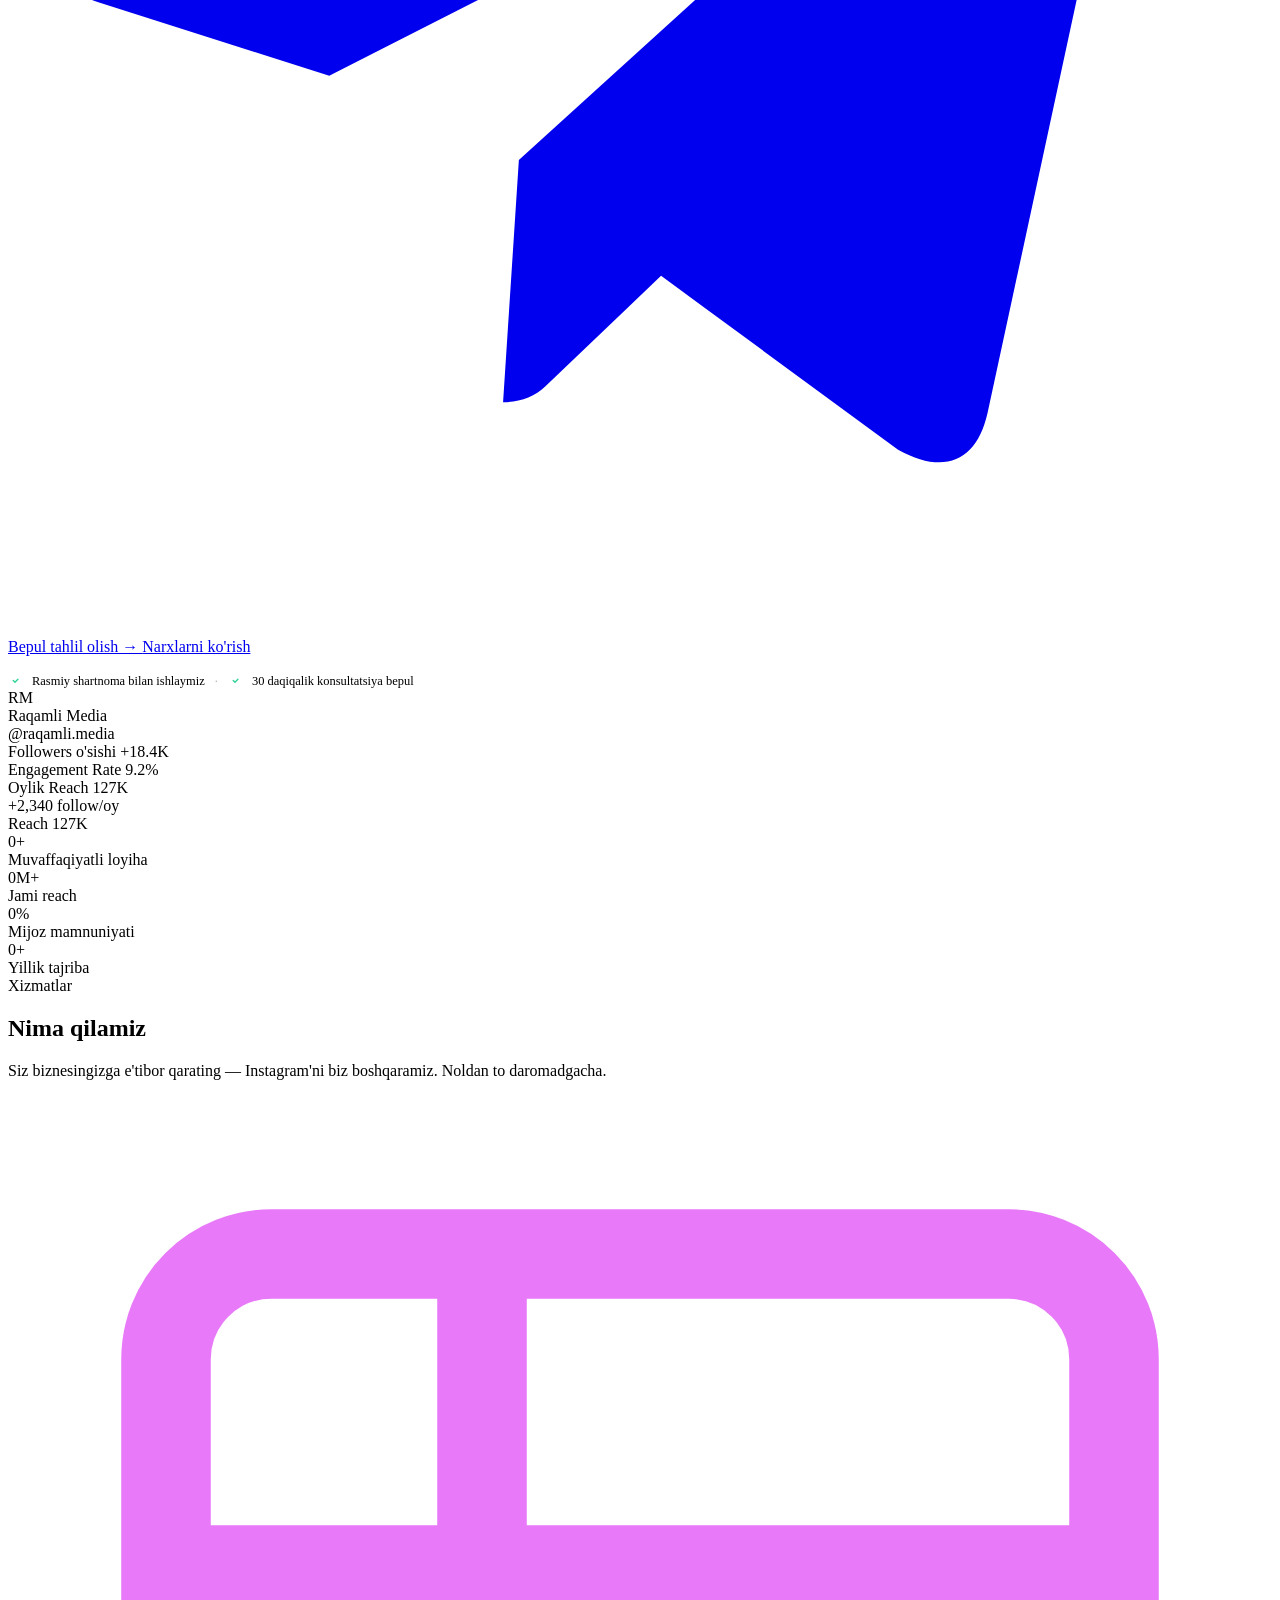
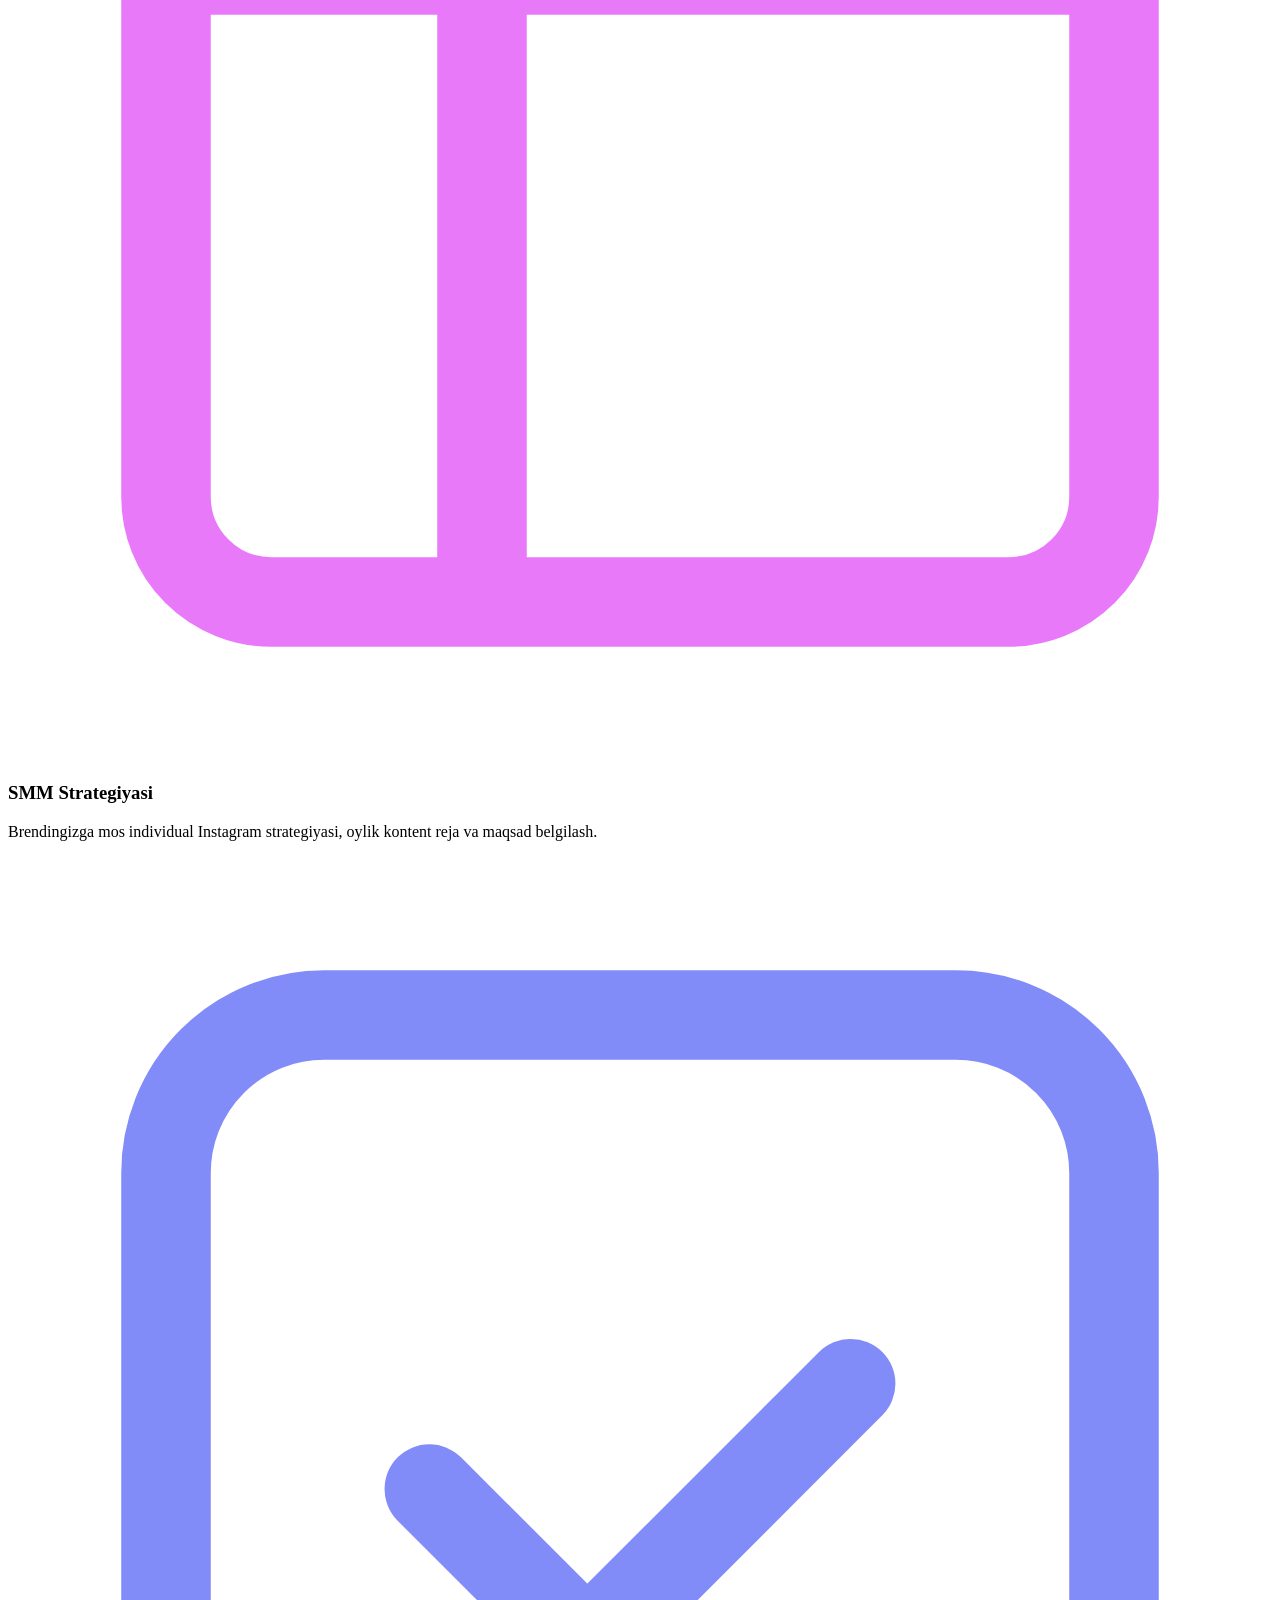
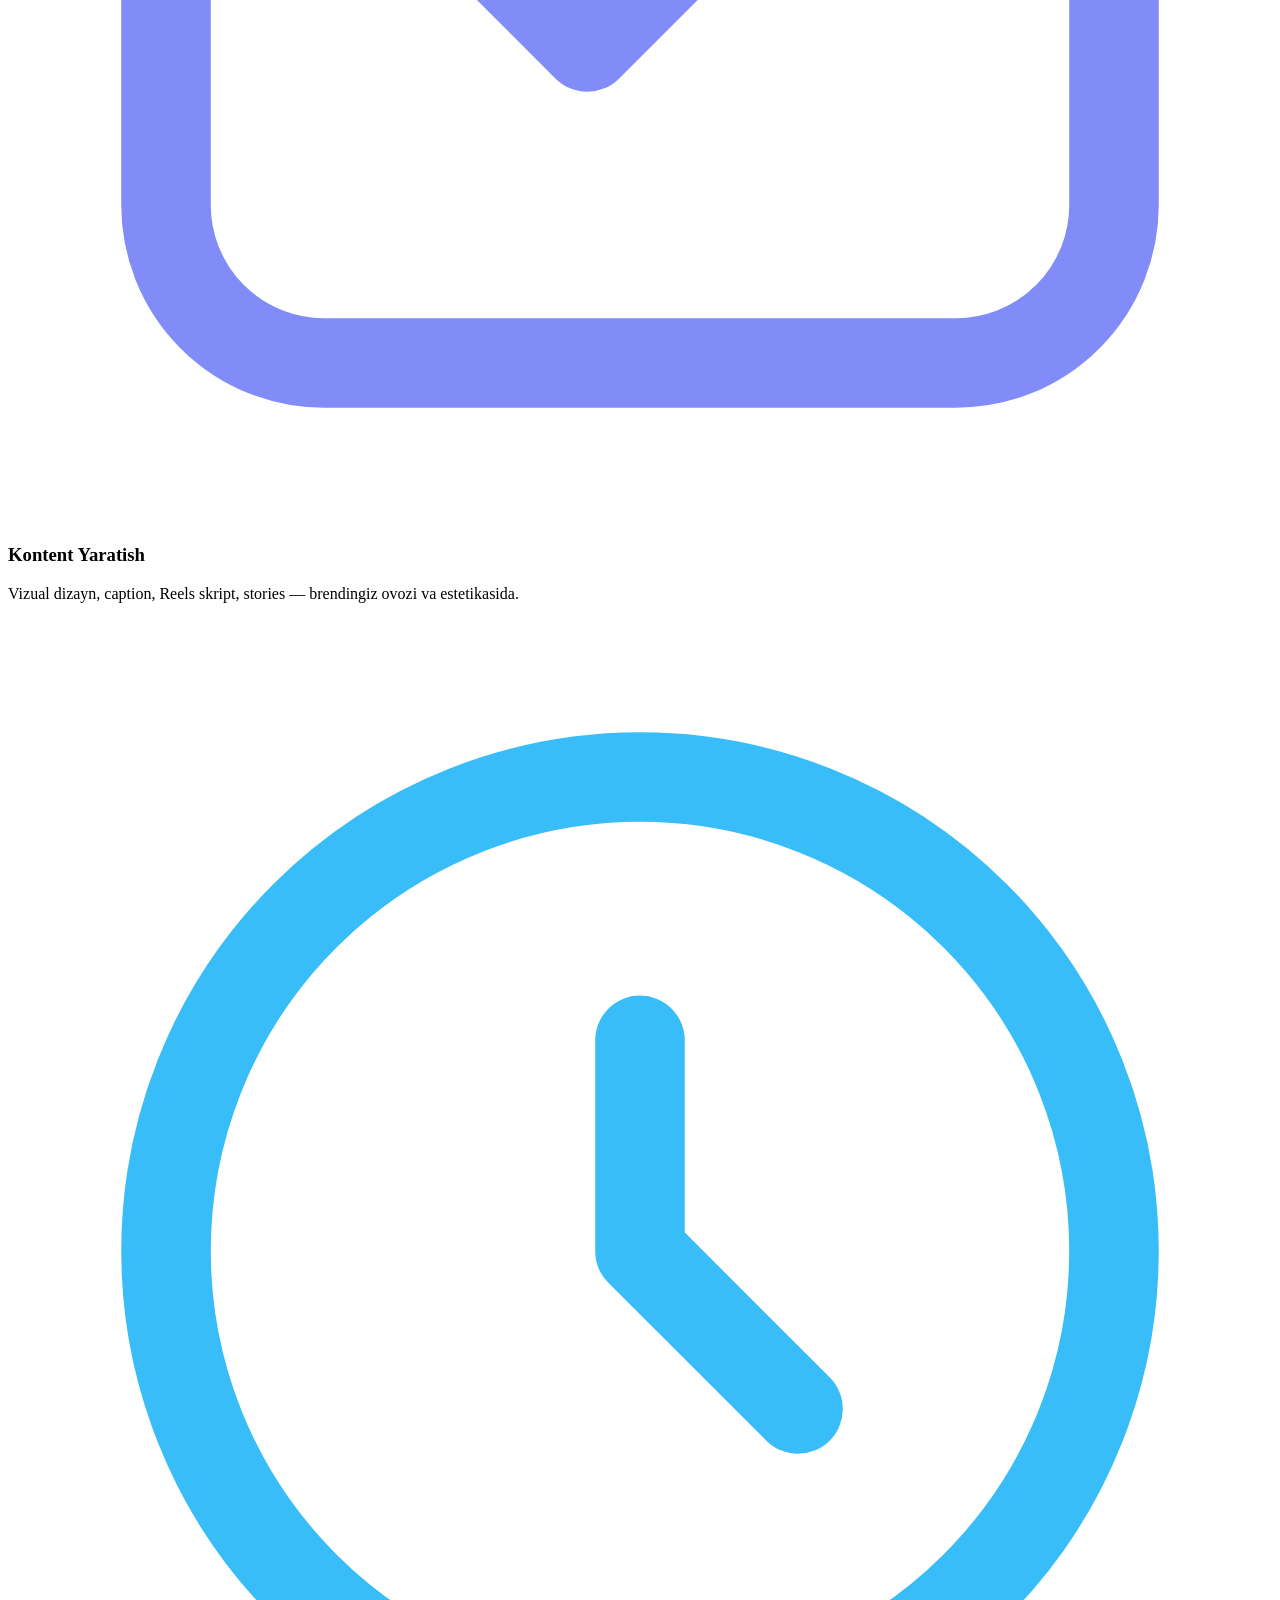
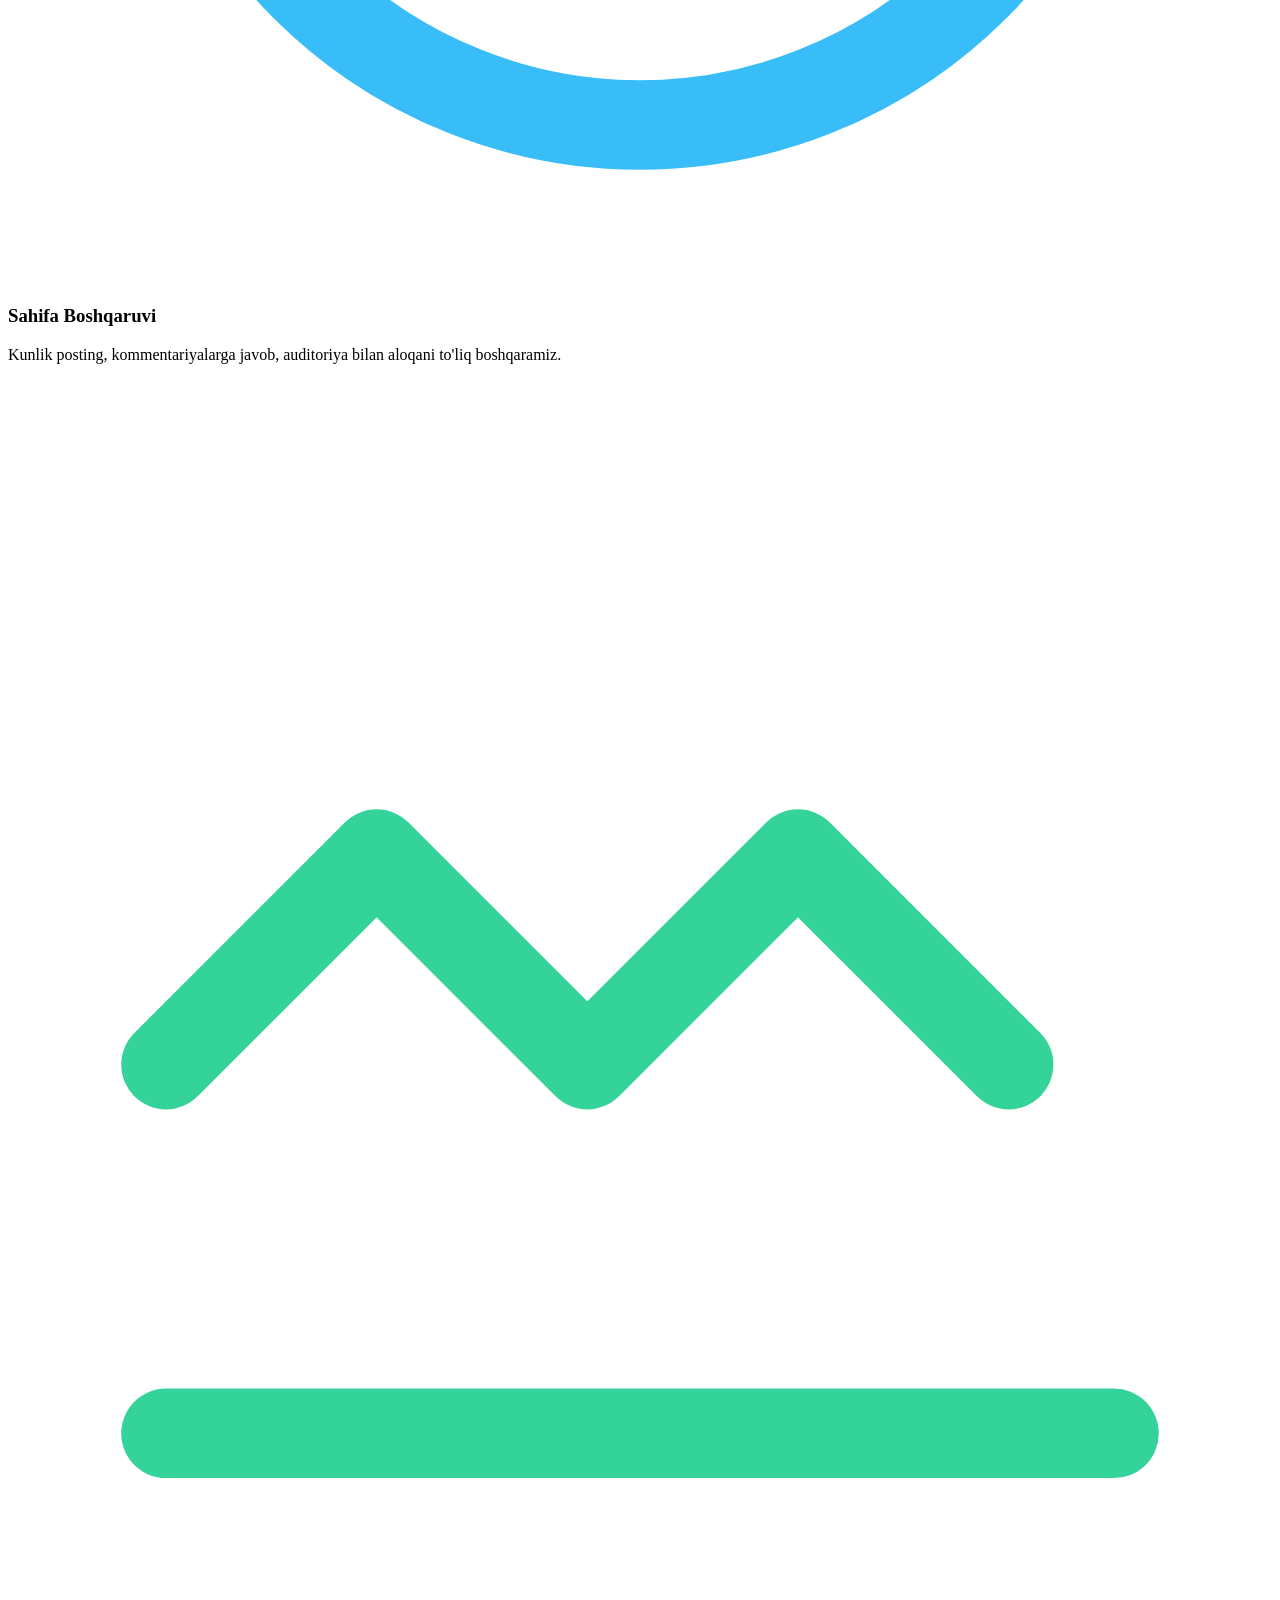
==== commit 60d137c6: "Add files via upload" ====
--- a/index.html
+++ b/index.html
@@ -23,771 +23,14 @@
 <meta name="twitter:description" content="Kontent strategiyasi, professional dizayn va targetli reklama orqali brendingizni o'stiramiz.">
 <meta name="twitter:image" content="https://raqamlimedia.uz/preview.jpg">
 
-<!-- ✅ FIX 3: Barcha CSS bitta <style> blokda -->
-<style>
-:root {
-  --glass: rgba(255,255,255,0.07);
-  --glass-b: rgba(255,255,255,0.13);
-  --glass-h: rgba(255,255,255,0.11);
-  --accent: #e879f9;
-  --accent2: #818cf8;
-  --accent3: #38bdf8;
-  --gold: #fbbf24;
-  --text: #f8fafc;
-  --muted: rgba(248,250,252,0.52);
-  --bg: #07050f;
-  --card-bg: rgba(255,255,255,0.055);
-}
-
-*,*::before,*::after{box-sizing:border-box;margin:0;padding:0}
-html{scroll-behavior:smooth;font-size:16px}
-body{
-  font-family:'DM Sans','Helvetica Neue','Segoe UI',Arial,sans-serif;
-  background:var(--bg);
-  color:var(--text);
-  overflow-x:hidden;
-  min-height:100vh;
-}
-
-.nav-logo, .hero h1, .loader-logo, .mobile-menu ul a,
-h1, h2, h3, .section-tag, .stat-n, .price-val {
-  font-family:'Syne','Trebuchet MS','Century Gothic',Arial,sans-serif;
-}
-
-/* ── PAGE LOAD ── */
-body.loading { overflow: hidden; }
-.page-loader {
-  position:fixed;inset:0;z-index:9999;
-  background:var(--bg);
-  display:flex;align-items:center;justify-content:center;
-  transition:opacity .5s ease, visibility .5s ease;
-}
-.page-loader.hidden { opacity:0; visibility:hidden; pointer-events:none; }
-.loader-logo {
-  font-family:'Syne',sans-serif;font-weight:800;font-size:1.5rem;
-  background:linear-gradient(135deg,var(--accent),var(--accent2));
-  -webkit-background-clip:text;-webkit-text-fill-color:transparent;background-clip:text;
-  animation:loaderPulse 1s ease-in-out infinite;
-}
-@keyframes loaderPulse { 0%,100%{opacity:1} 50%{opacity:.4} }
-
-/* ── BACKGROUND ── */
-.bg-wrap{position:fixed;inset:0;z-index:0;pointer-events:none;overflow:hidden}
-.orb{position:absolute;border-radius:50%;filter:blur(90px);opacity:.28}
-.o1{width:600px;height:600px;background:radial-gradient(circle,#9333ea,transparent 70%);top:-150px;left:-150px;animation:orb1 16s ease-in-out infinite alternate}
-.o2{width:500px;height:500px;background:radial-gradient(circle,#2563eb,transparent 70%);bottom:-80px;right:-100px;animation:orb1 20s ease-in-out infinite alternate-reverse}
-.o3{width:350px;height:350px;background:radial-gradient(circle,#db2777,transparent 70%);top:50%;left:45%;animation:orb1 13s ease-in-out infinite alternate}
-.o4{width:280px;height:280px;background:radial-gradient(circle,#0891b2,transparent 70%);top:20%;right:20%;animation:orb1 18s ease-in-out infinite alternate}
-@keyframes orb1{from{transform:translate(0,0) scale(1)}to{transform:translate(40px,50px) scale(1.12)}}
-body::before{
-  content:'';position:fixed;inset:0;z-index:0;
-  background-image:url("data:image/svg+xml,%3Csvg viewBox='0 0 256 256' xmlns='http://www.w3.org/2000/svg'%3E%3Cfilter id='noise'%3E%3CfeTurbulence type='fractalNoise' baseFrequency='0.9' numOctaves='4' stitchTiles='stitch'/%3E%3C/filter%3E%3Crect width='100%25' height='100%25' filter='url(%23noise)' opacity='0.04'/%3E%3C/svg%3E");
-  pointer-events:none;opacity:.5;
-}
-
-/* ── NAV ── */
-nav{
-  position:fixed;top:0;left:0;right:0;z-index:200;
-  padding:16px 6%;
-  display:flex;align-items:center;justify-content:space-between;
-  background:rgba(7,5,15,0.65);
-  backdrop-filter:blur(24px);
-  border-bottom:1px solid var(--glass-b);
-  transition:padding .3s;
-}
-nav.scrolled { padding:11px 6%; background:rgba(7,5,15,0.92); }
-.nav-logo{
-  text-decoration:none;
-  position:relative;z-index:201;
-  display:flex;align-items:center;gap:10px;
-}
-/* Story ring wrapper */
-.nav-logo-ring{
-  position:relative;
-  width:46px;height:46px;
-  border-radius:50%;
-  padding:2.5px;
-  background:linear-gradient(135deg,var(--accent),var(--accent2),var(--accent3),var(--accent));
-  background-size:300% 300%;
-  animation:storyRing 3s linear infinite;
-  box-shadow:0 0 18px rgba(232,121,249,0.35);
-  transition:box-shadow .3s, transform .3s;
-  flex-shrink:0;
-}
-.nav-logo:hover .nav-logo-ring{
-  box-shadow:0 0 32px rgba(232,121,249,0.6), 0 0 60px rgba(129,140,248,0.3);
-  transform:scale(1.07);
-}
-@keyframes storyRing{
-  0%{background-position:0% 50%}
-  50%{background-position:100% 50%}
-  100%{background-position:0% 50%}
-}
-.nav-logo-ring-inner{
-  width:100%;height:100%;
-  border-radius:50%;
-  overflow:hidden;
-  background:var(--bg);
-  border:1.5px solid rgba(7,5,15,0.9);
-  display:flex;align-items:center;justify-content:center;
-}
-.nav-logo-img{
-  width:100%;height:100%;
-  object-fit:cover;
-  border-radius:50%;
-  filter:brightness(1.08) saturate(1.05);
-}
-/* Logo text next to ring */
-.nav-logo-text{
-  font-family:'Syne',sans-serif;font-weight:800;font-size:1.1rem;
-  background:linear-gradient(135deg,var(--accent),var(--accent2));
-  -webkit-background-clip:text;-webkit-text-fill-color:transparent;background-clip:text;
-  letter-spacing:-0.5px;
-  white-space:nowrap;
-}
-.nav-links{display:flex;gap:28px;list-style:none}
-.nav-links a{
-  color:var(--muted);text-decoration:none;font-size:.88rem;font-weight:500;
-  transition:color .2s;position:relative;
-}
-.nav-links a::after{
-  content:'';position:absolute;bottom:-3px;left:0;width:0;height:1px;
-  background:var(--accent);transition:width .3s;
-}
-.nav-links a:hover{color:var(--text)}
-.nav-links a:hover::after{width:100%}
-.nav-links a.active{color:var(--text)}
-.nav-links a.active::after{width:100%}
-/* ✅ FIX 6: Focus styles for keyboard nav */
-.nav-links a:focus-visible{outline:2px solid var(--accent);outline-offset:4px;border-radius:4px}
-.nav-actions{display:flex;gap:10px;align-items:center}
-.nav-tg,.nav-ig{
-  display:flex;align-items:center;gap:7px;
-  padding:9px 18px;border-radius:50px;
-  font-size:.82rem;font-weight:600;text-decoration:none;
-  transition:transform .2s,box-shadow .2s;
-}
-.nav-tg{background:linear-gradient(135deg,#229ed9,#1a7ec4);color:#fff;box-shadow:0 0 20px rgba(34,158,217,.25)}
-.nav-tg:hover{transform:translateY(-2px);box-shadow:0 0 30px rgba(34,158,217,.45)}
-.nav-ig{background:linear-gradient(135deg,#833ab4,#fd1d1d,#fcb045);color:#fff;box-shadow:0 0 20px rgba(131,58,180,.25)}
-.nav-ig:hover{transform:translateY(-2px);box-shadow:0 0 30px rgba(131,58,180,.45)}
-
-/* ── BURGER ── */
-.burger{
-  display:none;flex-direction:column;gap:5px;cursor:pointer;padding:4px;
-  position:relative;z-index:201;
-  background:none;border:none;
-}
-/* ✅ FIX 6: Focus style for burger */
-.burger:focus-visible{outline:2px solid var(--accent);outline-offset:4px;border-radius:4px}
-.burger span{
-  width:22px;height:2px;background:var(--text);border-radius:2px;
-  transition:.3s;display:block;transform-origin:center;
-}
-.burger.open span:nth-child(1){transform:translateY(7px) rotate(45deg)}
-.burger.open span:nth-child(2){opacity:0;transform:scaleX(0)}
-.burger.open span:nth-child(3){transform:translateY(-7px) rotate(-45deg)}
-
-/* ── MOBILE MENU ── */
-.mobile-menu{
-  display:none;
-  position:fixed;top:0;left:0;right:0;bottom:0;z-index:199;
-  background:rgba(7,5,15,0.97);
-  backdrop-filter:blur(24px);
-  flex-direction:column;align-items:center;justify-content:center;gap:12px;
-  transform:translateY(-100%);
-  transition:transform .4s cubic-bezier(0.4,0,0.2,1);
-}
-.mobile-menu.open{transform:translateY(0)}
-.mobile-menu ul{list-style:none;display:flex;flex-direction:column;align-items:center;gap:8px;margin-bottom:24px}
-.mobile-menu ul a{
-  font-family:'Syne',sans-serif;font-size:1.6rem;font-weight:700;
-  color:var(--muted);text-decoration:none;transition:color .2s;display:block;padding:8px 0;
-}
-.mobile-menu ul a:hover{color:var(--text)}
-.mobile-menu-actions{display:flex;flex-direction:column;gap:10px;align-items:center;width:80%;max-width:280px}
-
-/* ── WRAP ── */
-.wrap{position:relative;z-index:1;max-width:1180px;margin:0 auto;padding:0 6%}
-
-/* ── HERO ── */
-.hero{min-height:100vh;display:flex;align-items:center;padding-top:88px}
-.hero-inner{display:grid;grid-template-columns:1.05fr .95fr;gap:64px;align-items:center}
-.hero-eyebrow{
-  display:inline-flex;align-items:center;gap:8px;
-  padding:5px 14px;border-radius:50px;
-  background:var(--glass);border:1px solid var(--glass-b);
-  font-size:.75rem;font-weight:600;letter-spacing:1.5px;text-transform:uppercase;
-  color:var(--accent);margin-bottom:20px;backdrop-filter:blur(12px);
-}
-.pulse-dot{width:6px;height:6px;border-radius:50%;background:var(--accent);animation:pulse 2s infinite}
-@keyframes pulse{0%,100%{opacity:1;transform:scale(1)}50%{opacity:.4;transform:scale(.8)}}
-.hero h1{
-  font-family:'Syne',sans-serif;
-  font-size:clamp(2.2rem,4.5vw,3.6rem);
-  font-weight:800;line-height:1.08;letter-spacing:-1.5px;
-  margin-bottom:18px;
-}
-.hero h1 .g{
-  background:linear-gradient(135deg,var(--accent),var(--accent2),var(--accent3));
-  -webkit-background-clip:text;-webkit-text-fill-color:transparent;background-clip:text;
-}
-.hero-sub{font-size:1rem;color:var(--muted);line-height:1.75;margin-bottom:32px;max-width:460px}
-.hero-btns{display:flex;gap:12px;flex-wrap:wrap}
-
-.btn-tg{
-  display:inline-flex;align-items:center;gap:8px;
-  padding:13px 26px;border-radius:50px;
-  background:linear-gradient(135deg,#229ed9,#1a7ec4);
-  color:#fff;font-weight:600;font-size:.9rem;text-decoration:none;
-  box-shadow:0 0 28px rgba(34,158,217,.3);
-  transition:transform .2s,box-shadow .2s;
-}
-.btn-tg:hover{transform:translateY(-2px);box-shadow:0 0 42px rgba(34,158,217,.5)}
-/* ✅ FIX 6: Focus styles for buttons */
-.btn-tg:focus-visible,.btn-ig:focus-visible,.btn-ghost:focus-visible,.price-btn:focus-visible{outline:2px solid var(--accent);outline-offset:3px;border-radius:50px}
-.btn-ig{
-  display:inline-flex;align-items:center;gap:8px;
-  padding:13px 26px;border-radius:50px;
-  background:linear-gradient(135deg,#833ab4,#fd1d1d,#fcb045);
-  color:#fff;font-weight:600;font-size:.9rem;text-decoration:none;
-  box-shadow:0 0 28px rgba(131,58,180,.3);
-  transition:transform .2s,box-shadow .2s;
-}
-.btn-ig:hover{transform:translateY(-2px);box-shadow:0 0 42px rgba(131,58,180,.5)}
-.btn-ghost{
-  display:inline-flex;align-items:center;gap:8px;
-  padding:13px 26px;border-radius:50px;
-  border:1px solid var(--glass-b);background:var(--glass);
-  color:var(--text);font-weight:500;font-size:.9rem;text-decoration:none;
-  backdrop-filter:blur(12px);transition:background .2s,transform .2s;
-}
-.btn-ghost:hover{background:var(--glass-h);transform:translateY(-2px)}
-
-/* Hero Visual */
-.hero-vis{position:relative;display:flex;justify-content:center;align-items:center;height:480px}
-.phone{
-  width:238px;height:460px;border-radius:38px;
-  background:rgba(255,255,255,0.06);
-  border:1px solid rgba(255,255,255,0.14);
-  backdrop-filter:blur(24px);
-  box-shadow:0 40px 100px rgba(0,0,0,.55),inset 0 1px 0 rgba(255,255,255,.1);
-  position:relative;overflow:hidden;
-  animation:float 7s ease-in-out infinite;z-index:2;
-}
-@keyframes float{0%,100%{transform:translateY(0)}50%{transform:translateY(-16px)}}
-.phone-top{width:72px;height:20px;background:rgba(0,0,0,.6);border-radius:0 0 14px 14px;margin:0 auto}
-.phone-inner{padding:14px 12px}
-.ph-header{
-  display:flex;align-items:center;gap:8px;
-  background:rgba(255,255,255,.05);border:1px solid var(--glass-b);
-  border-radius:12px;padding:10px 12px;margin-bottom:10px;
-}
-.ph-avatar{
-  width:32px;height:32px;border-radius:50%;
-  background:linear-gradient(135deg,var(--accent),var(--accent2));
-  display:flex;align-items:center;justify-content:center;font-size:.75rem;font-weight:700;
-  font-family:'Syne',sans-serif;flex-shrink:0;
-}
-.ph-name{font-size:.72rem;font-weight:600;font-family:'Syne',sans-serif}
-.ph-handle{font-size:.62rem;color:var(--muted)}
-.ph-stat{
-  background:rgba(255,255,255,.05);border:1px solid var(--glass-b);
-  border-radius:12px;padding:11px 12px;margin-bottom:8px;
-}
-.ph-stat-row{display:flex;justify-content:space-between;align-items:center;margin-bottom:5px}
-.ph-label{font-size:.65rem;color:var(--muted)}
-.ph-val{font-family:'Syne',sans-serif;font-size:.88rem;font-weight:700}
-.pv-pink{color:var(--accent)}
-.pv-blue{color:var(--accent2)}
-.pv-sky{color:var(--accent3)}
-.ph-bar{height:3px;border-radius:3px;background:rgba(255,255,255,.08);overflow:hidden}
-.ph-fill{height:100%;border-radius:3px}
-.pf1{background:linear-gradient(90deg,var(--accent),var(--accent2));width:82%}
-.pf2{background:linear-gradient(90deg,var(--accent2),var(--accent3));width:65%}
-.pf3{background:linear-gradient(90deg,var(--accent3),#34d399);width:90%}
-.ph-posts{display:grid;grid-template-columns:1fr 1fr 1fr;gap:4px;margin-top:10px;border-radius:10px;overflow:hidden}
-.ph-post{height:52px;display:flex;align-items:center;justify-content:center}
-.pp1{background:linear-gradient(135deg,#3b0764,#1e3a5f)}
-.pp2{background:linear-gradient(135deg,#0c4a6e,#134e4a)}
-.pp3{background:linear-gradient(135deg,#4c1d95,#1e1b4b)}
-
-.ring{position:absolute;border-radius:50%;border:1px solid}
-.r1{width:320px;height:320px;border-color:rgba(232,121,249,.12);animation:spin 25s linear infinite;top:50%;left:50%;transform:translate(-50%,-50%)}
-.r2{width:420px;height:420px;border-color:rgba(129,140,248,.08);animation:spin 35s linear infinite reverse;top:50%;left:50%;transform:translate(-50%,-50%)}
-@keyframes spin{to{transform:translate(-50%,-50%) rotate(360deg)}}
-
-.fb{
-  position:absolute;
-  background:rgba(255,255,255,.08);border:1px solid var(--glass-b);
-  backdrop-filter:blur(16px);border-radius:14px;padding:10px 14px;
-  display:flex;align-items:center;gap:8px;font-size:.75rem;font-weight:600;
-  animation:float2 5s ease-in-out infinite;z-index:3;
-}
-.fb1{top:60px;right:-30px;animation-delay:-1s}
-.fb2{bottom:80px;left:-40px;animation-delay:-3s}
-@keyframes float2{0%,100%{transform:translateY(0)}50%{transform:translateY(-10px)}}
-.fb-dot{width:8px;height:8px;border-radius:50%}
-.fd1{background:#34d399}
-.fd2{background:var(--accent)}
-
-/* ── STATS ── */
-.stats-row{
-  position:relative;z-index:1;
-  display:grid;grid-template-columns:repeat(4,1fr);
-  gap:0;
-  background:var(--glass);border:1px solid var(--glass-b);
-  border-radius:22px;backdrop-filter:blur(20px);
-  margin:-10px 0 100px;
-  overflow:hidden;
-}
-.stat-cell{padding:30px 24px;text-align:center;position:relative}
-.stat-cell+.stat-cell::before{content:'';position:absolute;left:0;top:20%;bottom:20%;width:1px;background:var(--glass-b)}
-.stat-n{
-  font-family:'Syne',sans-serif;font-size:2rem;font-weight:800;
-  background:linear-gradient(135deg,var(--accent),var(--accent2));
-  -webkit-background-clip:text;-webkit-text-fill-color:transparent;background-clip:text;
-  margin-bottom:4px;
-}
-.stat-t{font-size:.8rem;color:var(--muted)}
-
-/* ── SECTION COMMON ── */
-section{padding:96px 0}
-.sec-label{
-  font-size:.72rem;font-weight:700;letter-spacing:2.5px;text-transform:uppercase;
-  color:var(--accent);margin-bottom:10px;display:flex;align-items:center;gap:8px;
-}
-.sec-label::before{content:'';width:24px;height:2px;background:var(--accent);border-radius:2px}
-.sec-title{
-  font-family:'Syne',sans-serif;
-  font-size:clamp(1.8rem,3.2vw,2.5rem);
-  font-weight:800;letter-spacing:-1px;margin-bottom:12px;line-height:1.15;
-}
-.sec-desc{font-size:.95rem;color:var(--muted);line-height:1.75;max-width:500px}
-.sec-head{margin-bottom:52px}
-.sec-head.center{text-align:center}
-.sec-head.center .sec-label{justify-content:center}
-.sec-head.center .sec-label::before{display:none}
-.sec-head.center .sec-desc{margin:0 auto}
-
-/* ── SERVICES ── */
-.srv-grid{display:grid;grid-template-columns:repeat(3,1fr);gap:18px}
-.srv-card{
-  background:var(--card-bg);border:1px solid var(--glass-b);
-  border-radius:22px;padding:30px 26px;
-  backdrop-filter:blur(18px);
-  transition:transform .3s,background .3s,box-shadow .3s;
-  cursor:default;
-}
-.srv-card:hover{transform:translateY(-7px);background:var(--glass-h);box-shadow:0 24px 64px rgba(0,0,0,.35)}
-.srv-icon{
-  width:50px;height:50px;border-radius:15px;
-  display:flex;align-items:center;justify-content:center;
-  margin-bottom:18px;
-}
-.si1{background:rgba(232,121,249,.12)}
-.si2{background:rgba(129,140,248,.12)}
-.si3{background:rgba(56,189,248,.12)}
-.si4{background:rgba(52,211,153,.12)}
-.si5{background:rgba(251,191,36,.12)}
-.si6{background:rgba(251,113,133,.12)}
-.srv-card h3{font-family:'Syne',sans-serif;font-size:1.05rem;font-weight:700;margin-bottom:9px}
-.srv-card p{font-size:.85rem;color:var(--muted);line-height:1.65}
-
-/* ── PROCESS ── */
-.proc-grid{display:grid;grid-template-columns:repeat(4,1fr);gap:24px;position:relative}
-.proc-line{
-  position:absolute;top:30px;left:calc(12.5% + 12px);right:calc(12.5% + 12px);
-  height:1px;background:linear-gradient(90deg,var(--accent),var(--accent2),var(--accent3));
-  opacity:.25;
-}
-.proc-step{text-align:center;position:relative;z-index:1}
-.proc-num{
-  width:60px;height:60px;border-radius:50%;
-  background:linear-gradient(135deg,var(--accent),var(--accent2));
-  display:flex;align-items:center;justify-content:center;
-  font-family:'Syne',sans-serif;font-weight:800;font-size:1.1rem;
-  margin:0 auto 18px;
-  box-shadow:0 0 28px rgba(232,121,249,.35);
-}
-.proc-step h4{font-family:'Syne',sans-serif;font-size:.95rem;font-weight:700;margin-bottom:7px}
-.proc-step p{font-size:.82rem;color:var(--muted);line-height:1.6}
-
-/* ── RESULTS ── */
-.res-grid{display:grid;grid-template-columns:repeat(2,1fr);gap:20px}
-.res-card{
-  background:var(--card-bg);border:1px solid var(--glass-b);
-  border-radius:22px;overflow:hidden;backdrop-filter:blur(18px);
-  transition:transform .3s;
-}
-.res-card:hover{transform:translateY(-7px)}
-.res-visual{height:170px;display:flex;align-items:center;justify-content:center;position:relative;overflow:hidden}
-.rv1{background:linear-gradient(145deg,#2e1065,#1e3a5f)}
-.rv2{background:linear-gradient(145deg,#0c1445,#134e4a)}
-.rv3{background:linear-gradient(145deg,#3b0764,#1a0533)}
-.res-body{padding:20px 22px}
-.res-tag{font-size:.7rem;font-weight:700;letter-spacing:1.5px;text-transform:uppercase;color:var(--accent);margin-bottom:5px}
-.res-body h3{font-family:'Syne',sans-serif;font-size:1rem;font-weight:700;margin-bottom:5px}
-.res-body p{font-size:.83rem;color:var(--muted)}
-.res-metric{
-  display:inline-flex;align-items:center;gap:5px;
-  margin-top:10px;padding:5px 12px;border-radius:50px;
-  background:rgba(52,211,153,.1);border:1px solid rgba(52,211,153,.2);
-  font-size:.75rem;font-weight:700;color:#34d399;
-}
-
-/* ── PRICING ── */
-.price-grid{display:grid;grid-template-columns:repeat(3,1fr);gap:18px;align-items:start}
-.price-card{
-  background:var(--card-bg);border:1px solid var(--glass-b);
-  border-radius:24px;padding:32px 28px;backdrop-filter:blur(18px);
-  transition:transform .3s;
-}
-.price-card:hover{transform:translateY(-7px)}
-.price-card.hot{
-  background:linear-gradient(145deg,rgba(147,51,234,.18),rgba(37,99,235,.12));
-  border-color:rgba(232,121,249,.35);
-  box-shadow:0 0 60px rgba(147,51,234,.2);
-  position:relative;
-}
-.hot-badge{
-  position:absolute;top:-14px;left:50%;transform:translateX(-50%);
-  background:linear-gradient(135deg,var(--accent),var(--accent2));
-  color:#fff;font-size:.7rem;font-weight:700;letter-spacing:1.5px;
-  text-transform:uppercase;padding:5px 18px;border-radius:50px;white-space:nowrap;
-}
-.price-tier{font-size:.75rem;color:var(--muted);font-weight:600;text-transform:uppercase;letter-spacing:1px;margin-bottom:6px}
-
-/* ✅ FIX 5: Valyuta belgisi qo'shildi — dollar belgisi allaqachon bor, lekin price-amount style yangilandi */
-.price-amount{
-  font-family:'Syne',sans-serif;font-size:2.5rem;font-weight:800;line-height:1;margin-bottom:3px;
-  display:flex;align-items:baseline;gap:2px;
-}
-.price-currency{font-size:1.4rem;font-weight:700;opacity:.75}
-.price-num{font-size:2.5rem;font-weight:800;}
-.price-period{font-size:.82rem;color:var(--muted);margin-bottom:22px}
-.price-list{list-style:none;margin-bottom:26px}
-.price-list li{
-  font-size:.86rem;color:var(--muted);
-  padding:8px 0;border-bottom:1px solid rgba(255,255,255,.05);
-  display:flex;align-items:flex-start;gap:10px;line-height:1.45;
-}
-.price-list li:last-child{border:none}
-.chk{color:#34d399;flex-shrink:0;margin-top:2px;display:flex;align-items:center}
-.price-btn{
-  display:block;text-align:center;
-  padding:13px 0;border-radius:50px;
-  font-weight:600;font-size:.88rem;text-decoration:none;
-  transition:transform .2s,box-shadow .2s;
-}
-.pb-primary{
-  background:linear-gradient(135deg,var(--accent),var(--accent2));
-  color:#fff;box-shadow:0 0 28px rgba(232,121,249,.25);
-}
-.pb-primary:hover{transform:translateY(-2px);box-shadow:0 0 40px rgba(232,121,249,.45)}
-.pb-ghost{
-  border:1px solid var(--glass-b);background:var(--glass);
-  color:var(--text);backdrop-filter:blur(12px);
-}
-.pb-ghost:hover{background:var(--glass-h);transform:translateY(-2px)}
-
-/* ── TESTIMONIALS ── */
-.testi-grid{display:grid;grid-template-columns:repeat(3,1fr);gap:18px}
-.testi-card{
-  background:var(--card-bg);border:1px solid var(--glass-b);
-  border-radius:22px;padding:28px;backdrop-filter:blur(18px);
-}
-.stars{color:var(--gold);font-size:.8rem;letter-spacing:2px;margin-bottom:14px}
-.testi-q{font-size:.9rem;color:var(--text);line-height:1.7;margin-bottom:20px;font-style:italic;opacity:.8}
-.testi-author{display:flex;align-items:center;gap:12px}
-.av{
-  width:42px;height:42px;border-radius:50%;
-  display:flex;align-items:center;justify-content:center;
-  font-family:'Syne',sans-serif;font-size:.9rem;font-weight:700;flex-shrink:0;
-}
-.av1{background:linear-gradient(135deg,#7c3aed,#2563eb)}
-.av2{background:linear-gradient(135deg,#db2777,#ea580c)}
-.av3{background:linear-gradient(135deg,#0891b2,#059669)}
-.av-name{font-weight:600;font-size:.88rem}
-.av-role{font-size:.76rem;color:var(--muted)}
-
-/* ✅ FIX 4: Testimonial "Verified" badge */
-.testi-verified{
-  display:inline-flex;align-items:center;gap:5px;
-  margin-top:6px;padding:3px 10px;border-radius:20px;
-  background:rgba(52,211,153,.1);border:1px solid rgba(52,211,153,.2);
-  font-size:.68rem;font-weight:700;color:#34d399;
-  letter-spacing:.5px;
-}
-
-/* ── FAQ ── */
-.faq-list{max-width:760px;margin:0 auto}
-.faq-item{
-  background:var(--card-bg);border:1px solid var(--glass-b);
-  border-radius:16px;margin-bottom:10px;overflow:hidden;
-  backdrop-filter:blur(18px);
-}
-.faq-q{
-  width:100%;background:none;border:none;color:var(--text);
-  font-family:'DM Sans',sans-serif;font-size:.95rem;font-weight:600;
-  padding:20px 24px;display:flex;justify-content:space-between;align-items:center;
-  cursor:pointer;gap:12px;text-align:left;
-}
-.faq-q:hover{background:rgba(255,255,255,.03)}
-/* ✅ FIX 6: FAQ button focus */
-.faq-q:focus-visible{outline:2px solid var(--accent);outline-offset:-2px;border-radius:16px}
-.faq-arrow{
-  width:28px;height:28px;border-radius:50%;
-  background:var(--glass);border:1px solid var(--glass-b);
-  display:flex;align-items:center;justify-content:center;
-  flex-shrink:0;transition:transform .3s;
-}
-.faq-item.open .faq-arrow{transform:rotate(180deg)}
-.faq-a{max-height:0;overflow:hidden;transition:max-height .4s ease,padding .3s}
-.faq-item.open .faq-a{max-height:300px}
-.faq-a-inner{padding:0 24px 20px;font-size:.88rem;color:var(--muted);line-height:1.7}
-
-/* ── FOUNDER ── */
-.founder-box{
-  display:grid;grid-template-columns:1fr 1fr;gap:64px;align-items:center;
-  background:var(--card-bg);border:1px solid var(--glass-b);
-  border-radius:28px;padding:56px 60px;backdrop-filter:blur(18px);
-  position:relative;overflow:hidden;
-}
-.founder-box::before{
-  content:'';position:absolute;width:400px;height:400px;border-radius:50%;
-  background:radial-gradient(circle,rgba(232,121,249,.1),transparent 70%);
-  top:-100px;right:-100px;pointer-events:none;
-}
-.founder-img-wrap{
-  position:relative;display:flex;justify-content:center;
-}
-.founder-img{
-  width:100%;max-width:320px;aspect-ratio:3/4;object-fit:cover;object-position:top;
-  border-radius:22px;
-  border:1px solid var(--glass-b);
-  box-shadow:0 32px 80px rgba(0,0,0,.5);
-}
-.founder-badge{
-  position:absolute;bottom:-16px;left:50%;transform:translateX(-50%);
-  background:linear-gradient(135deg,var(--accent),var(--accent2));
-  color:#fff;font-size:.72rem;font-weight:700;letter-spacing:1px;text-transform:uppercase;
-  padding:7px 20px;border-radius:50px;white-space:nowrap;
-  box-shadow:0 8px 24px rgba(232,121,249,.35);
-}
-.founder-content{}
-.founder-tag{
-  font-size:.72rem;font-weight:700;letter-spacing:2.5px;text-transform:uppercase;
-  color:var(--accent);margin-bottom:12px;display:flex;align-items:center;gap:8px;
-}
-.founder-tag::before{content:'';width:24px;height:2px;background:var(--accent);border-radius:2px}
-.founder-name{
-  font-family:'Syne',sans-serif;font-size:clamp(1.8rem,3vw,2.4rem);
-  font-weight:800;letter-spacing:-1px;margin-bottom:6px;line-height:1.15;
-}
-.founder-role{
-  font-size:.88rem;color:var(--accent2);font-weight:600;margin-bottom:20px;
-  display:flex;align-items:center;gap:8px;flex-wrap:wrap;
-}
-.founder-role span{
-  padding:3px 12px;border-radius:20px;
-  background:rgba(129,140,248,.12);border:1px solid rgba(129,140,248,.2);
-}
-.founder-desc{font-size:.92rem;color:var(--muted);line-height:1.8;margin-bottom:28px}
-.founder-stats{display:flex;gap:28px;margin-bottom:32px}
-.f-stat{}
-.f-stat-n{
-  font-family:'Syne',sans-serif;font-size:1.6rem;font-weight:800;
-  background:linear-gradient(135deg,var(--accent),var(--accent2));
-  -webkit-background-clip:text;-webkit-text-fill-color:transparent;background-clip:text;
-}
-.f-stat-t{font-size:.75rem;color:var(--muted);margin-top:2px}
-.founder-btns{display:flex;gap:12px;flex-wrap:wrap}
-@media(max-width:960px){
-  .founder-box{grid-template-columns:1fr;padding:40px 28px;gap:40px;text-align:center}
-  .founder-tag{justify-content:center}
-  .founder-tag::before{display:none}
-  .founder-stats{justify-content:center}
-  .founder-btns{justify-content:center}
-  .founder-img{max-width:240px}
-}
-
-/* ── CTA ── */
-.cta-box{
-  background:var(--glass);border:1px solid var(--glass-b);
-  border-radius:28px;backdrop-filter:blur(20px);
-  padding:72px 60px;text-align:center;position:relative;overflow:hidden;
-}
-.cta-glow{
-  position:absolute;width:500px;height:500px;border-radius:50%;
-  background:radial-gradient(circle,rgba(147,51,234,.22),transparent 70%);
-  top:50%;left:50%;transform:translate(-50%,-50%);pointer-events:none;
-}
-.cta-box h2{
-  font-family:'Syne',sans-serif;
-  font-size:clamp(1.8rem,3.5vw,2.8rem);
-  font-weight:800;letter-spacing:-1px;margin-bottom:14px;position:relative;
-}
-.cta-box p{color:var(--muted);font-size:.98rem;line-height:1.75;margin-bottom:32px;position:relative}
-.cta-btns{display:flex;gap:14px;justify-content:center;flex-wrap:wrap;position:relative}
-
-/* ── FOOTER ── */
-footer{border-top:1px solid var(--glass-b);padding:40px 0 32px;position:relative;z-index:1}
-.footer-inner{display:flex;flex-direction:column;align-items:center;gap:18px;text-align:center}
-.footer-logo{
-  font-family:'Syne',sans-serif;font-weight:800;font-size:1.2rem;
-  background:linear-gradient(135deg,var(--accent),var(--accent2));
-  -webkit-background-clip:text;-webkit-text-fill-color:transparent;background-clip:text;
-}
-.footer-links{display:flex;gap:24px}
-.footer-links a{color:var(--muted);font-size:.85rem;text-decoration:none;transition:color .2s}
-.footer-links a:hover{color:var(--text)}
-.footer-socials{display:flex;gap:12px}
-.f-soc{
-  width:40px;height:40px;border-radius:12px;
-  background:var(--glass);border:1px solid var(--glass-b);
-  display:flex;align-items:center;justify-content:center;
-  text-decoration:none;transition:transform .2s,background .2s;
-}
-.f-soc:hover{transform:translateY(-3px);background:var(--glass-h)}
-/* ✅ FIX 6: Footer focus styles */
-.f-soc:focus-visible,.footer-links a:focus-visible{outline:2px solid var(--accent);outline-offset:3px;border-radius:4px}
-.footer-copy{font-size:.8rem;color:var(--muted)}
-
-/* ── FADE ── */
-.fi{opacity:0;transform:translateY(30px);transition:opacity .7s ease,transform .7s ease}
-.fi.vis{opacity:1;transform:translateY(0)}
-.fi-d1{transition-delay:.08s}
-.fi-d2{transition-delay:.16s}
-.fi-d3{transition-delay:.24s}
-
-/* ── FLOATING TG ── */
-.float-tg{
-  position:fixed;bottom:28px;right:28px;z-index:300;
-  width:56px;height:56px;border-radius:50%;
-  background:linear-gradient(135deg,#229ed9,#1a7ec4);
-  display:flex;align-items:center;justify-content:center;
-  text-decoration:none;
-  box-shadow:0 8px 32px rgba(34,158,217,.45);
-  transition:transform .3s,box-shadow .3s;
-  animation:floatBtn 3s ease-in-out infinite;
-}
-.float-tg:hover{transform:scale(1.1);box-shadow:0 12px 40px rgba(34,158,217,.6);animation:none}
-@keyframes floatBtn{0%,100%{transform:translateY(0)}50%{transform:translateY(-6px)}}
-.float-tg-label{
-  position:absolute;right:68px;top:50%;transform:translateY(-50%);
-  background:rgba(7,5,15,.92);border:1px solid var(--glass-b);
-  color:var(--text);font-size:.78rem;font-weight:600;
-  padding:6px 12px;border-radius:8px;white-space:nowrap;
-  opacity:0;pointer-events:none;transition:opacity .2s;
-  backdrop-filter:blur(12px);
-}
-.float-tg:hover .float-tg-label{opacity:1}
-
-/* ── URGENCY BANNER (hero) ── */
-.hero-eyebrow {
-  animation: subtlePop .6s ease both;
-}
-@keyframes subtlePop {
-  from { opacity:0; transform:translateY(-8px) scale(.96); }
-  to   { opacity:1; transform:translateY(0) scale(1); }
-}
-
-/* ── SCROLL TOP ── */
-.scroll-top{
-  position:fixed;bottom:96px;right:28px;z-index:300;
-  width:42px;height:42px;border-radius:50%;
-  background:var(--glass);border:1px solid var(--glass-b);
-  display:flex;align-items:center;justify-content:center;
-  cursor:pointer;
-  box-shadow:0 4px 20px rgba(0,0,0,.3);
-  backdrop-filter:blur(16px);
-  transition:opacity .3s,transform .3s,background .2s;
-  opacity:0;pointer-events:none;
-}
-.scroll-top.visible{opacity:1;pointer-events:auto}
-.scroll-top:hover{background:var(--glass-h);transform:translateY(-2px)}
-/* ✅ FIX 6: Scroll top focus */
-.scroll-top:focus-visible{outline:2px solid var(--accent);outline-offset:3px}
-
-/* ── TOAST ── */
-.toast{
-  position:fixed;top:24px;left:50%;transform:translateX(-50%) translateY(-80px);
-  z-index:400;background:rgba(7,5,15,.95);border:1px solid var(--glass-b);
-  color:var(--text);padding:12px 22px;border-radius:50px;
-  font-size:.85rem;font-weight:500;backdrop-filter:blur(20px);
-  transition:transform .4s cubic-bezier(0.4,0,0.2,1);
-  box-shadow:0 8px 32px rgba(0,0,0,.4);
-  display:flex;align-items:center;gap:8px;
-}
-.toast.show{transform:translateX(-50%) translateY(0)}
-.toast-dot{width:7px;height:7px;border-radius:50%;background:#34d399;flex-shrink:0}
-
-/* ── SVG ── */
-.icon-svg{width:26px;height:26px;display:block}
-.icon-sm{width:18px;height:18px;display:block}
-
-/* ✅ FIX 2: 3 ta breakpoint — 1200px, 960px, 768px, 480px */
-@media(max-width:1200px){
-  .hero-inner{gap:40px}
-  .hero h1{font-size:clamp(2rem,4vw,3rem)}
-}
-@media(max-width:960px){
-  .hero-inner{grid-template-columns:1fr;text-align:center;gap:40px}
-  .hero-sub{margin:0 auto 28px}
-  .hero-btns{justify-content:center}
-  .hero-vis{display:none}
-  .srv-grid,.res-grid,.price-grid,.testi-grid{grid-template-columns:1fr}
-  .proc-grid{grid-template-columns:1fr 1fr;gap:28px}
-  .proc-line{display:none}
-  .stats-row{grid-template-columns:1fr 1fr}
-  .stat-cell+.stat-cell::before{display:none}
-  .nav-links{display:none}
-  .nav-actions{display:none}
-  .burger{display:flex}
-  .mobile-menu{display:flex}
-  .cta-box{padding:48px 28px}
-  .float-tg{bottom:20px;right:20px}
-  .scroll-top{bottom:88px;right:20px}
-}
-@media(max-width:768px){
-  section{padding:64px 0}
-  .hero{padding-top:80px}
-  .cta-box{padding:40px 20px}
-  .sec-title{font-size:clamp(1.6rem,5vw,2.2rem)}
-  .stats-row{margin-bottom:60px}
-  .hero h1{letter-spacing:-0.5px;line-height:1.12}
-}
-@media(max-width:480px){
-  .stats-row{grid-template-columns:1fr}
-  .proc-grid{grid-template-columns:1fr}
-  .footer-links{flex-wrap:wrap;justify-content:center;gap:14px}
-  .hero h1{font-size:clamp(1.8rem,7vw,2.4rem);letter-spacing:-0.5px;line-height:1.15}
-  .sec-title{letter-spacing:-0.5px}
-  .hero-sub{font-size:.92rem;line-height:1.65}
-}
-
-/* ── RESULT CARD LOGO — nav-logo uslubida ── */
-.res-logo-wrap{display:flex;align-items:center;justify-content:center;padding:28px 22px 22px}
-.res-logo-ring{
-  position:relative;width:90px;height:90px;border-radius:50%;padding:3px;
-  background:linear-gradient(135deg,var(--accent),var(--accent2),var(--accent3),var(--accent));
-  background-size:300% 300%;animation:storyRing 3s linear infinite;
-  box-shadow:0 0 18px rgba(232,121,249,0.35);transition:box-shadow .3s,transform .3s;
-}
-.res-card:hover .res-logo-ring{
-  box-shadow:0 0 32px rgba(232,121,249,0.6),0 0 60px rgba(129,140,248,0.3);transform:scale(1.08);
-}
-.res-logo-ring-inner{
-  width:100%;height:100%;border-radius:50%;overflow:hidden;
-  background:var(--bg);border:2px solid rgba(7,5,15,0.9);
-  display:flex;align-items:center;justify-content:center;
-}
-.res-logo-circle{
-  width:100%;height:100%;object-fit:cover;border-radius:50%;
-  filter:brightness(1.08) saturate(1.05);display:block;
-}
-</style>
+<!-- Modular CSS -->
+<link rel="stylesheet" href="css/base.css">
+<link rel="stylesheet" href="css/nav.css">
+<link rel="stylesheet" href="css/hero.css">
+<link rel="stylesheet" href="css/sections.css">
+<link rel="stylesheet" href="css/content.css">
+<link rel="stylesheet" href="css/components.css">
+<link rel="stylesheet" href="css/responsive.css">
 </head>
 <body class="loading">
 
@@ -1510,121 +753,8 @@
   </div>
 </footer>
 
-<script>
-// ── PAGE LOADER ──
-window.addEventListener('load', () => {
-  setTimeout(() => {
-    document.getElementById('loader').classList.add('hidden');
-    document.body.classList.remove('loading');
-  }, 600);
-});
-
-// ── SCROLL FADE-IN ──
-const obs = new IntersectionObserver(entries => {
-  entries.forEach(e => {
-    if (e.isIntersecting) { e.target.classList.add('vis'); obs.unobserve(e.target); }
-  });
-}, { threshold: 0.1 });
-document.querySelectorAll('.fi').forEach(el => obs.observe(el));
-
-// ── NAV SCROLL ──
-const nav = document.getElementById('mainNav');
-window.addEventListener('scroll', () => {
-  nav.classList.toggle('scrolled', window.scrollY > 60);
-  document.getElementById('scrollTop').classList.toggle('visible', window.scrollY > 400);
-  updateActiveNav();
-});
-
-// ── ACTIVE NAV LINKS ──
-function updateActiveNav() {
-  const sections = ['xizmatlar','natijalar','narxlar','faq'];
-  const links = document.querySelectorAll('.nav-links a');
-  let current = '';
-  sections.forEach(id => {
-    const el = document.getElementById(id);
-    if (el && window.scrollY >= el.offsetTop - 120) current = id;
-  });
-  links.forEach(a => {
-    a.classList.toggle('active', a.getAttribute('href') === '#' + current);
-  });
-}
-
-// ── MOBILE MENU ──
-let menuOpen = false;
-function toggleMenu() {
-  menuOpen = !menuOpen;
-  const burger = document.getElementById('burger');
-  burger.classList.toggle('open', menuOpen);
-  // ✅ FIX 6: aria-expanded yangilanadi
-  burger.setAttribute('aria-expanded', menuOpen ? 'true' : 'false');
-  document.getElementById('mobileMenu').classList.toggle('open', menuOpen);
-  document.body.style.overflow = menuOpen ? 'hidden' : '';
-}
-function closeMenu() {
-  menuOpen = false;
-  const burger = document.getElementById('burger');
-  burger.classList.remove('open');
-  burger.setAttribute('aria-expanded', 'false');
-  document.getElementById('mobileMenu').classList.remove('open');
-  document.body.style.overflow = '';
-}
-
-// ── FAQ TOGGLE ──
-function toggleFaq(btn) {
-  const item = btn.closest('.faq-item');
-  const isOpen = item.classList.contains('open');
-  // Close all
-  document.querySelectorAll('.faq-item.open').forEach(i => {
-    i.classList.remove('open');
-    i.querySelector('.faq-q').setAttribute('aria-expanded', 'false');
-  });
-  if (!isOpen) {
-    item.classList.add('open');
-    btn.setAttribute('aria-expanded', 'true');
-  }
-}
-
-// ── STAT COUNTER ANIMATION ──
-let countersStarted = false;
-function animateCounter(el) {
-  const target = parseInt(el.dataset.count);
-  const suffix = el.dataset.suffix || '';
-  const duration = 1800;
-  const start = performance.now();
-  function step(now) {
-    const progress = Math.min((now - start) / duration, 1);
-    const ease = 1 - Math.pow(1 - progress, 3);
-    el.textContent = Math.floor(ease * target) + suffix;
-    if (progress < 1) requestAnimationFrame(step);
-  }
-  requestAnimationFrame(step);
-}
-
-const statsObs = new IntersectionObserver(entries => {
-  entries.forEach(e => {
-    if (e.isIntersecting && !countersStarted) {
-      countersStarted = true;
-      document.querySelectorAll('.stat-n[data-count]').forEach(animateCounter);
-      statsObs.disconnect();
-    }
-  });
-}, { threshold: 0.4 });
-const statsRow = document.getElementById('statsRow');
-if (statsRow) statsObs.observe(statsRow);
-
-// ── TOAST ──
-let toastTimer;
-function showToast(msg) {
-  const t = document.getElementById('toast');
-  document.getElementById('toast-msg').textContent = msg;
-  clearTimeout(toastTimer);
-  t.classList.add('show');
-  toastTimer = setTimeout(() => t.classList.remove('show'), 2800);
-}
-
-// ✅ FIX 7: Dinamik yil — footer copyright
-document.getElementById('footerCopy').textContent =
-  '© ' + new Date().getFullYear() + ' Raqamli Media. Barcha huquqlar himoyalangan.';
-</script>
+<!-- Modular JS -->
+<script src="js/navigation.js"></script>
+<script src="js/interactions.js"></script>
 </body>
 </html>
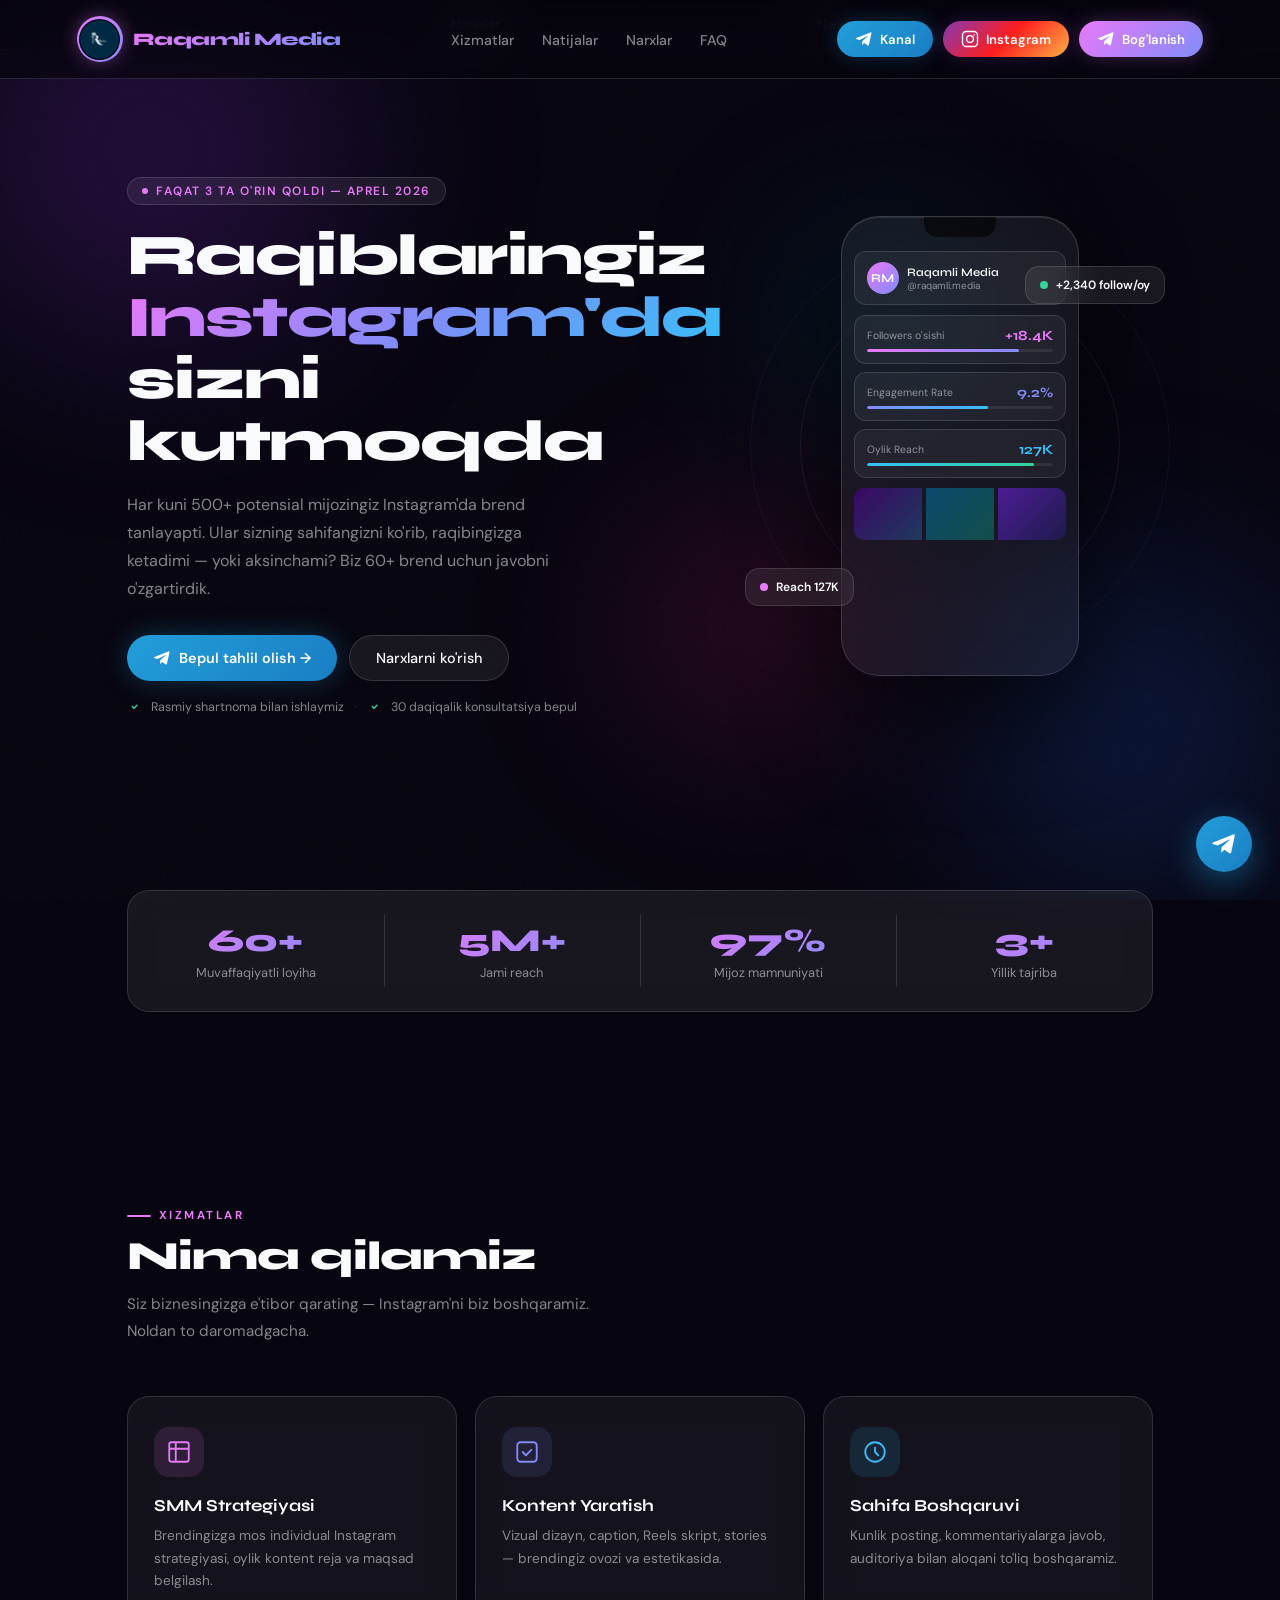
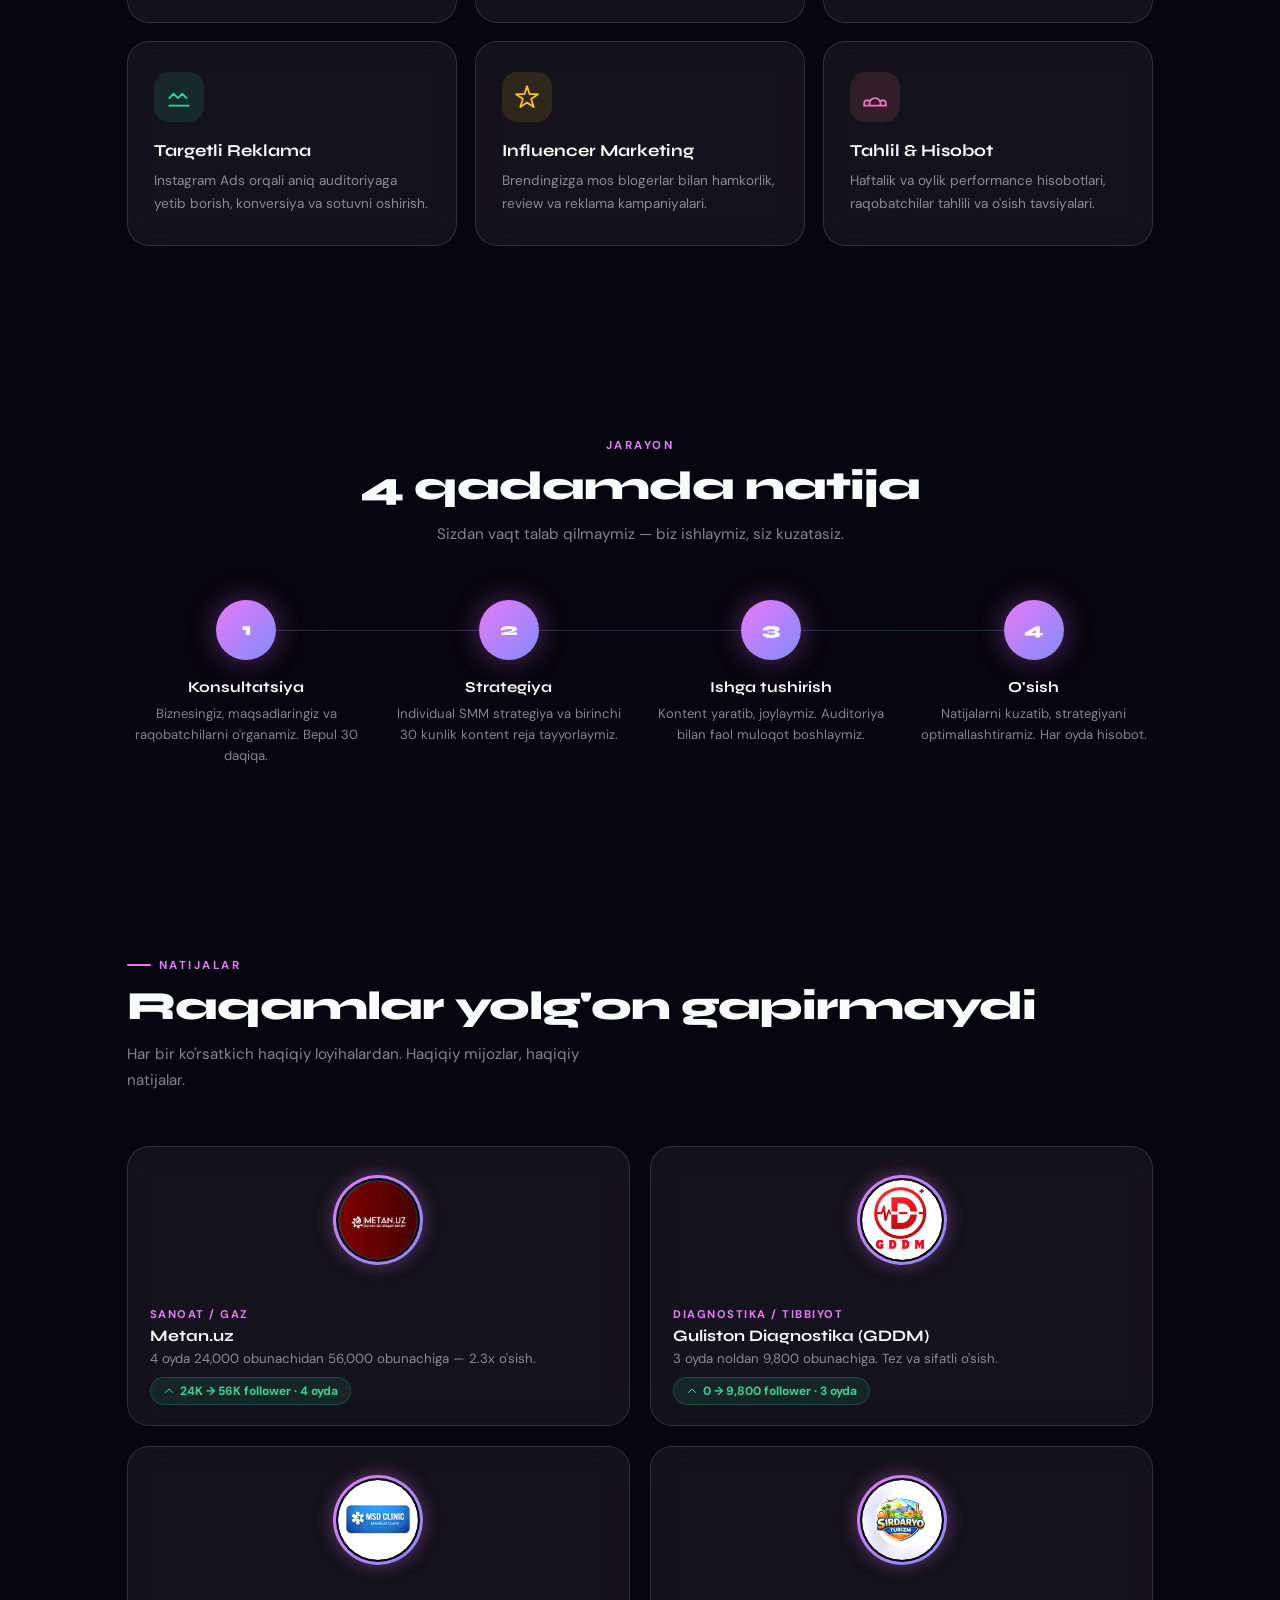
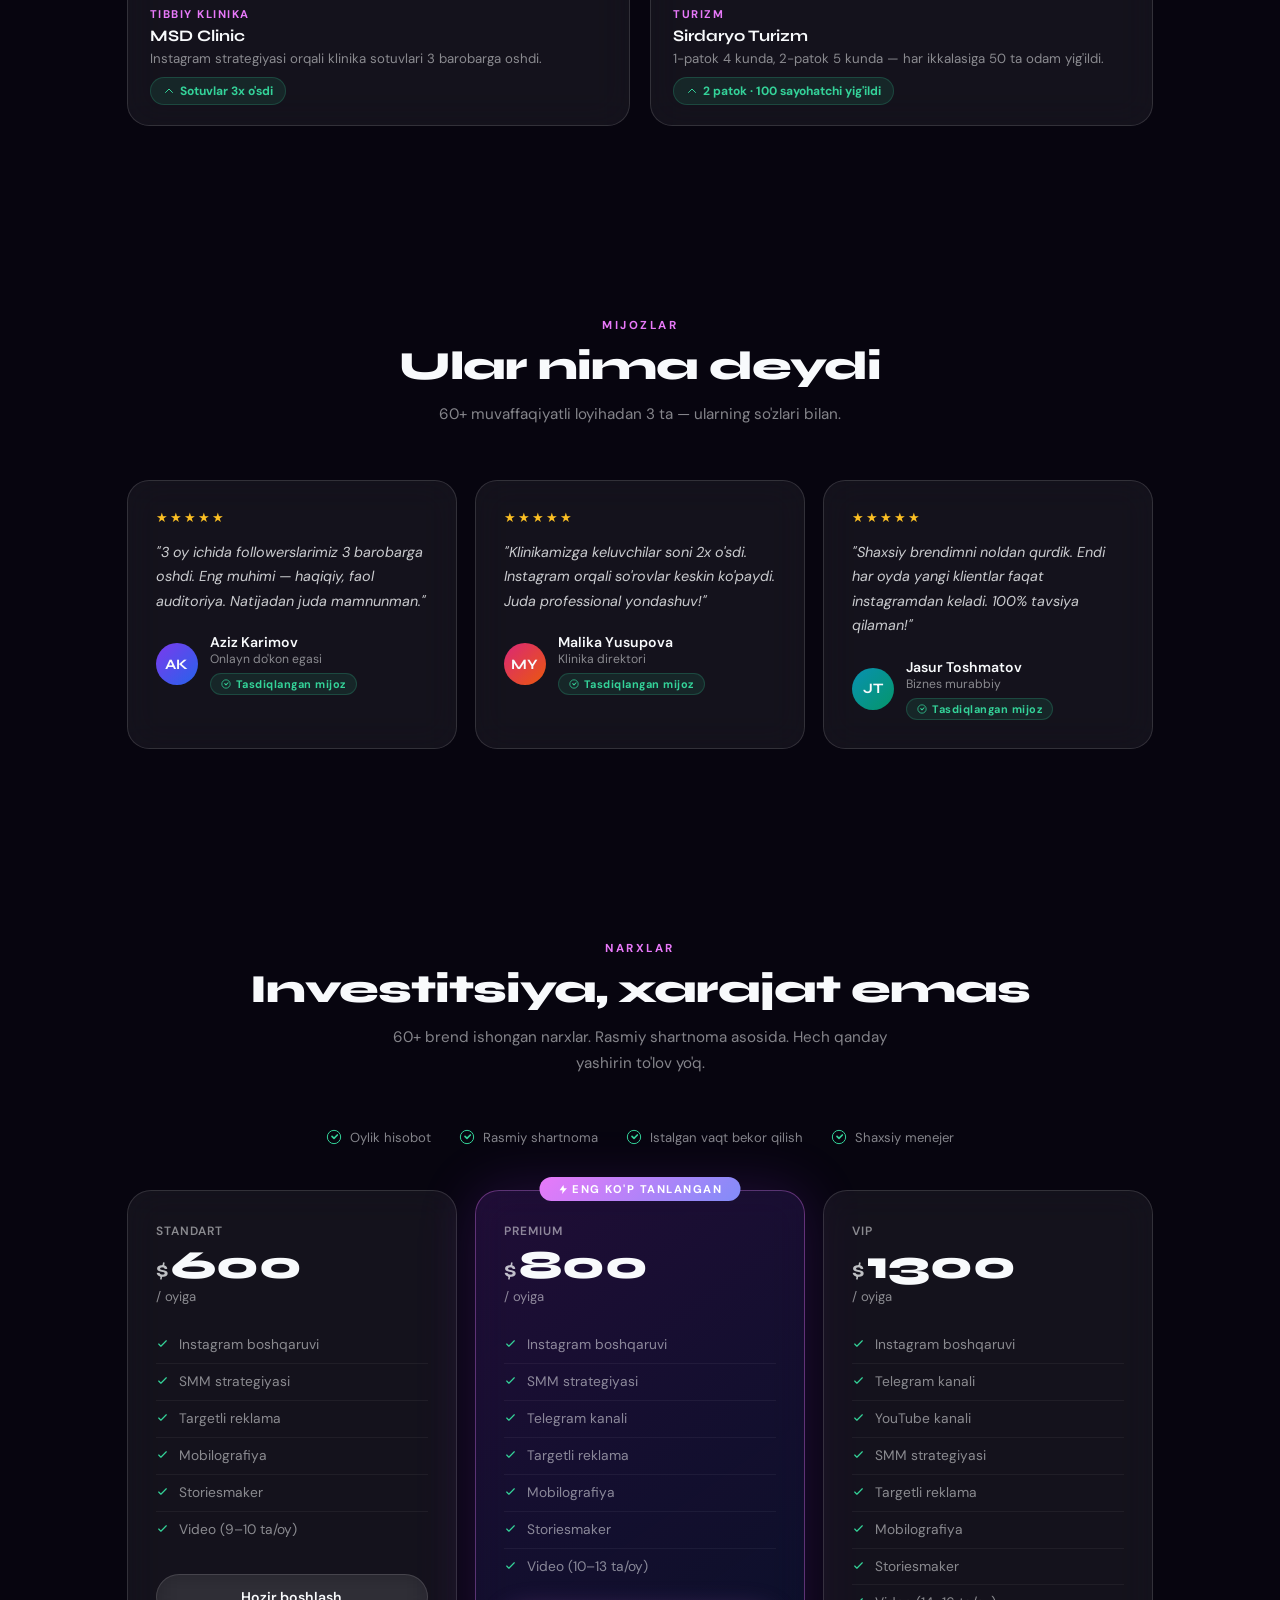
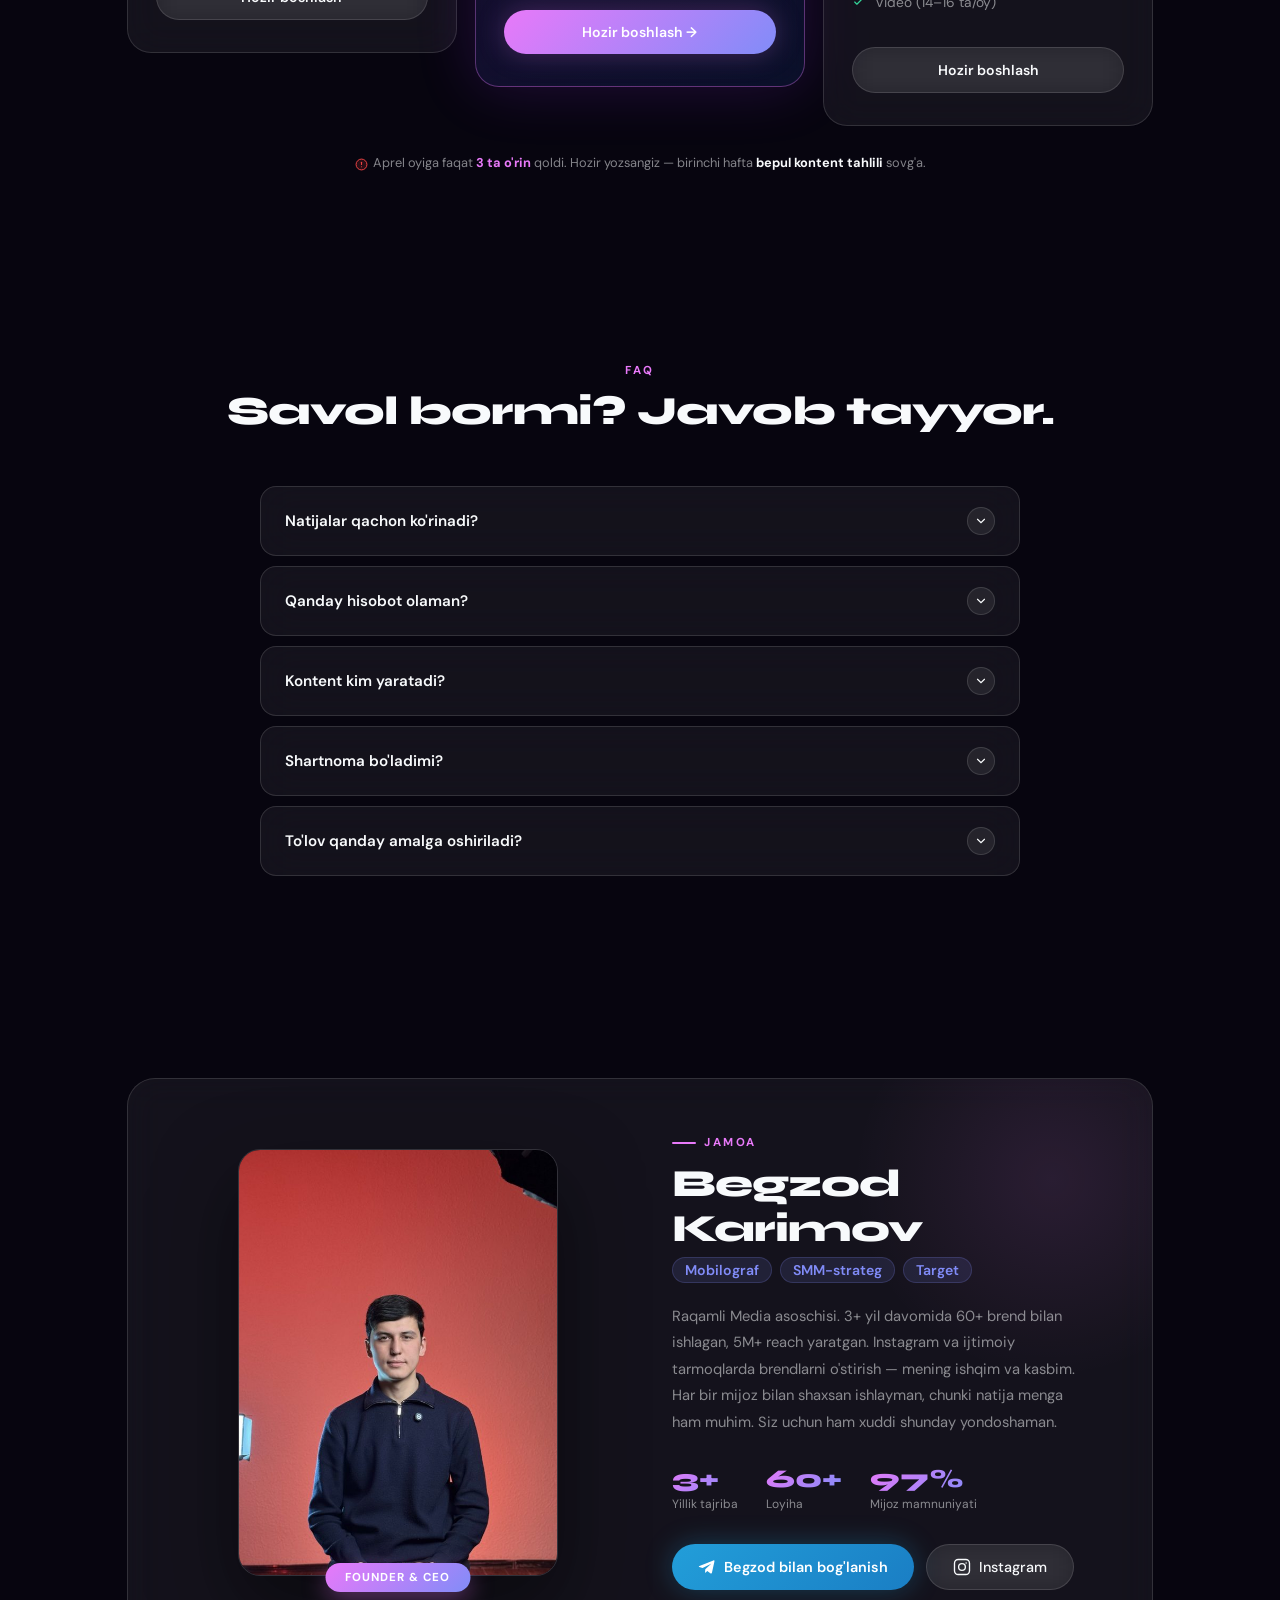
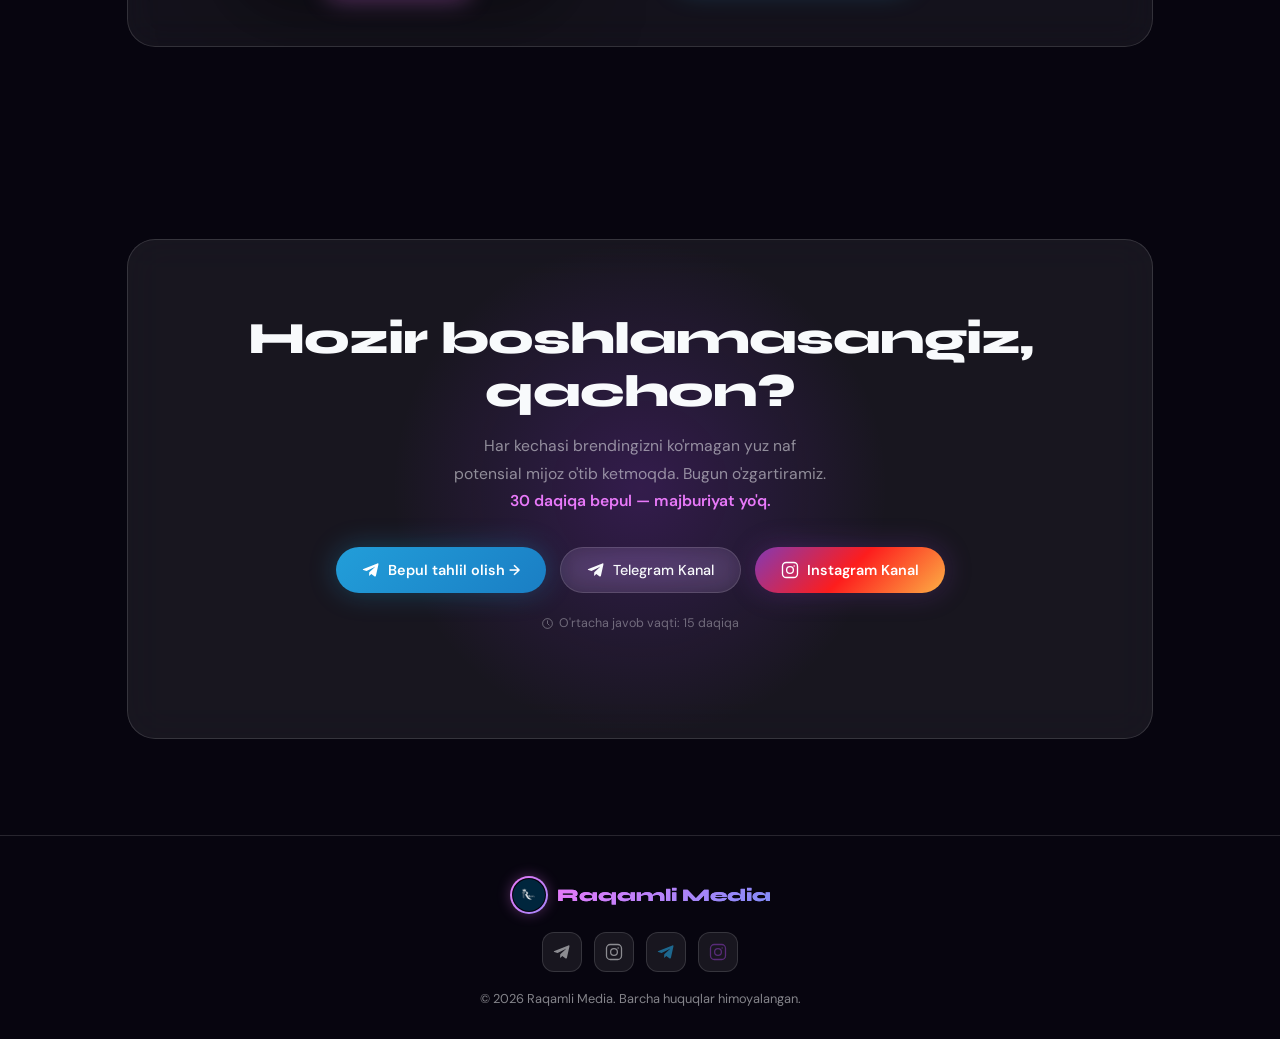
==== commit b2fc5b52: "Rename index (23).html to index.html" ====
--- a/index.html
+++ b/index.html
@@ -23,14 +23,771 @@
 <meta name="twitter:description" content="Kontent strategiyasi, professional dizayn va targetli reklama orqali brendingizni o'stiramiz.">
 <meta name="twitter:image" content="https://raqamlimedia.uz/preview.jpg">
 
-<!-- Modular CSS -->
-<link rel="stylesheet" href="css/base.css">
-<link rel="stylesheet" href="css/nav.css">
-<link rel="stylesheet" href="css/hero.css">
-<link rel="stylesheet" href="css/sections.css">
-<link rel="stylesheet" href="css/content.css">
-<link rel="stylesheet" href="css/components.css">
-<link rel="stylesheet" href="css/responsive.css">
+<!-- ✅ FIX 3: Barcha CSS bitta <style> blokda -->
+<style>
+:root {
+  --glass: rgba(255,255,255,0.07);
+  --glass-b: rgba(255,255,255,0.13);
+  --glass-h: rgba(255,255,255,0.11);
+  --accent: #e879f9;
+  --accent2: #818cf8;
+  --accent3: #38bdf8;
+  --gold: #fbbf24;
+  --text: #f8fafc;
+  --muted: rgba(248,250,252,0.52);
+  --bg: #07050f;
+  --card-bg: rgba(255,255,255,0.055);
+}
+
+*,*::before,*::after{box-sizing:border-box;margin:0;padding:0}
+html{scroll-behavior:smooth;font-size:16px}
+body{
+  font-family:'DM Sans','Helvetica Neue','Segoe UI',Arial,sans-serif;
+  background:var(--bg);
+  color:var(--text);
+  overflow-x:hidden;
+  min-height:100vh;
+}
+
+.nav-logo, .hero h1, .loader-logo, .mobile-menu ul a,
+h1, h2, h3, .section-tag, .stat-n, .price-val {
+  font-family:'Syne','Trebuchet MS','Century Gothic',Arial,sans-serif;
+}
+
+/* ── PAGE LOAD ── */
+body.loading { overflow: hidden; }
+.page-loader {
+  position:fixed;inset:0;z-index:9999;
+  background:var(--bg);
+  display:flex;align-items:center;justify-content:center;
+  transition:opacity .5s ease, visibility .5s ease;
+}
+.page-loader.hidden { opacity:0; visibility:hidden; pointer-events:none; }
+.loader-logo {
+  font-family:'Syne',sans-serif;font-weight:800;font-size:1.5rem;
+  background:linear-gradient(135deg,var(--accent),var(--accent2));
+  -webkit-background-clip:text;-webkit-text-fill-color:transparent;background-clip:text;
+  animation:loaderPulse 1s ease-in-out infinite;
+}
+@keyframes loaderPulse { 0%,100%{opacity:1} 50%{opacity:.4} }
+
+/* ── BACKGROUND ── */
+.bg-wrap{position:fixed;inset:0;z-index:0;pointer-events:none;overflow:hidden}
+.orb{position:absolute;border-radius:50%;filter:blur(90px);opacity:.28}
+.o1{width:600px;height:600px;background:radial-gradient(circle,#9333ea,transparent 70%);top:-150px;left:-150px;animation:orb1 16s ease-in-out infinite alternate}
+.o2{width:500px;height:500px;background:radial-gradient(circle,#2563eb,transparent 70%);bottom:-80px;right:-100px;animation:orb1 20s ease-in-out infinite alternate-reverse}
+.o3{width:350px;height:350px;background:radial-gradient(circle,#db2777,transparent 70%);top:50%;left:45%;animation:orb1 13s ease-in-out infinite alternate}
+.o4{width:280px;height:280px;background:radial-gradient(circle,#0891b2,transparent 70%);top:20%;right:20%;animation:orb1 18s ease-in-out infinite alternate}
+@keyframes orb1{from{transform:translate(0,0) scale(1)}to{transform:translate(40px,50px) scale(1.12)}}
+body::before{
+  content:'';position:fixed;inset:0;z-index:0;
+  background-image:url("data:image/svg+xml,%3Csvg viewBox='0 0 256 256' xmlns='http://www.w3.org/2000/svg'%3E%3Cfilter id='noise'%3E%3CfeTurbulence type='fractalNoise' baseFrequency='0.9' numOctaves='4' stitchTiles='stitch'/%3E%3C/filter%3E%3Crect width='100%25' height='100%25' filter='url(%23noise)' opacity='0.04'/%3E%3C/svg%3E");
+  pointer-events:none;opacity:.5;
+}
+
+/* ── NAV ── */
+nav{
+  position:fixed;top:0;left:0;right:0;z-index:200;
+  padding:16px 6%;
+  display:flex;align-items:center;justify-content:space-between;
+  background:rgba(7,5,15,0.65);
+  backdrop-filter:blur(24px);
+  border-bottom:1px solid var(--glass-b);
+  transition:padding .3s;
+}
+nav.scrolled { padding:11px 6%; background:rgba(7,5,15,0.92); }
+.nav-logo{
+  text-decoration:none;
+  position:relative;z-index:201;
+  display:flex;align-items:center;gap:10px;
+}
+/* Story ring wrapper */
+.nav-logo-ring{
+  position:relative;
+  width:46px;height:46px;
+  border-radius:50%;
+  padding:2.5px;
+  background:linear-gradient(135deg,var(--accent),var(--accent2),var(--accent3),var(--accent));
+  background-size:300% 300%;
+  animation:storyRing 3s linear infinite;
+  box-shadow:0 0 18px rgba(232,121,249,0.35);
+  transition:box-shadow .3s, transform .3s;
+  flex-shrink:0;
+}
+.nav-logo:hover .nav-logo-ring{
+  box-shadow:0 0 32px rgba(232,121,249,0.6), 0 0 60px rgba(129,140,248,0.3);
+  transform:scale(1.07);
+}
+@keyframes storyRing{
+  0%{background-position:0% 50%}
+  50%{background-position:100% 50%}
+  100%{background-position:0% 50%}
+}
+.nav-logo-ring-inner{
+  width:100%;height:100%;
+  border-radius:50%;
+  overflow:hidden;
+  background:var(--bg);
+  border:1.5px solid rgba(7,5,15,0.9);
+  display:flex;align-items:center;justify-content:center;
+}
+.nav-logo-img{
+  width:100%;height:100%;
+  object-fit:cover;
+  border-radius:50%;
+  filter:brightness(1.08) saturate(1.05);
+}
+/* Logo text next to ring */
+.nav-logo-text{
+  font-family:'Syne',sans-serif;font-weight:800;font-size:1.1rem;
+  background:linear-gradient(135deg,var(--accent),var(--accent2));
+  -webkit-background-clip:text;-webkit-text-fill-color:transparent;background-clip:text;
+  letter-spacing:-0.5px;
+  white-space:nowrap;
+}
+.nav-links{display:flex;gap:28px;list-style:none}
+.nav-links a{
+  color:var(--muted);text-decoration:none;font-size:.88rem;font-weight:500;
+  transition:color .2s;position:relative;
+}
+.nav-links a::after{
+  content:'';position:absolute;bottom:-3px;left:0;width:0;height:1px;
+  background:var(--accent);transition:width .3s;
+}
+.nav-links a:hover{color:var(--text)}
+.nav-links a:hover::after{width:100%}
+.nav-links a.active{color:var(--text)}
+.nav-links a.active::after{width:100%}
+/* ✅ FIX 6: Focus styles for keyboard nav */
+.nav-links a:focus-visible{outline:2px solid var(--accent);outline-offset:4px;border-radius:4px}
+.nav-actions{display:flex;gap:10px;align-items:center}
+.nav-tg,.nav-ig{
+  display:flex;align-items:center;gap:7px;
+  padding:9px 18px;border-radius:50px;
+  font-size:.82rem;font-weight:600;text-decoration:none;
+  transition:transform .2s,box-shadow .2s;
+}
+.nav-tg{background:linear-gradient(135deg,#229ed9,#1a7ec4);color:#fff;box-shadow:0 0 20px rgba(34,158,217,.25)}
+.nav-tg:hover{transform:translateY(-2px);box-shadow:0 0 30px rgba(34,158,217,.45)}
+.nav-ig{background:linear-gradient(135deg,#833ab4,#fd1d1d,#fcb045);color:#fff;box-shadow:0 0 20px rgba(131,58,180,.25)}
+.nav-ig:hover{transform:translateY(-2px);box-shadow:0 0 30px rgba(131,58,180,.45)}
+
+/* ── BURGER ── */
+.burger{
+  display:none;flex-direction:column;gap:5px;cursor:pointer;padding:4px;
+  position:relative;z-index:201;
+  background:none;border:none;
+}
+/* ✅ FIX 6: Focus style for burger */
+.burger:focus-visible{outline:2px solid var(--accent);outline-offset:4px;border-radius:4px}
+.burger span{
+  width:22px;height:2px;background:var(--text);border-radius:2px;
+  transition:.3s;display:block;transform-origin:center;
+}
+.burger.open span:nth-child(1){transform:translateY(7px) rotate(45deg)}
+.burger.open span:nth-child(2){opacity:0;transform:scaleX(0)}
+.burger.open span:nth-child(3){transform:translateY(-7px) rotate(-45deg)}
+
+/* ── MOBILE MENU ── */
+.mobile-menu{
+  display:none;
+  position:fixed;top:0;left:0;right:0;bottom:0;z-index:199;
+  background:rgba(7,5,15,0.97);
+  backdrop-filter:blur(24px);
+  flex-direction:column;align-items:center;justify-content:center;gap:12px;
+  transform:translateY(-100%);
+  transition:transform .4s cubic-bezier(0.4,0,0.2,1);
+}
+.mobile-menu.open{transform:translateY(0)}
+.mobile-menu ul{list-style:none;display:flex;flex-direction:column;align-items:center;gap:8px;margin-bottom:24px}
+.mobile-menu ul a{
+  font-family:'Syne',sans-serif;font-size:1.6rem;font-weight:700;
+  color:var(--muted);text-decoration:none;transition:color .2s;display:block;padding:8px 0;
+}
+.mobile-menu ul a:hover{color:var(--text)}
+.mobile-menu-actions{display:flex;flex-direction:column;gap:10px;align-items:center;width:80%;max-width:280px}
+
+/* ── WRAP ── */
+.wrap{position:relative;z-index:1;max-width:1180px;margin:0 auto;padding:0 6%}
+
+/* ── HERO ── */
+.hero{min-height:100vh;display:flex;align-items:center;padding-top:88px}
+.hero-inner{display:grid;grid-template-columns:1.05fr .95fr;gap:64px;align-items:center}
+.hero-eyebrow{
+  display:inline-flex;align-items:center;gap:8px;
+  padding:5px 14px;border-radius:50px;
+  background:var(--glass);border:1px solid var(--glass-b);
+  font-size:.75rem;font-weight:600;letter-spacing:1.5px;text-transform:uppercase;
+  color:var(--accent);margin-bottom:20px;backdrop-filter:blur(12px);
+}
+.pulse-dot{width:6px;height:6px;border-radius:50%;background:var(--accent);animation:pulse 2s infinite}
+@keyframes pulse{0%,100%{opacity:1;transform:scale(1)}50%{opacity:.4;transform:scale(.8)}}
+.hero h1{
+  font-family:'Syne',sans-serif;
+  font-size:clamp(2.2rem,4.5vw,3.6rem);
+  font-weight:800;line-height:1.08;letter-spacing:-1.5px;
+  margin-bottom:18px;
+}
+.hero h1 .g{
+  background:linear-gradient(135deg,var(--accent),var(--accent2),var(--accent3));
+  -webkit-background-clip:text;-webkit-text-fill-color:transparent;background-clip:text;
+}
+.hero-sub{font-size:1rem;color:var(--muted);line-height:1.75;margin-bottom:32px;max-width:460px}
+.hero-btns{display:flex;gap:12px;flex-wrap:wrap}
+
+.btn-tg{
+  display:inline-flex;align-items:center;gap:8px;
+  padding:13px 26px;border-radius:50px;
+  background:linear-gradient(135deg,#229ed9,#1a7ec4);
+  color:#fff;font-weight:600;font-size:.9rem;text-decoration:none;
+  box-shadow:0 0 28px rgba(34,158,217,.3);
+  transition:transform .2s,box-shadow .2s;
+}
+.btn-tg:hover{transform:translateY(-2px);box-shadow:0 0 42px rgba(34,158,217,.5)}
+/* ✅ FIX 6: Focus styles for buttons */
+.btn-tg:focus-visible,.btn-ig:focus-visible,.btn-ghost:focus-visible,.price-btn:focus-visible{outline:2px solid var(--accent);outline-offset:3px;border-radius:50px}
+.btn-ig{
+  display:inline-flex;align-items:center;gap:8px;
+  padding:13px 26px;border-radius:50px;
+  background:linear-gradient(135deg,#833ab4,#fd1d1d,#fcb045);
+  color:#fff;font-weight:600;font-size:.9rem;text-decoration:none;
+  box-shadow:0 0 28px rgba(131,58,180,.3);
+  transition:transform .2s,box-shadow .2s;
+}
+.btn-ig:hover{transform:translateY(-2px);box-shadow:0 0 42px rgba(131,58,180,.5)}
+.btn-ghost{
+  display:inline-flex;align-items:center;gap:8px;
+  padding:13px 26px;border-radius:50px;
+  border:1px solid var(--glass-b);background:var(--glass);
+  color:var(--text);font-weight:500;font-size:.9rem;text-decoration:none;
+  backdrop-filter:blur(12px);transition:background .2s,transform .2s;
+}
+.btn-ghost:hover{background:var(--glass-h);transform:translateY(-2px)}
+
+/* Hero Visual */
+.hero-vis{position:relative;display:flex;justify-content:center;align-items:center;height:480px}
+.phone{
+  width:238px;height:460px;border-radius:38px;
+  background:rgba(255,255,255,0.06);
+  border:1px solid rgba(255,255,255,0.14);
+  backdrop-filter:blur(24px);
+  box-shadow:0 40px 100px rgba(0,0,0,.55),inset 0 1px 0 rgba(255,255,255,.1);
+  position:relative;overflow:hidden;
+  animation:float 7s ease-in-out infinite;z-index:2;
+}
+@keyframes float{0%,100%{transform:translateY(0)}50%{transform:translateY(-16px)}}
+.phone-top{width:72px;height:20px;background:rgba(0,0,0,.6);border-radius:0 0 14px 14px;margin:0 auto}
+.phone-inner{padding:14px 12px}
+.ph-header{
+  display:flex;align-items:center;gap:8px;
+  background:rgba(255,255,255,.05);border:1px solid var(--glass-b);
+  border-radius:12px;padding:10px 12px;margin-bottom:10px;
+}
+.ph-avatar{
+  width:32px;height:32px;border-radius:50%;
+  background:linear-gradient(135deg,var(--accent),var(--accent2));
+  display:flex;align-items:center;justify-content:center;font-size:.75rem;font-weight:700;
+  font-family:'Syne',sans-serif;flex-shrink:0;
+}
+.ph-name{font-size:.72rem;font-weight:600;font-family:'Syne',sans-serif}
+.ph-handle{font-size:.62rem;color:var(--muted)}
+.ph-stat{
+  background:rgba(255,255,255,.05);border:1px solid var(--glass-b);
+  border-radius:12px;padding:11px 12px;margin-bottom:8px;
+}
+.ph-stat-row{display:flex;justify-content:space-between;align-items:center;margin-bottom:5px}
+.ph-label{font-size:.65rem;color:var(--muted)}
+.ph-val{font-family:'Syne',sans-serif;font-size:.88rem;font-weight:700}
+.pv-pink{color:var(--accent)}
+.pv-blue{color:var(--accent2)}
+.pv-sky{color:var(--accent3)}
+.ph-bar{height:3px;border-radius:3px;background:rgba(255,255,255,.08);overflow:hidden}
+.ph-fill{height:100%;border-radius:3px}
+.pf1{background:linear-gradient(90deg,var(--accent),var(--accent2));width:82%}
+.pf2{background:linear-gradient(90deg,var(--accent2),var(--accent3));width:65%}
+.pf3{background:linear-gradient(90deg,var(--accent3),#34d399);width:90%}
+.ph-posts{display:grid;grid-template-columns:1fr 1fr 1fr;gap:4px;margin-top:10px;border-radius:10px;overflow:hidden}
+.ph-post{height:52px;display:flex;align-items:center;justify-content:center}
+.pp1{background:linear-gradient(135deg,#3b0764,#1e3a5f)}
+.pp2{background:linear-gradient(135deg,#0c4a6e,#134e4a)}
+.pp3{background:linear-gradient(135deg,#4c1d95,#1e1b4b)}
+
+.ring{position:absolute;border-radius:50%;border:1px solid}
+.r1{width:320px;height:320px;border-color:rgba(232,121,249,.12);animation:spin 25s linear infinite;top:50%;left:50%;transform:translate(-50%,-50%)}
+.r2{width:420px;height:420px;border-color:rgba(129,140,248,.08);animation:spin 35s linear infinite reverse;top:50%;left:50%;transform:translate(-50%,-50%)}
+@keyframes spin{to{transform:translate(-50%,-50%) rotate(360deg)}}
+
+.fb{
+  position:absolute;
+  background:rgba(255,255,255,.08);border:1px solid var(--glass-b);
+  backdrop-filter:blur(16px);border-radius:14px;padding:10px 14px;
+  display:flex;align-items:center;gap:8px;font-size:.75rem;font-weight:600;
+  animation:float2 5s ease-in-out infinite;z-index:3;
+}
+.fb1{top:60px;right:-30px;animation-delay:-1s}
+.fb2{bottom:80px;left:-40px;animation-delay:-3s}
+@keyframes float2{0%,100%{transform:translateY(0)}50%{transform:translateY(-10px)}}
+.fb-dot{width:8px;height:8px;border-radius:50%}
+.fd1{background:#34d399}
+.fd2{background:var(--accent)}
+
+/* ── STATS ── */
+.stats-row{
+  position:relative;z-index:1;
+  display:grid;grid-template-columns:repeat(4,1fr);
+  gap:0;
+  background:var(--glass);border:1px solid var(--glass-b);
+  border-radius:22px;backdrop-filter:blur(20px);
+  margin:-10px 0 100px;
+  overflow:hidden;
+}
+.stat-cell{padding:30px 24px;text-align:center;position:relative}
+.stat-cell+.stat-cell::before{content:'';position:absolute;left:0;top:20%;bottom:20%;width:1px;background:var(--glass-b)}
+.stat-n{
+  font-family:'Syne',sans-serif;font-size:2rem;font-weight:800;
+  background:linear-gradient(135deg,var(--accent),var(--accent2));
+  -webkit-background-clip:text;-webkit-text-fill-color:transparent;background-clip:text;
+  margin-bottom:4px;
+}
+.stat-t{font-size:.8rem;color:var(--muted)}
+
+/* ── SECTION COMMON ── */
+section{padding:96px 0}
+.sec-label{
+  font-size:.72rem;font-weight:700;letter-spacing:2.5px;text-transform:uppercase;
+  color:var(--accent);margin-bottom:10px;display:flex;align-items:center;gap:8px;
+}
+.sec-label::before{content:'';width:24px;height:2px;background:var(--accent);border-radius:2px}
+.sec-title{
+  font-family:'Syne',sans-serif;
+  font-size:clamp(1.8rem,3.2vw,2.5rem);
+  font-weight:800;letter-spacing:-1px;margin-bottom:12px;line-height:1.15;
+}
+.sec-desc{font-size:.95rem;color:var(--muted);line-height:1.75;max-width:500px}
+.sec-head{margin-bottom:52px}
+.sec-head.center{text-align:center}
+.sec-head.center .sec-label{justify-content:center}
+.sec-head.center .sec-label::before{display:none}
+.sec-head.center .sec-desc{margin:0 auto}
+
+/* ── SERVICES ── */
+.srv-grid{display:grid;grid-template-columns:repeat(3,1fr);gap:18px}
+.srv-card{
+  background:var(--card-bg);border:1px solid var(--glass-b);
+  border-radius:22px;padding:30px 26px;
+  backdrop-filter:blur(18px);
+  transition:transform .3s,background .3s,box-shadow .3s;
+  cursor:default;
+}
+.srv-card:hover{transform:translateY(-7px);background:var(--glass-h);box-shadow:0 24px 64px rgba(0,0,0,.35)}
+.srv-icon{
+  width:50px;height:50px;border-radius:15px;
+  display:flex;align-items:center;justify-content:center;
+  margin-bottom:18px;
+}
+.si1{background:rgba(232,121,249,.12)}
+.si2{background:rgba(129,140,248,.12)}
+.si3{background:rgba(56,189,248,.12)}
+.si4{background:rgba(52,211,153,.12)}
+.si5{background:rgba(251,191,36,.12)}
+.si6{background:rgba(251,113,133,.12)}
+.srv-card h3{font-family:'Syne',sans-serif;font-size:1.05rem;font-weight:700;margin-bottom:9px}
+.srv-card p{font-size:.85rem;color:var(--muted);line-height:1.65}
+
+/* ── PROCESS ── */
+.proc-grid{display:grid;grid-template-columns:repeat(4,1fr);gap:24px;position:relative}
+.proc-line{
+  position:absolute;top:30px;left:calc(12.5% + 12px);right:calc(12.5% + 12px);
+  height:1px;background:linear-gradient(90deg,var(--accent),var(--accent2),var(--accent3));
+  opacity:.25;
+}
+.proc-step{text-align:center;position:relative;z-index:1}
+.proc-num{
+  width:60px;height:60px;border-radius:50%;
+  background:linear-gradient(135deg,var(--accent),var(--accent2));
+  display:flex;align-items:center;justify-content:center;
+  font-family:'Syne',sans-serif;font-weight:800;font-size:1.1rem;
+  margin:0 auto 18px;
+  box-shadow:0 0 28px rgba(232,121,249,.35);
+}
+.proc-step h4{font-family:'Syne',sans-serif;font-size:.95rem;font-weight:700;margin-bottom:7px}
+.proc-step p{font-size:.82rem;color:var(--muted);line-height:1.6}
+
+/* ── RESULTS ── */
+.res-grid{display:grid;grid-template-columns:repeat(2,1fr);gap:20px}
+.res-card{
+  background:var(--card-bg);border:1px solid var(--glass-b);
+  border-radius:22px;overflow:hidden;backdrop-filter:blur(18px);
+  transition:transform .3s;
+}
+.res-card:hover{transform:translateY(-7px)}
+.res-visual{height:170px;display:flex;align-items:center;justify-content:center;position:relative;overflow:hidden}
+.rv1{background:linear-gradient(145deg,#2e1065,#1e3a5f)}
+.rv2{background:linear-gradient(145deg,#0c1445,#134e4a)}
+.rv3{background:linear-gradient(145deg,#3b0764,#1a0533)}
+.res-body{padding:20px 22px}
+.res-tag{font-size:.7rem;font-weight:700;letter-spacing:1.5px;text-transform:uppercase;color:var(--accent);margin-bottom:5px}
+.res-body h3{font-family:'Syne',sans-serif;font-size:1rem;font-weight:700;margin-bottom:5px}
+.res-body p{font-size:.83rem;color:var(--muted)}
+.res-metric{
+  display:inline-flex;align-items:center;gap:5px;
+  margin-top:10px;padding:5px 12px;border-radius:50px;
+  background:rgba(52,211,153,.1);border:1px solid rgba(52,211,153,.2);
+  font-size:.75rem;font-weight:700;color:#34d399;
+}
+
+/* ── PRICING ── */
+.price-grid{display:grid;grid-template-columns:repeat(3,1fr);gap:18px;align-items:start}
+.price-card{
+  background:var(--card-bg);border:1px solid var(--glass-b);
+  border-radius:24px;padding:32px 28px;backdrop-filter:blur(18px);
+  transition:transform .3s;
+}
+.price-card:hover{transform:translateY(-7px)}
+.price-card.hot{
+  background:linear-gradient(145deg,rgba(147,51,234,.18),rgba(37,99,235,.12));
+  border-color:rgba(232,121,249,.35);
+  box-shadow:0 0 60px rgba(147,51,234,.2);
+  position:relative;
+}
+.hot-badge{
+  position:absolute;top:-14px;left:50%;transform:translateX(-50%);
+  background:linear-gradient(135deg,var(--accent),var(--accent2));
+  color:#fff;font-size:.7rem;font-weight:700;letter-spacing:1.5px;
+  text-transform:uppercase;padding:5px 18px;border-radius:50px;white-space:nowrap;
+}
+.price-tier{font-size:.75rem;color:var(--muted);font-weight:600;text-transform:uppercase;letter-spacing:1px;margin-bottom:6px}
+
+/* ✅ FIX 5: Valyuta belgisi qo'shildi — dollar belgisi allaqachon bor, lekin price-amount style yangilandi */
+.price-amount{
+  font-family:'Syne',sans-serif;font-size:2.5rem;font-weight:800;line-height:1;margin-bottom:3px;
+  display:flex;align-items:baseline;gap:2px;
+}
+.price-currency{font-size:1.4rem;font-weight:700;opacity:.75}
+.price-num{font-size:2.5rem;font-weight:800;}
+.price-period{font-size:.82rem;color:var(--muted);margin-bottom:22px}
+.price-list{list-style:none;margin-bottom:26px}
+.price-list li{
+  font-size:.86rem;color:var(--muted);
+  padding:8px 0;border-bottom:1px solid rgba(255,255,255,.05);
+  display:flex;align-items:flex-start;gap:10px;line-height:1.45;
+}
+.price-list li:last-child{border:none}
+.chk{color:#34d399;flex-shrink:0;margin-top:2px;display:flex;align-items:center}
+.price-btn{
+  display:block;text-align:center;
+  padding:13px 0;border-radius:50px;
+  font-weight:600;font-size:.88rem;text-decoration:none;
+  transition:transform .2s,box-shadow .2s;
+}
+.pb-primary{
+  background:linear-gradient(135deg,var(--accent),var(--accent2));
+  color:#fff;box-shadow:0 0 28px rgba(232,121,249,.25);
+}
+.pb-primary:hover{transform:translateY(-2px);box-shadow:0 0 40px rgba(232,121,249,.45)}
+.pb-ghost{
+  border:1px solid var(--glass-b);background:var(--glass);
+  color:var(--text);backdrop-filter:blur(12px);
+}
+.pb-ghost:hover{background:var(--glass-h);transform:translateY(-2px)}
+
+/* ── TESTIMONIALS ── */
+.testi-grid{display:grid;grid-template-columns:repeat(3,1fr);gap:18px}
+.testi-card{
+  background:var(--card-bg);border:1px solid var(--glass-b);
+  border-radius:22px;padding:28px;backdrop-filter:blur(18px);
+}
+.stars{color:var(--gold);font-size:.8rem;letter-spacing:2px;margin-bottom:14px}
+.testi-q{font-size:.9rem;color:var(--text);line-height:1.7;margin-bottom:20px;font-style:italic;opacity:.8}
+.testi-author{display:flex;align-items:center;gap:12px}
+.av{
+  width:42px;height:42px;border-radius:50%;
+  display:flex;align-items:center;justify-content:center;
+  font-family:'Syne',sans-serif;font-size:.9rem;font-weight:700;flex-shrink:0;
+}
+.av1{background:linear-gradient(135deg,#7c3aed,#2563eb)}
+.av2{background:linear-gradient(135deg,#db2777,#ea580c)}
+.av3{background:linear-gradient(135deg,#0891b2,#059669)}
+.av-name{font-weight:600;font-size:.88rem}
+.av-role{font-size:.76rem;color:var(--muted)}
+
+/* ✅ FIX 4: Testimonial "Verified" badge */
+.testi-verified{
+  display:inline-flex;align-items:center;gap:5px;
+  margin-top:6px;padding:3px 10px;border-radius:20px;
+  background:rgba(52,211,153,.1);border:1px solid rgba(52,211,153,.2);
+  font-size:.68rem;font-weight:700;color:#34d399;
+  letter-spacing:.5px;
+}
+
+/* ── FAQ ── */
+.faq-list{max-width:760px;margin:0 auto}
+.faq-item{
+  background:var(--card-bg);border:1px solid var(--glass-b);
+  border-radius:16px;margin-bottom:10px;overflow:hidden;
+  backdrop-filter:blur(18px);
+}
+.faq-q{
+  width:100%;background:none;border:none;color:var(--text);
+  font-family:'DM Sans',sans-serif;font-size:.95rem;font-weight:600;
+  padding:20px 24px;display:flex;justify-content:space-between;align-items:center;
+  cursor:pointer;gap:12px;text-align:left;
+}
+.faq-q:hover{background:rgba(255,255,255,.03)}
+/* ✅ FIX 6: FAQ button focus */
+.faq-q:focus-visible{outline:2px solid var(--accent);outline-offset:-2px;border-radius:16px}
+.faq-arrow{
+  width:28px;height:28px;border-radius:50%;
+  background:var(--glass);border:1px solid var(--glass-b);
+  display:flex;align-items:center;justify-content:center;
+  flex-shrink:0;transition:transform .3s;
+}
+.faq-item.open .faq-arrow{transform:rotate(180deg)}
+.faq-a{max-height:0;overflow:hidden;transition:max-height .4s ease,padding .3s}
+.faq-item.open .faq-a{max-height:300px}
+.faq-a-inner{padding:0 24px 20px;font-size:.88rem;color:var(--muted);line-height:1.7}
+
+/* ── FOUNDER ── */
+.founder-box{
+  display:grid;grid-template-columns:1fr 1fr;gap:64px;align-items:center;
+  background:var(--card-bg);border:1px solid var(--glass-b);
+  border-radius:28px;padding:56px 60px;backdrop-filter:blur(18px);
+  position:relative;overflow:hidden;
+}
+.founder-box::before{
+  content:'';position:absolute;width:400px;height:400px;border-radius:50%;
+  background:radial-gradient(circle,rgba(232,121,249,.1),transparent 70%);
+  top:-100px;right:-100px;pointer-events:none;
+}
+.founder-img-wrap{
+  position:relative;display:flex;justify-content:center;
+}
+.founder-img{
+  width:100%;max-width:320px;aspect-ratio:3/4;object-fit:cover;object-position:top;
+  border-radius:22px;
+  border:1px solid var(--glass-b);
+  box-shadow:0 32px 80px rgba(0,0,0,.5);
+}
+.founder-badge{
+  position:absolute;bottom:-16px;left:50%;transform:translateX(-50%);
+  background:linear-gradient(135deg,var(--accent),var(--accent2));
+  color:#fff;font-size:.72rem;font-weight:700;letter-spacing:1px;text-transform:uppercase;
+  padding:7px 20px;border-radius:50px;white-space:nowrap;
+  box-shadow:0 8px 24px rgba(232,121,249,.35);
+}
+.founder-content{}
+.founder-tag{
+  font-size:.72rem;font-weight:700;letter-spacing:2.5px;text-transform:uppercase;
+  color:var(--accent);margin-bottom:12px;display:flex;align-items:center;gap:8px;
+}
+.founder-tag::before{content:'';width:24px;height:2px;background:var(--accent);border-radius:2px}
+.founder-name{
+  font-family:'Syne',sans-serif;font-size:clamp(1.8rem,3vw,2.4rem);
+  font-weight:800;letter-spacing:-1px;margin-bottom:6px;line-height:1.15;
+}
+.founder-role{
+  font-size:.88rem;color:var(--accent2);font-weight:600;margin-bottom:20px;
+  display:flex;align-items:center;gap:8px;flex-wrap:wrap;
+}
+.founder-role span{
+  padding:3px 12px;border-radius:20px;
+  background:rgba(129,140,248,.12);border:1px solid rgba(129,140,248,.2);
+}
+.founder-desc{font-size:.92rem;color:var(--muted);line-height:1.8;margin-bottom:28px}
+.founder-stats{display:flex;gap:28px;margin-bottom:32px}
+.f-stat{}
+.f-stat-n{
+  font-family:'Syne',sans-serif;font-size:1.6rem;font-weight:800;
+  background:linear-gradient(135deg,var(--accent),var(--accent2));
+  -webkit-background-clip:text;-webkit-text-fill-color:transparent;background-clip:text;
+}
+.f-stat-t{font-size:.75rem;color:var(--muted);margin-top:2px}
+.founder-btns{display:flex;gap:12px;flex-wrap:wrap}
+@media(max-width:960px){
+  .founder-box{grid-template-columns:1fr;padding:40px 28px;gap:40px;text-align:center}
+  .founder-tag{justify-content:center}
+  .founder-tag::before{display:none}
+  .founder-stats{justify-content:center}
+  .founder-btns{justify-content:center}
+  .founder-img{max-width:240px}
+}
+
+/* ── CTA ── */
+.cta-box{
+  background:var(--glass);border:1px solid var(--glass-b);
+  border-radius:28px;backdrop-filter:blur(20px);
+  padding:72px 60px;text-align:center;position:relative;overflow:hidden;
+}
+.cta-glow{
+  position:absolute;width:500px;height:500px;border-radius:50%;
+  background:radial-gradient(circle,rgba(147,51,234,.22),transparent 70%);
+  top:50%;left:50%;transform:translate(-50%,-50%);pointer-events:none;
+}
+.cta-box h2{
+  font-family:'Syne',sans-serif;
+  font-size:clamp(1.8rem,3.5vw,2.8rem);
+  font-weight:800;letter-spacing:-1px;margin-bottom:14px;position:relative;
+}
+.cta-box p{color:var(--muted);font-size:.98rem;line-height:1.75;margin-bottom:32px;position:relative}
+.cta-btns{display:flex;gap:14px;justify-content:center;flex-wrap:wrap;position:relative}
+
+/* ── FOOTER ── */
+footer{border-top:1px solid var(--glass-b);padding:40px 0 32px;position:relative;z-index:1}
+.footer-inner{display:flex;flex-direction:column;align-items:center;gap:18px;text-align:center}
+.footer-logo{
+  font-family:'Syne',sans-serif;font-weight:800;font-size:1.2rem;
+  background:linear-gradient(135deg,var(--accent),var(--accent2));
+  -webkit-background-clip:text;-webkit-text-fill-color:transparent;background-clip:text;
+}
+.footer-links{display:flex;gap:24px}
+.footer-links a{color:var(--muted);font-size:.85rem;text-decoration:none;transition:color .2s}
+.footer-links a:hover{color:var(--text)}
+.footer-socials{display:flex;gap:12px}
+.f-soc{
+  width:40px;height:40px;border-radius:12px;
+  background:var(--glass);border:1px solid var(--glass-b);
+  display:flex;align-items:center;justify-content:center;
+  text-decoration:none;transition:transform .2s,background .2s;
+}
+.f-soc:hover{transform:translateY(-3px);background:var(--glass-h)}
+/* ✅ FIX 6: Footer focus styles */
+.f-soc:focus-visible,.footer-links a:focus-visible{outline:2px solid var(--accent);outline-offset:3px;border-radius:4px}
+.footer-copy{font-size:.8rem;color:var(--muted)}
+
+/* ── FADE ── */
+.fi{opacity:0;transform:translateY(30px);transition:opacity .7s ease,transform .7s ease}
+.fi.vis{opacity:1;transform:translateY(0)}
+.fi-d1{transition-delay:.08s}
+.fi-d2{transition-delay:.16s}
+.fi-d3{transition-delay:.24s}
+
+/* ── FLOATING TG ── */
+.float-tg{
+  position:fixed;bottom:28px;right:28px;z-index:300;
+  width:56px;height:56px;border-radius:50%;
+  background:linear-gradient(135deg,#229ed9,#1a7ec4);
+  display:flex;align-items:center;justify-content:center;
+  text-decoration:none;
+  box-shadow:0 8px 32px rgba(34,158,217,.45);
+  transition:transform .3s,box-shadow .3s;
+  animation:floatBtn 3s ease-in-out infinite;
+}
+.float-tg:hover{transform:scale(1.1);box-shadow:0 12px 40px rgba(34,158,217,.6);animation:none}
+@keyframes floatBtn{0%,100%{transform:translateY(0)}50%{transform:translateY(-6px)}}
+.float-tg-label{
+  position:absolute;right:68px;top:50%;transform:translateY(-50%);
+  background:rgba(7,5,15,.92);border:1px solid var(--glass-b);
+  color:var(--text);font-size:.78rem;font-weight:600;
+  padding:6px 12px;border-radius:8px;white-space:nowrap;
+  opacity:0;pointer-events:none;transition:opacity .2s;
+  backdrop-filter:blur(12px);
+}
+.float-tg:hover .float-tg-label{opacity:1}
+
+/* ── URGENCY BANNER (hero) ── */
+.hero-eyebrow {
+  animation: subtlePop .6s ease both;
+}
+@keyframes subtlePop {
+  from { opacity:0; transform:translateY(-8px) scale(.96); }
+  to   { opacity:1; transform:translateY(0) scale(1); }
+}
+
+/* ── SCROLL TOP ── */
+.scroll-top{
+  position:fixed;bottom:96px;right:28px;z-index:300;
+  width:42px;height:42px;border-radius:50%;
+  background:var(--glass);border:1px solid var(--glass-b);
+  display:flex;align-items:center;justify-content:center;
+  cursor:pointer;
+  box-shadow:0 4px 20px rgba(0,0,0,.3);
+  backdrop-filter:blur(16px);
+  transition:opacity .3s,transform .3s,background .2s;
+  opacity:0;pointer-events:none;
+}
+.scroll-top.visible{opacity:1;pointer-events:auto}
+.scroll-top:hover{background:var(--glass-h);transform:translateY(-2px)}
+/* ✅ FIX 6: Scroll top focus */
+.scroll-top:focus-visible{outline:2px solid var(--accent);outline-offset:3px}
+
+/* ── TOAST ── */
+.toast{
+  position:fixed;top:24px;left:50%;transform:translateX(-50%) translateY(-80px);
+  z-index:400;background:rgba(7,5,15,.95);border:1px solid var(--glass-b);
+  color:var(--text);padding:12px 22px;border-radius:50px;
+  font-size:.85rem;font-weight:500;backdrop-filter:blur(20px);
+  transition:transform .4s cubic-bezier(0.4,0,0.2,1);
+  box-shadow:0 8px 32px rgba(0,0,0,.4);
+  display:flex;align-items:center;gap:8px;
+}
+.toast.show{transform:translateX(-50%) translateY(0)}
+.toast-dot{width:7px;height:7px;border-radius:50%;background:#34d399;flex-shrink:0}
+
+/* ── SVG ── */
+.icon-svg{width:26px;height:26px;display:block}
+.icon-sm{width:18px;height:18px;display:block}
+
+/* ✅ FIX 2: 3 ta breakpoint — 1200px, 960px, 768px, 480px */
+@media(max-width:1200px){
+  .hero-inner{gap:40px}
+  .hero h1{font-size:clamp(2rem,4vw,3rem)}
+}
+@media(max-width:960px){
+  .hero-inner{grid-template-columns:1fr;text-align:center;gap:40px}
+  .hero-sub{margin:0 auto 28px}
+  .hero-btns{justify-content:center}
+  .hero-vis{display:none}
+  .srv-grid,.res-grid,.price-grid,.testi-grid{grid-template-columns:1fr}
+  .proc-grid{grid-template-columns:1fr 1fr;gap:28px}
+  .proc-line{display:none}
+  .stats-row{grid-template-columns:1fr 1fr}
+  .stat-cell+.stat-cell::before{display:none}
+  .nav-links{display:none}
+  .nav-actions{display:none}
+  .burger{display:flex}
+  .mobile-menu{display:flex}
+  .cta-box{padding:48px 28px}
+  .float-tg{bottom:20px;right:20px}
+  .scroll-top{bottom:88px;right:20px}
+}
+@media(max-width:768px){
+  section{padding:64px 0}
+  .hero{padding-top:80px}
+  .cta-box{padding:40px 20px}
+  .sec-title{font-size:clamp(1.6rem,5vw,2.2rem)}
+  .stats-row{margin-bottom:60px}
+  .hero h1{letter-spacing:-0.5px;line-height:1.12}
+}
+@media(max-width:480px){
+  .stats-row{grid-template-columns:1fr}
+  .proc-grid{grid-template-columns:1fr}
+  .footer-links{flex-wrap:wrap;justify-content:center;gap:14px}
+  .hero h1{font-size:clamp(1.8rem,7vw,2.4rem);letter-spacing:-0.5px;line-height:1.15}
+  .sec-title{letter-spacing:-0.5px}
+  .hero-sub{font-size:.92rem;line-height:1.65}
+}
+
+/* ── RESULT CARD LOGO — nav-logo uslubida ── */
+.res-logo-wrap{display:flex;align-items:center;justify-content:center;padding:28px 22px 22px}
+.res-logo-ring{
+  position:relative;width:90px;height:90px;border-radius:50%;padding:3px;
+  background:linear-gradient(135deg,var(--accent),var(--accent2),var(--accent3),var(--accent));
+  background-size:300% 300%;animation:storyRing 3s linear infinite;
+  box-shadow:0 0 18px rgba(232,121,249,0.35);transition:box-shadow .3s,transform .3s;
+}
+.res-card:hover .res-logo-ring{
+  box-shadow:0 0 32px rgba(232,121,249,0.6),0 0 60px rgba(129,140,248,0.3);transform:scale(1.08);
+}
+.res-logo-ring-inner{
+  width:100%;height:100%;border-radius:50%;overflow:hidden;
+  background:var(--bg);border:2px solid rgba(7,5,15,0.9);
+  display:flex;align-items:center;justify-content:center;
+}
+.res-logo-circle{
+  width:100%;height:100%;object-fit:cover;border-radius:50%;
+  filter:brightness(1.08) saturate(1.05);display:block;
+}
+</style>
 </head>
 <body class="loading">
 
@@ -753,8 +1510,121 @@
   </div>
 </footer>
 
-<!-- Modular JS -->
-<script src="js/navigation.js"></script>
-<script src="js/interactions.js"></script>
+<script>
+// ── PAGE LOADER ──
+window.addEventListener('load', () => {
+  setTimeout(() => {
+    document.getElementById('loader').classList.add('hidden');
+    document.body.classList.remove('loading');
+  }, 600);
+});
+
+// ── SCROLL FADE-IN ──
+const obs = new IntersectionObserver(entries => {
+  entries.forEach(e => {
+    if (e.isIntersecting) { e.target.classList.add('vis'); obs.unobserve(e.target); }
+  });
+}, { threshold: 0.1 });
+document.querySelectorAll('.fi').forEach(el => obs.observe(el));
+
+// ── NAV SCROLL ──
+const nav = document.getElementById('mainNav');
+window.addEventListener('scroll', () => {
+  nav.classList.toggle('scrolled', window.scrollY > 60);
+  document.getElementById('scrollTop').classList.toggle('visible', window.scrollY > 400);
+  updateActiveNav();
+});
+
+// ── ACTIVE NAV LINKS ──
+function updateActiveNav() {
+  const sections = ['xizmatlar','natijalar','narxlar','faq'];
+  const links = document.querySelectorAll('.nav-links a');
+  let current = '';
+  sections.forEach(id => {
+    const el = document.getElementById(id);
+    if (el && window.scrollY >= el.offsetTop - 120) current = id;
+  });
+  links.forEach(a => {
+    a.classList.toggle('active', a.getAttribute('href') === '#' + current);
+  });
+}
+
+// ── MOBILE MENU ──
+let menuOpen = false;
+function toggleMenu() {
+  menuOpen = !menuOpen;
+  const burger = document.getElementById('burger');
+  burger.classList.toggle('open', menuOpen);
+  // ✅ FIX 6: aria-expanded yangilanadi
+  burger.setAttribute('aria-expanded', menuOpen ? 'true' : 'false');
+  document.getElementById('mobileMenu').classList.toggle('open', menuOpen);
+  document.body.style.overflow = menuOpen ? 'hidden' : '';
+}
+function closeMenu() {
+  menuOpen = false;
+  const burger = document.getElementById('burger');
+  burger.classList.remove('open');
+  burger.setAttribute('aria-expanded', 'false');
+  document.getElementById('mobileMenu').classList.remove('open');
+  document.body.style.overflow = '';
+}
+
+// ── FAQ TOGGLE ──
+function toggleFaq(btn) {
+  const item = btn.closest('.faq-item');
+  const isOpen = item.classList.contains('open');
+  // Close all
+  document.querySelectorAll('.faq-item.open').forEach(i => {
+    i.classList.remove('open');
+    i.querySelector('.faq-q').setAttribute('aria-expanded', 'false');
+  });
+  if (!isOpen) {
+    item.classList.add('open');
+    btn.setAttribute('aria-expanded', 'true');
+  }
+}
+
+// ── STAT COUNTER ANIMATION ──
+let countersStarted = false;
+function animateCounter(el) {
+  const target = parseInt(el.dataset.count);
+  const suffix = el.dataset.suffix || '';
+  const duration = 1800;
+  const start = performance.now();
+  function step(now) {
+    const progress = Math.min((now - start) / duration, 1);
+    const ease = 1 - Math.pow(1 - progress, 3);
+    el.textContent = Math.floor(ease * target) + suffix;
+    if (progress < 1) requestAnimationFrame(step);
+  }
+  requestAnimationFrame(step);
+}
+
+const statsObs = new IntersectionObserver(entries => {
+  entries.forEach(e => {
+    if (e.isIntersecting && !countersStarted) {
+      countersStarted = true;
+      document.querySelectorAll('.stat-n[data-count]').forEach(animateCounter);
+      statsObs.disconnect();
+    }
+  });
+}, { threshold: 0.4 });
+const statsRow = document.getElementById('statsRow');
+if (statsRow) statsObs.observe(statsRow);
+
+// ── TOAST ──
+let toastTimer;
+function showToast(msg) {
+  const t = document.getElementById('toast');
+  document.getElementById('toast-msg').textContent = msg;
+  clearTimeout(toastTimer);
+  t.classList.add('show');
+  toastTimer = setTimeout(() => t.classList.remove('show'), 2800);
+}
+
+// ✅ FIX 7: Dinamik yil — footer copyright
+document.getElementById('footerCopy').textContent =
+  '© ' + new Date().getFullYear() + ' Raqamli Media. Barcha huquqlar himoyalangan.';
+</script>
 </body>
 </html>
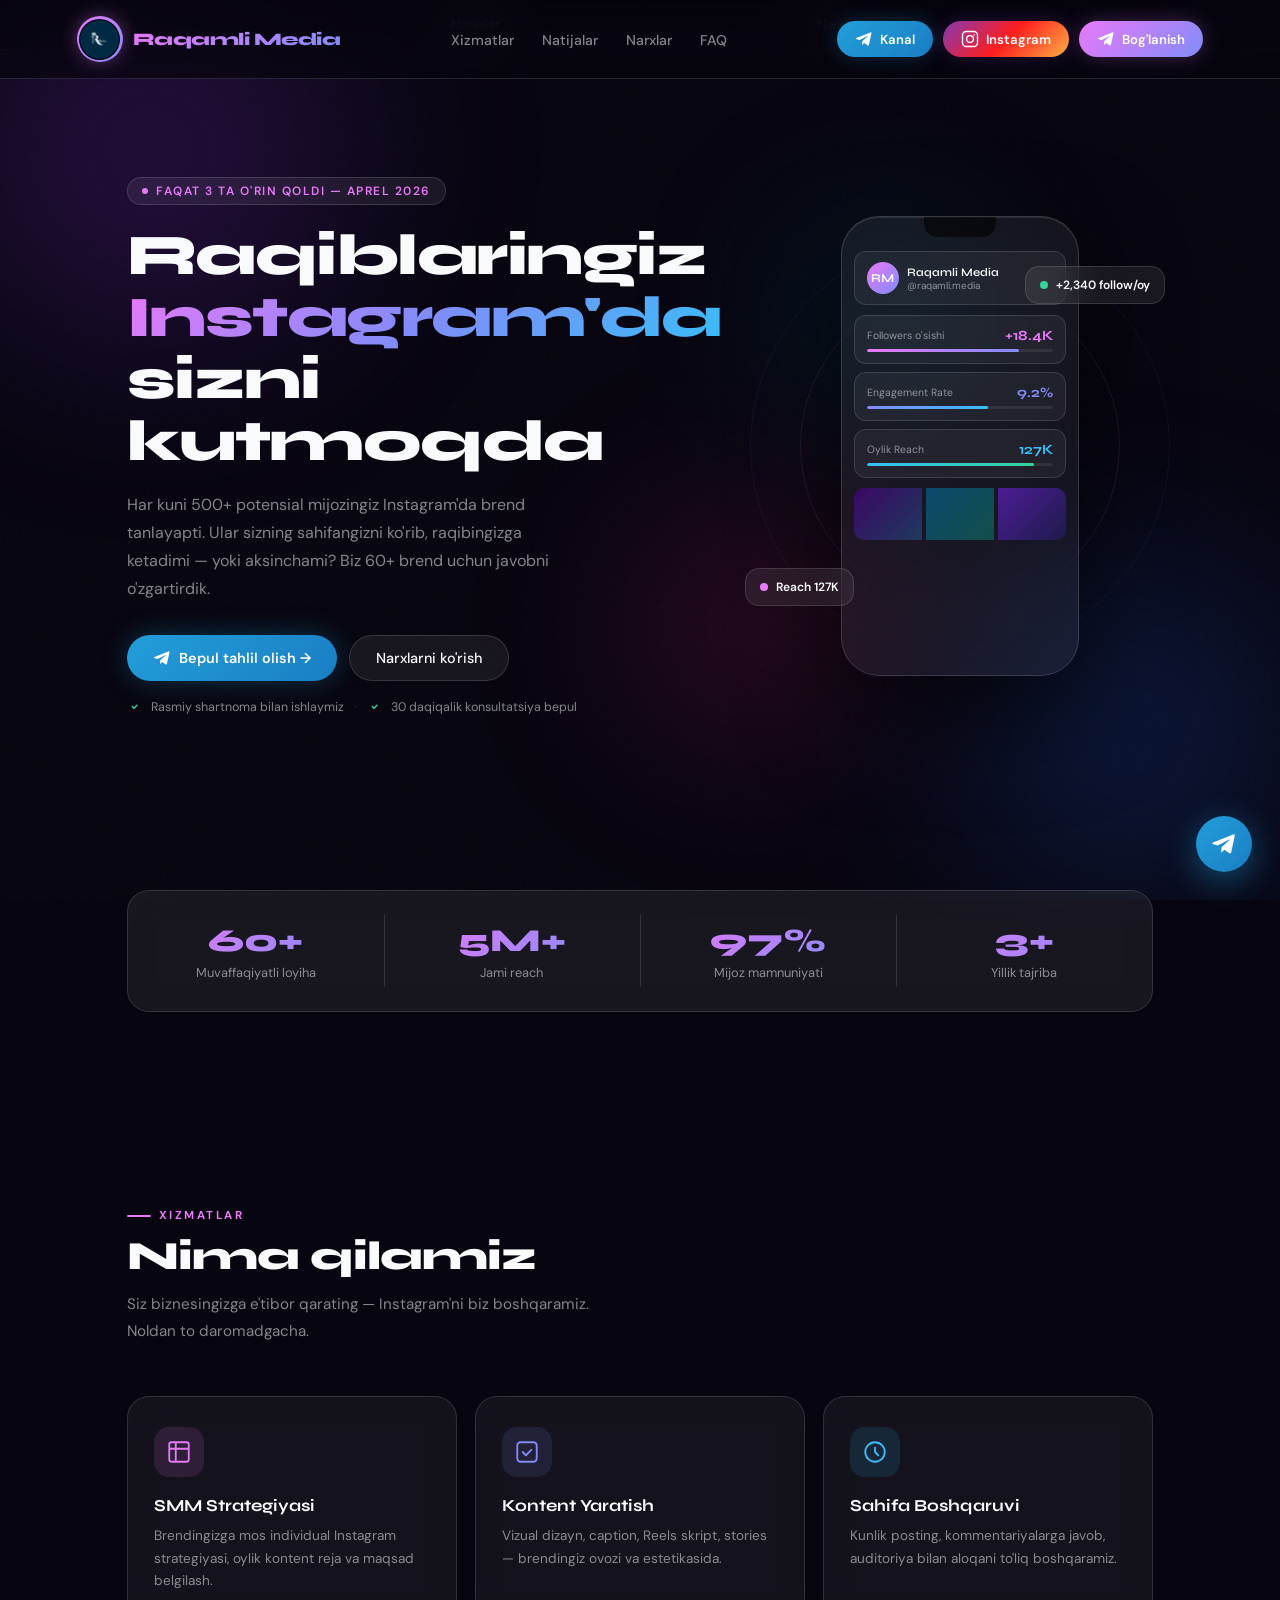
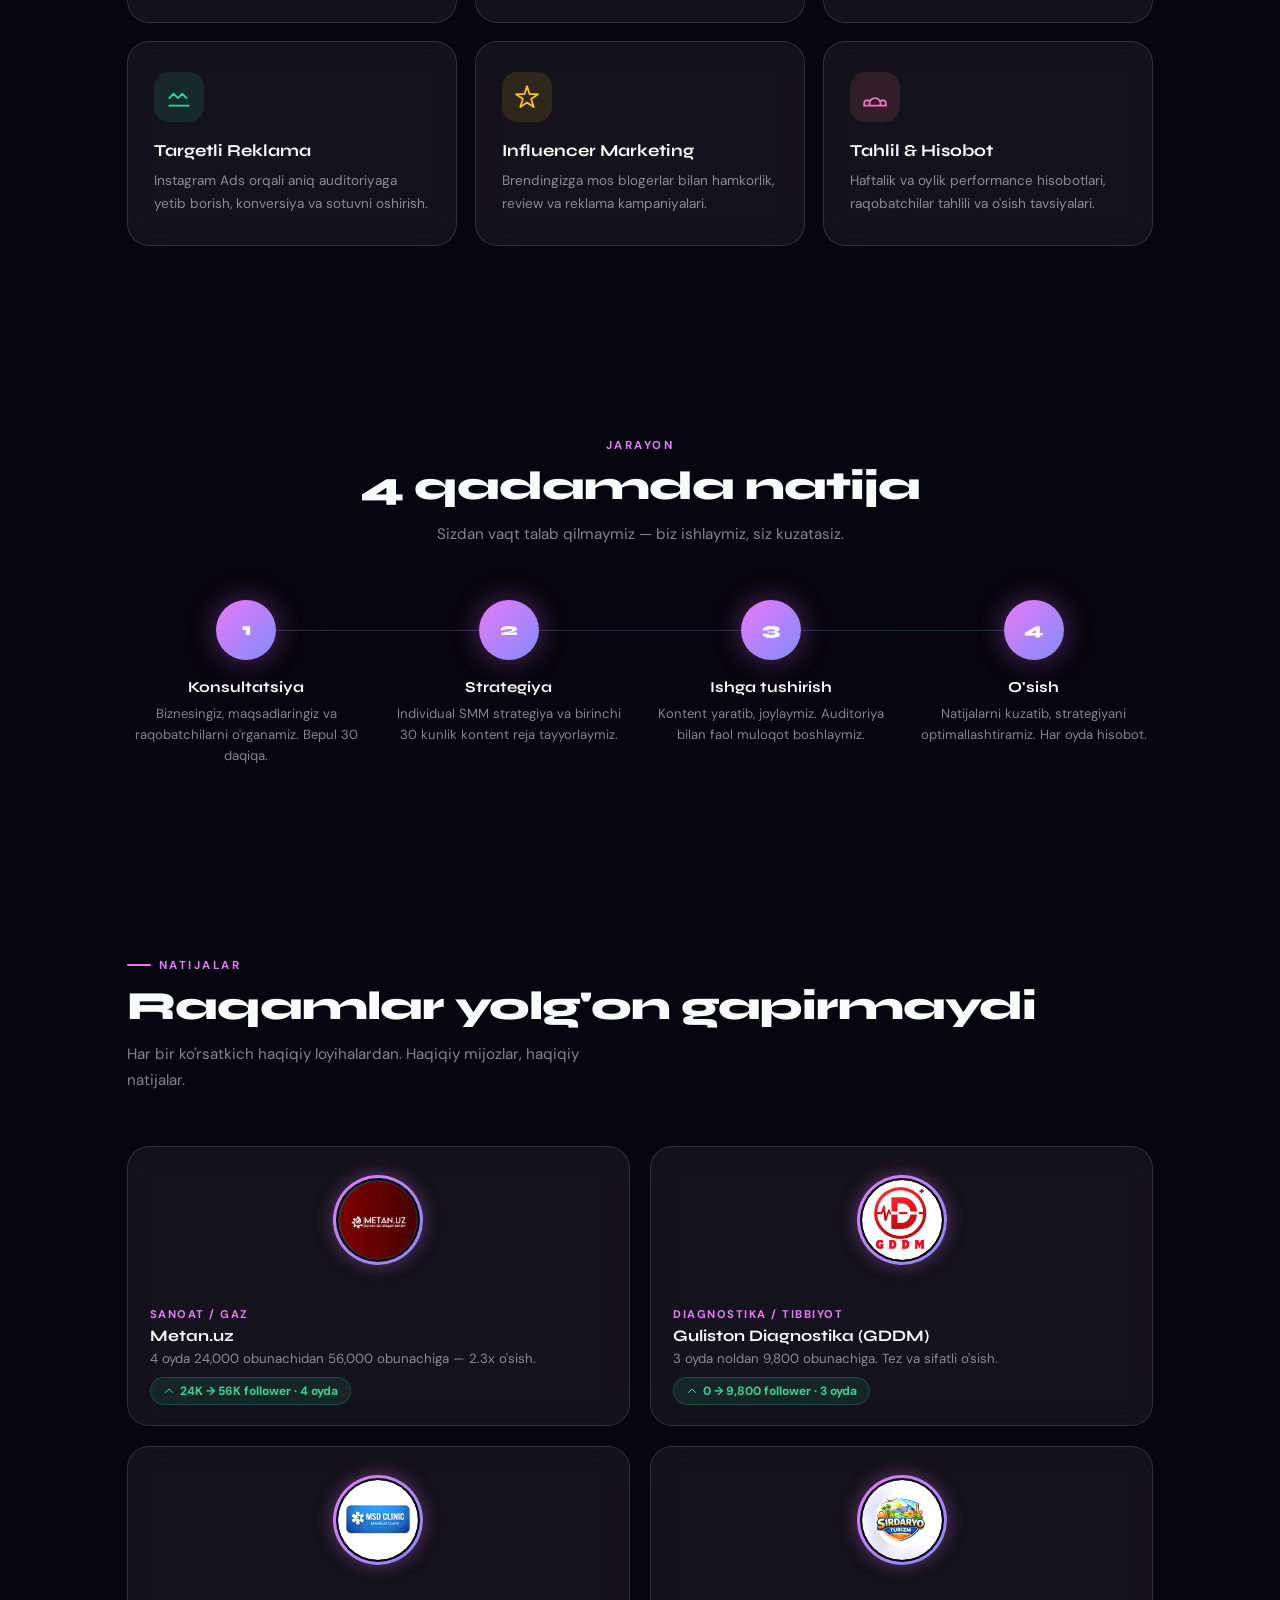
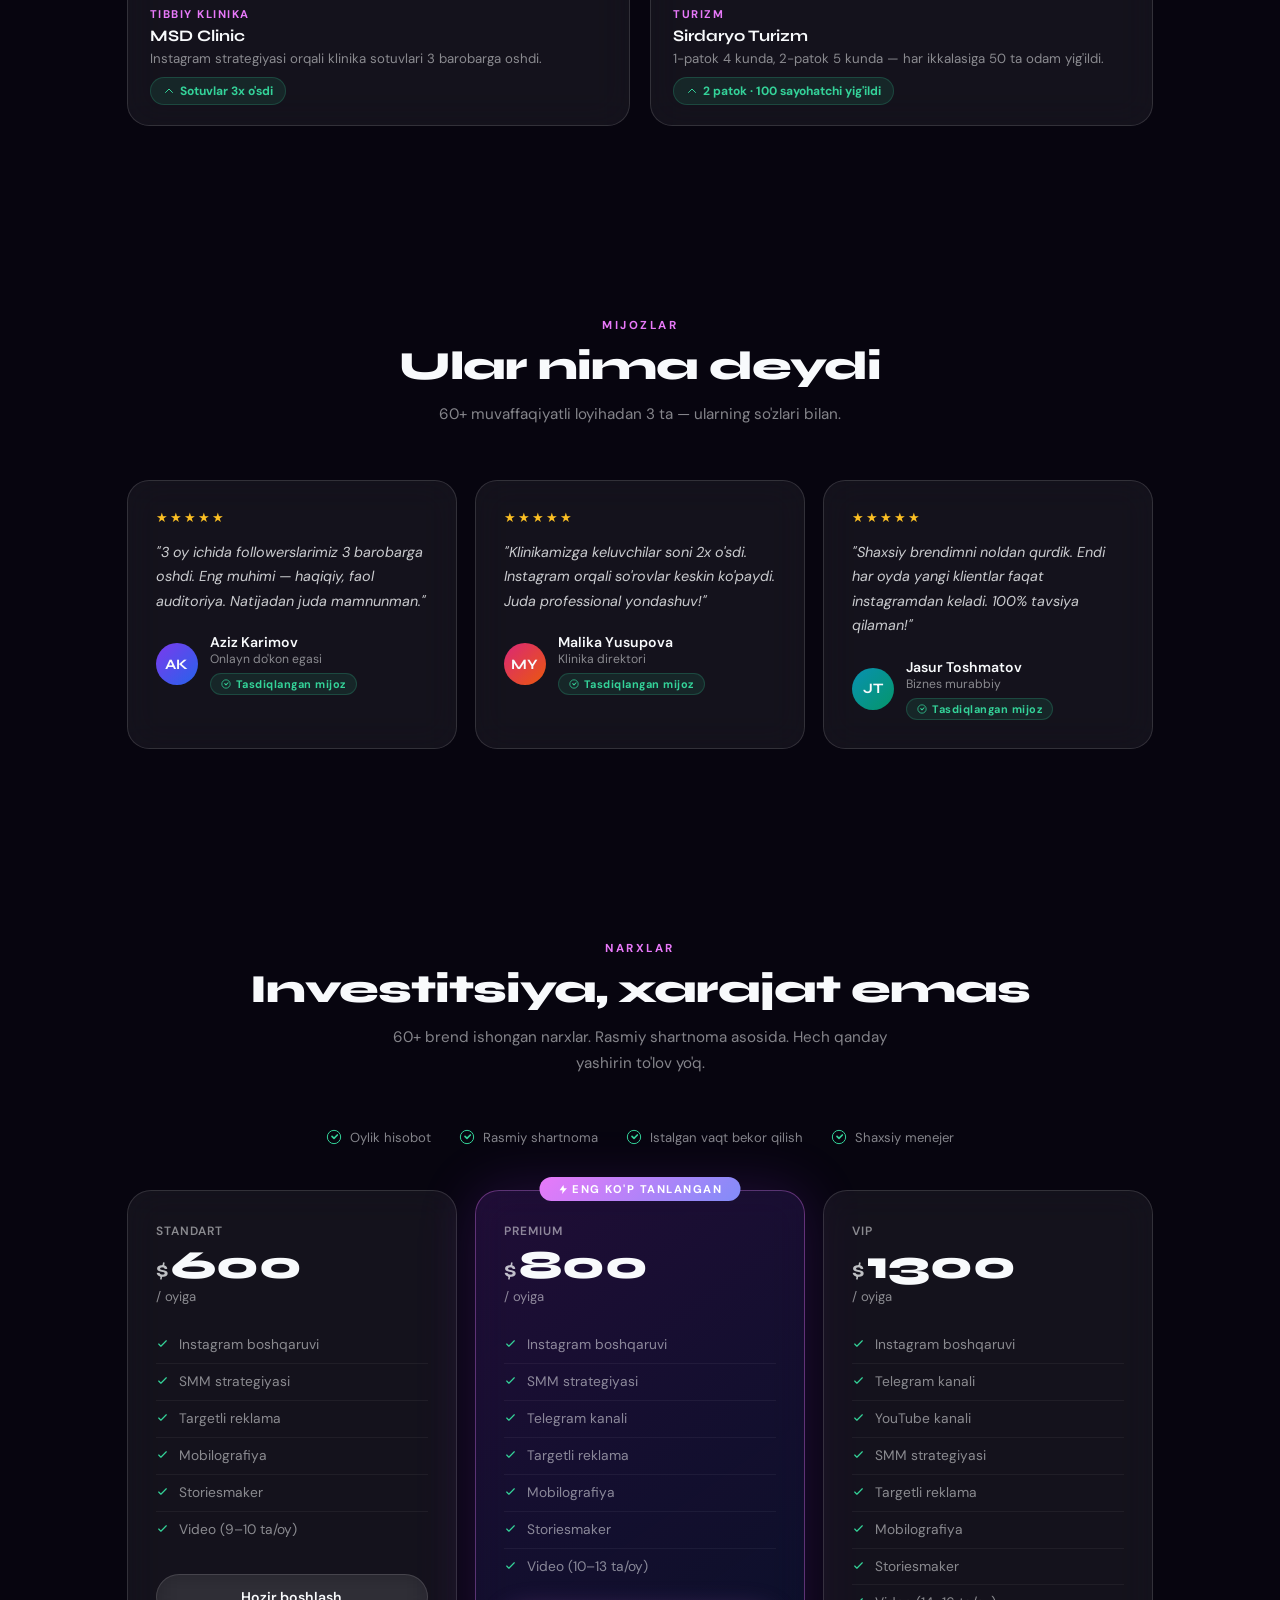
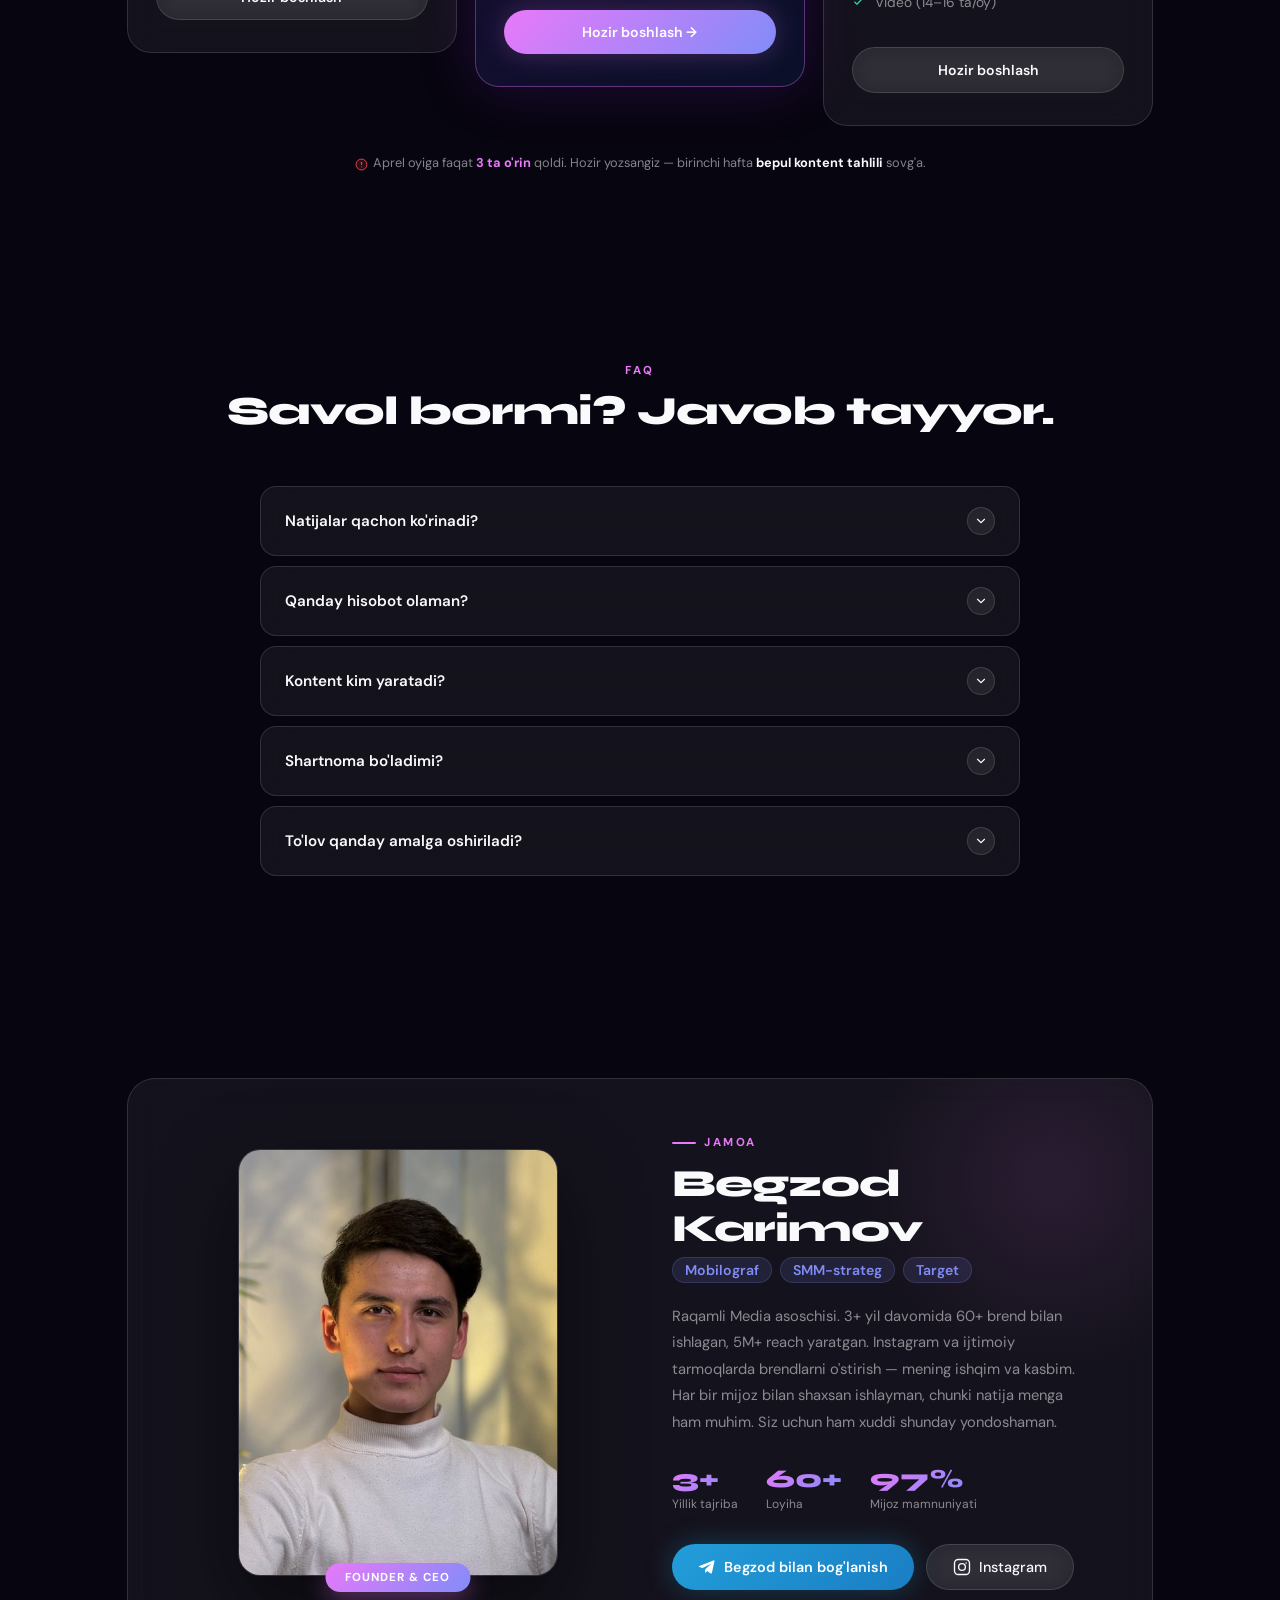
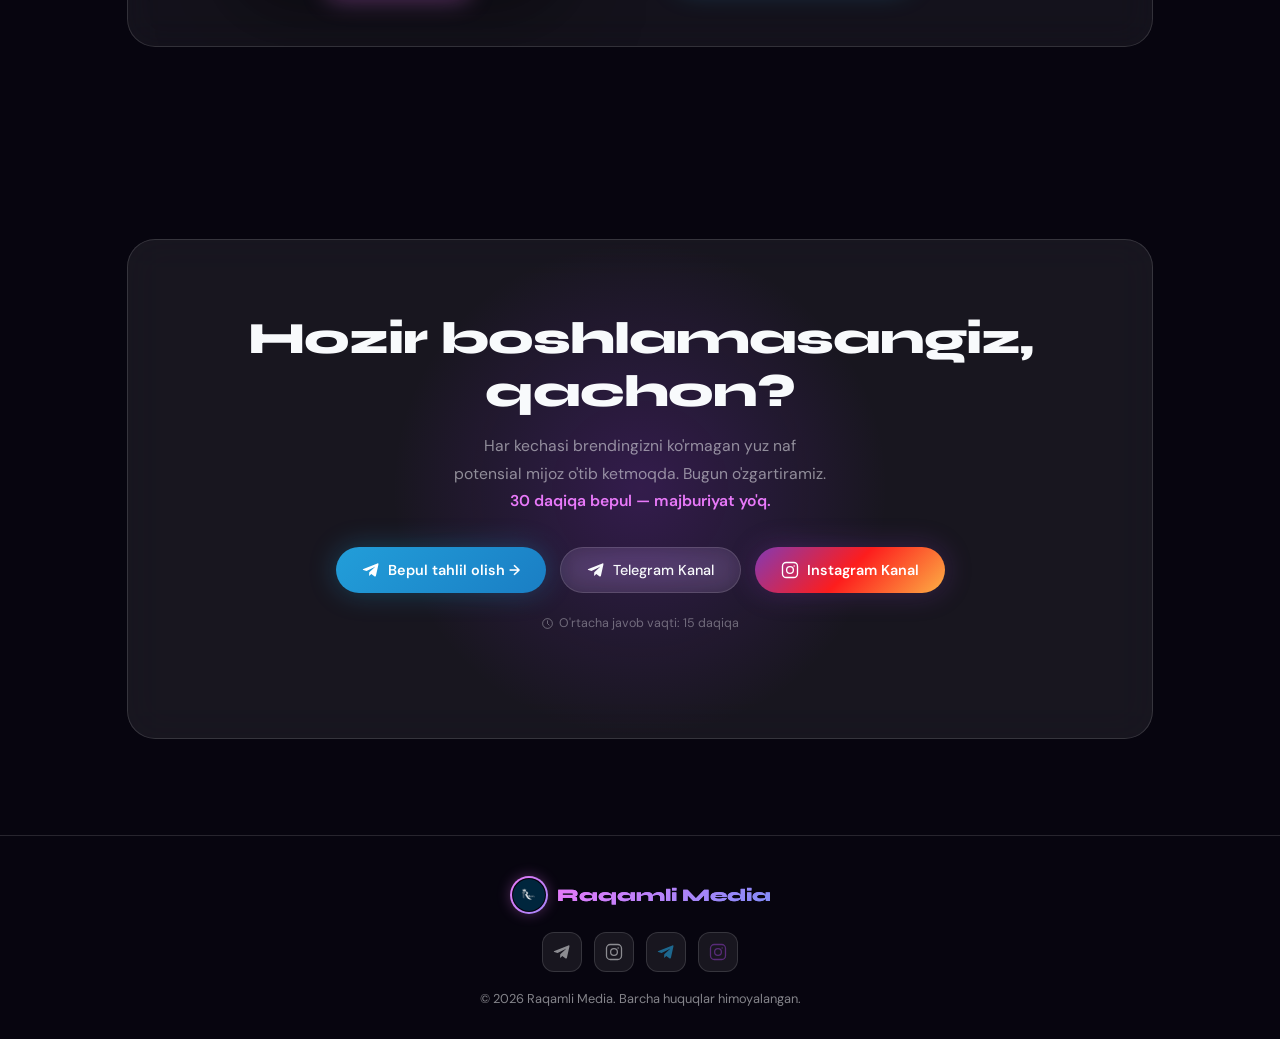
==== commit aac82279: "Add files via upload" ====
--- a/index.html
+++ b/index.html
@@ -1385,7 +1385,7 @@
     <div class="founder-box fi">
       <div class="founder-img-wrap fi fi-d1">
         <img
-          src="[data-uri]"
+          src="[data-uri]"
           alt="Begzod Karimov — Raqamli Media asoschisi"
           class="founder-img"
           onerror="this.style.display='none';this.nextElementSibling.style.display='flex'"
